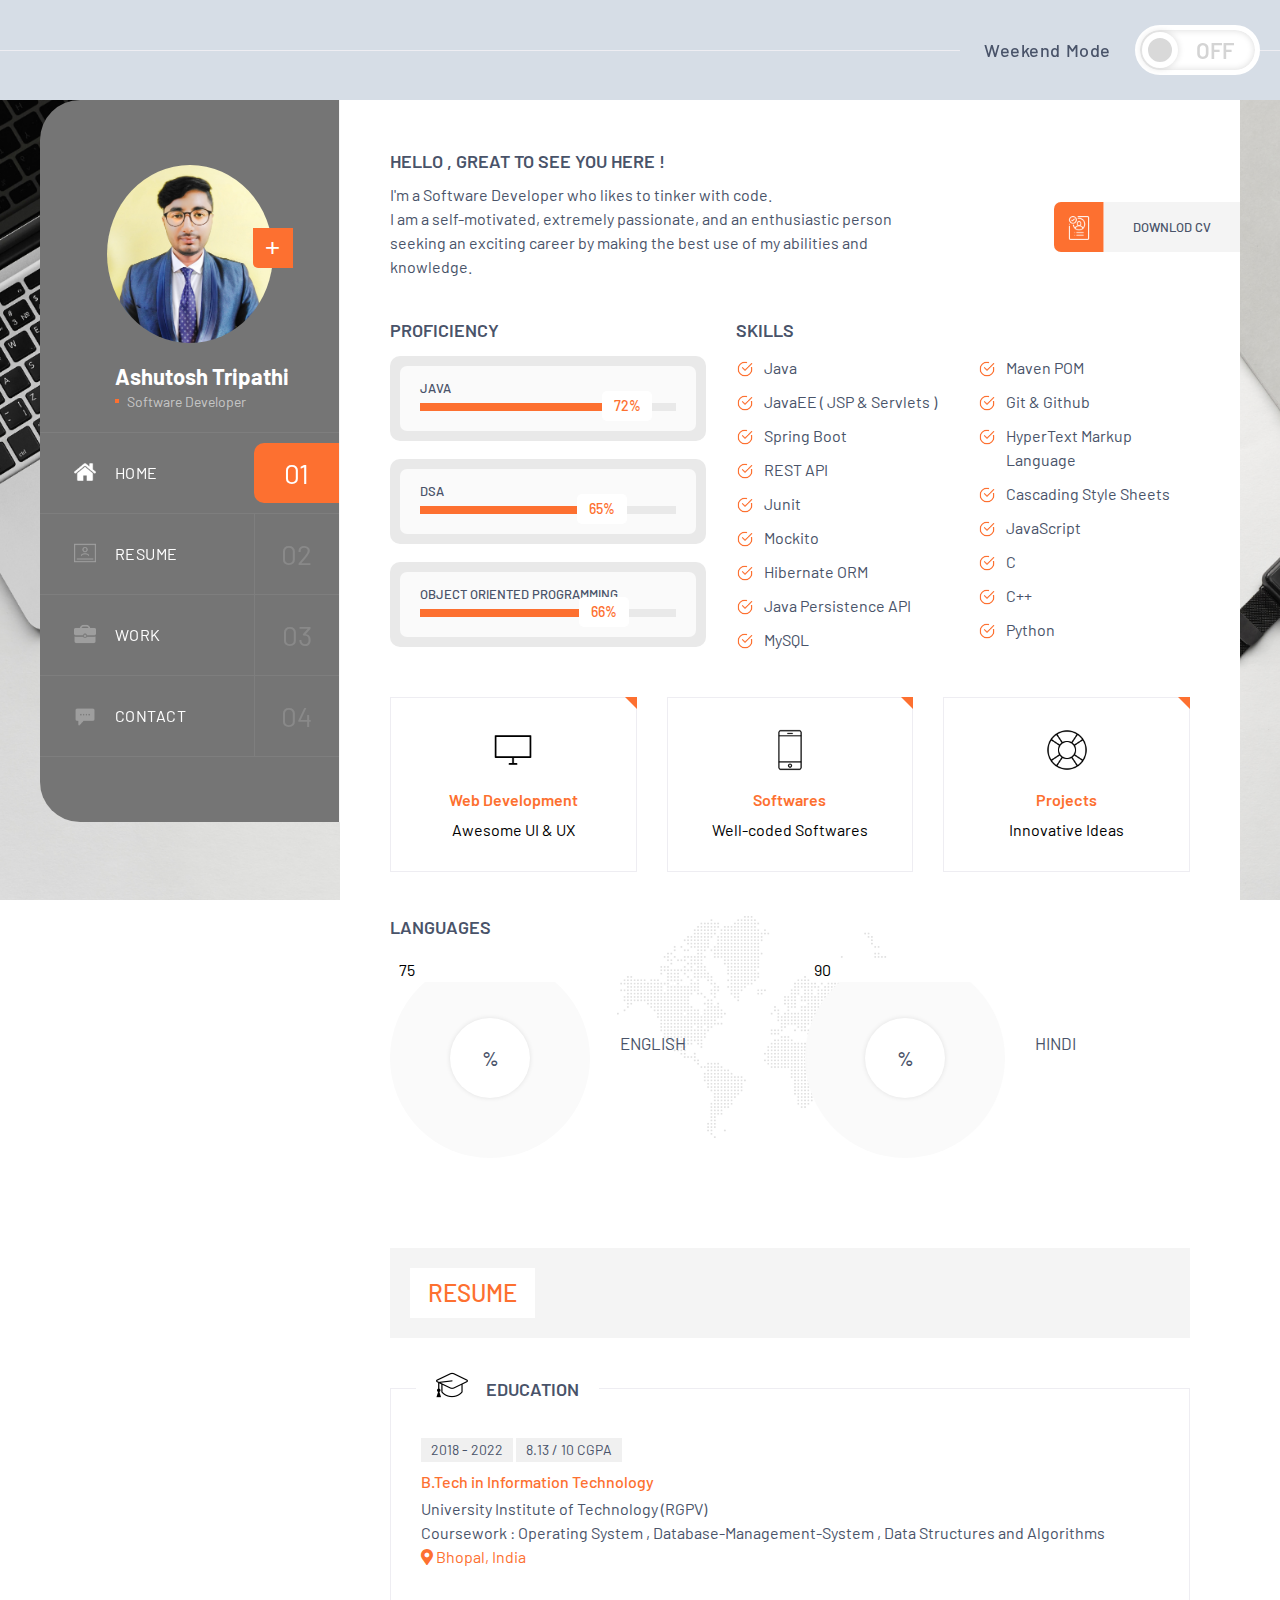
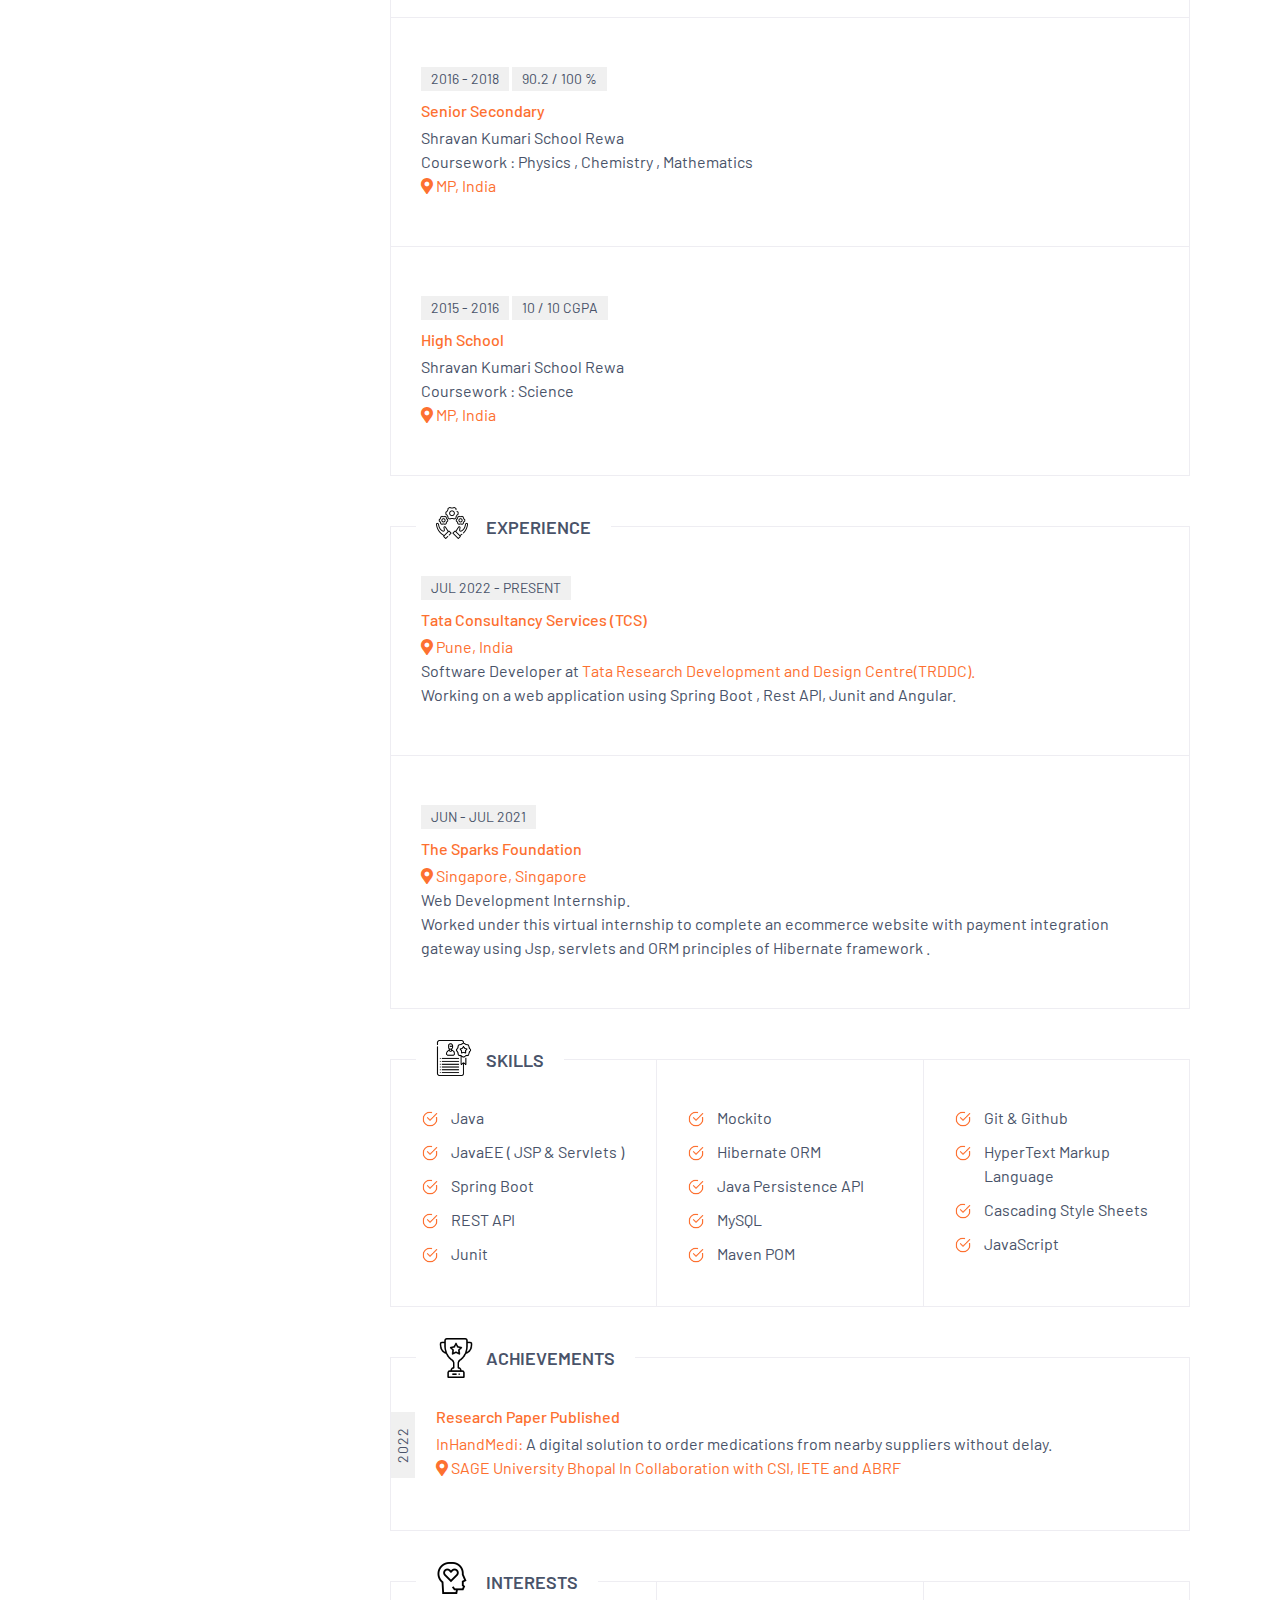
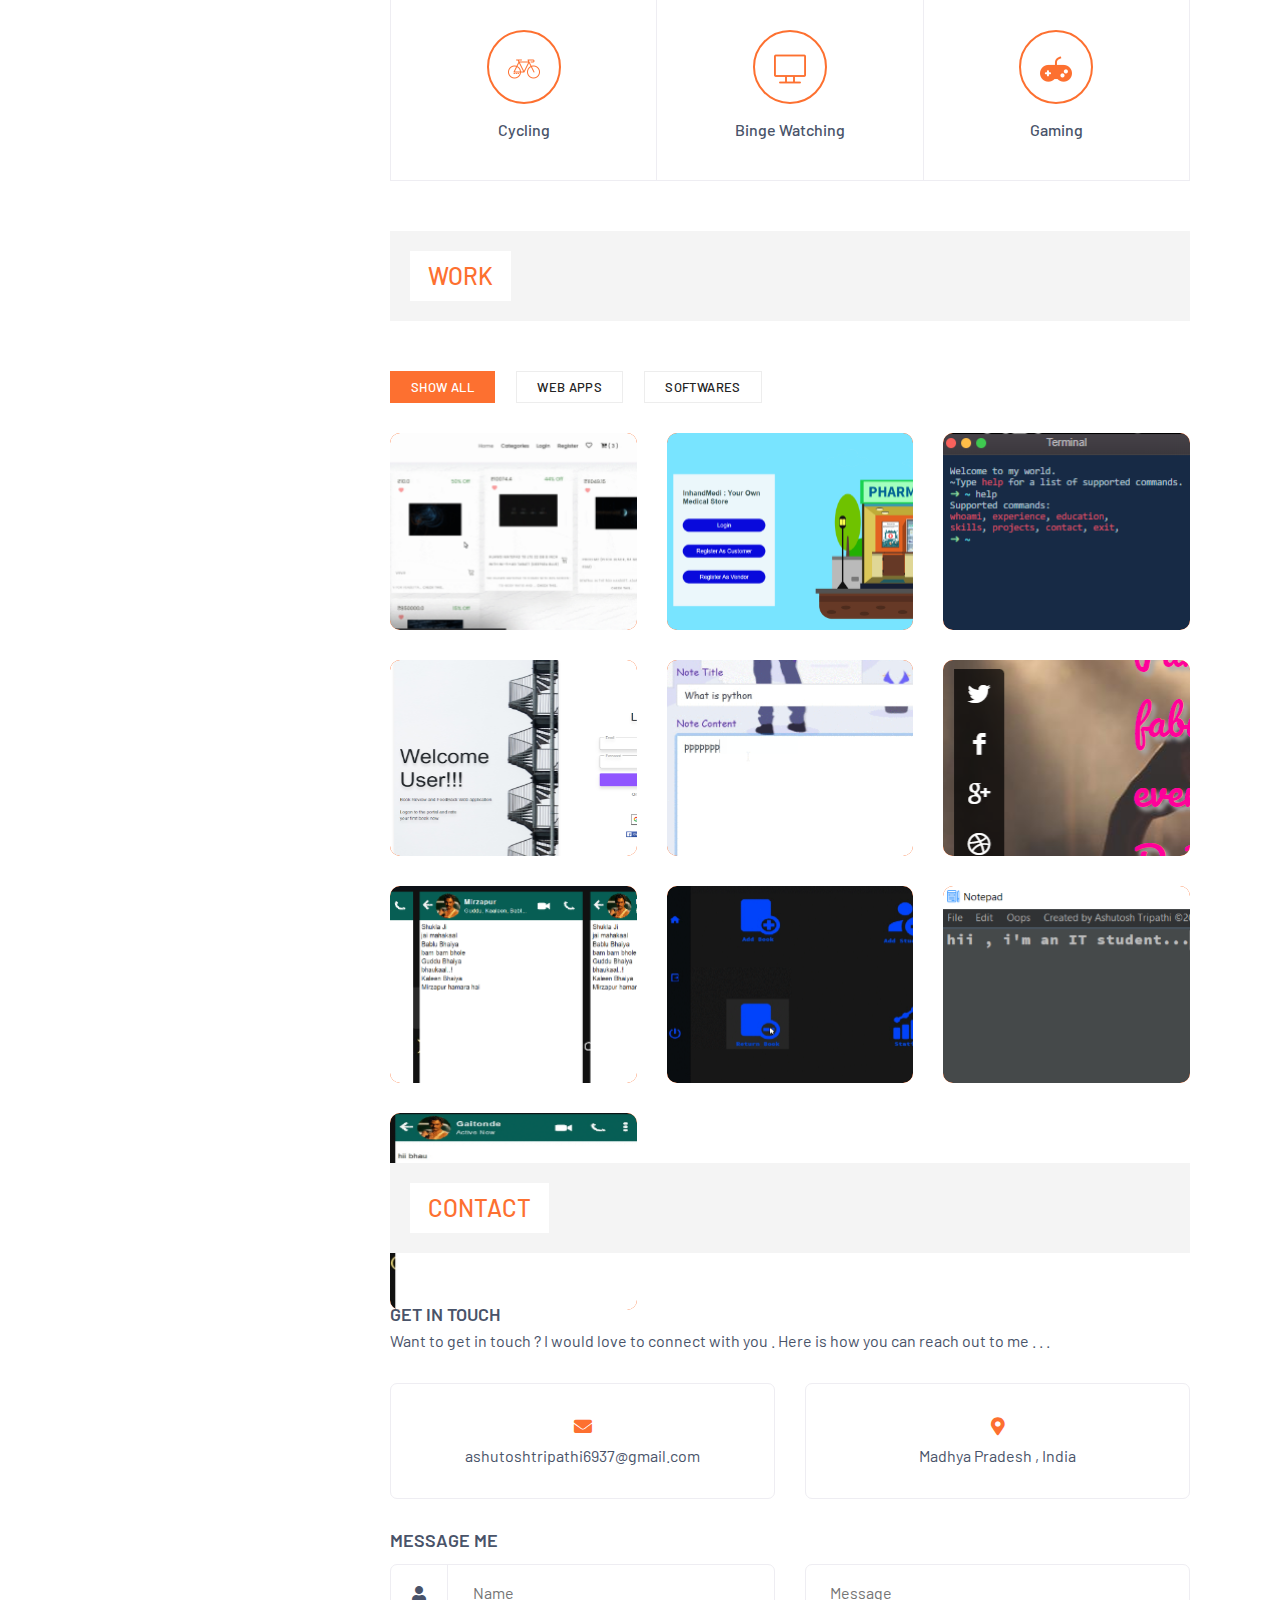
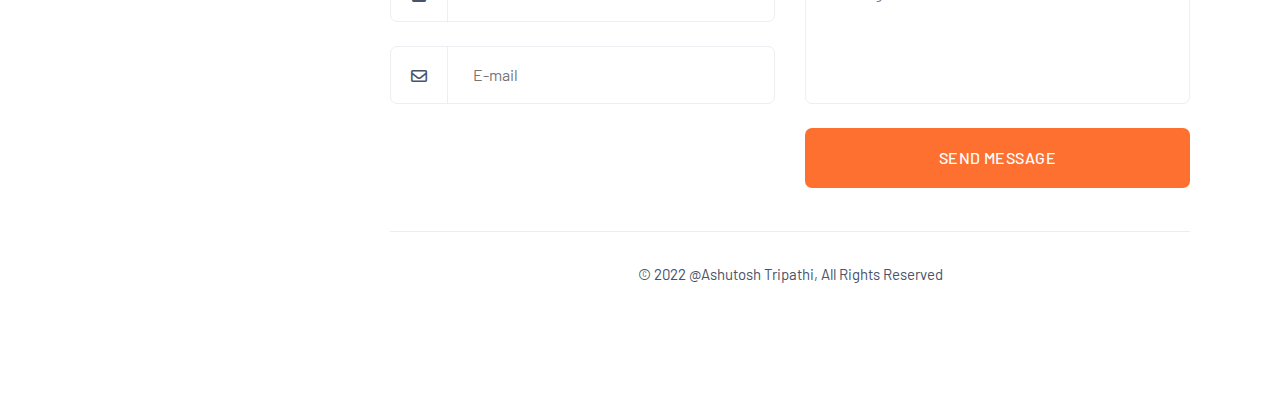
==== index.html @ e8214b89 "first commit" ====
<!DOCTYPE html>
<html lang="en">
<head>
<meta charset="utf-8">
<title>Ashutosh Tripathi - Home</title>
<!-- Stylesheets -->
<link href="css/bootstrap.css" rel="stylesheet">
<link href="css/style.css" rel="stylesheet">
<link rel="shortcut icon" href="images/favicon.png" type="image/x-icon">
<link rel="icon" href="images/favicon.png" type="image/x-icon">
<!-- Responsive -->
<meta http-equiv="X-UA-Compatible" content="IE=edge">
<meta name="viewport" content="width=device-width, initial-scale=1.0, maximum-scale=1.0, user-scalable=0">
<link href="css/responsive.css" rel="stylesheet">










<script type="text/javascript" src="https://cdn.jsdelivr.net/npm/@emailjs/browser@3/dist/email.min.js"></script>
    <script type="text/javascript">
        (function() {
            // https://dashboard.emailjs.com/admin/account
            emailjs.init('l2kX3dOV-G9m85dJX');
        })();
    </script>
 













</head>

<body  class="home-body grey-left-bar">

<div class="body-bg" style="background-image: url(images/background/fff.png);"></div>

<div class="page-wrapper">
  
    <!-- Preloader -->
    <div class="preloader"><div class="icon"></div></div>

    <!-- Site Container-->
    <div class="site-container">

        <div class="mode-switch">
            <div class="switcher clearfix">
                <div class="left-text">Weekend Mode</div>
                <div class="switch-btn"><div class="btn-inner"><div class="circle"></div><div class="txt">OFF</div></div><a href="weekend-mode.html"></a></div>
            </div>
        </div>

        <div class="auto-container">

            <!-- mobile nav starts-->
            <div class="mobile-header">
                <div class="inner">
                    <div class="logo-side">
                        <div class="image-box">
                            <div class="image"><img src="images/resource/img01.jpg" alt=""></div>
                        </div>
                        <div class="info">
                            <div class="name">Ashutosh Tripathi</div>
                            <div class="designation">Software Developer</div>
                        </div>
                    </div>
                    <div class="social-links">
                        <div class="social-btn"><i class="icon">+</i></div>
                        <ul class="links clearfix">
                            <li><a href="#"><span class="fab fa-instagram"></span></a></li>
                            <li><a href="#"><span class="fab fa-github"></a></li>  
                            <li><a href="#"><span class="fab fa-stack-overflow"></span></a></li>
                            <li><a href="#"><span class="fab fa-linkedin"></span></a></li>
                        </ul>
                    </div>
                    <div class="nav-toggler"><img src="images/icons/menu-icon.png" alt=""></div>
                </div>
            </div>

            <!-- mobile navbar ends -->


          <!-- desktop navbar starts -->
            <div class="site-content-container row clearfix"> 
                <!--Left Bar-->
                <div class="left-bar sticky-top col-xl-3 col-lg-4 col-md-12">
                    <div class="left-inner">
                        <div class="nav-toggler"><img src="images/icons/close-icon.png" alt=""></div>
                        <div class="left-upper">
                            <div class="image-box">
                                <div class="image"><img src="images/resource/img01.jpg" alt=""></div>
                                <div class="social-links">
                                    <div class="social-btn"><i class="icon">+</i></div>
                                    <ul class="links clearfix">
                                        <li><a href="#"><span class="fab fa-instagram"></span></a></li>
                            <li><a href="#"><span class="fab fa-github"></a></li>  
                            <li><a href="#"><span class="fab fa-stack-overflow"></span></a></li>
                            <li><a href="#"><span class="fab fa-linkedin"></span></a></li>
                                    </ul>
                                </div>
                            </div>
                            <div class="info">
                                <div class="name">Ashutosh Tripathi</div>
                                <div class="designation"><i class="dot"></i> Software Developer</div>
                            </div>
                        </div>
                        <div class="left-lower">
                            <nav class="main-nav">
                                <ul class="navigation scroll-nav">
                                    
                                    <li class="home current"><a href="#home-section">Home</a></li>
                                    <li class="resume"><a href="#resume-section">Resume</a></li>
                                    <li class="work"><a href="#work-section">Work</a></li>
                                    <li class="stories"><a href="#contact-section">Contact</a></li>
                                    <!-- <li class="contact"><a href="#stories-section">Contact</a></li> -->

                                </ul>
                            </nav>
                        </div>
                    </div>
                </div>
                <!--Right Content   MIAN CONTENT HERE  x    -->
                <div class="right-content col-xl-9 col-lg-8 col-md-12">
                    <div class="right-inner">
                        <div class="content-container">
                            <div class="home-content" id="home-section">






                                <!-- resumeeee link hereeeeeeeeeeeeeeeeeeeeeee -->



                                <!---Download CV-->
                                <div class="download-cv"><a href="https://drive.google.com/file/d/1JnC7TnKZx9wAzeB4SBkFVksIb-DEVnhw/view?usp=sharing" target="_blank" class="theme-btn download-btn"><i class="icon"><img src="images/resource/icons/white/cv-1.png" alt=""></i><span class="txt">Downlod CV</span></a></div>
                                
                                
                                
                                
                                
                                
                                
                                
                                <!--Welcome-->
                                <div class="welcome">
                                    <h4>Hello ,  Great to see you here !</h4>
                                    <div class="text"> I'm a Software Developer who likes to tinker with code.<br> I am a self-motivated, extremely passionate, and an enthusiastic person seeking an exciting 
                                        career by making the best use of my abilities and knowledge.</div>
                                </div>

                                <!--About Me-->
                                <div class="about-me">
                                    <div class="row clearfix">
                                        <!--Skills-->
                                        <div class="skills-column col-xl-5 col-lg-12 col-md-12">
                                            <!-- <h4>Skills</h4> -->
                                            <h4>Proficiency</h4>
                                            <div class="skills">

                                                <div class="skill-block">
                                                    <div class="skill-block-inner">
                                                        <div class="skill-title">Java</div>
                                                        <div class="bar">      <!--data percent will determine the length of the bar-->
                                                            <div class="bar-inner count-bar" data-percent="85%">
                                                                <div class="count-box"><span class="count-text" data-stop="72" data-speed="500">0</span>%</div>
                                                            </div>
                                                        </div>
                                                    </div>
                                                </div>

                                                <div class="skill-block">
                                                    <div class="skill-block-inner">
                                                        <div class="skill-title">DSA</div>
                                                        <div class="bar">  <!--data percent will determine the length of the bar-->
                                                            <div class="bar-inner count-bar" data-percent="75%">
                                                                <div class="count-box"><span class="count-text" data-stop="65" data-speed="500">0</span>%</div>
                                                            </div>
                                                        </div>
                                                    </div>
                                                </div>

                                                <div class="skill-block">
                                                    <div class="skill-block-inner">
                                                        <div class="skill-title">Object Oriented Programming </div>
                                                        <div class="bar">            <!--data percent will determine the length of the bar-->
                                                            <div class="bar-inner count-bar" data-percent="76%">
                                                                <div class="count-box"><span class="count-text" data-stop="66" data-speed="500">0</span>%</div>
                                                            </div>
                                                        </div>
                                                    </div>
                                                </div>

                                            </div>
                                        </div>

                                        <!--Expertise-->
                                        <div class="expertise-column col-xl-7 col-lg-12 col-md-12">
                                            <!-- <h4>Expertise</h4> -->
                                            <h4>Skills</h4>
                                            <div class="expertise">
                                                <!-- ➢ Programming Languages: Java(Proficient), Java EE ,C , C++, Python
                                                ➢ Framework/Libraries/Tools: Hibernate ,Maven
                                                ➢ Databases: MySQL, Oracle
                                                ➢ Version Control system: Git, github
                                                ➢ Frontend: HTML5, CSS3, Bootstrap, JS ,JQuery,Ajax -->
                                                <div class="row clearfix">
                                                    <div class="col-lg-6 col-md-6 col-sm-12">
                                                        <ul>
                                                            <li> Java </li>
                                                            <li> JavaEE ( JSP & Servlets ) </li>
                                                            <li> Spring Boot </li>
                                                            <li> REST API </li>
                                                            <li> Junit</li>
                                                            <li> Mockito </li>
                                                            <li> Hibernate ORM</li>
                                                            <li> Java Persistence API </li>
                                                            <li> MySQL </li>
                                                        </ul>
                                                    </div>
                                                    <div class="col-lg-6 col-md-6 col-sm-12">
                                                        <ul>
                                                            
                                                            <li> Maven POM </li>
                                                            <li> Git & Github </li>
                                                            <li> HyperText Markup Language </li>
                                                            <li> Cascading Style Sheets </li>
                                                            <li> JavaScript </li>
                                                            <li> C </li>
                                                            <li> C++ </li>
                                                            <li> Python </li>
                                                        </ul>
                                                    </div>
                                                </div>

                                            </div>
                                        </div>

                                    </div>

                                    <!--Features-->
                                    <div class="features">
                                        <div class="row clearfix">
                                            <!--Feature Block-->
                                            <div class="feature-block col-xl-4 col-lg-4 col-md-6 col-sm-12">
                                                <a href="https://github.com/stars/ashutosh-here/lists/my-projects"  target="_blank">     <div class="inner-box">
                                                    <div class="icon-box"><span class="icon"><img src="images/resource/icons/lcd-2.png" alt=""></span></div>
                                                    <h5>Web Development</h5>
                                                   <div  onMouseOver="this.style.color='#fd7030'"
                                                   onMouseOut="this.style.color='black'" style="color: black;"class="text">Awesome UI & UX</div>
                                                </div> </a>
                                            </div>
                                            <!--Feature Block-->
                                            <div class="feature-block col-xl-4 col-lg-4 col-md-6 col-sm-12">
                                                <a href="https://github.com/ashutosh-here/Library-management-system"  target="_blank">  <div class="inner-box">
                                                    <div class="icon-box"><span class="icon"><img src="images/resource/icons/mobile-2.png" alt=""></span></div>
                                                    <h5>Softwares</h5>
                                                    <div onMouseOver="this.style.color='#fd7030'"
                                                    onMouseOut="this.style.color='black'" style="color: black;" class="text">Well-coded Softwares </div>
                                                </div> </a>
                                            </div>
                                            <!--Feature Block-->
                                            <div class="feature-block col-xl-4 col-lg-4 col-md-6 col-sm-12">
                                                <a href="https://github.com/ashutosh-here?tab=repositories"  target="_blank">  <div class="inner-box">
                                                    <div class="icon-box"><span class="icon"><img src="images/resource/icons/support-2.png" alt=""></span></div>
                                                    <h5>Projects</h5>
                                                    <div  onMouseOver="this.style.color='#fd7030'"
                                                    onMouseOut="this.style.color='black'" style="color: black;" class="text">Innovative Ideas</div>
                                                </div> </a>
                                            </div>
                                        </div>
                                    </div>

                                    <!--Languages-->
                                    <div class="languages">
                                        <h4>Languages</h4>
                                        <div class="row clearfix">
                                            <!--Language Block-->
                                            <div class="language-block col-lg-6 col-md-6 col-sm-12">
                                                <div class="inner-box">
                                                    <div class="graph-outer">
                                                        <input type="text" class="dial" data-fgColor="#fd7030" data-bgColor="#f5f5f5" data-width="200" data-height="200" data-linecap="normal"  value="75">
                                                        <div class="inner-text count-box"><span class="count-text" data-stop="75" data-speed="500"></span>%</div>
                                                    </div>
                                                    <div class="text">English </div>
                                                    <!-- <div class="text">English <br>Experience</div> -->
                                                </div>
                                            </div>
                                            <!--Language Block-->
                                            <div class="language-block col-lg-6 col-md-6 col-sm-12">
                                                <div class="inner-box">
                                                    <div class="graph-outer">
                                                        <input type="text" class="dial" data-fgColor="#fd7030" data-bgColor="#f5f5f5" data-width="200" data-height="200" data-linecap="normal"  value="90">
                                                        <div class="inner-text count-box"><span class="count-text" data-stop="90" data-speed="500"></span>%</div>
                                                    </div>
                                                    <div class="text">Hindi </div>
                                                    <!-- <div class="text">French <br>Experience</div> -->
                                                </div>
                                            </div>
                                        </div>
                                    </div>
                                </div><!--End About Me--> 

                                <!--Testimonials-->
                               
                                 <!-- REMOVING IT FOR NOW  -->

                                <!-- Testimonials ends -->


                            </div>
                            
                            <!--Resume Section-->

                            <div class="resume-content" id="resume-section">
                                <div class="page-title sec-title"><h1><span>Resume</span></h1></div>
                             

                               

                                <!--Education-->
                                <div class="education">
                                    <div class="main-title">
                                        <span class="icon"><img src="images/resource/icons/education-1.png" alt=""></span>
                                        <span class="txt">Education</span>
                                    </div>
                                    <div class="row clearfix">
                                        <!--Block-->
                                        <div class="edu-block col-lg-12 col-md-12 col-sm-12">
                                            <div class="inner-box">
                                                <div class="date"><span>2018  -  2022 </span> <span>8.13 / 10 CGPA </span></div>
                                                <h5>B.Tech in Information Technology</h5>
                                                <div class="text">University Institute of Technology (RGPV) 
                                                    <div class="text">Coursework : Operating System , Database-Management-System , Data Structures and Algorithms </div>
                                                    </div>
                                                    <div  class="text"><a onMouseOver="this.style.color='#d64a04'"
                                                        onMouseOut="this.style.color='#fd7030'" href="https://bhopal.nic.in/en"  target="_blank">

                                                    <span class="fa fa-map-marker-alt"></span>        <span>Bhopal, India</span></a></div>
                                            </div>
                                        </div>
                                        <!--Block-->
                                        <div class="edu-block col-lg-12 col-md-12 col-sm-12">
                                            <div class="inner-box">
                                                <div class="date"><span>2016  -  2018 </span> <span>90.2 / 100 % </span></div>
                                                <h5>Senior Secondary</h5>
                                                <div class="text">Shravan Kumari School Rewa 
                                                    <div class="text">Coursework : Physics , Chemistry , Mathematics </div>
                                                    </div>
                                                    <div class="text"><a onMouseOver="this.style.color='#d64a04'"
                                                        onMouseOut="this.style.color='#fd7030'" href="https://rewa.nic.in/en/"  target="_blank">
                                                        <span class="fa fa-map-marker-alt"></span>        <span>MP, India</span></a>
                                                    </div>
                                            </div> </div>
                                        <!--Block-->
                                        <div class="edu-block col-lg-12 col-md-12 col-sm-12">
                                            <div class="inner-box">
                                                <div class="date"><span>2015  -  2016 </span> <span>10 / 10 CGPA </span></div>
                                                <h5>High School</h5>
                                                <div class="text">Shravan Kumari School Rewa 
                                                    <div class="text">Coursework : Science </div>
                                                    </div>
                                                    <div class="text"><a onMouseOver="this.style.color='#d64a04'"
                                                        onMouseOut="this.style.color='#fd7030'" href="https://www.mptourism.com/"  target="_blank">
                                                        <span class="fa fa-map-marker-alt"></span>        <span>MP, India</span>
                                                    </a></div>
                                            </div>
                                        </div>
                                      
                                    </div>
                                </div>

                               

                                <!--Experience-->
                                <div class="education experience">
                                    <div class="main-title">
                                        <span class="icon"><img src="images/resource/icons/experience-1.png" alt=""></span>
                                        <span class="txt">Experience</span>
                                    </div>
                                    <div class="row clearfix">
                                        <!--Block-->
                                        <div class="edu-block col-lg-12 col-md-12 col-sm-12">
                                            <div class="inner-box">
                                                <div class="date"><span>Jul 2022  -  Present</span></div>
                                                <a onMouseOver="this.style.color='#d64a04'"
                                                    onMouseOut="this.style.color='#fd7030'" href="https://www.tcs.com/"  target="_blank">
                                                    <h5>Tata Consultancy Services (TCS)</h5></a>


                                                <div class="text"><a onMouseOver="this.style.color='#d64a04'"
                                                    onMouseOut="this.style.color='#fd7030'" href="https://pune.gov.in/"  target="_blank">
                                                    <span class="fa fa-map-marker-alt"></span>        <span>Pune, India</span>
                                                </a></div>


                                                <div class="text">Software Developer at <a onMouseOver="this.style.color='#d64a04'"
                                                    onMouseOut="this.style.color='#fd7030'" href="https://www.linkedin.com/company/tata-research-development-and-design-centre-trddc/about/"  target="_blank"> Tata Research Development and Design Centre(TRDDC).</a></div>
                                                <div class="text">Working on a web application using Spring Boot , Rest API, Junit and Angular.</div>
                                            </div>
                                        </div>
                                        <!--Block-->
                                        <div class="edu-block col-lg-12 col-md-12 col-sm-12">
                                            <div class="inner-box">
                                                <div class="date"><span>Jun  - Jul 2021 </span></div>
                                                <a onMouseOver="this.style.color='#d64a04'"
                                                onMouseOut="this.style.color='#fd7030'" href="https://thesparksfoundationsingapore.org/"  target="_blank">
                                                <h5>The Sparks Foundation</h5></a>


                                                <div class="text"><a onMouseOver="this.style.color='#d64a04'"
                                                    onMouseOut="this.style.color='#fd7030'" href="https://goo.gl/maps/VnkkMvS2a2iPt3WZ6"  target="_blank">
                                                    <span class="fa fa-map-marker-alt"></span>        <span>Singapore, Singapore</span>
                                                </a></div>


                                                <div class="text">Web Development Internship.</div>
                                                <div class="text">Worked under this virtual internship to complete an ecommerce website with payment integration
                                                    gateway using Jsp, servlets and ORM principles of Hibernate framework .</div>

                                                
                                            </div>
                                        </div>
                                     
                                    </div>
                                </div>


                                 <!--Expertise-->
                                 <div class="expertise">
                                    <div class="main-title">
                                        <span class="icon"><img src="images/resource/icons/expertise-1.png" alt=""></span>
                                        <span class="txt">Skills</span>
                                    </div>
                                    <div class="row clearfix">
                                        <!--Block-->
                                        <div class="expertise-block col-xl-4 col-lg-6 col-md-6 col-sm-12">
                                            <div class="inner-box">
                                                <ul>
                                                    <li> Java </li>
                                                    <li> JavaEE ( JSP & Servlets ) </li>
                                                    <li> Spring Boot </li>
                                                    <li> REST API </li>
                                                    <li> Junit</li>
                                                    
                                                    
                                                </ul>
                                            </div>
                                        </div>

                                        <!--Block-->
                                        <div class="expertise-block col-xl-4 col-lg-6 col-md-6 col-sm-12">
                                            <div class="inner-box">
                                                <ul>
                                                    <li> Mockito </li>
                                                    <li> Hibernate ORM</li>
                                                    <li> Java Persistence API </li>
                                                    <li> MySQL </li>
                                                    <li> Maven POM </li>
                                                            
                                                            
                                                </ul>
                                            </div>
                                        </div>

                                        <!--Block-->
                                        <div class="expertise-block col-xl-4 col-lg-6 col-md-6 col-sm-12">
                                            <div class="inner-box">
                                                <ul>
                                                    <li> Git & Github </li>
                                                    <li> HyperText Markup Language </li>
                                                    <li> Cascading Style Sheets </li>
                                                    <li> JavaScript </li>
                                                    <!-- <li> C </li>
                                                    <li> C++ </li> -->
                                                </ul>
                                            </div>
                                        </div>

                                    </div>
                                </div>





                                   <!--Award-->
                                   <div class="awards">
                                    <div class="main-title">
                                        <span class="icon"><img src="images/resource/icons/award-1.png" alt=""></span>
                                        <span class="txt">achievements</span>
                                    </div>
                                    <div class="row clearfix">
                                        <!--Block-->
                                        <div class="award-block col-lg-12 col-md-12 col-sm-12">
                                            <div class="inner-box">
                                                <div class="date"><span>2022</span></div>
                                                <h5>Research Paper Published</h5>
                                                <!-- &nbsp; -->
                                                <!-- <div class="date"><span>Apr 23, 2022 </span></div> -->
                                                <div class="text">
                                                    <a onMouseOver="this.style.color='#d64a04'"
                                                        onMouseOut="this.style.color='#fd7030'" href="https://drive.google.com/file/d/1UUbOSUAVOGiB9HophastleQMwQ4ZZqSe/view"  target="_blank">
                                                    InHandMedi:</a> A digital solution to order medications from nearby suppliers without delay.
                                                    </div>

                                                    <!-- &nbsp; -->
                                                   
                                                    <div class="text"><a onMouseOver="this.style.color='#d64a04'"
                                                        onMouseOut="this.style.color='#fd7030'" href="https://sageuniversity.edu.in/"  target="_blank">
                                                        <span class="fa fa-map-marker-alt"></span>        <span>SAGE University Bhopal In Collaboration with CSI, IETE and ABRF</span>
                                                    </a></div>

                                            </div>
                                        </div>
                                        <!--Block-->
                                        <!-- <div class="award-block col-lg-6 col-md-6 col-sm-12">
                                            <div class="inner-box">
                                                <div class="date"><span>2020</span></div>
                                                <h5>Art of the Week</h5>
                                                <div class="text">Lorem ipsum dolor sit amet, consectetur adipisicing elitsed do eiusmod tempor incididunt ut labore</div>
                                            </div>
                                        </div> -->
                                        
                                    </div>
                                </div>



                                 <!--Interests-->
                                 <div class="interests">
                                    <div class="main-title">
                                        <span class="icon"><img src="images/resource/icons/interest-1.png" alt=""></span>
                                        <span class="txt">Interests</span>
                                    </div>
                                    <div class="row clearfix">
                                    
                                        <!--Block-->
                                        <div class="interest-block col-xl-4 col-lg-6 col-md-6 col-sm-12">
                                            <div class="inner-box">
                                                <div class="icon-box"><span class="icon def-icon"><img src="images/resource/icons/orange/cycle-1.png" alt=""></span><span class="icon hvr-icon"><img src="images/resource/icons/white/cycle-1.png" alt=""></span></div>
                                                <h5>Cycling</h5>
                                            </div>
                                        </div>
                                        <!--Block-->
                                        <div class="interest-block col-xl-4 col-lg-6 col-md-6 col-sm-12">
                                            <div class="inner-box">
                                                <div class="icon-box"><span class="icon def-icon"><img src="images/resource/icons/orange/lcd-1.png" alt=""></span><span class="icon hvr-icon"><img src="images/resource/icons/white/lcd-1.png" alt=""></span></div>
                                                <h5>Binge Watching</h5>
                                            </div>
                                        </div>
                                        <!--Block-->
                                        <div class="interest-block col-xl-4 col-lg-6 col-md-6 col-sm-12">
                                            <div class="inner-box">
                                                <div class="icon-box"><span class="icon def-icon"><img src="images/resource/icons/orange/gaming-1.png" alt=""></span><span class="icon hvr-icon"><img src="images/resource/icons/white/gaming-1.png" alt=""></span></div>
                                                <h5>Gaming</h5>
                                            </div>
                                        </div>
                                    </div>
                                </div>


                            </div>

                            
                            <!--Work Section    ACTUALLY PROJJECTS  SECTION-->
                            
                            <div class="work-content" id="work-section">
                                <div class="page-title sec-title"><h1><span>Work</span></h1></div>
                                <!--Portfolio Section -->
                                <section class="portfolio-section">
                                    <!--MixitUp Galery-->
                                    <div class="mixitup-gallery">
                                        <!--Filter-->
                                        <div class="filters clearfix">
                                            <ul class="filter-tabs filter-btns clearfix">
                                                <li class="active filter" data-role="button" data-filter="all">Show All</li>
                                                <li class="filter" data-role="button" data-filter=".websites">Web Apps</li>
                                                <li class="filter" data-role="button" data-filter=".softwares">Softwares</li>
                                                <!-- <li class="filter" data-role="button" data-filter=".motion">Motion</li>
                                                <li class="filter" data-role="button" data-filter=".websites">Websites</li> -->
                                            </ul>
                                        </div>

                                        <div class="filter-list row clearfix">



                                            <!--Portfolio block     ALL WEBSITES     -->
                                            <div class="portfolio-block mix all websites col-xl-4 col-lg-6 col-md-6 col-sm-12">
                                                <div class="inner-box">
                                                  <div class="image"><img width="246" height="196" src="images/resource/ecommerce.png" alt=""></div>
                                                  <div class="hover-box">
                                                    <div class="hvr-upper clearfix">
                                                        <a href="images/resource/ecommerce.gif" class="lightbox-image theme-btn" data-fancybox="gallery"><span class="fa fa-search-plus "></span></a>
                                                        <a href="https://github.com/ashutosh-here/ECommerce" target="_blank" class="theme-btn view-btn"><span class="fa fa-link"></span></a>
                                                    </div>
                                                    <div class="hvr-lower">
                                                        <div class="title"><a href="https://github.com/ashutosh-here/ECommerce" target="_blank">ECommerce Webapp</a></div>
                                                        <!-- <div class="cat"><a href="#">Print</a></div> -->
                                                    </div>
                                                  </div>
                                              </div>
                                            </div>

                                            <!--Portfolio block     ALL WEBSITES     -->
                                            <div class="portfolio-block mix all websites col-xl-4 col-lg-6 col-md-6 col-sm-12">
                                                <div class="inner-box">
                                                  <div class="image"><img src="images/resource/inhandmedi.png" alt=""></div>
                                                  <div class="hover-box">
                                                    <div class="hvr-upper clearfix">
                                                        <a href="images/resource/inhandmedifull.png" class="lightbox-image theme-btn" data-fancybox="gallery"><span class="fa fa-search-plus "></span></a>
                                                        <a href="https://github.com/ashutosh-here/InHandMedi" target="_blank" class="theme-btn view-btn"><span class="fa fa-link"></span></a>
                                                    </div>
                                                    <div class="hvr-lower">
                                                        <div class="title"><a href="https://github.com/ashutosh-here/InHandMedi" target="_blank">InHandMedi </a></div>
                                                        <!-- <div class="cat"><a href="#">Print</a></div> -->
                                                    </div>
                                                  </div>
                                              </div>
                                            </div>

                                              <!--Portfolio block     ALL WEBSITES     -->
                                              <div class="portfolio-block mix all websites col-xl-4 col-lg-6 col-md-6 col-sm-12">
                                                <div class="inner-box">
                                                  <div class="image"><img src="images/resource/terminal.png" alt=""></div>
                                                  <div class="hover-box">
                                                    <div class="hvr-upper clearfix">
                                                        <a href="images/resource/terminalfull.png" class="lightbox-image theme-btn" data-fancybox="gallery"><span class="fa fa-search-plus "></span></a>
                                                        <a href="https://github.com/ashutosh-here/Terminal-Portfolio" target="_blank" class="theme-btn view-btn"><span class="fa fa-link"></span></a>
                                                    </div>
                                                    <div class="hvr-lower">
                                                        <div class="title"><a href="https://github.com/ashutosh-here/Terminal-Portfolio" target="_blank">Terminal-style Portfolio</a></div>
                                                        <!-- <div class="cat"><a href="#">Print</a></div> -->
                                                    </div>
                                                  </div>
                                              </div>
                                            </div>

                                              <!--Portfolio block     ALL WEBSITES     -->
                                              <div class="portfolio-block mix all websites col-xl-4 col-lg-6 col-md-6 col-sm-12">
                                                <div class="inner-box">
                                                  <div class="image"><img src="images/resource/bookreview.png" alt=""></div>
                                                  <div class="hover-box">
                                                    <div class="hvr-upper clearfix">
                                                        <a href="images/resource/bookreviewFull.png" class="lightbox-image theme-btn" data-fancybox="gallery"><span class="fa fa-search-plus "></span></a>
                                                        <a href="https://github.com/ashutosh-here/Book-Review-webapp" target="_blank" class="theme-btn view-btn"><span class="fa fa-link"></span></a>
                                                    </div>
                                                    <div class="hvr-lower">
                                                        <div class="title"><a href="https://github.com/ashutosh-here/Book-Review-webapp" target="_blank">Book Review Webapp</a></div>
                                                        <!-- <div class="cat"><a href="#">Print</a></div> -->
                                                    </div>
                                                  </div>
                                              </div>
                                            </div>

                                              <!--Portfolio block     ALL WEBSITES     -->
                                              <div class="portfolio-block mix all websites col-xl-4 col-lg-6 col-md-6 col-sm-12">
                                                <div class="inner-box">
                                                  <div class="image"><img src="images/resource/noteTaker.png" alt=""></div>
                                                  <div class="hover-box">
                                                    <div class="hvr-upper clearfix">
                                                        <a href="images/resource/noteTaker.gif" class="lightbox-image theme-btn" data-fancybox="gallery"><span class="fa fa-search-plus "></span></a>
                                                        <a href="https://github.com/ashutosh-here/Note-Taker" target="_blank" class="theme-btn view-btn"><span class="fa fa-link"></span></a>
                                                    </div>
                                                    <div class="hvr-lower">
                                                        <div class="title"><a href="https://github.com/ashutosh-here/Note-Taker" target="_blank">Note-Taker Webapp</a></div>
                                                        <!-- <div class="cat"><a href="#">Print</a></div> -->
                                                    </div>
                                                  </div>
                                              </div>
                                            </div>

                                              <!--Portfolio block     ALL WEBSITES     -->
                                              <div class="portfolio-block mix all websites col-xl-4 col-lg-6 col-md-6 col-sm-12">
                                                <div class="inner-box">
                                                  <div class="image"><img src="images/resource/event.png" alt=""></div>
                                                  <div class="hover-box">
                                                    <div class="hvr-upper clearfix">
                                                        <a href="images/resource/eventFull.png" class="lightbox-image theme-btn" data-fancybox="gallery"><span class="fa fa-search-plus "></span></a>
                                                        <a href="https://github.com/ashutosh-here/Event-management-Webapp" target="_blank" class="theme-btn view-btn"><span class="fa fa-link"></span></a>
                                                    </div>
                                                    <div class="hvr-lower">
                                                        <div class="title"><a href="https://github.com/ashutosh-here/Event-management-Webapp" target="_blank">Event Management Webapp</a></div>
                                                        <!-- <div class="cat"><a href="#">Print</a></div> -->
                                                    </div>
                                                  </div>
                                              </div>
                                            </div>








                                            <!--Portfolio block   ALL SOFTWARES   -->
                                            <div class="portfolio-block mix all softwares col-xl-4 col-lg-6 col-md-6 col-sm-12">
                                                <div class="inner-box">
                                                  <div class="image"><img src="images/resource/grpchatting.png" alt=""></div>
                                                  <div class="hover-box">
                                                    <div class="hvr-upper clearfix">
                                                        <a href="images/resource/grpchattingFull.png" class="lightbox-image theme-btn" data-fancybox="gallery"><span class="fa fa-search-plus "></span></a>
                                                        <a href="https://github.com/ashutosh-here/Group-Chatting-app" target="_blank" class="theme-btn view-btn"><span class="fa fa-link"></span></a>
                                                    </div>
                                                    <div class="hvr-lower">
                                                        <div class="title"><a href="https://github.com/ashutosh-here/Group-Chatting-app" target="_blank">Group Chatting app</a></div>
                                                        <!-- <div class="cat"><a href="#">Print</a></div> -->
                                                    </div>
                                                  </div>
                                              </div>
                                            </div>

                                          <!--Portfolio block   ALL SOFTWARES   -->
                                          <div class="portfolio-block mix all softwares col-xl-4 col-lg-6 col-md-6 col-sm-12">
                                            <div class="inner-box">
                                              <div class="image"><img src="images/resource/library.png" alt=""></div>
                                              <div class="hover-box">
                                                <div class="hvr-upper clearfix">
                                                    <a href="images/resource/libraryFull.png" class="lightbox-image theme-btn" data-fancybox="gallery"><span class="fa fa-search-plus "></span></a>
                                                    <a href="https://github.com/ashutosh-here/Library-management-system" target="_blank" class="theme-btn view-btn"><span class="fa fa-link"></span></a>
                                                </div>
                                                <div class="hvr-lower">
                                                    <div class="title"><a href="https://github.com/ashutosh-here/Library-management-system" target="_blank">Library Management System</a></div>
                                                    <!-- <div class="cat"><a href="#">Print</a></div> -->
                                                </div>
                                              </div>
                                          </div>
                                        </div>

                                        <!--Portfolio block   ALL SOFTWARES   -->
                                        <div class="portfolio-block mix all softwares col-xl-4 col-lg-6 col-md-6 col-sm-12">
                                            <div class="inner-box">
                                              <div class="image"><img src="images/resource/notpad.png" alt=""></div>
                                              <div class="hover-box">
                                                <div class="hvr-upper clearfix">
                                                    <a href="images/resource/notepadFull.png" class="lightbox-image theme-btn" data-fancybox="gallery"><span class="fa fa-search-plus "></span></a>
                                                    <a href="https://github.com/ashutosh-here/myNotepad" target="_blank" class="theme-btn view-btn"><span class="fa fa-link"></span></a>
                                                </div>
                                                <div class="hvr-lower">
                                                    <div class="title"><a href="https://github.com/ashutosh-here/myNotepad" target="_blank">My Notepad</a></div>
                                                    <!-- <div class="cat"><a href="#">Print</a></div> -->
                                                </div>
                                              </div>
                                          </div>
                                        </div>

                                        <!--Portfolio block   ALL SOFTWARES   -->
                                        <div class="portfolio-block mix all softwares col-xl-4 col-lg-6 col-md-6 col-sm-12">
                                            <div class="inner-box">
                                              <div class="image"><img src="images/resource/chatting.png" alt=""></div>
                                              <div class="hover-box">
                                                <div class="hvr-upper clearfix">
                                                    <a href="images/resource/chattingFull.png" class="lightbox-image theme-btn" data-fancybox="gallery"><span class="fa fa-search-plus "></span></a>
                                                    <a href="https://github.com/ashutosh-here/Chatting-app" target="_blank" class="theme-btn view-btn"><span class="fa fa-link"></span></a>
                                                </div>
                                                <div class="hvr-lower">
                                                    <div class="title"><a href="https://github.com/ashutosh-here/Chatting-app" target="_blank">Chatting app</a></div>
                                                    <!-- <div class="cat"><a href="#">Print</a></div> -->
                                                </div>
                                              </div>
                                          </div>
                                        </div>


                                         

                                        </div>
                                    </div>
                                </section>

                            </div>

                            
                            <!--Stories Section starts -->
                            
                           <!-- REMOVED AS OF NOW -->


                                   <!--Stories Section ends -->

                            <!--Contact Section-->
                            
                            <div class="contact-content" id="contact-section">
                                <div class="page-title sec-title"><h1><span>Contact</span></h1></div>
                                <!--Text-->
                                <div class="upper-text">
                                    <h4>Get in touch</h4>
                                    <div class="text">Want to get in touch ?  I would love to connect with you . Here is how you can reach out to me . . .</div>
                                </div>

                                <div class="info-box">
                                    <div class="row clearfix">

                                        <!--Info Block-->
                                        <div class="info-block col-xl-6 col-lg-6 col-md-6 col-sm-12">
                                            <div class="inner-box">
                                                <div class="icon"><span class="fa fa-envelope"></span></div>
                                                <div class="text"><a href="mailto:ashutoshtripathi6937@gmail.com">ashutoshtripathi6937@gmail.com</a></div>
                                            </div>
                                        </div>
                                        <!--Info Block-->
                                        <!-- <div class="info-block col-xl-4 col-lg-6 col-md-6 col-sm-12">
                                            <div class="inner-box">
                                                <div class="icon"><span class="fa fa-linkedin"></span></div>
                                                <div class="text"><a href="tel:+38349123456">+38349 123 456</a></div>
                                            </div>
                                        </div> -->
                                        <!--Info Block-->
                                        <div class="info-block col-xl-6 col-lg-6 col-md-6 col-sm-12">
                                            <div class="inner-box">
                                                <div class="icon"><span class="fa fa-map-marker-alt"></span></div>
                                                <div class="text"><a href="https://goo.gl/maps/Tqr5ccJheGa3D2Bp9">Madhya Pradesh , India </a></div>
                                            </div>
                                        </div>

                                    </div>
                                </div>

                                <!--Form Box-->
                                <div class="form-box">
                                    <h4>Message me</h4>
                                    <div class="contact-form">
                                        <form id="contact-form">
                                            <div class="row clearfix">
                                                <div class="field-group col-lg-6 col-md-6 col-sm-12">
                                                    <div class="form-group">
                                                        <label for="name" class="field-label"><span class="icon fa fa-user"></span></label>
                                                        <input type="text" name="fieldname" id="Uname" value="" placeholder="Name" required>
                                                    </div>
                                                    <div class="form-group">
                                                        <label for="email" class="field-label"><span class="icon far fa-envelope"></span></label>
                                                        <input type="email" name="fieldname" id="email" value="" placeholder="E-mail" required>
                                                    </div>
                                                    <!-- <div class="form-group">
                                                        <label for="website" class="field-label"><span class="icon fa fa-link"></span></label>
                                                        <input type="url" name="fieldname" id="website" value="" placeholder="Website" required>
                                                    </div> -->
                                                </div>
                                                <div class="field-group col-lg-6 col-md-6 col-sm-12">
                                                    <div class="form-group">
                                                        <textarea name="fieldname" id="message" placeholder="Message" required></textarea>
                                                    </div>
                                                    <div class="form-group">
                                                        <button type="submit" class="theme-btn btn-style-one"><span>Send message</span></button>
                                                    </div>
                                                </div>
                                            </div>
                                        </form>
                                    </div>
                                </div>

                            </div>

                        </div>
                    </div>

                    <!--Copyright-->
                    <div class="site-footer">
                        <div class="copyright">&copy; 2022 @Ashutosh Tripathi, All Rights Reserved</div>
                    </div>

                </div>

            </div>

            <!-- desktop navbar ends -->
        </div>
    </div>
    <!--End Site Container -->
    
    
</div>
<!--End pagewrapper-->

<!--Scroll to top-->
<div class="scroll-to-top scroll-to-target" data-target="html"><span class="fas fa-arrow-up"></span></div>



<script type="text/javascript">
    window.onload = function() {
        document.getElementById('contact-form').addEventListener('submit', function(event) {
            event.preventDefault();

         var visitormail=   document.getElementById('email').value;
         var msg=   document.getElementById('message').value;
         var username=   document.getElementById('Uname').value;
            // document.getElementById('email')



            // generate a five digit number for the contact_number variable
            // this.contact_number.value = Math.random() * 100000 | 0;
            // these IDs from the previous steps
           emailjs.send("service_qns44mr","template_gg2s5y6",{
                to_name: "ashutoshtripathi8085@gmail.com",
                from_name: visitormail ,
                message: msg,
                name:username,
                    reply_to: visitormail,
                                                            });
        });
    }
</script>





<script src="js/jquery.js"></script>
<script src="js/popper.min.js"></script>
<script src="js/bootstrap.min.js"></script>
<script src="js/jquery.fancybox.js"></script>
<script src="js/jquery.scrollTo.js"></script>
<script src="js/pagenav.js"></script>
<script src="js/owl.js"></script>
<script src="js/mixitup.js"></script>
<script src="js/knob.js"></script>
<script src="js/wow.js"></script>
<script src="js/appear.js"></script>
<script src="js/custom-script.js"></script>
</body>
</html>
---- css/style.css ----
/* Graham Walker */

@import url('https://fonts.googleapis.com/css2?family=Barlow:ital,wght@0,100;0,200;0,300;0,400;0,500;0,600;0,700;0,800;0,900;1,100;1,200;1,300;1,400;1,500;1,600;1,700;1,800;1,900&display=swap');

/*
	font-family: 'Barlow', sans-serif;

*/

@import url('../css/font-awesome.css');
@import url('../css/simple-line-icons.css');
@import url('../css/animate.css');
@import url('../css/owl.css');
@import url('../css/jquery-ui.css');
@import url('../css/jquery.fancybox.min.css');


/*** 

====================================================================
	Reset
====================================================================

***/

* {
	margin:0px;
	padding:0px;
	border:none;
	outline:none;
}

/*** 

====================================================================
	Global Settings
====================================================================

 ***/

body {
	font-family: 'Barlow', sans-serif;
	font-size:16px;
	color:#495369;
	line-height:1.50em;
	font-weight:400;
	background:#ffffff;
	-webkit-font-smoothing: antialiased;
	-moz-font-smoothing: antialiased;
}

a{
	text-decoration:none;
	cursor:pointer;
	color:#fd7030;
}

a:hover,
a:focus,
a:visited,
a:active,
button:active,
button:focus{
	text-decoration:none;
	outline:none;
}

h1,h2,h3,h4,h5,h6 {
	position:relative;
	font-family: 'Barlow', sans-serif;
	font-weight:600;
	margin:0 0 15px;
	background:none;
	line-height:1.25em;
}

h1{
	font-size: 30px;
}
h2{
	font-size: 24px;
}
h3{
	font-size: 20px;
}
h4{
	font-size: 18px;
}
h5{
	font-size: 16px;
}
h6{
	font-size: 14px;
}

input,button,select,textarea{
	font-family: 'Barlow', sans-serif;
}

textarea{
	overflow:hidden;
	resize: none;	
}

p{
	position:relative;
	margin-bottom:20px;	
}

.text{
	position:relative;
	line-height:1.50em;
	margin-bottom:0px;	
}

.strike-through{
	text-decoration:line-through;	
}

.auto-container{
	position:static;
	max-width:1240px;
	padding:0px 20px;
	margin:0 auto;
}

.page-wrapper{
	position:relative;
	margin:0 auto;
	width:100%;
	min-width:300px;
}

ul,li{
	list-style:none;
	padding:0px;
	margin:0px;	
}

.theme-btn{
	display:inline-block;
	-moz-transition:all 0.3s ease;
	-webkit-transition:all 0.3s ease;
	-ms-transition:all 0.3s ease;
	-o-transition:all 0.3s ease;
	transition:all 0.3s ease;
}

.centered{
	text-align:center;	
}

.btn-style-one{
	position:relative;
	display:inline-block;
	vertical-align: top;
	margin: 0;
	color: #FFFFFF;
	font-weight: 500;
	font-size: 16px;
	padding: 13px 25px;
	line-height: 24px;
	text-align: center;
	text-transform: uppercase;
	background: #fd7030;
	letter-spacing: 0.03em;
	border-radius: 7px;
	overflow: hidden;
	-moz-transition:all 0.3s ease;
	-webkit-transition:all 0.3s ease;
	-ms-transition:all 0.3s ease;
	-o-transition:all 0.3s ease;
	transition:all 0.3s ease;
}

.btn-style-one:hover{
	color: #FFFFFF;
	background: #495369;
}

.btn-style-two{
	position:relative;
	display:inline-block;
	vertical-align: top;
	margin: 0;
	line-height: 24px;
	padding: 9px 35px 11px;
	color: #fd7030;
	font-weight: 500;
	font-size: 18px;
	text-align: center;
	text-transform: capitalize;
	background: #ffffff;
	border-radius: 5px;
	-moz-transition:all 0.3s ease;
	-webkit-transition:all 0.3s ease;
	-ms-transition:all 0.3s ease;
	-o-transition:all 0.3s ease;
	transition:all 0.3s ease;
}

.btn-style-two span{
	position: relative;
	display: block;
	z-index: 1;
}

.btn-style-two:hover{
	color: #ffffff;
	background: #101010;
}

.theme_color{
	color:#fd7030;	
}

.light-font{
	font-weight:300;	
}

.regular-font{
	font-weight:400;	
}

.semibold-font{
	font-weight:600;	
}

.bold-font{
	font-weight:700;	
}

.ex-bold-font{
	font-weight:800;	
}

.heavy-font{
	font-weight:900;
}

.no-bg{
	background:none;	
}

.text-uppercase{
	text-transform:uppercase;	
}

.preloader{ 
	position:fixed; 
	left:0px; 
	top:0px; 
	width:100%; 
	height:100%; 
	z-index:999999; 
	background-color:#ffffff; 
	background-position:center center; 
	background-repeat:no-repeat; 
	background-image:url(../images/icons/preloader.svg);
}

img{
	display:inline-block;
	max-width:100%;
	height:auto;	
}

/*** 

====================================================================
	Scroll To Top style
====================================================================

***/

.scroll-to-top{
	position:fixed;
	bottom:20px;
	right:20px;
	width:44px;
	height:52px;
	color:#ffffff;
	font-size:15px;
	text-transform:uppercase;
	line-height:52px;
	text-align:center;
	z-index:100;
	cursor:pointer;
	border-radius:4px;
	background:#fd7030;
	display:none;
	-webkit-transition:all 300ms ease;
	-ms-transition:all 300ms ease;
	-o-transition:all 300ms ease;
	-moz-transition:all 300ms ease;
	transition:all 300ms ease;		
}

.scroll-to-top:hover{
	background: #495369;
	color:#ffffff;
}

/*** 

====================================================================
	Default Form Style
====================================================================

***/

form{
	position:relative;
}

form .form-group{
	position:relative;
	margin-bottom:20px;
}

form .row .form-group{
	margin-bottom:30px;
}

form .form-group .field-inner{
	position: relative;
	display: block;
}

form input[type="text"],
form input[type="password"],
form input[type="tel"],
form input[type="email"],
form input[type="url"],
form input[type="search"],
form input[type="file"],
form textarea,
form select{
	position:relative;
	display:block;
	width:100%;
	color:#101010;
	line-height:30px;
	padding:13px 24px;
	height:58px;
	font-size:16px;
	font-weight: 400;
	background:#ffffff;
	margin:0px;
	border-radius: 7px;
	border:1px solid #eeedf2;
	-webkit-transition:all 300ms ease;
	-ms-transition:all 300ms ease;
	-o-transition:all 300ms ease;
	-moz-transition:all 300ms ease;
	transition:all 300ms ease;
}

form input[type="file"]{
	cursor: pointer;
	height: 58px;
}

form select{
	-webkit-appearance:none;
	-ms-appearance:none;
	-moz-appearance:none;
	appearance:none;
	cursor: pointer;
	background: #ffffff url(../images/icons/icon-select.png) right center no-repeat;
}

form select option{
	text-indent: 24px;
	cursor: pointer;
}

form input[type="text"]:focus,
form input[type="password"]:focus,
form input[type="tel"]:focus,
form input[type="email"]:focus,
form input[type="search"]:focus,
form input[type="file"]:focus,
form select:focus,
form textarea:focus{
	border-color:#fd7030;
}

form textarea{
	height:140px;
	resize:none;
}

form button,
form input[type="submit"],
form .theme-btn{
	position:relative;
	display:inline-block;
	margin: 0;
}

form button:hover,
form input[type="submit"]:hover,
form .theme-btn:hover{
	
}

form .radio-block{
    position: relative;
    display: inline-block;
	vertical-align: top;
	min-width: 280px;
    margin-right: 10px;
}

form .radio-block input{
    position: absolute;
    left: 0;
    top: 5px;
    padding: 0;
    cursor: pointer;
}

form .radio-block label{
    position: relative;
    display: block;
    padding-left: 20px;
    line-height: 24px;
    font-size: 14px;
    font-weight: 400;
    text-transform: capitalize;
    cursor: pointer;
}

form .check-block{
    position: relative;
    display: inline-block;
	vertical-align: top;
    margin-right: 30px;
}

form .check-block input{
    position: absolute;
    left: 0;
    top: 6px;
    padding: 0;
    cursor: pointer;
}

form .check-block label{
    position: relative;
    display: block;
    padding-left: 20px;
    line-height: 24px;
    font-size: 15px;
    font-weight: 400;
    color: #5b5b5b;
    text-transform: capitalize;
    cursor: pointer;
}

/*** 

====================================================================
	Site Container
====================================================================

***/

.body-bg{
	position: fixed;
	left: 0;
	top: 0;
	width: 100%;
	height: 100%;
	min-height: 100%;
	background-color: #d6dde6;
	background-position: center 100px;
	background-size: cover;
	background-attachment: scroll;
	background-repeat: no-repeat;
}

.weekend-mode .body-bg{
	background-position: center bottom;
}

.site-container{
	position: relative;
	display: block;
	margin: 200px 0;
}

.site-content-container{
	position: relative;
	display: block;
	margin: 0 0;
	margin-left: 300px;
	z-index: 99;
}

.mode-switch{
	position: fixed;
	top: 0px;
	left: -80px;
	width: 100%;
	padding: 0 200px 0 0;
	-ms-transform: rotate(-90deg);
	transform: rotate(-90deg);
	-ms-transform-origin: right top;
    transform-origin: right top;
	z-index: 10;
}

.mode-switch .switcher:before{
	content: '';
	position: absolute;
	right: 100%;
	top: 24.5px;
	border-top: 1px solid #eeedf2;
	width: 1000px;
}

.weekend-mode .mode-switch .switcher:before{
	border-top-color: rgba(255,255,255,0.20);
}

.mode-switch .switcher:after{
	content: '';
	position: absolute;
	left: 100%;
	top: 24.5px;
	border-top: 1px solid #eeedf2;
	width: 200px;
}

.weekend-mode .mode-switch .switcher:after{
	border-top-color: rgba(255,255,255,0.20);
}

.mode-switch .switcher{
	position: relative;
	float: right;
	width: 300px;
	height: 50px;
}

.mode-switch .switcher .left-text{
	position: relative;
	float: left;
	width: 175px;
	color: #495369;
	font-weight: 500;
	font-size: 18px;
	line-height: 30px;
	text-align: center;
	letter-spacing: 0.03em;
	padding: 10px 10px;
}

.weekend-mode .mode-switch .switcher .left-text{
	color: #ffffff;
}

.mode-switch .switcher .switch-btn{
	position: relative;
	float: right;
	width: 125px;
}

.mode-switch .switcher .switch-btn a{
	position: absolute;
	left: 0;
	top: 0;
	width: 100%;
	height: 100%;
	z-index: 1;
}

.mode-switch .switcher .switch-btn .btn-inner{
	position: relative;
	display: block;
	line-height: 30px;
	padding: 5px 0px;
	border: 5px solid #ffffff;
	border-radius: 25px;
	padding-left: 40px;
	background: #ffffff;
	box-shadow: 0 0 7px 0px rgba(0,0,0,0.15) inset;
}

.weekend-mode .mode-switch .switcher .switch-btn .btn-inner{
	border: 5px solid #adacab;
	padding-left: 5px;
	padding-right: 40px;
	background: #fd7030;
}

.mode-switch .switcher .switch-btn .circle{
	position: absolute;
	display: block;
	left: 2px;
	top: 2px;
	width: 36px;
	height: 36px;
	background: #d9d9d9;
	border: 6px solid #ffffff;
	border-radius: 20px;
	box-shadow: 0 0 7px 0px rgba(0,0,0,0.15);
}

.weekend-mode .mode-switch .switcher .switch-btn .circle{
	left: auto;
	right: 2px;
}

.mode-switch .switcher .switch-btn .txt{
	position: relative;
	display: block;
	width: 70px;
	text-align: center;
	right: 0;
	top: 0;
	color: #d4d4d4;
	font-weight: 600;
	font-size: 22px;
	text-transform: uppercase;
	color: #d4d4d4;
}

.weekend-mode .mode-switch .switcher .switch-btn .txt{
	color: #FFFFFF;
}

/*** 

====================================================================
    Mobile Header
====================================================================

***/

.mobile-header{
	position: relative;
	display: none;
}

.mobile-header .inner{
	position: relative;
	display: block;
	max-width: 992px;
	margin: 0 auto;
	background: #fafafa;
	padding: 50px 30px 30px;
    border-radius: 20px 20px 0 0;
	text-align: center;
}

.grey-left-bar .mobile-header .inner{
	background: #757575;
}

.mobile-header .inner .image-box{
	position: relative;
	max-width: 166px;
	margin: 0 auto 20px;
}

.mobile-header .inner .image{
	position: relative;
	display: block;
	border-radius: 50%;
	margin-bottom: 20px;
}

.mobile-header .inner .image img{
	position: relative;
	display: block;
	width: 100%;
	border-radius: 50%;
}

.mobile-header .inner .info{
	position: relative;
}

.mobile-header .inner .info .name{
	position: relative;
	color: #495369;
	font-size: 22px;
	font-weight: 700;
	text-transform: capitalize;
	line-height: 1.25em;
}

.grey-left-bar .mobile-header .inner .info .name{
	color: rgba(255,255,255,1);
}

.mobile-header .inner .info .designation{
	position: relative;
	color: #495369;
	font-size: 14px;
	font-weight: 400;
	text-transform: capitalize;
	line-height: 1.50em;
}

.grey-left-bar .mobile-header .inner .info .designation{
	color: rgba(255,255,255,0.60);
}

.left-bar .mobile-header .inner .info .designation .dot{
	position: relative;
	top: -2px;
	display: inline-block;
	vertical-align: middle;
	width: 4px;
	height: 4px;
	background: #fd7030;
	margin-right: 5px;
}

.mobile-header .social-links{
	position: absolute;
	left: 20px;
	top: 20px;
	z-index: 10;
}

.mobile-header .social-links .social-btn{
	position: relative;
	width: 40px;
	height: 40px;
	line-height: 39px;
	text-align: center;
	background: #fd7030;
	cursor: pointer;
	border-radius: 5px 5px 0 0;
}

.mobile-header .social-links .social-btn .icon{
	position: relative;
	display: block;
	top: -2px;
	font-size: 30px;
	color: #ffffff;
	font-style: normal;
}

.mobile-header .social-links .links{
	position: absolute;
	left: 0px;
	top: 40px;
	height: auto;
	border: 3px solid #fd7030;
	border-top: 0;
	background: #ffffff;
	border-radius: 0 0 5px 5px;
	opacity: 0;
	visibility: hidden;
	-moz-transition:all 0.3s ease;
	-webkit-transition:all 0.3s ease;
	-ms-transition:all 0.3s ease;
	-o-transition:all 0.3s ease;
	transition:all 0.3s ease;
}

.mobile-header .social-links:hover .links{
	opacity: 1;
	visibility: visible;
}

.mobile-header .social-links .links li{
	position: relative;
	border-bottom: 1px solid #eeedf2;
}

.mobile-header .social-links .links li:last-child{
	border: none;
}

.mobile-header .social-links .links li a{
	position: relative;
	display: block;
	width: 34px;
	height: 34px;
	line-height: 34px;
	text-align: center;
	color: #4b556b;
	-moz-transition:all 0.3s ease;
	-webkit-transition:all 0.3s ease;
	-ms-transition:all 0.3s ease;
	-o-transition:all 0.3s ease;
	transition:all 0.3s ease;
}

.mobile-header .social-links .links li a:hover{
	color: #fd7030;
}

.mobile-header .nav-toggler{
	position: absolute;
	right: 25px;
	top: 30px;
	text-align: center;
	cursor: pointer;
	border-radius: 5px;
	z-index: 10;
}

.mobile-header .nav-toggler img{
	position: relative;
	max-height: 24px;
}

/*** 

====================================================================
    Left Bar
====================================================================

***/

.site-container .left-bar{
	float: left;
	padding: 0 0;
	margin-left: -300px;
	width: 300px;
	-ms-flex: 0 0 300px;
	flex: 0 0 300px;
	max-width: 300px;
	border-right: 1px solid #f6f6f6;
}

.left-bar .left-inner{
	position: relative;
	display: block;
	min-height: 300px;
	background: #fafafa;
	border-radius: 40px 0 0 40px;
}

.grey-left-bar .left-bar .left-inner{
	background: #757575;
}

.left-bar .left-inner .nav-toggler{
	position: absolute;
	right: 30px;
	top: 30px;
	cursor: pointer;
	display: none;
	z-index: 10;
}

.left-bar .left-inner .nav-toggler img{
	height: 20px;
}

.grey-left-bar .left-bar .left-inner .nav-toggler img{
	-webkit-filter:  invert(100%);
}

.left-bar .left-upper{
	position: relative;
	display: block;
	padding: 65px 20px 20px;
}

.left-bar .left-upper .image-box{
	position: relative;
	max-width: 166px;
	margin: 0 auto 20px;
}

.left-bar .left-upper .image{
	position: relative;
	display: block;
	border-radius: 50%;
	margin-bottom: 20px;
}

.left-bar .left-upper .image img{
	position: relative;
	display: block;
	width: 100%;
	border-radius: 50%;
}

.left-bar .left-upper .social-links{
	position: absolute;
	right: -20px;
	top: 63px;
	z-index: 5;
	padding-top:0px !important;
}

.left-bar .social-links .social-btn{
	position: relative;
	width: 40px;
	height: 40px;
	line-height: 39px;
	text-align: center;
	background: #fd7030;
	cursor: pointer;
	border-radius: 0 0 0 5px;
}

.left-bar .social-links .social-btn .icon{
	position: relative;
	display: block;
	top: -2px;
	font-size: 30px;
	color: #ffffff;
	font-style: normal;
}

.left-bar .social-links .links{
	position: absolute;
	left: 40px;
	top: 0;
	width: 143px;
	height: 40px;
	border: 3px solid #fd7030;
	border-left: 0;
	background: #ffffff;
	border-radius: 0 5px 0 0;
	opacity: 0;
	visibility: hidden;
	-moz-transition:all 0.3s ease;
	-webkit-transition:all 0.3s ease;
	-ms-transition:all 0.3s ease;
	-o-transition:all 0.3s ease;
	transition:all 0.3s ease;
}

.left-bar .social-links:hover .links{
	opacity: 1;
	visibility: visible;
}

.left-bar .social-links .links li{
	position: relative;
	float: left;
	border-right: 1px solid #eeedf2;
}

.left-bar .social-links .links li:last-child{
	border: none;
}

.left-bar .social-links .links li a{
	position: relative;
	display: block;
	width: 34px;
	height: 34px;
	line-height: 34px;
	text-align: center;
	color: #4b556b;
	-moz-transition:all 0.3s ease;
	-webkit-transition:all 0.3s ease;
	-ms-transition:all 0.3s ease;
	-o-transition:all 0.3s ease;
	transition:all 0.3s ease;
}

.left-bar .social-links .links li a:hover{
	color: #fd7030;
}

.left-bar .left-upper .info{
	position: relative;
	padding-left: 55px;
}

.left-bar .left-upper .info .name{
	position: relative;
	color: #495369;
	font-size: 22px;
	font-weight: 700;
	text-transform: capitalize;
	line-height: 1.25em;
}

.grey-left-bar .left-bar .left-upper .info .name{
	color: rgba(255,255,255,1);
}

.left-bar .left-upper .info .designation{
	position: relative;
	color: #495369;
	font-size: 14px;
	font-weight: 400;
	text-transform: capitalize;
	line-height: 1.50em;
}

.grey-left-bar .left-bar .left-upper .info .designation{
	color: rgba(255,255,255,0.60);
}

.left-bar .left-upper .info .designation .dot{
	position: relative;
	top: -2px;
	display: inline-block;
	vertical-align: middle;
	width: 4px;
	height: 4px;
	background: #fd7030;
	margin-right: 5px;
}

.left-bar .left-lower{
	position: relative;
	display: block;
	padding-bottom: 65px;
}

.left-bar .main-nav{
	position: relative;
}

.main-nav .navigation{
	position: relative;
	border-top: 1px solid rgba(0,0,0,0.05);
}

.grey-left-bar .main-nav .navigation{
	border-top-color: rgba(255,255,255,0.07);
}

.main-nav .navigation li{
	position: relative;
	border-bottom: 1px solid rgba(0,0,0,0.05);
}

.grey-left-bar .main-nav .navigation li{
	border-bottom-color: rgba(255,255,255,0.07);
}

.main-nav .navigation li a{
	position: relative;
	display: block;
	line-height: 30px;
	color: #828385;
	font-size: 16px;
	text-transform: uppercase;
	letter-spacing: 0.03em;
	padding: 25px 90px 25px 75px;
}

.grey-left-bar .main-nav .navigation li a{
	color: rgba(255,255,255,1);
}

.main-nav .navigation li a:before{
	content: '';
	position: absolute;
	left: 30px;
	top: 24px;
	width: 30px;
	height: 30px;
	line-height: 30px;
	background: url('../images/resource/icons/home.png') center center no-repeat;
	background-size: auto 22px;
	opacity: 0.30;
	-moz-transition:all 0.3s ease;
	-webkit-transition:all 0.3s ease;
	-ms-transition:all 0.3s ease;
	-o-transition:all 0.3s ease;
	transition:all 0.3s ease;
}

.grey-left-bar .main-nav .navigation li a:before{
	background-image: url('../images/resource/icons/white/home.png');
}

.main-nav .navigation li.home a:before{
	background-image: url('../images/resource/icons/home.png');
	background-size: auto 22px;
}

.grey-left-bar .main-nav .navigation li.home a:before{
	background-image: url('../images/resource/icons/white/home.png');
	background-size: auto 22px;
}

.main-nav .navigation li.resume a:before{
	background-image: url('../images/resource/icons/cv-5.png');
	background-size: auto 22px;
}

.grey-left-bar .main-nav .navigation li.resume a:before{
	background-image: url('../images/resource/icons/white/cv-5.png');
	background-size: auto 22px;
}

.main-nav .navigation li.work a:before{
	background-image: url('../images/resource/icons/work-2.png');
	background-size: auto 22px;
}

.grey-left-bar .main-nav .navigation li.work a:before{
	background-image: url('../images/resource/icons/white/work-2.png');
	background-size: auto 22px;
}

.main-nav .navigation li.stories a:before{
	background-image: url('../images/resource/icons/comment-1.png');
	background-size: auto 22px;
	top: 26px;
}

.grey-left-bar .main-nav .navigation li.stories a:before{
	background-image: url('../images/resource/icons/white/comment-1.png');
	background-size: auto 22px;
	top: 26px;
}

.main-nav .navigation li.contact a:before{
	background-image: url('../images/resource/icons/email-1.png');
	background-size: auto 22px;
}

.grey-left-bar .main-nav .navigation li.contact a:before{
	background-image: url('../images/resource/icons/white/email-1.png');
	background-size: auto 22px;
}

.main-nav .navigation li:hover > a:before,
.main-nav .navigation li.current > a:before{
	opacity: 1;
}

.main-nav .navigation li a:after{
	content: '01';
	position: absolute;
	right: 0px;
	top: 0;
	bottom: 0;
	width: 85px;
	font-size: 28px;
	line-height: 40px;
	padding: 20px 10px;
	border-left: 1px solid rgba(0,0,0,0.05);
	text-align: center;
	color: rgba(0,0,0,0.10);
	-moz-transition:all 0.3s ease;
	-webkit-transition:all 0.3s ease;
	-ms-transition:all 0.3s ease;
	-o-transition:all 0.3s ease;
	transition:all 0.3s ease;
}

.grey-left-bar .main-nav .navigation li a:after{
	color: rgba(255,255,255,0.15);
	border-left-color: rgba(255,255,255,0.07);
}

.main-nav .navigation li.home a:after{
	content: '01';
}

.main-nav .navigation li.resume a:after{
	content: '02';
}

.main-nav .navigation li.work a:after{
	content: '03';
}

.main-nav .navigation li.stories a:after{
	content: '04';
}

.main-nav .navigation li.contact a:after{
	content: '05';
}

.main-nav .navigation li:hover > a:after,
.main-nav .navigation li.current > a:after{
	top: 10px;
	bottom: 10px;
	padding: 10px 10px;
	border-left-color: rgba(0,0,0,0.0);
	color: #ffffff;
	background: #fd7030;
	border-radius: 10px 0 0 10px;
}



/*** 

====================================================================
    Right Content
====================================================================

***/

.site-container .right-content{
	position: relative;
	float: left;
	width: 100%;
	padding: 0 0 80px;
	min-height: 790px;
	background: #ffffff;
	-ms-flex: 0 0 100%;
    flex: 0 0 100%;
    max-width: 100%;
}

.right-content .right-inner{
	position: relative;
	display: block;
}

.right-content .content-container{
	position: relative;
	display: block;
	padding: 50px 50px 0px;
}

.site-container .page-title{
	position: relative;
	padding: 50px 50px 0;
	background: #f4f4f4;
}

.site-container .page-title.sec-title{
	padding: 20px 20px;
	margin: 20px 0 50px;
}

.site-container .page-title h1{
	font-weight: 500;
	text-transform: uppercase;
	margin-bottom: 0;
}

.site-container .page-title.sec-title h1{
	font-size: 24px;
}

.site-container .page-title h1 span{
	position: relative;
	display: inline-block;
	vertical-align: top;
	background: #ffffff;
	padding: 4px 18px;
	line-height: 42px;
	color: #fd7030;
}

.home-content{
	position: relative;
	padding-bottom: 20px;
}

.right-content .download-cv{
	position: absolute;
	right: -50px;
	top: 52px;
	width: 186px;
}

.right-content .download-cv .theme-btn{
	position: relative;
	display: block;
	padding: 10px 10px 10px 60px;
	line-height: 30px;
	text-align: center;
	background: #f4f4f4;
	color: #495369;
	text-transform: uppercase;
	font-weight: 500;
	font-size: 13px;
	border-radius: 7px 0 0 7px;
}

.right-content .download-cv .theme-btn:hover{
	background: #fd7030;
	color: #ffffff;
}

.right-content .download-cv .theme-btn .icon{
	position: absolute;
	display: block;
	left: 0;
	top: 0;
	width: 50px;
	height: 50px;
	line-height: 50px;
	text-align: center;
	background: #fd7030;
	border-right: 1px solid rgba(255,255,255,0.50);
	color: #ffffff;
	border-radius: 7px 0 0 7px;
}

.right-content .download-cv .theme-btn .icon img{
	position: relative;
	top: -1px;
	height: 24px;
}

.right-content .welcome{
	position: relative;
	max-width: 520px;
	margin-bottom: 40px;
}

.right-content .welcome h4{
	position: relative;
	text-transform: uppercase;
	margin-bottom: 10px;
}

/*** 

====================================================================
    About Me
====================================================================

***/

.about-me{
	position: relative;
}

.skills-column{
	position: relative;
	margin-bottom: 32px;
}

.skills-column h4{
	text-transform: uppercase;
	font-weight: 600;
}

.skills .skill-block{
	position:relative;
	display:block;
	padding: 10px 10px;
	background: #e9e9e9;
	margin-bottom: 18px;
	border-radius: 10px;
}

.skill-block .skill-block-inner{
	position: relative;
	background: #fafafa;
	border-radius: 7px;
	padding: 15px 20px 20px;
}

.skill-block .skill-title{
	position: relative;
	display: block;
	font-size: 13px;
	text-transform: uppercase;
	font-weight: 500;
	margin-bottom:8px;
	line-height: 14px;
}

.skills .skill-block .bar{
	position:relative;
	width:100%;
	height:8px;
	background:#e9e9e9;
}

.skills .skill-block .bar-inner{
	position:relative;
	display:block;
	width:0px;
	height:8px;
	background:#fd7030;
	-webkit-transition:all 2000ms ease;
	-ms-transition:all 2000ms ease;
	-o-transition:all 2000ms ease;
	-moz-transition:all 2000ms ease;
	transition:all 2000ms ease;	
}

.skills .skill-block .count-box{
	position:absolute;
	right:0px;
	margin-right:-15px;
	top:-12px;
	width:50px;
	height:30px;
	background:#ffffff;
	color:#fd7030;
	line-height:30px;
	font-size:14px;
	font-weight:500;
	border-radius:5px;
	text-align:center;
	opacity:0;
	-webkit-transition:all 500ms ease;
	-ms-transition:all 500ms ease;
	-o-transition:all 500ms ease;
	-moz-transition:all 500ms ease;
	transition:all 500ms ease;	
}

.skills .skill-block .bar-inner.counted .count-box{
	opacity:1;	
}

.expertise-column{
	position: relative;
	margin-bottom: 30px;
}

.expertise-column h4{
	text-transform: uppercase;
	font-weight: 600;
}

.expertise-column ul{
	position: relative;
}

.expertise-column ul li{
	position: relative;
	line-height: 24px;
	padding-left: 28px;
	margin-bottom: 10px;
}

.expertise-column ul li:before{
	content: '';
	position: absolute;
	left: 0px;
	top: 1px;
	width: 20px;
	height: 24px;
	background: url('../images/resource/icons/orange/check-2.png') left center no-repeat;
	background-size: auto 18px;
	opacity: 1;
	-moz-transition:all 0.3s ease;
	-webkit-transition:all 0.3s ease;
	-ms-transition:all 0.3s ease;
	-o-transition:all 0.3s ease;
	transition:all 0.3s ease;
}

.features{
	position: relative;
	margin-bottom: 14px;
}

.feature-block{
	position: relative;
	margin-bottom: 30px;
}

.feature-block .inner-box{
	position: relative;
	display: block;
	min-height: 100%;
	border: 1px solid #eeedf2;
	padding: 30px 30px;
	text-align: center;
	transition: all 500ms ease;
    -moz-transition: all 500ms ease;
    -webkit-transition: all 500ms ease;
    -ms-transition: all 500ms ease;
    -o-transition: all 500ms ease;
}

.feature-block .inner-box:hover{
	border-color:#fd7030;
}

.feature-block .inner-box:before{
	content: '';
	position: absolute;
	right: -1px;
	top: -1px;
	border: 6px solid rgba(0,0,0,0);
	border-top: 6px solid #fd7030;
	border-right: 6px solid #fd7030;
}

.feature-block .inner-box:hover .icon-box{
	-webkit-transform: scale(-1) rotate(180deg);
    -moz-transform: scale(-1) rotate(180deg);
    -ms-transform: scale(-1) rotate(180deg);
    -o-transform: scale(-1) rotate(180deg);
    transform: scale(-1) rotate(180deg);
}

.feature-block .icon-box{
	position: relative;
	display: block;
	line-height: 40px;
	margin-bottom: 20px;
	transition: all 500ms ease;
    -moz-transition: all 500ms ease;
    -webkit-transition: all 500ms ease;
    -ms-transition: all 500ms ease;
    -o-transition: all 500ms ease;
}

.feature-block .icon-box img{
	position: relative;
	max-height: 42px;
}

.feature-block h5{
	position: relative;
	color: #fd7030;
	line-height: 1.1em;
	margin-bottom: 10px;
}

.feature-block .text{
	position: relative;
	line-height: 1.4em;
}

.languages{
	position: relative;
	background: url('../images/background/bg-map.png') center top no-repeat;
}

.languages h4{
	text-transform: uppercase;
	font-weight: 600;
	margin-bottom: 20px;
}

.language-block{
	position: relative;
	margin-bottom: 50px;
}

.language-block .inner-box{
	position: relative;
	padding-left: 230px;
	padding-top: 70px;
	min-height: 200px;
}

.language-block .graph-outer{
	position: absolute;
	left: 0;
	top: 0;
	width: 200px;
	height: 200px;
	display: inline-block;
	text-align: center;
	background: #fafafa;
	border-radius: 50%;
}

.language-block .graph-outer .count-box{
    position: absolute;
    left: 50%;
    margin-left: -40px;
    top: 50%;
    margin-top: -40px;
    width: 80px;
    height: 80px;
    padding: 20px 10px;
    font-size: 20px;
    color: #495369;
    font-weight: 500;
    line-height: 40px;
    background: #ffffff;
    border-radius: 50%;
    box-shadow: 0 0 5px 0 rgba(0,0,0,0.10);
}

.language-block .text{
	position: relative;	
	font-size: 17px;
	line-height: 30px;
	text-transform: uppercase;
	font-weight: 400;
}

/*** 

====================================================================
    Testimonials
====================================================================

***/

.testimonials{
  position: relative;
  padding: 50px 20px;
  margin-bottom: 10px;
  background: #fafafa;
}

.testimonials .carousel-box{
  position: relative;
  display: block;
  max-width: 600px;
  margin: 0 auto;
}

.testimonials .content-box{
  position: relative;
  display: block;
  text-align: center;
}

.testimonials .image-box{
	position: relative;
	max-width: 116px;
	margin: 0 auto 55px;
}

.testimonials .image-box .image{
	position: relative;
	display: block;
	border: 5px solid #ffffff;
	border-radius: 50%;
    box-shadow: 0 0 5px 0 rgba(0,0,0,0.15);
}

.testimonials .image-box .image img{
	position: relative;
	display: block;
	width: 100%;
	border-radius: 50%;
}

.testimonials .image-box .image:before{
	content: '';
	position: absolute;
	left: 50%;
	margin-left: -32px;
	bottom: -21px;
	width: 64px;
	border-bottom: 3px solid #fd7030;
}

.testimonials .image-box .image:after{
	content: '';
	position: absolute;
	left: 50%;
	margin-left: -7px;
	bottom: -35px;
	border: 7px solid rgba(0,0,0,0);
	border-top: 7px solid #fd7030;
}

.testimonials .content-box .text{
  position: relative;
  display: block;
  line-height: 1.50em;
  font-size: 16px;
}

.testimonials .content-box .info{
  position: relative;
  display: block;
  color: #495369;
  text-transform: uppercase;
  line-height: 24px;
  font-weight: 500;
  font-size: 15px;
  margin-top: 20px;
}

.testimonials .owl-theme .owl-nav{
  display: none;
}

.testimonials .owl-theme .owl-dots{
    position: relative;
    padding-top: 20px;
    text-align: center;
}

.testimonials .owl-theme .owl-dots .owl-dot{
    position: relative;
    display: inline-block;
    margin: 0 5px;
}

.testimonials .owl-theme .owl-dots .owl-dot span{
    position: relative;
    display: block;
    background: #e7ebf1;
    width: 28px;
    height: 6px;
	transition: all 500ms ease;
    -moz-transition: all 500ms ease;
    -webkit-transition: all 500ms ease;
    -ms-transition: all 500ms ease;
    -o-transition: all 500ms ease;
}

.testimonials .owl-theme .owl-dots .owl-dot:hover span,
.testimonials .owl-theme .owl-dots .owl-dot.active span{
    background: #fd7030;
}


/*** 

====================================================================
    Site Footer
====================================================================

***/

.site-footer{
  position: absolute;
  bottom: 0;
  width: 100%;
  min-height: 81px;
  padding: 0px 50px 0;
}

.site-footer .copyright{
	position: relative;
	display: block;
  	padding: 30px 0px 0;
	line-height: 25px;
	font-size: 15px;
	text-align: center;
	border-top: 1px solid rgba(0,0,0,0.07);
}

/*** 

====================================================================
    Contact Page
====================================================================

***/

.contact-content{
	position: relative;
}

.contact-content .upper-text{
	position: relative;
	margin-bottom: 30px;
}

.contact-content .upper-text h4{
	position: relative;
	text-transform: uppercase;
	margin-bottom: 3px;
}

.contact-content .info-box{
	position: relative;
}

.contact-content .info-box .info-block{
	position: relative;
	text-align: center;
	margin-bottom: 30px;
}

.contact-content .info-box .info-block .inner-box{
	position: relative;
	display: block;
	padding: 30px 20px;
	min-height: 100%;
	border: 1px solid #eeedf2;
	border-radius: 7px;
	-moz-transition:all 0.5s ease;
	-webkit-transition:all 0.5s ease;
	-ms-transition:all 0.5s ease;
	-o-transition:all 0.5s ease;
	transition:all 0.5s ease;
}

.contact-content .info-box .info-block .inner-box:hover{
	border-color: #fd7030;
}

.contact-content .info-block .icon{
	position: relative;
	display: block;
	font-size: 18px;
	color: #fd7030;
	line-height: 24px;
	margin-bottom: 5px;
	-moz-transition:all 0.5s ease;
	-webkit-transition:all 0.5s ease;
	-ms-transition:all 0.5s ease;
	-o-transition:all 0.5s ease;
	transition:all 0.5s ease;
}

.contact-content .info-block:hover .icon{
	transform:rotateY(180deg);
}

.contact-content .info-block a{
	display: inline-block;
	vertical-align: middle;
	color: #495369;
}

.contact-content .info-block a:hover{
	color: #fd7030;
}

.contact-content .form-box{
	position: relative;
}

.contact-content .form-box h4{
	position: relative;
	text-transform: uppercase;
	margin-bottom: 12px;
}

.contact-form{
	position: relative;
	margin-bottom: 20px;
}

.contact-form form .form-group{
	position: relative;
	margin-bottom: 24px;
}

.contact-form form .form-group input,
.contact-form form .form-group select{
	padding-left: 82px;
}

.contact-form form .form-group .field-label{
	position: absolute;
	left: 0px;
	top: 0;
	width: 58px;
	height: 58px;
	border-right: 1px solid #eeedf2;
	line-height: 30px;
	padding: 15px 0;
	text-align: center;
	z-index: 1;
}

.contact-form form .theme-btn{
	display: block;
	width: 100%;
	padding: 15px 25px;
	line-height: 30px;
}

/*** 

====================================================================
    Weekend Mode
====================================================================

***/

.weekend-mode .site-content-container{
	margin-left: 0;
}

.weekend-mode .weekend-content{
	position: relative;
	margin: 0 0;
	border: 10px solid #ffffff;
	background: #ffffff;
	border-radius: 40px 0 0 50px;
}

.weekend-mode .weekend-content .image-column{
	position: relative;
	padding: 0 0;
	border-radius: 35px 0 0 35px;
	order: 0;
}

.weekend-mode .weekend-content .image-column .inner{
	position: relative;
	display: block;
	min-height: 100%;
}

.weekend-mode .weekend-content .image-column .image-layer{
	position: absolute;
	left: 0;
	top: 0;
	width: 100%;
	height: 100%;
	background-position: center top;
	background-size: cover;
	background-repeat: no-repeat;
	border-radius: 35px 0 0 35px;
}

.weekend-mode .weekend-content .image-column .image{
	position: relative;
	display: none;
}

.weekend-mode .weekend-content .image-column .image img{
	position: relative;
	display: block;
	width: 100%;
	border-radius: 35px 0 0 35px;
}

.weekend-mode .weekend-content .text-column{
	position: relative;
	padding: 0 0;
	background: #ffffff;
	order: 12;
}

.weekend-mode .weekend-content .text-column .inner{
	position: relative;
	display: block;
	padding: 40px 20px 120px 50px;
	min-height: 100%;
}

.weekend-mode .weekend-content h3{
	font-size: 22px;
	margin-bottom: 20px;
}

.weekend-mode .weekend-content .text p{
	margin-bottom: 24px;
}

/*** 

====================================================================
	Portfolio Section
====================================================================

***/

.portfolio-section{
	position:relative;
	padding-bottom: 0;
}

.mixitup-gallery .filters{
	position: relative;
	margin-bottom:10px;
}

.mixitup-gallery .filters .filter-tabs{
	position:relative;
	display: block;
	margin: 0;
}

.mixitup-gallery .filters li{
	position:relative;
	display: inline-block;
	list-style: none;
	font-size:13px;
	line-height:24px;
	padding:3px 20px;
	border: 1px solid rgba(0, 0, 0, 0.07);
	cursor:pointer;
	color:#232323;
	font-weight:500;
	margin: 0 18px 20px 0;
	text-transform: uppercase;
	letter-spacing: 0.03em;
	background: none;
	border-radius: 0px;
	-webkit-transition: all 300ms ease;
	-moz-transition: all 300ms ease;
	-ms-transition: all 300ms ease;
	-o-transition: all 300ms ease;
	transition: all 300ms ease;
}

.mixitup-gallery .filters .filter.active,
.mixitup-gallery .filters .filter:hover{
	color: #ffffff;
	border-color: #fd7030;
	background-color: #fd7030;
}

.mix{
	display: none;
}

.portfolio-section .portfolio-block{
	position: relative;
	margin-bottom: 30px;
}

.portfolio-section .portfolio-block .inner-box{
	position: relative;
	display: block;
}

.portfolio-section .portfolio-block .image{
	position: relative;
	display: block;
	background: #fd7030;
	border-radius: 10px;
	-moz-transition:all 0.7s ease;
	-webkit-transition:all 0.7s ease;
	-ms-transition:all 0.7s ease;
	-o-transition:all 0.7s ease;
	transition:all 0.7s ease;
	overflow: hidden;
}

.portfolio-section .portfolio-block .image img{
	position: relative;
	display: block;
	width: 100%;
	border-radius: 10px;
	-moz-transition:all 0.7s ease;
	-webkit-transition:all 0.7s ease;
	-ms-transition:all 0.7s ease;
	-o-transition:all 0.7s ease;
	transition:all 0.7s ease;
}

.portfolio-section .portfolio-block .inner-box:hover .image img{
	opacity: 0.10;
	-webkit-transform: scale(1.10);
	transform: scale(1.10);
}

.portfolio-section .portfolio-block .hover-box{
	position: absolute;
	left: 0;
	top: 0;
	width: 100%;
	height: 100%;
	background: #fd7030;
	border-radius: 10px;
	transition: -webkit-transform 0.4s ease;
	transition: transform 0.4s ease;
	transition: transform 0.4s ease,-webkit-transform 0.4s ease;
	-webkit-transform: scale(0, 1);
	-ms-transform: scale(0, 1);
	transform: scale(0, 1);
	-webkit-transform-origin: left center;
	-ms-transform-origin: left center;
	transform-origin: left center;
}

.portfolio-section .portfolio-block .inner-box:hover .hover-box{
	-webkit-transform: scale(1, 1);
	-ms-transform: scale(1, 1);
	transform: scale(1, 1);
	-webkit-transform-origin: right center;
	-ms-transform-origin: right center;
	transform-origin: right center;
}

.portfolio-section .portfolio-block .hvr-upper{
	position: absolute;
	right: 0;
	top: 0;
	padding: 15px 15px 0 0;
}

.portfolio-section .portfolio-block .hvr-upper .theme-btn{
	position: relative;
	float: left;
	margin-left: 7px;
	width: 32px;
	height: 32px;
	color: #ffffff;
	line-height: 30px;
	font-size: 14px;
	text-align: center;
	width: 32px;
	height: 32px;
	border: 1px solid rgba(255,255,255,0.30);
}

.portfolio-section .portfolio-block .hvr-upper .theme-btn:hover{
	color: #fd7030;
	background: #ffffff;
}

.portfolio-section .portfolio-block .hvr-lower{
	position: absolute;
	left: 0;
	bottom: 0;
	width: 100%;
	padding: 0 20px 20px 20px;
}

.portfolio-section .portfolio-block .title{
	position: relative;
	font-size: 15px;
	font-weight: 500;
	line-height: 24px;
	margin-bottom: 3px;
	text-transform: capitalize;
}

.portfolio-section .portfolio-block .title a{
	position: relative;
	color: #ffffff;
}

.portfolio-section .portfolio-block .title a:hover{
	text-decoration: underline;
}

.portfolio-section .portfolio-block .cat{
	position: relative;
	display: block;
}

.portfolio-section .portfolio-block .cat a{
	position: relative;
	display: inline-block;
	line-height: 20px;
	padding: 1px 7px;
	font-size: 12px;
	letter-spacing: 0.05em;
	text-transform: uppercase;
	background: #ffffff;
	color: #fd7030;
	border-radius: 3px;
}

/*** 

====================================================================
	Portfolio Single
====================================================================

***/

.project-detail{
	position:relative;
	padding-bottom: 20px;
}

.project-detail .big-image{
	position: relative;
	margin-bottom: 30px;
}

.project-detail .big-image .image{
	position: relative;
	display: block;
	border-radius: 5px;
}

.project-detail .big-image .image img{
	position: relative;
	display: block;
	width: 100%;
	border-radius: 5px;
}

.project-detail .text-col{
	position: relative;
	margin-bottom: 30px;
}

.project-detail .text-col h4{
	position: relative;
	font-weight: 600;
	text-transform: capitalize;
	margin-bottom: 10px;
}

.project-detail .text-col .text{
	position: relative;
	margin-bottom: 25px;
}

.project-detail .text-col .info{
	position: relative;
	margin-bottom: 25px;
}

.project-detail .text-col .info li{
	position: relative;
	line-height: 24px;
	margin-bottom: 8px;
}

.project-detail .text-col .info li strong{
	font-weight: 700;
	text-transform: capitalize;
	color: #fd7030;
	padding-right: 10px;
}

.project-detail .text-col .info li:last-child{
	margin-bottom: 0;
}

.project-detail .text-col .scope{
	position: relative;
	margin-bottom: 25px;
}

.project-detail .text-col .scope li{
	position: relative;
	line-height: 24px;
	padding-left: 28px;
	margin-bottom: 8px;
}

.project-detail .text-col .scope li:before{
	content: '';
	position: absolute;
	left: 0px;
	top: 1px;
	width: 20px;
	height: 24px;
	background: url('../images/resource/icons/orange/check-2.png') left center no-repeat;
	background-size: auto 18px;
	opacity: 1;
	-moz-transition:all 0.3s ease;
	-webkit-transition:all 0.3s ease;
	-ms-transition:all 0.3s ease;
	-o-transition:all 0.3s ease;
	transition:all 0.3s ease;
}

.project-detail .text-col .scope li:last-child{
	margin-bottom: 0;
}

.project-detail .text-col .link-box{
	position: relative;
}

.project-detail .text-col .link-box .theme-btn{
	border-radius: 0 0;
	line-height: 30px;
	padding: 10px 20px;
	font-size: 14px;
	font-weight: 700;
}

.project-detail .image-col{
	position: relative;
	margin-bottom: 20px;
}

.project-detail .image-col .image-block{
	position: relative;
	padding: 0 5px;
	margin-bottom: 10px;
}

.project-detail .image-col .row{
	margin: 0 -5px;
}

.project-detail .image-col .image-block .image{
	position: relative;
	display: block;
	border-radius: 5px;
}

.project-detail .image-col .image-block .image img{
	position: relative;
	display: block;
	width: 100%;
	border-radius: 5px;
}

/*** 

====================================================================
	Stories Section
====================================================================

***/

.stories-section{
	position:relative;
	padding-bottom: 10px;
}

.stories-column{
	position: relative;
}

.news-block{
	position: relative;
	margin-bottom: 20px;
}

.news-block .inner-box{
	position: relative;
	display: block;
	overflow:hidden;
}

.news-block .image{
	position: relative;
	display: block;
	background: #000000;
	border-radius: 10px;
	-moz-transition:all 0.7s ease;
	-webkit-transition:all 0.7s ease;
	-ms-transition:all 0.7s ease;
	-o-transition:all 0.7s ease;
	transition:all 0.7s ease;
	overflow: hidden;
}

.news-block .image img{
	position: relative;
	display: block;
	width: 100%;
	border-radius: 5px;
	opacity: 1;
	transition:all 500ms ease;
	-moz-transition:all 500ms ease;
	-webkit-transition:all 500ms ease;
	-ms-transition:all 500ms ease;
	-o-transition:all 500ms ease;
}

.news-block .inner-box:hover .image img{
	opacity: 0.80;
	transform:scale(1.06,1.06);
}

.news-block .over-box{
	position: absolute;
	left: 0;
	top: 0;
	width: 100%;
	height: 100%;
	background: rgba(0,0,0,0.30);
	border-radius: 5px;
	-moz-transition:all 0.7s ease;
	-webkit-transition:all 0.7s ease;
	-ms-transition:all 0.7s ease;
	-o-transition:all 0.7s ease;
	transition:all 0.7s ease;
}

.news-block .hvr-lower{
	position: absolute;
	left: 0;
	bottom: 0;
	width: 100%;
	padding: 0 20px 30px 30px;
}

.news-block .title{
	position: relative;
	font-size: 20px;
	font-weight: 500;
	line-height: 28px;
	margin-bottom: 20px;
	max-width: 300px;
}

.news-block .title a{
	position: relative;
	color: #ffffff;
}

.news-block .title a:hover{
	text-decoration: underline;
}

.news-block .info{
	position: relative;
	display: block;
}

.news-block .info .i-blk{
	position: relative;
	float: left;
	color: #ffffff;
	font-size: 15px;
	line-height: 34px;
	padding-left: 44px;
	margin-right: 22px;
}

.news-block .info .i-blk .icon{
	position: absolute;
	left: 0;
	top: 0;
	display: block;
	width: 34px;
	height: 34px;
	text-align: center;
	line-height: 24px;
	padding: 3px 0px;
	font-size: 14px;
	background: none;
	color: #ffffff;
	border: 2px solid #ffffff;
	border-radius: 50%;
}

.news-block-two{
	position: relative;
	margin-bottom: 20px;
}

.news-block-two .inner-box{
	position: relative;
	display: block;
	height: 110px;
	padding: 10px 10px;
	padding-left: 120px;
	border: 1px solid #eeedf2;
	border-radius: 5px;
	-moz-transition:all 0.5s ease;
	-webkit-transition:all 0.5s ease;
	-ms-transition:all 0.5s ease;
	-o-transition:all 0.5s ease;
	transition:all 0.5s ease;
}

.news-block-two .inner-box:hover{
	background: #fd7030;
	border-color: #fd7030;
}

.news-block-two .image{
	position: absolute;
	left: 10px;
	top: 10px;
	display: block;
	width: 88px;
	height: 88px;
	border-radius: 50%;
	-moz-transition:all 0.5s ease;
	-webkit-transition:all 0.5s ease;
	-ms-transition:all 0.5s ease;
	-o-transition:all 0.5s ease;
	transition:all 0.5s ease;
	overflow: hidden;
}

.news-block-two .image img{
	position: relative;
	display: block;
	width: 100%;
	border-radius: 50%;
	opacity: 1;
	-moz-transition:all 0.5s ease;
	-webkit-transition:all 0.5s ease;
	-ms-transition:all 0.5s ease;
	-o-transition:all 0.5s ease;
	transition:all 0.5s ease;
}

.news-block-two .inner-box:hover .image,
.news-block-two .inner-box:hover .image img{
	border-radius: 10px;
}

.news-block-two .text-box{
	position: relative;
	display: table;
	width: 100%;
	max-width: 220px;
	height: 90px;
	vertical-align: middle;
}

.news-block-two .text-box .title{
	position: relative;
	display: table-cell;
	vertical-align: middle;
	width: 100%;
	font-size: 16px;
	font-weight: 500;
	line-height: 24px;
}

.news-block-two .text-box .title a{
	position: relative;
	color: #495369;
}

.news-block-two .inner-box:hover .text-box .title a{
	color: #ffffff;
}

/*** 

====================================================================
	Post Details
====================================================================

***/

.post-detail{
	position:relative;
	padding-bottom: 20px;
}

.post-detail .post-content{
	position: relative;
}

.post-detail .post-content .big-image{
	position: relative;
	border-radius: 10px;
	margin-bottom: 30px;
}

.post-detail .post-content .big-image img{
	position: relative;
	display: block;
	width: 100%;
	border-radius: 10px;
}

.post-detail .post-content .post-title{
	position: relative;
	color: #495369;
	font-weight: 500;
	margin-bottom: 20px;
}

.post-detail .post-content .info{
	position: relative;
	display: block;
	padding-bottom: 10px;
}

.post-detail .post-content .info .i-blk{
	position: relative;
	float: left;
	color: #495369;
	font-size: 15px;
	line-height: 34px;
	padding-left: 44px;
	margin-right: 22px;
	margin-bottom: 10px;
}

.post-detail .post-content .info .i-blk .icon{
	position: absolute;
	left: 0;
	top: 0;
	display: block;
	width: 34px;
	height: 34px;
	text-align: center;
	line-height: 24px;
	padding: 3px 0px;
	font-size: 14px;
	background: none;
	color: #495369;
	border: 2px solid #495369;
	border-radius: 50%;
}

.post-detail .image-gallery{
	position: relative;
	margin-bottom: 20px;
}

.post-detail .image-gallery .row{
	margin: 0 -5px;
}

.post-detail .image-gallery .image-column{
	padding: 0 5px;
}

.post-detail .image-gallery .image-block{
	position: relative;
	margin-bottom: 10px;
}

.post-detail .image-gallery .image-column .row .image-block{
	padding: 0 5px;
}

.post-detail .image-gallery .image-block .image{
	position: relative;
	border-radius: 5px;
}

.post-detail .image-gallery .image-block .image img{
	position: relative;
	display: block;
	width: 100%;
	border-radius: 5px;
}

.post-detail .post-content .text p{
	margin-bottom: 25px;
}

.post-detail .has-dropcap{
	position: relative;
	line-height: 25px;
	min-height: 50px;
}

.post-detail .has-dropcap .dropcap{
	position: relative;
	display: block;
	font-weight: 500;
	width: 50px;
	height: 50px;
	line-height: 48px;
	font-size: 28px;
	text-align: center;
	color: #ffffff;
	background: #fd7030;
	border-radius: 5px;
	float: left;
	margin: 0 25px 5px 0;
}

.post-detail blockquote{
	position: relative;
	display: block;
	padding: 0 0 0 70px;
	margin: 0 0 30px;
	border-left: 4px solid #fd7030;
	font-size: 22px;
	color: #495369;
	line-height: 1.2em;
}

.post-detail blockquote:before{
	content: 'ÃƒÆ’Ã†â€™Ãƒâ€ Ã¢â‚¬â„¢ÃƒÆ’Ã¢â‚¬Â ÃƒÂ¢Ã¢â€šÂ¬Ã¢â€žÂ¢ÃƒÆ’Ã†â€™ÃƒÂ¢Ã¢â€šÂ¬Ã‚Â ÃƒÆ’Ã‚Â¢ÃƒÂ¢Ã¢â‚¬Å¡Ã‚Â¬ÃƒÂ¢Ã¢â‚¬Å¾Ã‚Â¢ÃƒÆ’Ã†â€™Ãƒâ€ Ã¢â‚¬â„¢ÃƒÆ’Ã‚Â¢ÃƒÂ¢Ã¢â‚¬Å¡Ã‚Â¬Ãƒâ€šÃ‚Â ÃƒÆ’Ã†â€™Ãƒâ€šÃ‚Â¢ÃƒÆ’Ã‚Â¢ÃƒÂ¢Ã¢â€šÂ¬Ã…Â¡Ãƒâ€šÃ‚Â¬ÃƒÆ’Ã‚Â¢ÃƒÂ¢Ã¢â€šÂ¬Ã…Â¾Ãƒâ€šÃ‚Â¢ÃƒÆ’Ã†â€™Ãƒâ€ Ã¢â‚¬â„¢ÃƒÆ’Ã¢â‚¬Â ÃƒÂ¢Ã¢â€šÂ¬Ã¢â€žÂ¢ÃƒÆ’Ã†â€™Ãƒâ€šÃ‚Â¢ÃƒÆ’Ã‚Â¢ÃƒÂ¢Ã¢â€šÂ¬Ã…Â¡Ãƒâ€šÃ‚Â¬ÃƒÆ’Ã¢â‚¬Å¡Ãƒâ€šÃ‚Â ÃƒÆ’Ã†â€™Ãƒâ€ Ã¢â‚¬â„¢ÃƒÆ’Ã¢â‚¬Å¡Ãƒâ€šÃ‚Â¢ÃƒÆ’Ã†â€™Ãƒâ€šÃ‚Â¢ÃƒÆ’Ã‚Â¢ÃƒÂ¢Ã¢â‚¬Å¡Ã‚Â¬Ãƒâ€¦Ã‚Â¡ÃƒÆ’Ã¢â‚¬Å¡Ãƒâ€šÃ‚Â¬ÃƒÆ’Ã†â€™Ãƒâ€šÃ‚Â¢ÃƒÆ’Ã‚Â¢ÃƒÂ¢Ã¢â‚¬Å¡Ã‚Â¬Ãƒâ€¦Ã‚Â¾ÃƒÆ’Ã¢â‚¬Å¡Ãƒâ€šÃ‚Â¢ÃƒÆ’Ã†â€™Ãƒâ€ Ã¢â‚¬â„¢ÃƒÆ’Ã¢â‚¬Â ÃƒÂ¢Ã¢â€šÂ¬Ã¢â€žÂ¢ÃƒÆ’Ã†â€™ÃƒÂ¢Ã¢â€šÂ¬Ã‚Â ÃƒÆ’Ã‚Â¢ÃƒÂ¢Ã¢â‚¬Å¡Ã‚Â¬ÃƒÂ¢Ã¢â‚¬Å¾Ã‚Â¢ÃƒÆ’Ã†â€™Ãƒâ€ Ã¢â‚¬â„¢ÃƒÆ’Ã¢â‚¬Å¡Ãƒâ€šÃ‚Â¢ÃƒÆ’Ã†â€™Ãƒâ€šÃ‚Â¢ÃƒÆ’Ã‚Â¢ÃƒÂ¢Ã¢â‚¬Å¡Ã‚Â¬Ãƒâ€¦Ã‚Â¡ÃƒÆ’Ã¢â‚¬Å¡Ãƒâ€šÃ‚Â¬ÃƒÆ’Ã†â€™ÃƒÂ¢Ã¢â€šÂ¬Ã…Â¡ÃƒÆ’Ã¢â‚¬Å¡Ãƒâ€šÃ‚Â ÃƒÆ’Ã†â€™Ãƒâ€ Ã¢â‚¬â„¢ÃƒÆ’Ã¢â‚¬Â ÃƒÂ¢Ã¢â€šÂ¬Ã¢â€žÂ¢ÃƒÆ’Ã†â€™ÃƒÂ¢Ã¢â€šÂ¬Ã…Â¡ÃƒÆ’Ã¢â‚¬Å¡Ãƒâ€šÃ‚Â¢ÃƒÆ’Ã†â€™Ãƒâ€ Ã¢â‚¬â„¢ÃƒÆ’Ã¢â‚¬Å¡Ãƒâ€šÃ‚Â¢ÃƒÆ’Ã†â€™Ãƒâ€šÃ‚Â¢ÃƒÆ’Ã‚Â¢ÃƒÂ¢Ã¢â€šÂ¬Ã…Â¡Ãƒâ€šÃ‚Â¬ÃƒÆ’Ã¢â‚¬Â¦Ãƒâ€šÃ‚Â¡ÃƒÆ’Ã†â€™ÃƒÂ¢Ã¢â€šÂ¬Ã…Â¡ÃƒÆ’Ã¢â‚¬Å¡Ãƒâ€šÃ‚Â¬ÃƒÆ’Ã†â€™Ãƒâ€ Ã¢â‚¬â„¢ÃƒÆ’Ã¢â‚¬Å¡Ãƒâ€šÃ‚Â¢ÃƒÆ’Ã†â€™Ãƒâ€šÃ‚Â¢ÃƒÆ’Ã‚Â¢ÃƒÂ¢Ã¢â€šÂ¬Ã…Â¡Ãƒâ€šÃ‚Â¬ÃƒÆ’Ã¢â‚¬Â¦Ãƒâ€šÃ‚Â¾ÃƒÆ’Ã†â€™ÃƒÂ¢Ã¢â€šÂ¬Ã…Â¡ÃƒÆ’Ã¢â‚¬Å¡Ãƒâ€šÃ‚Â¢ÃƒÆ’Ã†â€™Ãƒâ€ Ã¢â‚¬â„¢ÃƒÆ’Ã¢â‚¬Â ÃƒÂ¢Ã¢â€šÂ¬Ã¢â€žÂ¢ÃƒÆ’Ã†â€™ÃƒÂ¢Ã¢â€šÂ¬Ã‚Â ÃƒÆ’Ã‚Â¢ÃƒÂ¢Ã¢â‚¬Å¡Ã‚Â¬ÃƒÂ¢Ã¢â‚¬Å¾Ã‚Â¢ÃƒÆ’Ã†â€™Ãƒâ€ Ã¢â‚¬â„¢ÃƒÆ’Ã‚Â¢ÃƒÂ¢Ã¢â‚¬Å¡Ã‚Â¬Ãƒâ€šÃ‚Â ÃƒÆ’Ã†â€™Ãƒâ€šÃ‚Â¢ÃƒÆ’Ã‚Â¢ÃƒÂ¢Ã¢â€šÂ¬Ã…Â¡Ãƒâ€šÃ‚Â¬ÃƒÆ’Ã‚Â¢ÃƒÂ¢Ã¢â€šÂ¬Ã…Â¾Ãƒâ€šÃ‚Â¢ÃƒÆ’Ã†â€™Ãƒâ€ Ã¢â‚¬â„¢ÃƒÆ’Ã¢â‚¬Â ÃƒÂ¢Ã¢â€šÂ¬Ã¢â€žÂ¢ÃƒÆ’Ã†â€™ÃƒÂ¢Ã¢â€šÂ¬Ã…Â¡ÃƒÆ’Ã¢â‚¬Å¡Ãƒâ€šÃ‚Â¢ÃƒÆ’Ã†â€™Ãƒâ€ Ã¢â‚¬â„¢ÃƒÆ’Ã¢â‚¬Å¡Ãƒâ€šÃ‚Â¢ÃƒÆ’Ã†â€™Ãƒâ€šÃ‚Â¢ÃƒÆ’Ã‚Â¢ÃƒÂ¢Ã¢â€šÂ¬Ã…Â¡Ãƒâ€šÃ‚Â¬ÃƒÆ’Ã¢â‚¬Â¦Ãƒâ€šÃ‚Â¡ÃƒÆ’Ã†â€™ÃƒÂ¢Ã¢â€šÂ¬Ã…Â¡ÃƒÆ’Ã¢â‚¬Å¡Ãƒâ€šÃ‚Â¬ÃƒÆ’Ã†â€™Ãƒâ€ Ã¢â‚¬â„¢ÃƒÆ’Ã‚Â¢ÃƒÂ¢Ã¢â‚¬Å¡Ã‚Â¬Ãƒâ€¦Ã‚Â¡ÃƒÆ’Ã†â€™ÃƒÂ¢Ã¢â€šÂ¬Ã…Â¡ÃƒÆ’Ã¢â‚¬Å¡Ãƒâ€šÃ‚Â ÃƒÆ’Ã†â€™Ãƒâ€ Ã¢â‚¬â„¢ÃƒÆ’Ã¢â‚¬Â ÃƒÂ¢Ã¢â€šÂ¬Ã¢â€žÂ¢ÃƒÆ’Ã†â€™ÃƒÂ¢Ã¢â€šÂ¬Ã‚Â ÃƒÆ’Ã‚Â¢ÃƒÂ¢Ã¢â‚¬Å¡Ã‚Â¬ÃƒÂ¢Ã¢â‚¬Å¾Ã‚Â¢ÃƒÆ’Ã†â€™Ãƒâ€ Ã¢â‚¬â„¢ÃƒÆ’Ã‚Â¢ÃƒÂ¢Ã¢â‚¬Å¡Ã‚Â¬Ãƒâ€¦Ã‚Â¡ÃƒÆ’Ã†â€™ÃƒÂ¢Ã¢â€šÂ¬Ã…Â¡ÃƒÆ’Ã¢â‚¬Å¡Ãƒâ€šÃ‚Â¢ÃƒÆ’Ã†â€™Ãƒâ€ Ã¢â‚¬â„¢ÃƒÆ’Ã¢â‚¬Â ÃƒÂ¢Ã¢â€šÂ¬Ã¢â€žÂ¢ÃƒÆ’Ã†â€™ÃƒÂ¢Ã¢â€šÂ¬Ã…Â¡ÃƒÆ’Ã¢â‚¬Å¡Ãƒâ€šÃ‚Â¢ÃƒÆ’Ã†â€™Ãƒâ€ Ã¢â‚¬â„¢ÃƒÆ’Ã¢â‚¬Å¡Ãƒâ€šÃ‚Â¢ÃƒÆ’Ã†â€™Ãƒâ€šÃ‚Â¢ÃƒÆ’Ã‚Â¢ÃƒÂ¢Ã¢â‚¬Å¡Ã‚Â¬Ãƒâ€¦Ã‚Â¡ÃƒÆ’Ã¢â‚¬Å¡Ãƒâ€šÃ‚Â¬ÃƒÆ’Ã†â€™ÃƒÂ¢Ã¢â€šÂ¬Ã‚Â¦ÃƒÆ’Ã¢â‚¬Å¡Ãƒâ€šÃ‚Â¡ÃƒÆ’Ã†â€™Ãƒâ€ Ã¢â‚¬â„¢ÃƒÆ’Ã‚Â¢ÃƒÂ¢Ã¢â‚¬Å¡Ã‚Â¬Ãƒâ€¦Ã‚Â¡ÃƒÆ’Ã†â€™ÃƒÂ¢Ã¢â€šÂ¬Ã…Â¡ÃƒÆ’Ã¢â‚¬Å¡Ãƒâ€šÃ‚Â¬ÃƒÆ’Ã†â€™Ãƒâ€ Ã¢â‚¬â„¢ÃƒÆ’Ã¢â‚¬Â ÃƒÂ¢Ã¢â€šÂ¬Ã¢â€žÂ¢ÃƒÆ’Ã†â€™ÃƒÂ¢Ã¢â€šÂ¬Ã…Â¡ÃƒÆ’Ã¢â‚¬Å¡Ãƒâ€šÃ‚Â¢ÃƒÆ’Ã†â€™Ãƒâ€ Ã¢â‚¬â„¢ÃƒÆ’Ã¢â‚¬Å¡Ãƒâ€šÃ‚Â¢ÃƒÆ’Ã†â€™Ãƒâ€šÃ‚Â¢ÃƒÆ’Ã‚Â¢ÃƒÂ¢Ã¢â‚¬Å¡Ã‚Â¬Ãƒâ€¦Ã‚Â¡ÃƒÆ’Ã¢â‚¬Å¡Ãƒâ€šÃ‚Â¬ÃƒÆ’Ã†â€™ÃƒÂ¢Ã¢â€šÂ¬Ã‚Â¦ÃƒÆ’Ã¢â‚¬Å¡Ãƒâ€šÃ‚Â¾ÃƒÆ’Ã†â€™Ãƒâ€ Ã¢â‚¬â„¢ÃƒÆ’Ã‚Â¢ÃƒÂ¢Ã¢â‚¬Å¡Ã‚Â¬Ãƒâ€¦Ã‚Â¡ÃƒÆ’Ã†â€™ÃƒÂ¢Ã¢â€šÂ¬Ã…Â¡ÃƒÆ’Ã¢â‚¬Å¡Ãƒâ€šÃ‚Â¢ÃƒÆ’Ã†â€™Ãƒâ€ Ã¢â‚¬â„¢ÃƒÆ’Ã¢â‚¬Â ÃƒÂ¢Ã¢â€šÂ¬Ã¢â€žÂ¢ÃƒÆ’Ã†â€™ÃƒÂ¢Ã¢â€šÂ¬Ã‚Â ÃƒÆ’Ã‚Â¢ÃƒÂ¢Ã¢â‚¬Å¡Ã‚Â¬ÃƒÂ¢Ã¢â‚¬Å¾Ã‚Â¢ÃƒÆ’Ã†â€™Ãƒâ€ Ã¢â‚¬â„¢ÃƒÆ’Ã‚Â¢ÃƒÂ¢Ã¢â‚¬Å¡Ã‚Â¬Ãƒâ€šÃ‚Â ÃƒÆ’Ã†â€™Ãƒâ€šÃ‚Â¢ÃƒÆ’Ã‚Â¢ÃƒÂ¢Ã¢â€šÂ¬Ã…Â¡Ãƒâ€šÃ‚Â¬ÃƒÆ’Ã‚Â¢ÃƒÂ¢Ã¢â€šÂ¬Ã…Â¾Ãƒâ€šÃ‚Â¢ÃƒÆ’Ã†â€™Ãƒâ€ Ã¢â‚¬â„¢ÃƒÆ’Ã¢â‚¬Â ÃƒÂ¢Ã¢â€šÂ¬Ã¢â€žÂ¢ÃƒÆ’Ã†â€™Ãƒâ€šÃ‚Â¢ÃƒÆ’Ã‚Â¢ÃƒÂ¢Ã¢â€šÂ¬Ã…Â¡Ãƒâ€šÃ‚Â¬ÃƒÆ’Ã¢â‚¬Å¡Ãƒâ€šÃ‚Â ÃƒÆ’Ã†â€™Ãƒâ€ Ã¢â‚¬â„¢ÃƒÆ’Ã¢â‚¬Å¡Ãƒâ€šÃ‚Â¢ÃƒÆ’Ã†â€™Ãƒâ€šÃ‚Â¢ÃƒÆ’Ã‚Â¢ÃƒÂ¢Ã¢â‚¬Å¡Ã‚Â¬Ãƒâ€¦Ã‚Â¡ÃƒÆ’Ã¢â‚¬Å¡Ãƒâ€šÃ‚Â¬ÃƒÆ’Ã†â€™Ãƒâ€šÃ‚Â¢ÃƒÆ’Ã‚Â¢ÃƒÂ¢Ã¢â‚¬Å¡Ã‚Â¬Ãƒâ€¦Ã‚Â¾ÃƒÆ’Ã¢â‚¬Å¡Ãƒâ€šÃ‚Â¢ÃƒÆ’Ã†â€™Ãƒâ€ Ã¢â‚¬â„¢ÃƒÆ’Ã¢â‚¬Â ÃƒÂ¢Ã¢â€šÂ¬Ã¢â€žÂ¢ÃƒÆ’Ã†â€™ÃƒÂ¢Ã¢â€šÂ¬Ã‚Â ÃƒÆ’Ã‚Â¢ÃƒÂ¢Ã¢â‚¬Å¡Ã‚Â¬ÃƒÂ¢Ã¢â‚¬Å¾Ã‚Â¢ÃƒÆ’Ã†â€™Ãƒâ€ Ã¢â‚¬â„¢ÃƒÆ’Ã‚Â¢ÃƒÂ¢Ã¢â‚¬Å¡Ã‚Â¬Ãƒâ€¦Ã‚Â¡ÃƒÆ’Ã†â€™ÃƒÂ¢Ã¢â€šÂ¬Ã…Â¡ÃƒÆ’Ã¢â‚¬Å¡Ãƒâ€šÃ‚Â¢ÃƒÆ’Ã†â€™Ãƒâ€ Ã¢â‚¬â„¢ÃƒÆ’Ã¢â‚¬Â ÃƒÂ¢Ã¢â€šÂ¬Ã¢â€žÂ¢ÃƒÆ’Ã†â€™ÃƒÂ¢Ã¢â€šÂ¬Ã…Â¡ÃƒÆ’Ã¢â‚¬Å¡Ãƒâ€šÃ‚Â¢ÃƒÆ’Ã†â€™Ãƒâ€ Ã¢â‚¬â„¢ÃƒÆ’Ã¢â‚¬Å¡Ãƒâ€šÃ‚Â¢ÃƒÆ’Ã†â€™Ãƒâ€šÃ‚Â¢ÃƒÆ’Ã‚Â¢ÃƒÂ¢Ã¢â‚¬Å¡Ã‚Â¬Ãƒâ€¦Ã‚Â¡ÃƒÆ’Ã¢â‚¬Å¡Ãƒâ€šÃ‚Â¬ÃƒÆ’Ã†â€™ÃƒÂ¢Ã¢â€šÂ¬Ã‚Â¦ÃƒÆ’Ã¢â‚¬Å¡Ãƒâ€šÃ‚Â¡ÃƒÆ’Ã†â€™Ãƒâ€ Ã¢â‚¬â„¢ÃƒÆ’Ã‚Â¢ÃƒÂ¢Ã¢â‚¬Å¡Ã‚Â¬Ãƒâ€¦Ã‚Â¡ÃƒÆ’Ã†â€™ÃƒÂ¢Ã¢â€šÂ¬Ã…Â¡ÃƒÆ’Ã¢â‚¬Å¡Ãƒâ€šÃ‚Â¬ÃƒÆ’Ã†â€™Ãƒâ€ Ã¢â‚¬â„¢ÃƒÆ’Ã¢â‚¬Â ÃƒÂ¢Ã¢â€šÂ¬Ã¢â€žÂ¢ÃƒÆ’Ã†â€™Ãƒâ€šÃ‚Â¢ÃƒÆ’Ã‚Â¢ÃƒÂ¢Ã¢â€šÂ¬Ã…Â¡Ãƒâ€šÃ‚Â¬ÃƒÆ’Ã¢â‚¬Â¦Ãƒâ€šÃ‚Â¡ÃƒÆ’Ã†â€™Ãƒâ€ Ã¢â‚¬â„¢ÃƒÆ’Ã‚Â¢ÃƒÂ¢Ã¢â‚¬Å¡Ã‚Â¬Ãƒâ€¦Ã‚Â¡ÃƒÆ’Ã†â€™ÃƒÂ¢Ã¢â€šÂ¬Ã…Â¡ÃƒÆ’Ã¢â‚¬Å¡Ãƒâ€šÃ‚Â ÃƒÆ’Ã†â€™Ãƒâ€ Ã¢â‚¬â„¢ÃƒÆ’Ã¢â‚¬Â ÃƒÂ¢Ã¢â€šÂ¬Ã¢â€žÂ¢ÃƒÆ’Ã†â€™ÃƒÂ¢Ã¢â€šÂ¬Ã‚Â ÃƒÆ’Ã‚Â¢ÃƒÂ¢Ã¢â‚¬Å¡Ã‚Â¬ÃƒÂ¢Ã¢â‚¬Å¾Ã‚Â¢ÃƒÆ’Ã†â€™Ãƒâ€ Ã¢â‚¬â„¢ÃƒÆ’Ã‚Â¢ÃƒÂ¢Ã¢â‚¬Å¡Ã‚Â¬Ãƒâ€šÃ‚Â ÃƒÆ’Ã†â€™Ãƒâ€šÃ‚Â¢ÃƒÆ’Ã‚Â¢ÃƒÂ¢Ã¢â€šÂ¬Ã…Â¡Ãƒâ€šÃ‚Â¬ÃƒÆ’Ã‚Â¢ÃƒÂ¢Ã¢â€šÂ¬Ã…Â¾Ãƒâ€šÃ‚Â¢ÃƒÆ’Ã†â€™Ãƒâ€ Ã¢â‚¬â„¢ÃƒÆ’Ã¢â‚¬Â ÃƒÂ¢Ã¢â€šÂ¬Ã¢â€žÂ¢ÃƒÆ’Ã†â€™Ãƒâ€šÃ‚Â¢ÃƒÆ’Ã‚Â¢ÃƒÂ¢Ã¢â€šÂ¬Ã…Â¡Ãƒâ€šÃ‚Â¬ÃƒÆ’Ã¢â‚¬Â¦Ãƒâ€šÃ‚Â¡ÃƒÆ’Ã†â€™Ãƒâ€ Ã¢â‚¬â„¢ÃƒÆ’Ã‚Â¢ÃƒÂ¢Ã¢â‚¬Å¡Ã‚Â¬Ãƒâ€¦Ã‚Â¡ÃƒÆ’Ã†â€™ÃƒÂ¢Ã¢â€šÂ¬Ã…Â¡ÃƒÆ’Ã¢â‚¬Å¡Ãƒâ€šÃ‚Â¢ÃƒÆ’Ã†â€™Ãƒâ€ Ã¢â‚¬â„¢ÃƒÆ’Ã¢â‚¬Â ÃƒÂ¢Ã¢â€šÂ¬Ã¢â€žÂ¢ÃƒÆ’Ã†â€™ÃƒÂ¢Ã¢â€šÂ¬Ã‚Â ÃƒÆ’Ã‚Â¢ÃƒÂ¢Ã¢â‚¬Å¡Ã‚Â¬ÃƒÂ¢Ã¢â‚¬Å¾Ã‚Â¢ÃƒÆ’Ã†â€™Ãƒâ€ Ã¢â‚¬â„¢ÃƒÆ’Ã‚Â¢ÃƒÂ¢Ã¢â‚¬Å¡Ã‚Â¬Ãƒâ€¦Ã‚Â¡ÃƒÆ’Ã†â€™ÃƒÂ¢Ã¢â€šÂ¬Ã…Â¡ÃƒÆ’Ã¢â‚¬Å¡Ãƒâ€šÃ‚Â¢ÃƒÆ’Ã†â€™Ãƒâ€ Ã¢â‚¬â„¢ÃƒÆ’Ã¢â‚¬Â ÃƒÂ¢Ã¢â€šÂ¬Ã¢â€žÂ¢ÃƒÆ’Ã†â€™ÃƒÂ¢Ã¢â€šÂ¬Ã…Â¡ÃƒÆ’Ã¢â‚¬Å¡Ãƒâ€šÃ‚Â¢ÃƒÆ’Ã†â€™Ãƒâ€ Ã¢â‚¬â„¢ÃƒÆ’Ã¢â‚¬Å¡Ãƒâ€šÃ‚Â¢ÃƒÆ’Ã†â€™Ãƒâ€šÃ‚Â¢ÃƒÆ’Ã‚Â¢ÃƒÂ¢Ã¢â€šÂ¬Ã…Â¡Ãƒâ€šÃ‚Â¬ÃƒÆ’Ã¢â‚¬Â¦Ãƒâ€šÃ‚Â¡ÃƒÆ’Ã†â€™ÃƒÂ¢Ã¢â€šÂ¬Ã…Â¡ÃƒÆ’Ã¢â‚¬Å¡Ãƒâ€šÃ‚Â¬ÃƒÆ’Ã†â€™Ãƒâ€ Ã¢â‚¬â„¢ÃƒÆ’Ã‚Â¢ÃƒÂ¢Ã¢â‚¬Å¡Ã‚Â¬Ãƒâ€šÃ‚Â¦ÃƒÆ’Ã†â€™ÃƒÂ¢Ã¢â€šÂ¬Ã…Â¡ÃƒÆ’Ã¢â‚¬Å¡Ãƒâ€šÃ‚Â¡ÃƒÆ’Ã†â€™Ãƒâ€ Ã¢â‚¬â„¢ÃƒÆ’Ã¢â‚¬Â ÃƒÂ¢Ã¢â€šÂ¬Ã¢â€žÂ¢ÃƒÆ’Ã†â€™Ãƒâ€šÃ‚Â¢ÃƒÆ’Ã‚Â¢ÃƒÂ¢Ã¢â€šÂ¬Ã…Â¡Ãƒâ€šÃ‚Â¬ÃƒÆ’Ã¢â‚¬Â¦Ãƒâ€šÃ‚Â¡ÃƒÆ’Ã†â€™Ãƒâ€ Ã¢â‚¬â„¢ÃƒÆ’Ã‚Â¢ÃƒÂ¢Ã¢â‚¬Å¡Ã‚Â¬Ãƒâ€¦Ã‚Â¡ÃƒÆ’Ã†â€™ÃƒÂ¢Ã¢â€šÂ¬Ã…Â¡ÃƒÆ’Ã¢â‚¬Å¡Ãƒâ€šÃ‚Â¬ÃƒÆ’Ã†â€™Ãƒâ€ Ã¢â‚¬â„¢ÃƒÆ’Ã¢â‚¬Â ÃƒÂ¢Ã¢â€šÂ¬Ã¢â€žÂ¢ÃƒÆ’Ã†â€™ÃƒÂ¢Ã¢â€šÂ¬Ã‚Â ÃƒÆ’Ã‚Â¢ÃƒÂ¢Ã¢â‚¬Å¡Ã‚Â¬ÃƒÂ¢Ã¢â‚¬Å¾Ã‚Â¢ÃƒÆ’Ã†â€™Ãƒâ€ Ã¢â‚¬â„¢ÃƒÆ’Ã‚Â¢ÃƒÂ¢Ã¢â‚¬Å¡Ã‚Â¬Ãƒâ€¦Ã‚Â¡ÃƒÆ’Ã†â€™ÃƒÂ¢Ã¢â€šÂ¬Ã…Â¡ÃƒÆ’Ã¢â‚¬Å¡Ãƒâ€šÃ‚Â¢ÃƒÆ’Ã†â€™Ãƒâ€ Ã¢â‚¬â„¢ÃƒÆ’Ã¢â‚¬Â ÃƒÂ¢Ã¢â€šÂ¬Ã¢â€žÂ¢ÃƒÆ’Ã†â€™ÃƒÂ¢Ã¢â€šÂ¬Ã…Â¡ÃƒÆ’Ã¢â‚¬Å¡Ãƒâ€šÃ‚Â¢ÃƒÆ’Ã†â€™Ãƒâ€ Ã¢â‚¬â„¢ÃƒÆ’Ã¢â‚¬Å¡Ãƒâ€šÃ‚Â¢ÃƒÆ’Ã†â€™Ãƒâ€šÃ‚Â¢ÃƒÆ’Ã‚Â¢ÃƒÂ¢Ã¢â€šÂ¬Ã…Â¡Ãƒâ€šÃ‚Â¬ÃƒÆ’Ã¢â‚¬Â¦Ãƒâ€šÃ‚Â¡ÃƒÆ’Ã†â€™ÃƒÂ¢Ã¢â€šÂ¬Ã…Â¡ÃƒÆ’Ã¢â‚¬Å¡Ãƒâ€šÃ‚Â¬ÃƒÆ’Ã†â€™Ãƒâ€ Ã¢â‚¬â„¢ÃƒÆ’Ã‚Â¢ÃƒÂ¢Ã¢â‚¬Å¡Ã‚Â¬Ãƒâ€šÃ‚Â¦ÃƒÆ’Ã†â€™ÃƒÂ¢Ã¢â€šÂ¬Ã…Â¡ÃƒÆ’Ã¢â‚¬Å¡Ãƒâ€šÃ‚Â¾ÃƒÆ’Ã†â€™Ãƒâ€ Ã¢â‚¬â„¢ÃƒÆ’Ã¢â‚¬Â ÃƒÂ¢Ã¢â€šÂ¬Ã¢â€žÂ¢ÃƒÆ’Ã†â€™Ãƒâ€šÃ‚Â¢ÃƒÆ’Ã‚Â¢ÃƒÂ¢Ã¢â€šÂ¬Ã…Â¡Ãƒâ€šÃ‚Â¬ÃƒÆ’Ã¢â‚¬Â¦Ãƒâ€šÃ‚Â¡ÃƒÆ’Ã†â€™Ãƒâ€ Ã¢â‚¬â„¢ÃƒÆ’Ã‚Â¢ÃƒÂ¢Ã¢â‚¬Å¡Ã‚Â¬Ãƒâ€¦Ã‚Â¡ÃƒÆ’Ã†â€™ÃƒÂ¢Ã¢â€šÂ¬Ã…Â¡ÃƒÆ’Ã¢â‚¬Å¡Ãƒâ€šÃ‚Â¢ÃƒÆ’Ã†â€™Ãƒâ€ Ã¢â‚¬â„¢ÃƒÆ’Ã¢â‚¬Â ÃƒÂ¢Ã¢â€šÂ¬Ã¢â€žÂ¢ÃƒÆ’Ã†â€™ÃƒÂ¢Ã¢â€šÂ¬Ã‚Â ÃƒÆ’Ã‚Â¢ÃƒÂ¢Ã¢â‚¬Å¡Ã‚Â¬ÃƒÂ¢Ã¢â‚¬Å¾Ã‚Â¢ÃƒÆ’Ã†â€™Ãƒâ€ Ã¢â‚¬â„¢ÃƒÆ’Ã‚Â¢ÃƒÂ¢Ã¢â‚¬Å¡Ã‚Â¬Ãƒâ€šÃ‚Â ÃƒÆ’Ã†â€™Ãƒâ€šÃ‚Â¢ÃƒÆ’Ã‚Â¢ÃƒÂ¢Ã¢â€šÂ¬Ã…Â¡Ãƒâ€šÃ‚Â¬ÃƒÆ’Ã‚Â¢ÃƒÂ¢Ã¢â€šÂ¬Ã…Â¾Ãƒâ€šÃ‚Â¢ÃƒÆ’Ã†â€™Ãƒâ€ Ã¢â‚¬â„¢ÃƒÆ’Ã¢â‚¬Â ÃƒÂ¢Ã¢â€šÂ¬Ã¢â€žÂ¢ÃƒÆ’Ã†â€™Ãƒâ€šÃ‚Â¢ÃƒÆ’Ã‚Â¢ÃƒÂ¢Ã¢â€šÂ¬Ã…Â¡Ãƒâ€šÃ‚Â¬ÃƒÆ’Ã¢â‚¬Å¡Ãƒâ€šÃ‚Â ÃƒÆ’Ã†â€™Ãƒâ€ Ã¢â‚¬â„¢ÃƒÆ’Ã¢â‚¬Å¡Ãƒâ€šÃ‚Â¢ÃƒÆ’Ã†â€™Ãƒâ€šÃ‚Â¢ÃƒÆ’Ã‚Â¢ÃƒÂ¢Ã¢â‚¬Å¡Ã‚Â¬Ãƒâ€¦Ã‚Â¡ÃƒÆ’Ã¢â‚¬Å¡Ãƒâ€šÃ‚Â¬ÃƒÆ’Ã†â€™Ãƒâ€šÃ‚Â¢ÃƒÆ’Ã‚Â¢ÃƒÂ¢Ã¢â‚¬Å¡Ã‚Â¬Ãƒâ€¦Ã‚Â¾ÃƒÆ’Ã¢â‚¬Å¡Ãƒâ€šÃ‚Â¢ÃƒÆ’Ã†â€™Ãƒâ€ Ã¢â‚¬â„¢ÃƒÆ’Ã¢â‚¬Â ÃƒÂ¢Ã¢â€šÂ¬Ã¢â€žÂ¢ÃƒÆ’Ã†â€™ÃƒÂ¢Ã¢â€šÂ¬Ã‚Â ÃƒÆ’Ã‚Â¢ÃƒÂ¢Ã¢â‚¬Å¡Ã‚Â¬ÃƒÂ¢Ã¢â‚¬Å¾Ã‚Â¢ÃƒÆ’Ã†â€™Ãƒâ€ Ã¢â‚¬â„¢ÃƒÆ’Ã¢â‚¬Å¡Ãƒâ€šÃ‚Â¢ÃƒÆ’Ã†â€™Ãƒâ€šÃ‚Â¢ÃƒÆ’Ã‚Â¢ÃƒÂ¢Ã¢â‚¬Å¡Ã‚Â¬Ãƒâ€¦Ã‚Â¡ÃƒÆ’Ã¢â‚¬Å¡Ãƒâ€šÃ‚Â¬ÃƒÆ’Ã†â€™ÃƒÂ¢Ã¢â€šÂ¬Ã…Â¡ÃƒÆ’Ã¢â‚¬Å¡Ãƒâ€šÃ‚Â ÃƒÆ’Ã†â€™Ãƒâ€ Ã¢â‚¬â„¢ÃƒÆ’Ã¢â‚¬Â ÃƒÂ¢Ã¢â€šÂ¬Ã¢â€žÂ¢ÃƒÆ’Ã†â€™ÃƒÂ¢Ã¢â€šÂ¬Ã…Â¡ÃƒÆ’Ã¢â‚¬Å¡Ãƒâ€šÃ‚Â¢ÃƒÆ’Ã†â€™Ãƒâ€ Ã¢â‚¬â„¢ÃƒÆ’Ã¢â‚¬Å¡Ãƒâ€šÃ‚Â¢ÃƒÆ’Ã†â€™Ãƒâ€šÃ‚Â¢ÃƒÆ’Ã‚Â¢ÃƒÂ¢Ã¢â€šÂ¬Ã…Â¡Ãƒâ€šÃ‚Â¬ÃƒÆ’Ã¢â‚¬Â¦Ãƒâ€šÃ‚Â¡ÃƒÆ’Ã†â€™ÃƒÂ¢Ã¢â€šÂ¬Ã…Â¡ÃƒÆ’Ã¢â‚¬Å¡Ãƒâ€šÃ‚Â¬ÃƒÆ’Ã†â€™Ãƒâ€ Ã¢â‚¬â„¢ÃƒÆ’Ã¢â‚¬Å¡Ãƒâ€šÃ‚Â¢ÃƒÆ’Ã†â€™Ãƒâ€šÃ‚Â¢ÃƒÆ’Ã‚Â¢ÃƒÂ¢Ã¢â€šÂ¬Ã…Â¡Ãƒâ€šÃ‚Â¬ÃƒÆ’Ã¢â‚¬Â¦Ãƒâ€šÃ‚Â¾ÃƒÆ’Ã†â€™ÃƒÂ¢Ã¢â€šÂ¬Ã…Â¡ÃƒÆ’Ã¢â‚¬Å¡Ãƒâ€šÃ‚Â¢ÃƒÆ’Ã†â€™Ãƒâ€ Ã¢â‚¬â„¢ÃƒÆ’Ã¢â‚¬Â ÃƒÂ¢Ã¢â€šÂ¬Ã¢â€žÂ¢ÃƒÆ’Ã†â€™ÃƒÂ¢Ã¢â€šÂ¬Ã‚Â ÃƒÆ’Ã‚Â¢ÃƒÂ¢Ã¢â‚¬Å¡Ã‚Â¬ÃƒÂ¢Ã¢â‚¬Å¾Ã‚Â¢ÃƒÆ’Ã†â€™Ãƒâ€ Ã¢â‚¬â„¢ÃƒÆ’Ã‚Â¢ÃƒÂ¢Ã¢â‚¬Å¡Ã‚Â¬Ãƒâ€šÃ‚Â ÃƒÆ’Ã†â€™Ãƒâ€šÃ‚Â¢ÃƒÆ’Ã‚Â¢ÃƒÂ¢Ã¢â€šÂ¬Ã…Â¡Ãƒâ€šÃ‚Â¬ÃƒÆ’Ã‚Â¢ÃƒÂ¢Ã¢â€šÂ¬Ã…Â¾Ãƒâ€šÃ‚Â¢ÃƒÆ’Ã†â€™Ãƒâ€ Ã¢â‚¬â„¢ÃƒÆ’Ã¢â‚¬Â ÃƒÂ¢Ã¢â€šÂ¬Ã¢â€žÂ¢ÃƒÆ’Ã†â€™Ãƒâ€šÃ‚Â¢ÃƒÆ’Ã‚Â¢ÃƒÂ¢Ã¢â€šÂ¬Ã…Â¡Ãƒâ€šÃ‚Â¬ÃƒÆ’Ã¢â‚¬Â¦Ãƒâ€šÃ‚Â¡ÃƒÆ’Ã†â€™Ãƒâ€ Ã¢â‚¬â„¢ÃƒÆ’Ã‚Â¢ÃƒÂ¢Ã¢â‚¬Å¡Ã‚Â¬Ãƒâ€¦Ã‚Â¡ÃƒÆ’Ã†â€™ÃƒÂ¢Ã¢â€šÂ¬Ã…Â¡ÃƒÆ’Ã¢â‚¬Å¡Ãƒâ€šÃ‚Â¢ÃƒÆ’Ã†â€™Ãƒâ€ Ã¢â‚¬â„¢ÃƒÆ’Ã¢â‚¬Â ÃƒÂ¢Ã¢â€šÂ¬Ã¢â€žÂ¢ÃƒÆ’Ã†â€™ÃƒÂ¢Ã¢â€šÂ¬Ã‚Â ÃƒÆ’Ã‚Â¢ÃƒÂ¢Ã¢â‚¬Å¡Ã‚Â¬ÃƒÂ¢Ã¢â‚¬Å¾Ã‚Â¢ÃƒÆ’Ã†â€™Ãƒâ€ Ã¢â‚¬â„¢ÃƒÆ’Ã‚Â¢ÃƒÂ¢Ã¢â‚¬Å¡Ã‚Â¬Ãƒâ€¦Ã‚Â¡ÃƒÆ’Ã†â€™ÃƒÂ¢Ã¢â€šÂ¬Ã…Â¡ÃƒÆ’Ã¢â‚¬Å¡Ãƒâ€šÃ‚Â¢ÃƒÆ’Ã†â€™Ãƒâ€ Ã¢â‚¬â„¢ÃƒÆ’Ã¢â‚¬Â ÃƒÂ¢Ã¢â€šÂ¬Ã¢â€žÂ¢ÃƒÆ’Ã†â€™ÃƒÂ¢Ã¢â€šÂ¬Ã…Â¡ÃƒÆ’Ã¢â‚¬Å¡Ãƒâ€šÃ‚Â¢ÃƒÆ’Ã†â€™Ãƒâ€ Ã¢â‚¬â„¢ÃƒÆ’Ã¢â‚¬Å¡Ãƒâ€šÃ‚Â¢ÃƒÆ’Ã†â€™Ãƒâ€šÃ‚Â¢ÃƒÆ’Ã‚Â¢ÃƒÂ¢Ã¢â€šÂ¬Ã…Â¡Ãƒâ€šÃ‚Â¬ÃƒÆ’Ã¢â‚¬Â¦Ãƒâ€šÃ‚Â¡ÃƒÆ’Ã†â€™ÃƒÂ¢Ã¢â€šÂ¬Ã…Â¡ÃƒÆ’Ã¢â‚¬Å¡Ãƒâ€šÃ‚Â¬ÃƒÆ’Ã†â€™Ãƒâ€ Ã¢â‚¬â„¢ÃƒÆ’Ã‚Â¢ÃƒÂ¢Ã¢â‚¬Å¡Ã‚Â¬Ãƒâ€šÃ‚Â¦ÃƒÆ’Ã†â€™ÃƒÂ¢Ã¢â€šÂ¬Ã…Â¡ÃƒÆ’Ã¢â‚¬Å¡Ãƒâ€šÃ‚Â¡ÃƒÆ’Ã†â€™Ãƒâ€ Ã¢â‚¬â„¢ÃƒÆ’Ã¢â‚¬Â ÃƒÂ¢Ã¢â€šÂ¬Ã¢â€žÂ¢ÃƒÆ’Ã†â€™Ãƒâ€šÃ‚Â¢ÃƒÆ’Ã‚Â¢ÃƒÂ¢Ã¢â€šÂ¬Ã…Â¡Ãƒâ€šÃ‚Â¬ÃƒÆ’Ã¢â‚¬Â¦Ãƒâ€šÃ‚Â¡ÃƒÆ’Ã†â€™Ãƒâ€ Ã¢â‚¬â„¢ÃƒÆ’Ã‚Â¢ÃƒÂ¢Ã¢â‚¬Å¡Ã‚Â¬Ãƒâ€¦Ã‚Â¡ÃƒÆ’Ã†â€™ÃƒÂ¢Ã¢â€šÂ¬Ã…Â¡ÃƒÆ’Ã¢â‚¬Å¡Ãƒâ€šÃ‚Â¬ÃƒÆ’Ã†â€™Ãƒâ€ Ã¢â‚¬â„¢ÃƒÆ’Ã¢â‚¬Â ÃƒÂ¢Ã¢â€šÂ¬Ã¢â€žÂ¢ÃƒÆ’Ã†â€™ÃƒÂ¢Ã¢â€šÂ¬Ã‚Â ÃƒÆ’Ã‚Â¢ÃƒÂ¢Ã¢â‚¬Å¡Ã‚Â¬ÃƒÂ¢Ã¢â‚¬Å¾Ã‚Â¢ÃƒÆ’Ã†â€™Ãƒâ€ Ã¢â‚¬â„¢ÃƒÆ’Ã¢â‚¬Å¡Ãƒâ€šÃ‚Â¢ÃƒÆ’Ã†â€™Ãƒâ€šÃ‚Â¢ÃƒÆ’Ã‚Â¢ÃƒÂ¢Ã¢â‚¬Å¡Ã‚Â¬Ãƒâ€¦Ã‚Â¡ÃƒÆ’Ã¢â‚¬Å¡Ãƒâ€šÃ‚Â¬ÃƒÆ’Ã†â€™ÃƒÂ¢Ã¢â€šÂ¬Ã‚Â¦ÃƒÆ’Ã¢â‚¬Å¡Ãƒâ€šÃ‚Â¡ÃƒÆ’Ã†â€™Ãƒâ€ Ã¢â‚¬â„¢ÃƒÆ’Ã¢â‚¬Â ÃƒÂ¢Ã¢â€šÂ¬Ã¢â€žÂ¢ÃƒÆ’Ã†â€™Ãƒâ€šÃ‚Â¢ÃƒÆ’Ã‚Â¢ÃƒÂ¢Ã¢â€šÂ¬Ã…Â¡Ãƒâ€šÃ‚Â¬ÃƒÆ’Ã¢â‚¬Â¦Ãƒâ€šÃ‚Â¡ÃƒÆ’Ã†â€™Ãƒâ€ Ã¢â‚¬â„¢ÃƒÆ’Ã‚Â¢ÃƒÂ¢Ã¢â‚¬Å¡Ã‚Â¬Ãƒâ€¦Ã‚Â¡ÃƒÆ’Ã†â€™ÃƒÂ¢Ã¢â€šÂ¬Ã…Â¡ÃƒÆ’Ã¢â‚¬Å¡Ãƒâ€šÃ‚Â ÃƒÆ’Ã†â€™Ãƒâ€ Ã¢â‚¬â„¢ÃƒÆ’Ã¢â‚¬Â ÃƒÂ¢Ã¢â€šÂ¬Ã¢â€žÂ¢ÃƒÆ’Ã†â€™ÃƒÂ¢Ã¢â€šÂ¬Ã‚Â ÃƒÆ’Ã‚Â¢ÃƒÂ¢Ã¢â‚¬Å¡Ã‚Â¬ÃƒÂ¢Ã¢â‚¬Å¾Ã‚Â¢ÃƒÆ’Ã†â€™Ãƒâ€ Ã¢â‚¬â„¢ÃƒÆ’Ã‚Â¢ÃƒÂ¢Ã¢â‚¬Å¡Ã‚Â¬Ãƒâ€šÃ‚Â ÃƒÆ’Ã†â€™Ãƒâ€šÃ‚Â¢ÃƒÆ’Ã‚Â¢ÃƒÂ¢Ã¢â€šÂ¬Ã…Â¡Ãƒâ€šÃ‚Â¬ÃƒÆ’Ã‚Â¢ÃƒÂ¢Ã¢â€šÂ¬Ã…Â¾Ãƒâ€šÃ‚Â¢ÃƒÆ’Ã†â€™Ãƒâ€ Ã¢â‚¬â„¢ÃƒÆ’Ã¢â‚¬Â ÃƒÂ¢Ã¢â€šÂ¬Ã¢â€žÂ¢ÃƒÆ’Ã†â€™Ãƒâ€šÃ‚Â¢ÃƒÆ’Ã‚Â¢ÃƒÂ¢Ã¢â€šÂ¬Ã…Â¡Ãƒâ€šÃ‚Â¬ÃƒÆ’Ã¢â‚¬Å¡Ãƒâ€šÃ‚Â ÃƒÆ’Ã†â€™Ãƒâ€ Ã¢â‚¬â„¢ÃƒÆ’Ã¢â‚¬Å¡Ãƒâ€šÃ‚Â¢ÃƒÆ’Ã†â€™Ãƒâ€šÃ‚Â¢ÃƒÆ’Ã‚Â¢ÃƒÂ¢Ã¢â‚¬Å¡Ã‚Â¬Ãƒâ€¦Ã‚Â¡ÃƒÆ’Ã¢â‚¬Å¡Ãƒâ€šÃ‚Â¬ÃƒÆ’Ã†â€™Ãƒâ€šÃ‚Â¢ÃƒÆ’Ã‚Â¢ÃƒÂ¢Ã¢â‚¬Å¡Ã‚Â¬Ãƒâ€¦Ã‚Â¾ÃƒÆ’Ã¢â‚¬Å¡Ãƒâ€šÃ‚Â¢ÃƒÆ’Ã†â€™Ãƒâ€ Ã¢â‚¬â„¢ÃƒÆ’Ã¢â‚¬Â ÃƒÂ¢Ã¢â€šÂ¬Ã¢â€žÂ¢ÃƒÆ’Ã†â€™ÃƒÂ¢Ã¢â€šÂ¬Ã‚Â ÃƒÆ’Ã‚Â¢ÃƒÂ¢Ã¢â‚¬Å¡Ã‚Â¬ÃƒÂ¢Ã¢â‚¬Å¾Ã‚Â¢ÃƒÆ’Ã†â€™Ãƒâ€ Ã¢â‚¬â„¢ÃƒÆ’Ã¢â‚¬Å¡Ãƒâ€šÃ‚Â¢ÃƒÆ’Ã†â€™Ãƒâ€šÃ‚Â¢ÃƒÆ’Ã‚Â¢ÃƒÂ¢Ã¢â‚¬Å¡Ã‚Â¬Ãƒâ€¦Ã‚Â¡ÃƒÆ’Ã¢â‚¬Å¡Ãƒâ€šÃ‚Â¬ÃƒÆ’Ã†â€™ÃƒÂ¢Ã¢â€šÂ¬Ã‚Â¦ÃƒÆ’Ã¢â‚¬Å¡Ãƒâ€šÃ‚Â¡ÃƒÆ’Ã†â€™Ãƒâ€ Ã¢â‚¬â„¢ÃƒÆ’Ã¢â‚¬Â ÃƒÂ¢Ã¢â€šÂ¬Ã¢â€žÂ¢ÃƒÆ’Ã†â€™Ãƒâ€šÃ‚Â¢ÃƒÆ’Ã‚Â¢ÃƒÂ¢Ã¢â€šÂ¬Ã…Â¡Ãƒâ€šÃ‚Â¬ÃƒÆ’Ã¢â‚¬Â¦Ãƒâ€šÃ‚Â¡ÃƒÆ’Ã†â€™Ãƒâ€ Ã¢â‚¬â„¢ÃƒÆ’Ã‚Â¢ÃƒÂ¢Ã¢â‚¬Å¡Ã‚Â¬Ãƒâ€¦Ã‚Â¡ÃƒÆ’Ã†â€™ÃƒÂ¢Ã¢â€šÂ¬Ã…Â¡ÃƒÆ’Ã¢â‚¬Å¡Ãƒâ€šÃ‚Â¢ÃƒÆ’Ã†â€™Ãƒâ€ Ã¢â‚¬â„¢ÃƒÆ’Ã¢â‚¬Â ÃƒÂ¢Ã¢â€šÂ¬Ã¢â€žÂ¢ÃƒÆ’Ã†â€™ÃƒÂ¢Ã¢â€šÂ¬Ã‚Â ÃƒÆ’Ã‚Â¢ÃƒÂ¢Ã¢â‚¬Å¡Ã‚Â¬ÃƒÂ¢Ã¢â‚¬Å¾Ã‚Â¢ÃƒÆ’Ã†â€™Ãƒâ€ Ã¢â‚¬â„¢ÃƒÆ’Ã‚Â¢ÃƒÂ¢Ã¢â‚¬Å¡Ã‚Â¬Ãƒâ€šÃ‚Â ÃƒÆ’Ã†â€™Ãƒâ€šÃ‚Â¢ÃƒÆ’Ã‚Â¢ÃƒÂ¢Ã¢â€šÂ¬Ã…Â¡Ãƒâ€šÃ‚Â¬ÃƒÆ’Ã‚Â¢ÃƒÂ¢Ã¢â€šÂ¬Ã…Â¾Ãƒâ€šÃ‚Â¢ÃƒÆ’Ã†â€™Ãƒâ€ Ã¢â‚¬â„¢ÃƒÆ’Ã¢â‚¬Â ÃƒÂ¢Ã¢â€šÂ¬Ã¢â€žÂ¢ÃƒÆ’Ã†â€™Ãƒâ€šÃ‚Â¢ÃƒÆ’Ã‚Â¢ÃƒÂ¢Ã¢â€šÂ¬Ã…Â¡Ãƒâ€šÃ‚Â¬ÃƒÆ’Ã¢â‚¬Â¦Ãƒâ€šÃ‚Â¡ÃƒÆ’Ã†â€™Ãƒâ€ Ã¢â‚¬â„¢ÃƒÆ’Ã‚Â¢ÃƒÂ¢Ã¢â‚¬Å¡Ã‚Â¬Ãƒâ€¦Ã‚Â¡ÃƒÆ’Ã†â€™ÃƒÂ¢Ã¢â€šÂ¬Ã…Â¡ÃƒÆ’Ã¢â‚¬Å¡Ãƒâ€šÃ‚Â¢ÃƒÆ’Ã†â€™Ãƒâ€ Ã¢â‚¬â„¢ÃƒÆ’Ã¢â‚¬Â ÃƒÂ¢Ã¢â€šÂ¬Ã¢â€žÂ¢ÃƒÆ’Ã†â€™ÃƒÂ¢Ã¢â€šÂ¬Ã‚Â ÃƒÆ’Ã‚Â¢ÃƒÂ¢Ã¢â‚¬Å¡Ã‚Â¬ÃƒÂ¢Ã¢â‚¬Å¾Ã‚Â¢ÃƒÆ’Ã†â€™Ãƒâ€ Ã¢â‚¬â„¢ÃƒÆ’Ã‚Â¢ÃƒÂ¢Ã¢â‚¬Å¡Ã‚Â¬Ãƒâ€¦Ã‚Â¡ÃƒÆ’Ã†â€™ÃƒÂ¢Ã¢â€šÂ¬Ã…Â¡ÃƒÆ’Ã¢â‚¬Å¡Ãƒâ€šÃ‚Â¢ÃƒÆ’Ã†â€™Ãƒâ€ Ã¢â‚¬â„¢ÃƒÆ’Ã¢â‚¬Â ÃƒÂ¢Ã¢â€šÂ¬Ã¢â€žÂ¢ÃƒÆ’Ã†â€™ÃƒÂ¢Ã¢â€šÂ¬Ã…Â¡ÃƒÆ’Ã¢â‚¬Å¡Ãƒâ€šÃ‚Â¢ÃƒÆ’Ã†â€™Ãƒâ€ Ã¢â‚¬â„¢ÃƒÆ’Ã¢â‚¬Å¡Ãƒâ€šÃ‚Â¢ÃƒÆ’Ã†â€™Ãƒâ€šÃ‚Â¢ÃƒÆ’Ã‚Â¢ÃƒÂ¢Ã¢â‚¬Å¡Ã‚Â¬Ãƒâ€¦Ã‚Â¡ÃƒÆ’Ã¢â‚¬Å¡Ãƒâ€šÃ‚Â¬ÃƒÆ’Ã†â€™ÃƒÂ¢Ã¢â€šÂ¬Ã‚Â¦ÃƒÆ’Ã¢â‚¬Å¡Ãƒâ€šÃ‚Â¡ÃƒÆ’Ã†â€™Ãƒâ€ Ã¢â‚¬â„¢ÃƒÆ’Ã‚Â¢ÃƒÂ¢Ã¢â‚¬Å¡Ã‚Â¬Ãƒâ€¦Ã‚Â¡ÃƒÆ’Ã†â€™ÃƒÂ¢Ã¢â€šÂ¬Ã…Â¡ÃƒÆ’Ã¢â‚¬Å¡Ãƒâ€šÃ‚Â¬ÃƒÆ’Ã†â€™Ãƒâ€ Ã¢â‚¬â„¢ÃƒÆ’Ã¢â‚¬Â ÃƒÂ¢Ã¢â€šÂ¬Ã¢â€žÂ¢ÃƒÆ’Ã†â€™Ãƒâ€šÃ‚Â¢ÃƒÆ’Ã‚Â¢ÃƒÂ¢Ã¢â€šÂ¬Ã…Â¡Ãƒâ€šÃ‚Â¬ÃƒÆ’Ã¢â‚¬Å¡Ãƒâ€šÃ‚Â¦ÃƒÆ’Ã†â€™Ãƒâ€ Ã¢â‚¬â„¢ÃƒÆ’Ã‚Â¢ÃƒÂ¢Ã¢â‚¬Å¡Ã‚Â¬Ãƒâ€¦Ã‚Â¡ÃƒÆ’Ã†â€™ÃƒÂ¢Ã¢â€šÂ¬Ã…Â¡ÃƒÆ’Ã¢â‚¬Å¡Ãƒâ€šÃ‚Â¡ÃƒÆ’Ã†â€™Ãƒâ€ Ã¢â‚¬â„¢ÃƒÆ’Ã¢â‚¬Â ÃƒÂ¢Ã¢â€šÂ¬Ã¢â€žÂ¢ÃƒÆ’Ã†â€™ÃƒÂ¢Ã¢â€šÂ¬Ã‚Â ÃƒÆ’Ã‚Â¢ÃƒÂ¢Ã¢â‚¬Å¡Ã‚Â¬ÃƒÂ¢Ã¢â‚¬Å¾Ã‚Â¢ÃƒÆ’Ã†â€™Ãƒâ€ Ã¢â‚¬â„¢ÃƒÆ’Ã¢â‚¬Å¡Ãƒâ€šÃ‚Â¢ÃƒÆ’Ã†â€™Ãƒâ€šÃ‚Â¢ÃƒÆ’Ã‚Â¢ÃƒÂ¢Ã¢â‚¬Å¡Ã‚Â¬Ãƒâ€¦Ã‚Â¡ÃƒÆ’Ã¢â‚¬Å¡Ãƒâ€šÃ‚Â¬ÃƒÆ’Ã†â€™ÃƒÂ¢Ã¢â€šÂ¬Ã‚Â¦ÃƒÆ’Ã¢â‚¬Å¡Ãƒâ€šÃ‚Â¡ÃƒÆ’Ã†â€™Ãƒâ€ Ã¢â‚¬â„¢ÃƒÆ’Ã¢â‚¬Â ÃƒÂ¢Ã¢â€šÂ¬Ã¢â€žÂ¢ÃƒÆ’Ã†â€™Ãƒâ€šÃ‚Â¢ÃƒÆ’Ã‚Â¢ÃƒÂ¢Ã¢â€šÂ¬Ã…Â¡Ãƒâ€šÃ‚Â¬ÃƒÆ’Ã¢â‚¬Â¦Ãƒâ€šÃ‚Â¡ÃƒÆ’Ã†â€™Ãƒâ€ Ã¢â‚¬â„¢ÃƒÆ’Ã‚Â¢ÃƒÂ¢Ã¢â‚¬Å¡Ã‚Â¬Ãƒâ€¦Ã‚Â¡ÃƒÆ’Ã†â€™ÃƒÂ¢Ã¢â€šÂ¬Ã…Â¡ÃƒÆ’Ã¢â‚¬Å¡Ãƒâ€šÃ‚Â¬ÃƒÆ’Ã†â€™Ãƒâ€ Ã¢â‚¬â„¢ÃƒÆ’Ã¢â‚¬Â ÃƒÂ¢Ã¢â€šÂ¬Ã¢â€žÂ¢ÃƒÆ’Ã†â€™ÃƒÂ¢Ã¢â€šÂ¬Ã‚Â ÃƒÆ’Ã‚Â¢ÃƒÂ¢Ã¢â‚¬Å¡Ã‚Â¬ÃƒÂ¢Ã¢â‚¬Å¾Ã‚Â¢ÃƒÆ’Ã†â€™Ãƒâ€ Ã¢â‚¬â„¢ÃƒÆ’Ã‚Â¢ÃƒÂ¢Ã¢â‚¬Å¡Ã‚Â¬Ãƒâ€šÃ‚Â ÃƒÆ’Ã†â€™Ãƒâ€šÃ‚Â¢ÃƒÆ’Ã‚Â¢ÃƒÂ¢Ã¢â€šÂ¬Ã…Â¡Ãƒâ€šÃ‚Â¬ÃƒÆ’Ã‚Â¢ÃƒÂ¢Ã¢â€šÂ¬Ã…Â¾Ãƒâ€šÃ‚Â¢ÃƒÆ’Ã†â€™Ãƒâ€ Ã¢â‚¬â„¢ÃƒÆ’Ã¢â‚¬Â ÃƒÂ¢Ã¢â€šÂ¬Ã¢â€žÂ¢ÃƒÆ’Ã†â€™Ãƒâ€šÃ‚Â¢ÃƒÆ’Ã‚Â¢ÃƒÂ¢Ã¢â€šÂ¬Ã…Â¡Ãƒâ€šÃ‚Â¬ÃƒÆ’Ã¢â‚¬Â¦Ãƒâ€šÃ‚Â¡ÃƒÆ’Ã†â€™Ãƒâ€ Ã¢â‚¬â„¢ÃƒÆ’Ã‚Â¢ÃƒÂ¢Ã¢â‚¬Å¡Ã‚Â¬Ãƒâ€¦Ã‚Â¡ÃƒÆ’Ã†â€™ÃƒÂ¢Ã¢â€šÂ¬Ã…Â¡ÃƒÆ’Ã¢â‚¬Å¡Ãƒâ€šÃ‚Â¢ÃƒÆ’Ã†â€™Ãƒâ€ Ã¢â‚¬â„¢ÃƒÆ’Ã¢â‚¬Â ÃƒÂ¢Ã¢â€šÂ¬Ã¢â€žÂ¢ÃƒÆ’Ã†â€™ÃƒÂ¢Ã¢â€šÂ¬Ã‚Â ÃƒÆ’Ã‚Â¢ÃƒÂ¢Ã¢â‚¬Å¡Ã‚Â¬ÃƒÂ¢Ã¢â‚¬Å¾Ã‚Â¢ÃƒÆ’Ã†â€™Ãƒâ€ Ã¢â‚¬â„¢ÃƒÆ’Ã‚Â¢ÃƒÂ¢Ã¢â‚¬Å¡Ã‚Â¬Ãƒâ€¦Ã‚Â¡ÃƒÆ’Ã†â€™ÃƒÂ¢Ã¢â€šÂ¬Ã…Â¡ÃƒÆ’Ã¢â‚¬Å¡Ãƒâ€šÃ‚Â¢ÃƒÆ’Ã†â€™Ãƒâ€ Ã¢â‚¬â„¢ÃƒÆ’Ã¢â‚¬Â ÃƒÂ¢Ã¢â€šÂ¬Ã¢â€žÂ¢ÃƒÆ’Ã†â€™ÃƒÂ¢Ã¢â€šÂ¬Ã…Â¡ÃƒÆ’Ã¢â‚¬Å¡Ãƒâ€šÃ‚Â¢ÃƒÆ’Ã†â€™Ãƒâ€ Ã¢â‚¬â„¢ÃƒÆ’Ã¢â‚¬Å¡Ãƒâ€šÃ‚Â¢ÃƒÆ’Ã†â€™Ãƒâ€šÃ‚Â¢ÃƒÆ’Ã‚Â¢ÃƒÂ¢Ã¢â‚¬Å¡Ã‚Â¬Ãƒâ€¦Ã‚Â¡ÃƒÆ’Ã¢â‚¬Å¡Ãƒâ€šÃ‚Â¬ÃƒÆ’Ã†â€™ÃƒÂ¢Ã¢â€šÂ¬Ã‚Â¦ÃƒÆ’Ã¢â‚¬Å¡Ãƒâ€šÃ‚Â¡ÃƒÆ’Ã†â€™Ãƒâ€ Ã¢â‚¬â„¢ÃƒÆ’Ã‚Â¢ÃƒÂ¢Ã¢â‚¬Å¡Ã‚Â¬Ãƒâ€¦Ã‚Â¡ÃƒÆ’Ã†â€™ÃƒÂ¢Ã¢â€šÂ¬Ã…Â¡ÃƒÆ’Ã¢â‚¬Å¡Ãƒâ€šÃ‚Â¬ÃƒÆ’Ã†â€™Ãƒâ€ Ã¢â‚¬â„¢ÃƒÆ’Ã¢â‚¬Â ÃƒÂ¢Ã¢â€šÂ¬Ã¢â€žÂ¢ÃƒÆ’Ã†â€™Ãƒâ€šÃ‚Â¢ÃƒÆ’Ã‚Â¢ÃƒÂ¢Ã¢â€šÂ¬Ã…Â¡Ãƒâ€šÃ‚Â¬ÃƒÆ’Ã¢â‚¬Å¡Ãƒâ€šÃ‚Â¦ÃƒÆ’Ã†â€™Ãƒâ€ Ã¢â‚¬â„¢ÃƒÆ’Ã‚Â¢ÃƒÂ¢Ã¢â‚¬Å¡Ã‚Â¬Ãƒâ€¦Ã‚Â¡ÃƒÆ’Ã†â€™ÃƒÂ¢Ã¢â€šÂ¬Ã…Â¡ÃƒÆ’Ã¢â‚¬Å¡Ãƒâ€šÃ‚Â¾ÃƒÆ’Ã†â€™Ãƒâ€ Ã¢â‚¬â„¢ÃƒÆ’Ã¢â‚¬Â ÃƒÂ¢Ã¢â€šÂ¬Ã¢â€žÂ¢ÃƒÆ’Ã†â€™ÃƒÂ¢Ã¢â€šÂ¬Ã‚Â ÃƒÆ’Ã‚Â¢ÃƒÂ¢Ã¢â‚¬Å¡Ã‚Â¬ÃƒÂ¢Ã¢â‚¬Å¾Ã‚Â¢ÃƒÆ’Ã†â€™Ãƒâ€ Ã¢â‚¬â„¢ÃƒÆ’Ã¢â‚¬Å¡Ãƒâ€šÃ‚Â¢ÃƒÆ’Ã†â€™Ãƒâ€šÃ‚Â¢ÃƒÆ’Ã‚Â¢ÃƒÂ¢Ã¢â‚¬Å¡Ã‚Â¬Ãƒâ€¦Ã‚Â¡ÃƒÆ’Ã¢â‚¬Å¡Ãƒâ€šÃ‚Â¬ÃƒÆ’Ã†â€™ÃƒÂ¢Ã¢â€šÂ¬Ã‚Â¦ÃƒÆ’Ã¢â‚¬Å¡Ãƒâ€šÃ‚Â¡ÃƒÆ’Ã†â€™Ãƒâ€ Ã¢â‚¬â„¢ÃƒÆ’Ã¢â‚¬Â ÃƒÂ¢Ã¢â€šÂ¬Ã¢â€žÂ¢ÃƒÆ’Ã†â€™Ãƒâ€šÃ‚Â¢ÃƒÆ’Ã‚Â¢ÃƒÂ¢Ã¢â€šÂ¬Ã…Â¡Ãƒâ€šÃ‚Â¬ÃƒÆ’Ã¢â‚¬Â¦Ãƒâ€šÃ‚Â¡ÃƒÆ’Ã†â€™Ãƒâ€ Ã¢â‚¬â„¢ÃƒÆ’Ã‚Â¢ÃƒÂ¢Ã¢â‚¬Å¡Ã‚Â¬Ãƒâ€¦Ã‚Â¡ÃƒÆ’Ã†â€™ÃƒÂ¢Ã¢â€šÂ¬Ã…Â¡ÃƒÆ’Ã¢â‚¬Å¡Ãƒâ€šÃ‚Â¢ÃƒÆ’Ã†â€™Ãƒâ€ Ã¢â‚¬â„¢ÃƒÆ’Ã¢â‚¬Â ÃƒÂ¢Ã¢â€šÂ¬Ã¢â€žÂ¢ÃƒÆ’Ã†â€™ÃƒÂ¢Ã¢â€šÂ¬Ã‚Â ÃƒÆ’Ã‚Â¢ÃƒÂ¢Ã¢â‚¬Å¡Ã‚Â¬ÃƒÂ¢Ã¢â‚¬Å¾Ã‚Â¢ÃƒÆ’Ã†â€™Ãƒâ€ Ã¢â‚¬â„¢ÃƒÆ’Ã‚Â¢ÃƒÂ¢Ã¢â‚¬Å¡Ã‚Â¬Ãƒâ€šÃ‚Â ÃƒÆ’Ã†â€™Ãƒâ€šÃ‚Â¢ÃƒÆ’Ã‚Â¢ÃƒÂ¢Ã¢â€šÂ¬Ã…Â¡Ãƒâ€šÃ‚Â¬ÃƒÆ’Ã‚Â¢ÃƒÂ¢Ã¢â€šÂ¬Ã…Â¾Ãƒâ€šÃ‚Â¢ÃƒÆ’Ã†â€™Ãƒâ€ Ã¢â‚¬â„¢ÃƒÆ’Ã¢â‚¬Â ÃƒÂ¢Ã¢â€šÂ¬Ã¢â€žÂ¢ÃƒÆ’Ã†â€™Ãƒâ€šÃ‚Â¢ÃƒÆ’Ã‚Â¢ÃƒÂ¢Ã¢â€šÂ¬Ã…Â¡Ãƒâ€šÃ‚Â¬ÃƒÆ’Ã¢â‚¬Å¡Ãƒâ€šÃ‚Â ÃƒÆ’Ã†â€™Ãƒâ€ Ã¢â‚¬â„¢ÃƒÆ’Ã¢â‚¬Å¡Ãƒâ€šÃ‚Â¢ÃƒÆ’Ã†â€™Ãƒâ€šÃ‚Â¢ÃƒÆ’Ã‚Â¢ÃƒÂ¢Ã¢â‚¬Å¡Ã‚Â¬Ãƒâ€¦Ã‚Â¡ÃƒÆ’Ã¢â‚¬Å¡Ãƒâ€šÃ‚Â¬ÃƒÆ’Ã†â€™Ãƒâ€šÃ‚Â¢ÃƒÆ’Ã‚Â¢ÃƒÂ¢Ã¢â‚¬Å¡Ã‚Â¬Ãƒâ€¦Ã‚Â¾ÃƒÆ’Ã¢â‚¬Å¡Ãƒâ€šÃ‚Â¢ÃƒÆ’Ã†â€™Ãƒâ€ Ã¢â‚¬â„¢ÃƒÆ’Ã¢â‚¬Â ÃƒÂ¢Ã¢â€šÂ¬Ã¢â€žÂ¢ÃƒÆ’Ã†â€™ÃƒÂ¢Ã¢â€šÂ¬Ã‚Â ÃƒÆ’Ã‚Â¢ÃƒÂ¢Ã¢â‚¬Å¡Ã‚Â¬ÃƒÂ¢Ã¢â‚¬Å¾Ã‚Â¢ÃƒÆ’Ã†â€™Ãƒâ€ Ã¢â‚¬â„¢ÃƒÆ’Ã¢â‚¬Å¡Ãƒâ€šÃ‚Â¢ÃƒÆ’Ã†â€™Ãƒâ€šÃ‚Â¢ÃƒÆ’Ã‚Â¢ÃƒÂ¢Ã¢â‚¬Å¡Ã‚Â¬Ãƒâ€¦Ã‚Â¡ÃƒÆ’Ã¢â‚¬Å¡Ãƒâ€šÃ‚Â¬ÃƒÆ’Ã†â€™ÃƒÂ¢Ã¢â€šÂ¬Ã…Â¡ÃƒÆ’Ã¢â‚¬Å¡Ãƒâ€šÃ‚Â ÃƒÆ’Ã†â€™Ãƒâ€ Ã¢â‚¬â„¢ÃƒÆ’Ã¢â‚¬Â ÃƒÂ¢Ã¢â€šÂ¬Ã¢â€žÂ¢ÃƒÆ’Ã†â€™ÃƒÂ¢Ã¢â€šÂ¬Ã…Â¡ÃƒÆ’Ã¢â‚¬Å¡Ãƒâ€šÃ‚Â¢ÃƒÆ’Ã†â€™Ãƒâ€ Ã¢â‚¬â„¢ÃƒÆ’Ã¢â‚¬Å¡Ãƒâ€šÃ‚Â¢ÃƒÆ’Ã†â€™Ãƒâ€šÃ‚Â¢ÃƒÆ’Ã‚Â¢ÃƒÂ¢Ã¢â€šÂ¬Ã…Â¡Ãƒâ€šÃ‚Â¬ÃƒÆ’Ã¢â‚¬Â¦Ãƒâ€šÃ‚Â¡ÃƒÆ’Ã†â€™ÃƒÂ¢Ã¢â€šÂ¬Ã…Â¡ÃƒÆ’Ã¢â‚¬Å¡Ãƒâ€šÃ‚Â¬ÃƒÆ’Ã†â€™Ãƒâ€ Ã¢â‚¬â„¢ÃƒÆ’Ã¢â‚¬Å¡Ãƒâ€šÃ‚Â¢ÃƒÆ’Ã†â€™Ãƒâ€šÃ‚Â¢ÃƒÆ’Ã‚Â¢ÃƒÂ¢Ã¢â€šÂ¬Ã…Â¡Ãƒâ€šÃ‚Â¬ÃƒÆ’Ã¢â‚¬Â¦Ãƒâ€šÃ‚Â¾ÃƒÆ’Ã†â€™ÃƒÂ¢Ã¢â€šÂ¬Ã…Â¡ÃƒÆ’Ã¢â‚¬Å¡Ãƒâ€šÃ‚Â¢ÃƒÆ’Ã†â€™Ãƒâ€ Ã¢â‚¬â„¢ÃƒÆ’Ã¢â‚¬Â ÃƒÂ¢Ã¢â€šÂ¬Ã¢â€žÂ¢ÃƒÆ’Ã†â€™ÃƒÂ¢Ã¢â€šÂ¬Ã‚Â ÃƒÆ’Ã‚Â¢ÃƒÂ¢Ã¢â‚¬Å¡Ã‚Â¬ÃƒÂ¢Ã¢â‚¬Å¾Ã‚Â¢ÃƒÆ’Ã†â€™Ãƒâ€ Ã¢â‚¬â„¢ÃƒÆ’Ã‚Â¢ÃƒÂ¢Ã¢â‚¬Å¡Ã‚Â¬Ãƒâ€šÃ‚Â ÃƒÆ’Ã†â€™Ãƒâ€šÃ‚Â¢ÃƒÆ’Ã‚Â¢ÃƒÂ¢Ã¢â€šÂ¬Ã…Â¡Ãƒâ€šÃ‚Â¬ÃƒÆ’Ã‚Â¢ÃƒÂ¢Ã¢â€šÂ¬Ã…Â¾Ãƒâ€šÃ‚Â¢ÃƒÆ’Ã†â€™Ãƒâ€ Ã¢â‚¬â„¢ÃƒÆ’Ã¢â‚¬Â ÃƒÂ¢Ã¢â€šÂ¬Ã¢â€žÂ¢ÃƒÆ’Ã†â€™ÃƒÂ¢Ã¢â€šÂ¬Ã…Â¡ÃƒÆ’Ã¢â‚¬Å¡Ãƒâ€šÃ‚Â¢ÃƒÆ’Ã†â€™Ãƒâ€ Ã¢â‚¬â„¢ÃƒÆ’Ã¢â‚¬Å¡Ãƒâ€šÃ‚Â¢ÃƒÆ’Ã†â€™Ãƒâ€šÃ‚Â¢ÃƒÆ’Ã‚Â¢ÃƒÂ¢Ã¢â€šÂ¬Ã…Â¡Ãƒâ€šÃ‚Â¬ÃƒÆ’Ã¢â‚¬Â¦Ãƒâ€šÃ‚Â¡ÃƒÆ’Ã†â€™ÃƒÂ¢Ã¢â€šÂ¬Ã…Â¡ÃƒÆ’Ã¢â‚¬Å¡Ãƒâ€šÃ‚Â¬ÃƒÆ’Ã†â€™Ãƒâ€ Ã¢â‚¬â„¢ÃƒÆ’Ã‚Â¢ÃƒÂ¢Ã¢â‚¬Å¡Ã‚Â¬Ãƒâ€¦Ã‚Â¡ÃƒÆ’Ã†â€™ÃƒÂ¢Ã¢â€šÂ¬Ã…Â¡ÃƒÆ’Ã¢â‚¬Å¡Ãƒâ€šÃ‚Â ÃƒÆ’Ã†â€™Ãƒâ€ Ã¢â‚¬â„¢ÃƒÆ’Ã¢â‚¬Â ÃƒÂ¢Ã¢â€šÂ¬Ã¢â€žÂ¢ÃƒÆ’Ã†â€™ÃƒÂ¢Ã¢â€šÂ¬Ã‚Â ÃƒÆ’Ã‚Â¢ÃƒÂ¢Ã¢â‚¬Å¡Ã‚Â¬ÃƒÂ¢Ã¢â‚¬Å¾Ã‚Â¢ÃƒÆ’Ã†â€™Ãƒâ€ Ã¢â‚¬â„¢ÃƒÆ’Ã‚Â¢ÃƒÂ¢Ã¢â‚¬Å¡Ã‚Â¬Ãƒâ€¦Ã‚Â¡ÃƒÆ’Ã†â€™ÃƒÂ¢Ã¢â€šÂ¬Ã…Â¡ÃƒÆ’Ã¢â‚¬Å¡Ãƒâ€šÃ‚Â¢ÃƒÆ’Ã†â€™Ãƒâ€ Ã¢â‚¬â„¢ÃƒÆ’Ã¢â‚¬Â ÃƒÂ¢Ã¢â€šÂ¬Ã¢â€žÂ¢ÃƒÆ’Ã†â€™ÃƒÂ¢Ã¢â€šÂ¬Ã…Â¡ÃƒÆ’Ã¢â‚¬Å¡Ãƒâ€šÃ‚Â¢ÃƒÆ’Ã†â€™Ãƒâ€ Ã¢â‚¬â„¢ÃƒÆ’Ã¢â‚¬Å¡Ãƒâ€šÃ‚Â¢ÃƒÆ’Ã†â€™Ãƒâ€šÃ‚Â¢ÃƒÆ’Ã‚Â¢ÃƒÂ¢Ã¢â‚¬Å¡Ã‚Â¬Ãƒâ€¦Ã‚Â¡ÃƒÆ’Ã¢â‚¬Å¡Ãƒâ€šÃ‚Â¬ÃƒÆ’Ã†â€™ÃƒÂ¢Ã¢â€šÂ¬Ã‚Â¦ÃƒÆ’Ã¢â‚¬Å¡Ãƒâ€šÃ‚Â¡ÃƒÆ’Ã†â€™Ãƒâ€ Ã¢â‚¬â„¢ÃƒÆ’Ã‚Â¢ÃƒÂ¢Ã¢â‚¬Å¡Ã‚Â¬Ãƒâ€¦Ã‚Â¡ÃƒÆ’Ã†â€™ÃƒÂ¢Ã¢â€šÂ¬Ã…Â¡ÃƒÆ’Ã¢â‚¬Å¡Ãƒâ€šÃ‚Â¬ÃƒÆ’Ã†â€™Ãƒâ€ Ã¢â‚¬â„¢ÃƒÆ’Ã¢â‚¬Â ÃƒÂ¢Ã¢â€šÂ¬Ã¢â€žÂ¢ÃƒÆ’Ã†â€™ÃƒÂ¢Ã¢â€šÂ¬Ã…Â¡ÃƒÆ’Ã¢â‚¬Å¡Ãƒâ€šÃ‚Â¢ÃƒÆ’Ã†â€™Ãƒâ€ Ã¢â‚¬â„¢ÃƒÆ’Ã¢â‚¬Å¡Ãƒâ€šÃ‚Â¢ÃƒÆ’Ã†â€™Ãƒâ€šÃ‚Â¢ÃƒÆ’Ã‚Â¢ÃƒÂ¢Ã¢â‚¬Å¡Ã‚Â¬Ãƒâ€¦Ã‚Â¡ÃƒÆ’Ã¢â‚¬Å¡Ãƒâ€šÃ‚Â¬ÃƒÆ’Ã†â€™ÃƒÂ¢Ã¢â€šÂ¬Ã‚Â¦ÃƒÆ’Ã¢â‚¬Å¡Ãƒâ€šÃ‚Â¾ÃƒÆ’Ã†â€™Ãƒâ€ Ã¢â‚¬â„¢ÃƒÆ’Ã‚Â¢ÃƒÂ¢Ã¢â‚¬Å¡Ã‚Â¬Ãƒâ€¦Ã‚Â¡ÃƒÆ’Ã†â€™ÃƒÂ¢Ã¢â€šÂ¬Ã…Â¡ÃƒÆ’Ã¢â‚¬Å¡Ãƒâ€šÃ‚Â¢ÃƒÆ’Ã†â€™Ãƒâ€ Ã¢â‚¬â„¢ÃƒÆ’Ã¢â‚¬Â ÃƒÂ¢Ã¢â€šÂ¬Ã¢â€žÂ¢ÃƒÆ’Ã†â€™ÃƒÂ¢Ã¢â€šÂ¬Ã‚Â ÃƒÆ’Ã‚Â¢ÃƒÂ¢Ã¢â‚¬Å¡Ã‚Â¬ÃƒÂ¢Ã¢â‚¬Å¾Ã‚Â¢ÃƒÆ’Ã†â€™Ãƒâ€ Ã¢â‚¬â„¢ÃƒÆ’Ã‚Â¢ÃƒÂ¢Ã¢â‚¬Å¡Ã‚Â¬Ãƒâ€šÃ‚Â ÃƒÆ’Ã†â€™Ãƒâ€šÃ‚Â¢ÃƒÆ’Ã‚Â¢ÃƒÂ¢Ã¢â€šÂ¬Ã…Â¡Ãƒâ€šÃ‚Â¬ÃƒÆ’Ã‚Â¢ÃƒÂ¢Ã¢â€šÂ¬Ã…Â¾Ãƒâ€šÃ‚Â¢ÃƒÆ’Ã†â€™Ãƒâ€ Ã¢â‚¬â„¢ÃƒÆ’Ã¢â‚¬Â ÃƒÂ¢Ã¢â€šÂ¬Ã¢â€žÂ¢ÃƒÆ’Ã†â€™Ãƒâ€šÃ‚Â¢ÃƒÆ’Ã‚Â¢ÃƒÂ¢Ã¢â€šÂ¬Ã…Â¡Ãƒâ€šÃ‚Â¬ÃƒÆ’Ã¢â‚¬Å¡Ãƒâ€šÃ‚Â ÃƒÆ’Ã†â€™Ãƒâ€ Ã¢â‚¬â„¢ÃƒÆ’Ã¢â‚¬Å¡Ãƒâ€šÃ‚Â¢ÃƒÆ’Ã†â€™Ãƒâ€šÃ‚Â¢ÃƒÆ’Ã‚Â¢ÃƒÂ¢Ã¢â‚¬Å¡Ã‚Â¬Ãƒâ€¦Ã‚Â¡ÃƒÆ’Ã¢â‚¬Å¡Ãƒâ€šÃ‚Â¬ÃƒÆ’Ã†â€™Ãƒâ€šÃ‚Â¢ÃƒÆ’Ã‚Â¢ÃƒÂ¢Ã¢â‚¬Å¡Ã‚Â¬Ãƒâ€¦Ã‚Â¾ÃƒÆ’Ã¢â‚¬Å¡Ãƒâ€šÃ‚Â¢ÃƒÆ’Ã†â€™Ãƒâ€ Ã¢â‚¬â„¢ÃƒÆ’Ã¢â‚¬Â ÃƒÂ¢Ã¢â€šÂ¬Ã¢â€žÂ¢ÃƒÆ’Ã†â€™ÃƒÂ¢Ã¢â€šÂ¬Ã‚Â ÃƒÆ’Ã‚Â¢ÃƒÂ¢Ã¢â‚¬Å¡Ã‚Â¬ÃƒÂ¢Ã¢â‚¬Å¾Ã‚Â¢ÃƒÆ’Ã†â€™Ãƒâ€ Ã¢â‚¬â„¢ÃƒÆ’Ã¢â‚¬Å¡Ãƒâ€šÃ‚Â¢ÃƒÆ’Ã†â€™Ãƒâ€šÃ‚Â¢ÃƒÆ’Ã‚Â¢ÃƒÂ¢Ã¢â‚¬Å¡Ã‚Â¬Ãƒâ€¦Ã‚Â¡ÃƒÆ’Ã¢â‚¬Å¡Ãƒâ€šÃ‚Â¬ÃƒÆ’Ã†â€™ÃƒÂ¢Ã¢â€šÂ¬Ã‚Â¦ÃƒÆ’Ã¢â‚¬Å¡Ãƒâ€šÃ‚Â¡ÃƒÆ’Ã†â€™Ãƒâ€ Ã¢â‚¬â„¢ÃƒÆ’Ã¢â‚¬Â ÃƒÂ¢Ã¢â€šÂ¬Ã¢â€žÂ¢ÃƒÆ’Ã†â€™Ãƒâ€šÃ‚Â¢ÃƒÆ’Ã‚Â¢ÃƒÂ¢Ã¢â€šÂ¬Ã…Â¡Ãƒâ€šÃ‚Â¬ÃƒÆ’Ã¢â‚¬Â¦Ãƒâ€šÃ‚Â¡ÃƒÆ’Ã†â€™Ãƒâ€ Ã¢â‚¬â„¢ÃƒÆ’Ã‚Â¢ÃƒÂ¢Ã¢â‚¬Å¡Ã‚Â¬Ãƒâ€¦Ã‚Â¡ÃƒÆ’Ã†â€™ÃƒÂ¢Ã¢â€šÂ¬Ã…Â¡ÃƒÆ’Ã¢â‚¬Å¡Ãƒâ€šÃ‚Â¢ÃƒÆ’Ã†â€™Ãƒâ€ Ã¢â‚¬â„¢ÃƒÆ’Ã¢â‚¬Â ÃƒÂ¢Ã¢â€šÂ¬Ã¢â€žÂ¢ÃƒÆ’Ã†â€™ÃƒÂ¢Ã¢â€šÂ¬Ã‚Â ÃƒÆ’Ã‚Â¢ÃƒÂ¢Ã¢â‚¬Å¡Ã‚Â¬ÃƒÂ¢Ã¢â‚¬Å¾Ã‚Â¢ÃƒÆ’Ã†â€™Ãƒâ€ Ã¢â‚¬â„¢ÃƒÆ’Ã‚Â¢ÃƒÂ¢Ã¢â‚¬Å¡Ã‚Â¬Ãƒâ€šÃ‚Â ÃƒÆ’Ã†â€™Ãƒâ€šÃ‚Â¢ÃƒÆ’Ã‚Â¢ÃƒÂ¢Ã¢â€šÂ¬Ã…Â¡Ãƒâ€šÃ‚Â¬ÃƒÆ’Ã‚Â¢ÃƒÂ¢Ã¢â€šÂ¬Ã…Â¾Ãƒâ€šÃ‚Â¢ÃƒÆ’Ã†â€™Ãƒâ€ Ã¢â‚¬â„¢ÃƒÆ’Ã¢â‚¬Â ÃƒÂ¢Ã¢â€šÂ¬Ã¢â€žÂ¢ÃƒÆ’Ã†â€™Ãƒâ€šÃ‚Â¢ÃƒÆ’Ã‚Â¢ÃƒÂ¢Ã¢â€šÂ¬Ã…Â¡Ãƒâ€šÃ‚Â¬ÃƒÆ’Ã¢â‚¬Â¦Ãƒâ€šÃ‚Â¡ÃƒÆ’Ã†â€™Ãƒâ€ Ã¢â‚¬â„¢ÃƒÆ’Ã‚Â¢ÃƒÂ¢Ã¢â‚¬Å¡Ã‚Â¬Ãƒâ€¦Ã‚Â¡ÃƒÆ’Ã†â€™ÃƒÂ¢Ã¢â€šÂ¬Ã…Â¡ÃƒÆ’Ã¢â‚¬Å¡Ãƒâ€šÃ‚Â¢ÃƒÆ’Ã†â€™Ãƒâ€ Ã¢â‚¬â„¢ÃƒÆ’Ã¢â‚¬Â ÃƒÂ¢Ã¢â€šÂ¬Ã¢â€žÂ¢ÃƒÆ’Ã†â€™ÃƒÂ¢Ã¢â€šÂ¬Ã‚Â ÃƒÆ’Ã‚Â¢ÃƒÂ¢Ã¢â‚¬Å¡Ã‚Â¬ÃƒÂ¢Ã¢â‚¬Å¾Ã‚Â¢ÃƒÆ’Ã†â€™Ãƒâ€ Ã¢â‚¬â„¢ÃƒÆ’Ã‚Â¢ÃƒÂ¢Ã¢â‚¬Å¡Ã‚Â¬Ãƒâ€¦Ã‚Â¡ÃƒÆ’Ã†â€™ÃƒÂ¢Ã¢â€šÂ¬Ã…Â¡ÃƒÆ’Ã¢â‚¬Å¡Ãƒâ€šÃ‚Â¢ÃƒÆ’Ã†â€™Ãƒâ€ Ã¢â‚¬â„¢ÃƒÆ’Ã¢â‚¬Â ÃƒÂ¢Ã¢â€šÂ¬Ã¢â€žÂ¢ÃƒÆ’Ã†â€™ÃƒÂ¢Ã¢â€šÂ¬Ã…Â¡ÃƒÆ’Ã¢â‚¬Å¡Ãƒâ€šÃ‚Â¢ÃƒÆ’Ã†â€™Ãƒâ€ Ã¢â‚¬â„¢ÃƒÆ’Ã¢â‚¬Å¡Ãƒâ€šÃ‚Â¢ÃƒÆ’Ã†â€™Ãƒâ€šÃ‚Â¢ÃƒÆ’Ã‚Â¢ÃƒÂ¢Ã¢â‚¬Å¡Ã‚Â¬Ãƒâ€¦Ã‚Â¡ÃƒÆ’Ã¢â‚¬Å¡Ãƒâ€šÃ‚Â¬ÃƒÆ’Ã†â€™ÃƒÂ¢Ã¢â€šÂ¬Ã‚Â¦ÃƒÆ’Ã¢â‚¬Å¡Ãƒâ€šÃ‚Â¡ÃƒÆ’Ã†â€™Ãƒâ€ Ã¢â‚¬â„¢ÃƒÆ’Ã‚Â¢ÃƒÂ¢Ã¢â‚¬Å¡Ã‚Â¬Ãƒâ€¦Ã‚Â¡ÃƒÆ’Ã†â€™ÃƒÂ¢Ã¢â€šÂ¬Ã…Â¡ÃƒÆ’Ã¢â‚¬Å¡Ãƒâ€šÃ‚Â¬ÃƒÆ’Ã†â€™Ãƒâ€ Ã¢â‚¬â„¢ÃƒÆ’Ã¢â‚¬Â ÃƒÂ¢Ã¢â€šÂ¬Ã¢â€žÂ¢ÃƒÆ’Ã†â€™Ãƒâ€šÃ‚Â¢ÃƒÆ’Ã‚Â¢ÃƒÂ¢Ã¢â€šÂ¬Ã…Â¡Ãƒâ€šÃ‚Â¬ÃƒÆ’Ã¢â‚¬Å¡Ãƒâ€šÃ‚Â¦ÃƒÆ’Ã†â€™Ãƒâ€ Ã¢â‚¬â„¢ÃƒÆ’Ã‚Â¢ÃƒÂ¢Ã¢â‚¬Å¡Ã‚Â¬Ãƒâ€¦Ã‚Â¡ÃƒÆ’Ã†â€™ÃƒÂ¢Ã¢â€šÂ¬Ã…Â¡ÃƒÆ’Ã¢â‚¬Å¡Ãƒâ€šÃ‚Â¡ÃƒÆ’Ã†â€™Ãƒâ€ Ã¢â‚¬â„¢ÃƒÆ’Ã¢â‚¬Â ÃƒÂ¢Ã¢â€šÂ¬Ã¢â€žÂ¢ÃƒÆ’Ã†â€™ÃƒÂ¢Ã¢â€šÂ¬Ã‚Â ÃƒÆ’Ã‚Â¢ÃƒÂ¢Ã¢â‚¬Å¡Ã‚Â¬ÃƒÂ¢Ã¢â‚¬Å¾Ã‚Â¢ÃƒÆ’Ã†â€™Ãƒâ€ Ã¢â‚¬â„¢ÃƒÆ’Ã¢â‚¬Å¡Ãƒâ€šÃ‚Â¢ÃƒÆ’Ã†â€™Ãƒâ€šÃ‚Â¢ÃƒÆ’Ã‚Â¢ÃƒÂ¢Ã¢â‚¬Å¡Ã‚Â¬Ãƒâ€¦Ã‚Â¡ÃƒÆ’Ã¢â‚¬Å¡Ãƒâ€šÃ‚Â¬ÃƒÆ’Ã†â€™ÃƒÂ¢Ã¢â€šÂ¬Ã‚Â¦ÃƒÆ’Ã¢â‚¬Å¡Ãƒâ€šÃ‚Â¡ÃƒÆ’Ã†â€™Ãƒâ€ Ã¢â‚¬â„¢ÃƒÆ’Ã¢â‚¬Â ÃƒÂ¢Ã¢â€šÂ¬Ã¢â€žÂ¢ÃƒÆ’Ã†â€™Ãƒâ€šÃ‚Â¢ÃƒÆ’Ã‚Â¢ÃƒÂ¢Ã¢â€šÂ¬Ã…Â¡Ãƒâ€šÃ‚Â¬ÃƒÆ’Ã¢â‚¬Â¦Ãƒâ€šÃ‚Â¡ÃƒÆ’Ã†â€™Ãƒâ€ Ã¢â‚¬â„¢ÃƒÆ’Ã‚Â¢ÃƒÂ¢Ã¢â‚¬Å¡Ã‚Â¬Ãƒâ€¦Ã‚Â¡ÃƒÆ’Ã†â€™ÃƒÂ¢Ã¢â€šÂ¬Ã…Â¡ÃƒÆ’Ã¢â‚¬Å¡Ãƒâ€šÃ‚Â¬ÃƒÆ’Ã†â€™Ãƒâ€ Ã¢â‚¬â„¢ÃƒÆ’Ã¢â‚¬Â ÃƒÂ¢Ã¢â€šÂ¬Ã¢â€žÂ¢ÃƒÆ’Ã†â€™ÃƒÂ¢Ã¢â€šÂ¬Ã‚Â ÃƒÆ’Ã‚Â¢ÃƒÂ¢Ã¢â‚¬Å¡Ã‚Â¬ÃƒÂ¢Ã¢â‚¬Å¾Ã‚Â¢ÃƒÆ’Ã†â€™Ãƒâ€ Ã¢â‚¬â„¢ÃƒÆ’Ã‚Â¢ÃƒÂ¢Ã¢â‚¬Å¡Ã‚Â¬Ãƒâ€šÃ‚Â ÃƒÆ’Ã†â€™Ãƒâ€šÃ‚Â¢ÃƒÆ’Ã‚Â¢ÃƒÂ¢Ã¢â€šÂ¬Ã…Â¡Ãƒâ€šÃ‚Â¬ÃƒÆ’Ã‚Â¢ÃƒÂ¢Ã¢â€šÂ¬Ã…Â¾Ãƒâ€šÃ‚Â¢ÃƒÆ’Ã†â€™Ãƒâ€ Ã¢â‚¬â„¢ÃƒÆ’Ã¢â‚¬Â ÃƒÂ¢Ã¢â€šÂ¬Ã¢â€žÂ¢ÃƒÆ’Ã†â€™ÃƒÂ¢Ã¢â€šÂ¬Ã…Â¡ÃƒÆ’Ã¢â‚¬Å¡Ãƒâ€šÃ‚Â¢ÃƒÆ’Ã†â€™Ãƒâ€ Ã¢â‚¬â„¢ÃƒÆ’Ã¢â‚¬Å¡Ãƒâ€šÃ‚Â¢ÃƒÆ’Ã†â€™Ãƒâ€šÃ‚Â¢ÃƒÆ’Ã‚Â¢ÃƒÂ¢Ã¢â€šÂ¬Ã…Â¡Ãƒâ€šÃ‚Â¬ÃƒÆ’Ã¢â‚¬Â¦Ãƒâ€šÃ‚Â¡ÃƒÆ’Ã†â€™ÃƒÂ¢Ã¢â€šÂ¬Ã…Â¡ÃƒÆ’Ã¢â‚¬Å¡Ãƒâ€šÃ‚Â¬ÃƒÆ’Ã†â€™Ãƒâ€ Ã¢â‚¬â„¢ÃƒÆ’Ã‚Â¢ÃƒÂ¢Ã¢â‚¬Å¡Ã‚Â¬Ãƒâ€¦Ã‚Â¡ÃƒÆ’Ã†â€™ÃƒÂ¢Ã¢â€šÂ¬Ã…Â¡ÃƒÆ’Ã¢â‚¬Å¡Ãƒâ€šÃ‚Â¦ÃƒÆ’Ã†â€™Ãƒâ€ Ã¢â‚¬â„¢ÃƒÆ’Ã¢â‚¬Â ÃƒÂ¢Ã¢â€šÂ¬Ã¢â€žÂ¢ÃƒÆ’Ã†â€™ÃƒÂ¢Ã¢â€šÂ¬Ã‚Â ÃƒÆ’Ã‚Â¢ÃƒÂ¢Ã¢â‚¬Å¡Ã‚Â¬ÃƒÂ¢Ã¢â‚¬Å¾Ã‚Â¢ÃƒÆ’Ã†â€™Ãƒâ€ Ã¢â‚¬â„¢ÃƒÆ’Ã¢â‚¬Å¡Ãƒâ€šÃ‚Â¢ÃƒÆ’Ã†â€™Ãƒâ€šÃ‚Â¢ÃƒÆ’Ã‚Â¢ÃƒÂ¢Ã¢â‚¬Å¡Ã‚Â¬Ãƒâ€¦Ã‚Â¡ÃƒÆ’Ã¢â‚¬Å¡Ãƒâ€šÃ‚Â¬ÃƒÆ’Ã†â€™ÃƒÂ¢Ã¢â€šÂ¬Ã‚Â¦ÃƒÆ’Ã¢â‚¬Å¡Ãƒâ€šÃ‚Â¡ÃƒÆ’Ã†â€™Ãƒâ€ Ã¢â‚¬â„¢ÃƒÆ’Ã¢â‚¬Â ÃƒÂ¢Ã¢â€šÂ¬Ã¢â€žÂ¢ÃƒÆ’Ã†â€™Ãƒâ€šÃ‚Â¢ÃƒÆ’Ã‚Â¢ÃƒÂ¢Ã¢â€šÂ¬Ã…Â¡Ãƒâ€šÃ‚Â¬ÃƒÆ’Ã¢â‚¬Â¦Ãƒâ€šÃ‚Â¡ÃƒÆ’Ã†â€™Ãƒâ€ Ã¢â‚¬â„¢ÃƒÆ’Ã‚Â¢ÃƒÂ¢Ã¢â‚¬Å¡Ã‚Â¬Ãƒâ€¦Ã‚Â¡ÃƒÆ’Ã†â€™ÃƒÂ¢Ã¢â€šÂ¬Ã…Â¡ÃƒÆ’Ã¢â‚¬Å¡Ãƒâ€šÃ‚Â¡ÃƒÆ’Ã†â€™Ãƒâ€ Ã¢â‚¬â„¢ÃƒÆ’Ã¢â‚¬Â ÃƒÂ¢Ã¢â€šÂ¬Ã¢â€žÂ¢ÃƒÆ’Ã†â€™ÃƒÂ¢Ã¢â€šÂ¬Ã‚Â ÃƒÆ’Ã‚Â¢ÃƒÂ¢Ã¢â‚¬Å¡Ã‚Â¬ÃƒÂ¢Ã¢â‚¬Å¾Ã‚Â¢ÃƒÆ’Ã†â€™Ãƒâ€ Ã¢â‚¬â„¢ÃƒÆ’Ã‚Â¢ÃƒÂ¢Ã¢â‚¬Å¡Ã‚Â¬Ãƒâ€šÃ‚Â ÃƒÆ’Ã†â€™Ãƒâ€šÃ‚Â¢ÃƒÆ’Ã‚Â¢ÃƒÂ¢Ã¢â€šÂ¬Ã…Â¡Ãƒâ€šÃ‚Â¬ÃƒÆ’Ã‚Â¢ÃƒÂ¢Ã¢â€šÂ¬Ã…Â¾Ãƒâ€šÃ‚Â¢ÃƒÆ’Ã†â€™Ãƒâ€ Ã¢â‚¬â„¢ÃƒÆ’Ã¢â‚¬Â ÃƒÂ¢Ã¢â€šÂ¬Ã¢â€žÂ¢ÃƒÆ’Ã†â€™Ãƒâ€šÃ‚Â¢ÃƒÆ’Ã‚Â¢ÃƒÂ¢Ã¢â€šÂ¬Ã…Â¡Ãƒâ€šÃ‚Â¬ÃƒÆ’Ã¢â‚¬Å¡Ãƒâ€šÃ‚Â ÃƒÆ’Ã†â€™Ãƒâ€ Ã¢â‚¬â„¢ÃƒÆ’Ã¢â‚¬Å¡Ãƒâ€šÃ‚Â¢ÃƒÆ’Ã†â€™Ãƒâ€šÃ‚Â¢ÃƒÆ’Ã‚Â¢ÃƒÂ¢Ã¢â‚¬Å¡Ã‚Â¬Ãƒâ€¦Ã‚Â¡ÃƒÆ’Ã¢â‚¬Å¡Ãƒâ€šÃ‚Â¬ÃƒÆ’Ã†â€™Ãƒâ€šÃ‚Â¢ÃƒÆ’Ã‚Â¢ÃƒÂ¢Ã¢â‚¬Å¡Ã‚Â¬Ãƒâ€¦Ã‚Â¾ÃƒÆ’Ã¢â‚¬Å¡Ãƒâ€šÃ‚Â¢ÃƒÆ’Ã†â€™Ãƒâ€ Ã¢â‚¬â„¢ÃƒÆ’Ã¢â‚¬Â ÃƒÂ¢Ã¢â€šÂ¬Ã¢â€žÂ¢ÃƒÆ’Ã†â€™ÃƒÂ¢Ã¢â€šÂ¬Ã‚Â ÃƒÆ’Ã‚Â¢ÃƒÂ¢Ã¢â‚¬Å¡Ã‚Â¬ÃƒÂ¢Ã¢â‚¬Å¾Ã‚Â¢ÃƒÆ’Ã†â€™Ãƒâ€ Ã¢â‚¬â„¢ÃƒÆ’Ã¢â‚¬Å¡Ãƒâ€šÃ‚Â¢ÃƒÆ’Ã†â€™Ãƒâ€šÃ‚Â¢ÃƒÆ’Ã‚Â¢ÃƒÂ¢Ã¢â‚¬Å¡Ã‚Â¬Ãƒâ€¦Ã‚Â¡ÃƒÆ’Ã¢â‚¬Å¡Ãƒâ€šÃ‚Â¬ÃƒÆ’Ã†â€™ÃƒÂ¢Ã¢â€šÂ¬Ã…Â¡ÃƒÆ’Ã¢â‚¬Å¡Ãƒâ€šÃ‚Â ÃƒÆ’Ã†â€™Ãƒâ€ Ã¢â‚¬â„¢ÃƒÆ’Ã¢â‚¬Â ÃƒÂ¢Ã¢â€šÂ¬Ã¢â€žÂ¢ÃƒÆ’Ã†â€™ÃƒÂ¢Ã¢â€šÂ¬Ã…Â¡ÃƒÆ’Ã¢â‚¬Å¡Ãƒâ€šÃ‚Â¢ÃƒÆ’Ã†â€™Ãƒâ€ Ã¢â‚¬â„¢ÃƒÆ’Ã¢â‚¬Å¡Ãƒâ€šÃ‚Â¢ÃƒÆ’Ã†â€™Ãƒâ€šÃ‚Â¢ÃƒÆ’Ã‚Â¢ÃƒÂ¢Ã¢â€šÂ¬Ã…Â¡Ãƒâ€šÃ‚Â¬ÃƒÆ’Ã¢â‚¬Â¦Ãƒâ€šÃ‚Â¡ÃƒÆ’Ã†â€™ÃƒÂ¢Ã¢â€šÂ¬Ã…Â¡ÃƒÆ’Ã¢â‚¬Å¡Ãƒâ€šÃ‚Â¬ÃƒÆ’Ã†â€™Ãƒâ€ Ã¢â‚¬â„¢ÃƒÆ’Ã¢â‚¬Å¡Ãƒâ€šÃ‚Â¢ÃƒÆ’Ã†â€™Ãƒâ€šÃ‚Â¢ÃƒÆ’Ã‚Â¢ÃƒÂ¢Ã¢â€šÂ¬Ã…Â¡Ãƒâ€šÃ‚Â¬ÃƒÆ’Ã¢â‚¬Â¦Ãƒâ€šÃ‚Â¾ÃƒÆ’Ã†â€™ÃƒÂ¢Ã¢â€šÂ¬Ã…Â¡ÃƒÆ’Ã¢â‚¬Å¡Ãƒâ€šÃ‚Â¢ÃƒÆ’Ã†â€™Ãƒâ€ Ã¢â‚¬â„¢ÃƒÆ’Ã¢â‚¬Â ÃƒÂ¢Ã¢â€šÂ¬Ã¢â€žÂ¢ÃƒÆ’Ã†â€™ÃƒÂ¢Ã¢â€šÂ¬Ã‚Â ÃƒÆ’Ã‚Â¢ÃƒÂ¢Ã¢â‚¬Å¡Ã‚Â¬ÃƒÂ¢Ã¢â‚¬Å¾Ã‚Â¢ÃƒÆ’Ã†â€™Ãƒâ€ Ã¢â‚¬â„¢ÃƒÆ’Ã‚Â¢ÃƒÂ¢Ã¢â‚¬Å¡Ã‚Â¬Ãƒâ€šÃ‚Â ÃƒÆ’Ã†â€™Ãƒâ€šÃ‚Â¢ÃƒÆ’Ã‚Â¢ÃƒÂ¢Ã¢â€šÂ¬Ã…Â¡Ãƒâ€šÃ‚Â¬ÃƒÆ’Ã‚Â¢ÃƒÂ¢Ã¢â€šÂ¬Ã…Â¾Ãƒâ€šÃ‚Â¢ÃƒÆ’Ã†â€™Ãƒâ€ Ã¢â‚¬â„¢ÃƒÆ’Ã¢â‚¬Â ÃƒÂ¢Ã¢â€šÂ¬Ã¢â€žÂ¢ÃƒÆ’Ã†â€™Ãƒâ€šÃ‚Â¢ÃƒÆ’Ã‚Â¢ÃƒÂ¢Ã¢â€šÂ¬Ã…Â¡Ãƒâ€šÃ‚Â¬ÃƒÆ’Ã¢â‚¬Â¦Ãƒâ€šÃ‚Â¡ÃƒÆ’Ã†â€™Ãƒâ€ Ã¢â‚¬â„¢ÃƒÆ’Ã‚Â¢ÃƒÂ¢Ã¢â‚¬Å¡Ã‚Â¬Ãƒâ€¦Ã‚Â¡ÃƒÆ’Ã†â€™ÃƒÂ¢Ã¢â€šÂ¬Ã…Â¡ÃƒÆ’Ã¢â‚¬Å¡Ãƒâ€šÃ‚Â¢ÃƒÆ’Ã†â€™Ãƒâ€ Ã¢â‚¬â„¢ÃƒÆ’Ã¢â‚¬Â ÃƒÂ¢Ã¢â€šÂ¬Ã¢â€žÂ¢ÃƒÆ’Ã†â€™ÃƒÂ¢Ã¢â€šÂ¬Ã‚Â ÃƒÆ’Ã‚Â¢ÃƒÂ¢Ã¢â‚¬Å¡Ã‚Â¬ÃƒÂ¢Ã¢â‚¬Å¾Ã‚Â¢ÃƒÆ’Ã†â€™Ãƒâ€ Ã¢â‚¬â„¢ÃƒÆ’Ã‚Â¢ÃƒÂ¢Ã¢â‚¬Å¡Ã‚Â¬Ãƒâ€¦Ã‚Â¡ÃƒÆ’Ã†â€™ÃƒÂ¢Ã¢â€šÂ¬Ã…Â¡ÃƒÆ’Ã¢â‚¬Å¡Ãƒâ€šÃ‚Â¢ÃƒÆ’Ã†â€™Ãƒâ€ Ã¢â‚¬â„¢ÃƒÆ’Ã¢â‚¬Â ÃƒÂ¢Ã¢â€šÂ¬Ã¢â€žÂ¢ÃƒÆ’Ã†â€™ÃƒÂ¢Ã¢â€šÂ¬Ã…Â¡ÃƒÆ’Ã¢â‚¬Å¡Ãƒâ€šÃ‚Â¢ÃƒÆ’Ã†â€™Ãƒâ€ Ã¢â‚¬â„¢ÃƒÆ’Ã¢â‚¬Å¡Ãƒâ€šÃ‚Â¢ÃƒÆ’Ã†â€™Ãƒâ€šÃ‚Â¢ÃƒÆ’Ã‚Â¢ÃƒÂ¢Ã¢â€šÂ¬Ã…Â¡Ãƒâ€šÃ‚Â¬ÃƒÆ’Ã¢â‚¬Â¦Ãƒâ€šÃ‚Â¡ÃƒÆ’Ã†â€™ÃƒÂ¢Ã¢â€šÂ¬Ã…Â¡ÃƒÆ’Ã¢â‚¬Å¡Ãƒâ€šÃ‚Â¬ÃƒÆ’Ã†â€™Ãƒâ€ Ã¢â‚¬â„¢ÃƒÆ’Ã‚Â¢ÃƒÂ¢Ã¢â‚¬Å¡Ã‚Â¬Ãƒâ€šÃ‚Â¦ÃƒÆ’Ã†â€™ÃƒÂ¢Ã¢â€šÂ¬Ã…Â¡ÃƒÆ’Ã¢â‚¬Å¡Ãƒâ€šÃ‚Â¡ÃƒÆ’Ã†â€™Ãƒâ€ Ã¢â‚¬â„¢ÃƒÆ’Ã¢â‚¬Â ÃƒÂ¢Ã¢â€šÂ¬Ã¢â€žÂ¢ÃƒÆ’Ã†â€™Ãƒâ€šÃ‚Â¢ÃƒÆ’Ã‚Â¢ÃƒÂ¢Ã¢â€šÂ¬Ã…Â¡Ãƒâ€šÃ‚Â¬ÃƒÆ’Ã¢â‚¬Â¦Ãƒâ€šÃ‚Â¡ÃƒÆ’Ã†â€™Ãƒâ€ Ã¢â‚¬â„¢ÃƒÆ’Ã‚Â¢ÃƒÂ¢Ã¢â‚¬Å¡Ã‚Â¬Ãƒâ€¦Ã‚Â¡ÃƒÆ’Ã†â€™ÃƒÂ¢Ã¢â€šÂ¬Ã…Â¡ÃƒÆ’Ã¢â‚¬Å¡Ãƒâ€šÃ‚Â¬ÃƒÆ’Ã†â€™Ãƒâ€ Ã¢â‚¬â„¢ÃƒÆ’Ã¢â‚¬Â ÃƒÂ¢Ã¢â€šÂ¬Ã¢â€žÂ¢ÃƒÆ’Ã†â€™ÃƒÂ¢Ã¢â€šÂ¬Ã‚Â ÃƒÆ’Ã‚Â¢ÃƒÂ¢Ã¢â‚¬Å¡Ã‚Â¬ÃƒÂ¢Ã¢â‚¬Å¾Ã‚Â¢ÃƒÆ’Ã†â€™Ãƒâ€ Ã¢â‚¬â„¢ÃƒÆ’Ã¢â‚¬Å¡Ãƒâ€šÃ‚Â¢ÃƒÆ’Ã†â€™Ãƒâ€šÃ‚Â¢ÃƒÆ’Ã‚Â¢ÃƒÂ¢Ã¢â‚¬Å¡Ã‚Â¬Ãƒâ€¦Ã‚Â¡ÃƒÆ’Ã¢â‚¬Å¡Ãƒâ€šÃ‚Â¬ÃƒÆ’Ã†â€™ÃƒÂ¢Ã¢â€šÂ¬Ã…Â¡ÃƒÆ’Ã¢â‚¬Å¡Ãƒâ€šÃ‚Â¦ÃƒÆ’Ã†â€™Ãƒâ€ Ã¢â‚¬â„¢ÃƒÆ’Ã¢â‚¬Â ÃƒÂ¢Ã¢â€šÂ¬Ã¢â€žÂ¢ÃƒÆ’Ã†â€™Ãƒâ€šÃ‚Â¢ÃƒÆ’Ã‚Â¢ÃƒÂ¢Ã¢â€šÂ¬Ã…Â¡Ãƒâ€šÃ‚Â¬ÃƒÆ’Ã¢â‚¬Â¦Ãƒâ€šÃ‚Â¡ÃƒÆ’Ã†â€™Ãƒâ€ Ã¢â‚¬â„¢ÃƒÆ’Ã‚Â¢ÃƒÂ¢Ã¢â‚¬Å¡Ã‚Â¬Ãƒâ€¦Ã‚Â¡ÃƒÆ’Ã†â€™ÃƒÂ¢Ã¢â€šÂ¬Ã…Â¡ÃƒÆ’Ã¢â‚¬Å¡Ãƒâ€šÃ‚Â¡ÃƒÆ’Ã†â€™Ãƒâ€ Ã¢â‚¬â„¢ÃƒÆ’Ã¢â‚¬Â ÃƒÂ¢Ã¢â€šÂ¬Ã¢â€žÂ¢ÃƒÆ’Ã†â€™ÃƒÂ¢Ã¢â€šÂ¬Ã‚Â ÃƒÆ’Ã‚Â¢ÃƒÂ¢Ã¢â‚¬Å¡Ã‚Â¬ÃƒÂ¢Ã¢â‚¬Å¾Ã‚Â¢ÃƒÆ’Ã†â€™Ãƒâ€ Ã¢â‚¬â„¢ÃƒÆ’Ã‚Â¢ÃƒÂ¢Ã¢â‚¬Å¡Ã‚Â¬Ãƒâ€šÃ‚Â ÃƒÆ’Ã†â€™Ãƒâ€šÃ‚Â¢ÃƒÆ’Ã‚Â¢ÃƒÂ¢Ã¢â€šÂ¬Ã…Â¡Ãƒâ€šÃ‚Â¬ÃƒÆ’Ã‚Â¢ÃƒÂ¢Ã¢â€šÂ¬Ã…Â¾Ãƒâ€šÃ‚Â¢ÃƒÆ’Ã†â€™Ãƒâ€ Ã¢â‚¬â„¢ÃƒÆ’Ã¢â‚¬Â ÃƒÂ¢Ã¢â€šÂ¬Ã¢â€žÂ¢ÃƒÆ’Ã†â€™Ãƒâ€šÃ‚Â¢ÃƒÆ’Ã‚Â¢ÃƒÂ¢Ã¢â€šÂ¬Ã…Â¡Ãƒâ€šÃ‚Â¬ÃƒÆ’Ã¢â‚¬Å¡Ãƒâ€šÃ‚Â ÃƒÆ’Ã†â€™Ãƒâ€ Ã¢â‚¬â„¢ÃƒÆ’Ã¢â‚¬Å¡Ãƒâ€šÃ‚Â¢ÃƒÆ’Ã†â€™Ãƒâ€šÃ‚Â¢ÃƒÆ’Ã‚Â¢ÃƒÂ¢Ã¢â‚¬Å¡Ã‚Â¬Ãƒâ€¦Ã‚Â¡ÃƒÆ’Ã¢â‚¬Å¡Ãƒâ€šÃ‚Â¬ÃƒÆ’Ã†â€™Ãƒâ€šÃ‚Â¢ÃƒÆ’Ã‚Â¢ÃƒÂ¢Ã¢â‚¬Å¡Ã‚Â¬Ãƒâ€¦Ã‚Â¾ÃƒÆ’Ã¢â‚¬Å¡Ãƒâ€šÃ‚Â¢ÃƒÆ’Ã†â€™Ãƒâ€ Ã¢â‚¬â„¢ÃƒÆ’Ã¢â‚¬Â ÃƒÂ¢Ã¢â€šÂ¬Ã¢â€žÂ¢ÃƒÆ’Ã†â€™ÃƒÂ¢Ã¢â€šÂ¬Ã‚Â ÃƒÆ’Ã‚Â¢ÃƒÂ¢Ã¢â‚¬Å¡Ã‚Â¬ÃƒÂ¢Ã¢â‚¬Å¾Ã‚Â¢ÃƒÆ’Ã†â€™Ãƒâ€ Ã¢â‚¬â„¢ÃƒÆ’Ã‚Â¢ÃƒÂ¢Ã¢â‚¬Å¡Ã‚Â¬Ãƒâ€¦Ã‚Â¡ÃƒÆ’Ã†â€™ÃƒÂ¢Ã¢â€šÂ¬Ã…Â¡ÃƒÆ’Ã¢â‚¬Å¡Ãƒâ€šÃ‚Â¢ÃƒÆ’Ã†â€™Ãƒâ€ Ã¢â‚¬â„¢ÃƒÆ’Ã¢â‚¬Â ÃƒÂ¢Ã¢â€šÂ¬Ã¢â€žÂ¢ÃƒÆ’Ã†â€™ÃƒÂ¢Ã¢â€šÂ¬Ã…Â¡ÃƒÆ’Ã¢â‚¬Å¡Ãƒâ€šÃ‚Â¢ÃƒÆ’Ã†â€™Ãƒâ€ Ã¢â‚¬â„¢ÃƒÆ’Ã¢â‚¬Å¡Ãƒâ€šÃ‚Â¢ÃƒÆ’Ã†â€™Ãƒâ€šÃ‚Â¢ÃƒÆ’Ã‚Â¢ÃƒÂ¢Ã¢â‚¬Å¡Ã‚Â¬Ãƒâ€¦Ã‚Â¡ÃƒÆ’Ã¢â‚¬Å¡Ãƒâ€šÃ‚Â¬ÃƒÆ’Ã†â€™ÃƒÂ¢Ã¢â€šÂ¬Ã‚Â¦ÃƒÆ’Ã¢â‚¬Å¡Ãƒâ€šÃ‚Â¡ÃƒÆ’Ã†â€™Ãƒâ€ Ã¢â‚¬â„¢ÃƒÆ’Ã‚Â¢ÃƒÂ¢Ã¢â‚¬Å¡Ã‚Â¬Ãƒâ€¦Ã‚Â¡ÃƒÆ’Ã†â€™ÃƒÂ¢Ã¢â€šÂ¬Ã…Â¡ÃƒÆ’Ã¢â‚¬Å¡Ãƒâ€šÃ‚Â¬ÃƒÆ’Ã†â€™Ãƒâ€ Ã¢â‚¬â„¢ÃƒÆ’Ã¢â‚¬Â ÃƒÂ¢Ã¢â€šÂ¬Ã¢â€žÂ¢ÃƒÆ’Ã†â€™Ãƒâ€šÃ‚Â¢ÃƒÆ’Ã‚Â¢ÃƒÂ¢Ã¢â€šÂ¬Ã…Â¡Ãƒâ€šÃ‚Â¬ÃƒÆ’Ã¢â‚¬Å¡Ãƒâ€šÃ‚Â¦ÃƒÆ’Ã†â€™Ãƒâ€ Ã¢â‚¬â„¢ÃƒÆ’Ã‚Â¢ÃƒÂ¢Ã¢â‚¬Å¡Ã‚Â¬Ãƒâ€¦Ã‚Â¡ÃƒÆ’Ã†â€™ÃƒÂ¢Ã¢â€šÂ¬Ã…Â¡ÃƒÆ’Ã¢â‚¬Å¡Ãƒâ€šÃ‚Â¡ÃƒÆ’Ã†â€™Ãƒâ€ Ã¢â‚¬â„¢ÃƒÆ’Ã¢â‚¬Â ÃƒÂ¢Ã¢â€šÂ¬Ã¢â€žÂ¢ÃƒÆ’Ã†â€™ÃƒÂ¢Ã¢â€šÂ¬Ã‚Â ÃƒÆ’Ã‚Â¢ÃƒÂ¢Ã¢â‚¬Å¡Ã‚Â¬ÃƒÂ¢Ã¢â‚¬Å¾Ã‚Â¢ÃƒÆ’Ã†â€™Ãƒâ€ Ã¢â‚¬â„¢ÃƒÆ’Ã‚Â¢ÃƒÂ¢Ã¢â‚¬Å¡Ã‚Â¬Ãƒâ€šÃ‚Â ÃƒÆ’Ã†â€™Ãƒâ€šÃ‚Â¢ÃƒÆ’Ã‚Â¢ÃƒÂ¢Ã¢â€šÂ¬Ã…Â¡Ãƒâ€šÃ‚Â¬ÃƒÆ’Ã‚Â¢ÃƒÂ¢Ã¢â€šÂ¬Ã…Â¾Ãƒâ€šÃ‚Â¢ÃƒÆ’Ã†â€™Ãƒâ€ Ã¢â‚¬â„¢ÃƒÆ’Ã¢â‚¬Â ÃƒÂ¢Ã¢â€šÂ¬Ã¢â€žÂ¢ÃƒÆ’Ã†â€™ÃƒÂ¢Ã¢â€šÂ¬Ã…Â¡ÃƒÆ’Ã¢â‚¬Å¡Ãƒâ€šÃ‚Â¢ÃƒÆ’Ã†â€™Ãƒâ€ Ã¢â‚¬â„¢ÃƒÆ’Ã¢â‚¬Å¡Ãƒâ€šÃ‚Â¢ÃƒÆ’Ã†â€™Ãƒâ€šÃ‚Â¢ÃƒÆ’Ã‚Â¢ÃƒÂ¢Ã¢â€šÂ¬Ã…Â¡Ãƒâ€šÃ‚Â¬ÃƒÆ’Ã¢â‚¬Â¦Ãƒâ€šÃ‚Â¡ÃƒÆ’Ã†â€™ÃƒÂ¢Ã¢â€šÂ¬Ã…Â¡ÃƒÆ’Ã¢â‚¬Å¡Ãƒâ€šÃ‚Â¬ÃƒÆ’Ã†â€™Ãƒâ€ Ã¢â‚¬â„¢ÃƒÆ’Ã‚Â¢ÃƒÂ¢Ã¢â‚¬Å¡Ã‚Â¬Ãƒâ€šÃ‚Â¦ÃƒÆ’Ã†â€™ÃƒÂ¢Ã¢â€šÂ¬Ã…Â¡ÃƒÆ’Ã¢â‚¬Å¡Ãƒâ€šÃ‚Â¡ÃƒÆ’Ã†â€™Ãƒâ€ Ã¢â‚¬â„¢ÃƒÆ’Ã¢â‚¬Â ÃƒÂ¢Ã¢â€šÂ¬Ã¢â€žÂ¢ÃƒÆ’Ã†â€™ÃƒÂ¢Ã¢â€šÂ¬Ã‚Â ÃƒÆ’Ã‚Â¢ÃƒÂ¢Ã¢â‚¬Å¡Ã‚Â¬ÃƒÂ¢Ã¢â‚¬Å¾Ã‚Â¢ÃƒÆ’Ã†â€™Ãƒâ€ Ã¢â‚¬â„¢ÃƒÆ’Ã¢â‚¬Å¡Ãƒâ€šÃ‚Â¢ÃƒÆ’Ã†â€™Ãƒâ€šÃ‚Â¢ÃƒÆ’Ã‚Â¢ÃƒÂ¢Ã¢â‚¬Å¡Ã‚Â¬Ãƒâ€¦Ã‚Â¡ÃƒÆ’Ã¢â‚¬Å¡Ãƒâ€šÃ‚Â¬ÃƒÆ’Ã†â€™ÃƒÂ¢Ã¢â€šÂ¬Ã‚Â¦ÃƒÆ’Ã¢â‚¬Å¡Ãƒâ€šÃ‚Â¡ÃƒÆ’Ã†â€™Ãƒâ€ Ã¢â‚¬â„¢ÃƒÆ’Ã¢â‚¬Â ÃƒÂ¢Ã¢â€šÂ¬Ã¢â€žÂ¢ÃƒÆ’Ã†â€™Ãƒâ€šÃ‚Â¢ÃƒÆ’Ã‚Â¢ÃƒÂ¢Ã¢â€šÂ¬Ã…Â¡Ãƒâ€šÃ‚Â¬ÃƒÆ’Ã¢â‚¬Â¦Ãƒâ€šÃ‚Â¡ÃƒÆ’Ã†â€™Ãƒâ€ Ã¢â‚¬â„¢ÃƒÆ’Ã‚Â¢ÃƒÂ¢Ã¢â‚¬Å¡Ã‚Â¬Ãƒâ€¦Ã‚Â¡ÃƒÆ’Ã†â€™ÃƒÂ¢Ã¢â€šÂ¬Ã…Â¡ÃƒÆ’Ã¢â‚¬Å¡Ãƒâ€šÃ‚Â¢ÃƒÆ’Ã†â€™Ãƒâ€ Ã¢â‚¬â„¢ÃƒÆ’Ã¢â‚¬Â ÃƒÂ¢Ã¢â€šÂ¬Ã¢â€žÂ¢ÃƒÆ’Ã†â€™ÃƒÂ¢Ã¢â€šÂ¬Ã‚Â ÃƒÆ’Ã‚Â¢ÃƒÂ¢Ã¢â‚¬Å¡Ã‚Â¬ÃƒÂ¢Ã¢â‚¬Å¾Ã‚Â¢ÃƒÆ’Ã†â€™Ãƒâ€ Ã¢â‚¬â„¢ÃƒÆ’Ã‚Â¢ÃƒÂ¢Ã¢â‚¬Å¡Ã‚Â¬Ãƒâ€šÃ‚Â ÃƒÆ’Ã†â€™Ãƒâ€šÃ‚Â¢ÃƒÆ’Ã‚Â¢ÃƒÂ¢Ã¢â€šÂ¬Ã…Â¡Ãƒâ€šÃ‚Â¬ÃƒÆ’Ã‚Â¢ÃƒÂ¢Ã¢â€šÂ¬Ã…Â¾Ãƒâ€šÃ‚Â¢ÃƒÆ’Ã†â€™Ãƒâ€ Ã¢â‚¬â„¢ÃƒÆ’Ã¢â‚¬Â ÃƒÂ¢Ã¢â€šÂ¬Ã¢â€žÂ¢ÃƒÆ’Ã†â€™Ãƒâ€šÃ‚Â¢ÃƒÆ’Ã‚Â¢ÃƒÂ¢Ã¢â€šÂ¬Ã…Â¡Ãƒâ€šÃ‚Â¬ÃƒÆ’Ã¢â‚¬Å¡Ãƒâ€šÃ‚Â ÃƒÆ’Ã†â€™Ãƒâ€ Ã¢â‚¬â„¢ÃƒÆ’Ã¢â‚¬Å¡Ãƒâ€šÃ‚Â¢ÃƒÆ’Ã†â€™Ãƒâ€šÃ‚Â¢ÃƒÆ’Ã‚Â¢ÃƒÂ¢Ã¢â‚¬Å¡Ã‚Â¬Ãƒâ€¦Ã‚Â¡ÃƒÆ’Ã¢â‚¬Å¡Ãƒâ€šÃ‚Â¬ÃƒÆ’Ã†â€™Ãƒâ€šÃ‚Â¢ÃƒÆ’Ã‚Â¢ÃƒÂ¢Ã¢â‚¬Å¡Ã‚Â¬Ãƒâ€¦Ã‚Â¾ÃƒÆ’Ã¢â‚¬Å¡Ãƒâ€šÃ‚Â¢ÃƒÆ’Ã†â€™Ãƒâ€ Ã¢â‚¬â„¢ÃƒÆ’Ã¢â‚¬Â ÃƒÂ¢Ã¢â€šÂ¬Ã¢â€žÂ¢ÃƒÆ’Ã†â€™ÃƒÂ¢Ã¢â€šÂ¬Ã‚Â ÃƒÆ’Ã‚Â¢ÃƒÂ¢Ã¢â‚¬Å¡Ã‚Â¬ÃƒÂ¢Ã¢â‚¬Å¾Ã‚Â¢ÃƒÆ’Ã†â€™Ãƒâ€ Ã¢â‚¬â„¢ÃƒÆ’Ã¢â‚¬Å¡Ãƒâ€šÃ‚Â¢ÃƒÆ’Ã†â€™Ãƒâ€šÃ‚Â¢ÃƒÆ’Ã‚Â¢ÃƒÂ¢Ã¢â‚¬Å¡Ã‚Â¬Ãƒâ€¦Ã‚Â¡ÃƒÆ’Ã¢â‚¬Å¡Ãƒâ€šÃ‚Â¬ÃƒÆ’Ã†â€™ÃƒÂ¢Ã¢â€šÂ¬Ã…Â¡ÃƒÆ’Ã¢â‚¬Å¡Ãƒâ€šÃ‚Â ÃƒÆ’Ã†â€™Ãƒâ€ Ã¢â‚¬â„¢ÃƒÆ’Ã¢â‚¬Â ÃƒÂ¢Ã¢â€šÂ¬Ã¢â€žÂ¢ÃƒÆ’Ã†â€™ÃƒÂ¢Ã¢â€šÂ¬Ã…Â¡ÃƒÆ’Ã¢â‚¬Å¡Ãƒâ€šÃ‚Â¢ÃƒÆ’Ã†â€™Ãƒâ€ Ã¢â‚¬â„¢ÃƒÆ’Ã¢â‚¬Å¡Ãƒâ€šÃ‚Â¢ÃƒÆ’Ã†â€™Ãƒâ€šÃ‚Â¢ÃƒÆ’Ã‚Â¢ÃƒÂ¢Ã¢â€šÂ¬Ã…Â¡Ãƒâ€šÃ‚Â¬ÃƒÆ’Ã¢â‚¬Â¦Ãƒâ€šÃ‚Â¡ÃƒÆ’Ã†â€™ÃƒÂ¢Ã¢â€šÂ¬Ã…Â¡ÃƒÆ’Ã¢â‚¬Å¡Ãƒâ€šÃ‚Â¬ÃƒÆ’Ã†â€™Ãƒâ€ Ã¢â‚¬â„¢ÃƒÆ’Ã¢â‚¬Å¡Ãƒâ€šÃ‚Â¢ÃƒÆ’Ã†â€™Ãƒâ€šÃ‚Â¢ÃƒÆ’Ã‚Â¢ÃƒÂ¢Ã¢â€šÂ¬Ã…Â¡Ãƒâ€šÃ‚Â¬ÃƒÆ’Ã¢â‚¬Â¦Ãƒâ€šÃ‚Â¾ÃƒÆ’Ã†â€™ÃƒÂ¢Ã¢â€šÂ¬Ã…Â¡ÃƒÆ’Ã¢â‚¬Å¡Ãƒâ€šÃ‚Â¢ÃƒÆ’Ã†â€™Ãƒâ€ Ã¢â‚¬â„¢ÃƒÆ’Ã¢â‚¬Â ÃƒÂ¢Ã¢â€šÂ¬Ã¢â€žÂ¢ÃƒÆ’Ã†â€™ÃƒÂ¢Ã¢â€šÂ¬Ã‚Â ÃƒÆ’Ã‚Â¢ÃƒÂ¢Ã¢â‚¬Å¡Ã‚Â¬ÃƒÂ¢Ã¢â‚¬Å¾Ã‚Â¢ÃƒÆ’Ã†â€™Ãƒâ€ Ã¢â‚¬â„¢ÃƒÆ’Ã‚Â¢ÃƒÂ¢Ã¢â‚¬Å¡Ã‚Â¬Ãƒâ€šÃ‚Â ÃƒÆ’Ã†â€™Ãƒâ€šÃ‚Â¢ÃƒÆ’Ã‚Â¢ÃƒÂ¢Ã¢â€šÂ¬Ã…Â¡Ãƒâ€šÃ‚Â¬ÃƒÆ’Ã‚Â¢ÃƒÂ¢Ã¢â€šÂ¬Ã…Â¾Ãƒâ€šÃ‚Â¢ÃƒÆ’Ã†â€™Ãƒâ€ Ã¢â‚¬â„¢ÃƒÆ’Ã¢â‚¬Â ÃƒÂ¢Ã¢â€šÂ¬Ã¢â€žÂ¢ÃƒÆ’Ã†â€™ÃƒÂ¢Ã¢â€šÂ¬Ã…Â¡ÃƒÆ’Ã¢â‚¬Å¡Ãƒâ€šÃ‚Â¢ÃƒÆ’Ã†â€™Ãƒâ€ Ã¢â‚¬â„¢ÃƒÆ’Ã¢â‚¬Å¡Ãƒâ€šÃ‚Â¢ÃƒÆ’Ã†â€™Ãƒâ€šÃ‚Â¢ÃƒÆ’Ã‚Â¢ÃƒÂ¢Ã¢â€šÂ¬Ã…Â¡Ãƒâ€šÃ‚Â¬ÃƒÆ’Ã¢â‚¬Â¦Ãƒâ€šÃ‚Â¡ÃƒÆ’Ã†â€™ÃƒÂ¢Ã¢â€šÂ¬Ã…Â¡ÃƒÆ’Ã¢â‚¬Å¡Ãƒâ€šÃ‚Â¬ÃƒÆ’Ã†â€™Ãƒâ€ Ã¢â‚¬â„¢ÃƒÆ’Ã‚Â¢ÃƒÂ¢Ã¢â‚¬Å¡Ã‚Â¬Ãƒâ€¦Ã‚Â¡ÃƒÆ’Ã†â€™ÃƒÂ¢Ã¢â€šÂ¬Ã…Â¡ÃƒÆ’Ã¢â‚¬Å¡Ãƒâ€šÃ‚Â ÃƒÆ’Ã†â€™Ãƒâ€ Ã¢â‚¬â„¢ÃƒÆ’Ã¢â‚¬Â ÃƒÂ¢Ã¢â€šÂ¬Ã¢â€žÂ¢ÃƒÆ’Ã†â€™ÃƒÂ¢Ã¢â€šÂ¬Ã‚Â ÃƒÆ’Ã‚Â¢ÃƒÂ¢Ã¢â‚¬Å¡Ã‚Â¬ÃƒÂ¢Ã¢â‚¬Å¾Ã‚Â¢ÃƒÆ’Ã†â€™Ãƒâ€ Ã¢â‚¬â„¢ÃƒÆ’Ã‚Â¢ÃƒÂ¢Ã¢â‚¬Å¡Ã‚Â¬Ãƒâ€¦Ã‚Â¡ÃƒÆ’Ã†â€™ÃƒÂ¢Ã¢â€šÂ¬Ã…Â¡ÃƒÆ’Ã¢â‚¬Å¡Ãƒâ€šÃ‚Â¢ÃƒÆ’Ã†â€™Ãƒâ€ Ã¢â‚¬â„¢ÃƒÆ’Ã¢â‚¬Â ÃƒÂ¢Ã¢â€šÂ¬Ã¢â€žÂ¢ÃƒÆ’Ã†â€™ÃƒÂ¢Ã¢â€šÂ¬Ã…Â¡ÃƒÆ’Ã¢â‚¬Å¡Ãƒâ€šÃ‚Â¢ÃƒÆ’Ã†â€™Ãƒâ€ Ã¢â‚¬â„¢ÃƒÆ’Ã¢â‚¬Å¡Ãƒâ€šÃ‚Â¢ÃƒÆ’Ã†â€™Ãƒâ€šÃ‚Â¢ÃƒÆ’Ã‚Â¢ÃƒÂ¢Ã¢â‚¬Å¡Ã‚Â¬Ãƒâ€¦Ã‚Â¡ÃƒÆ’Ã¢â‚¬Å¡Ãƒâ€šÃ‚Â¬ÃƒÆ’Ã†â€™ÃƒÂ¢Ã¢â€šÂ¬Ã‚Â¦ÃƒÆ’Ã¢â‚¬Å¡Ãƒâ€šÃ‚Â¡ÃƒÆ’Ã†â€™Ãƒâ€ Ã¢â‚¬â„¢ÃƒÆ’Ã‚Â¢ÃƒÂ¢Ã¢â‚¬Å¡Ã‚Â¬Ãƒâ€¦Ã‚Â¡ÃƒÆ’Ã†â€™ÃƒÂ¢Ã¢â€šÂ¬Ã…Â¡ÃƒÆ’Ã¢â‚¬Å¡Ãƒâ€šÃ‚Â¬ÃƒÆ’Ã†â€™Ãƒâ€ Ã¢â‚¬â„¢ÃƒÆ’Ã¢â‚¬Â ÃƒÂ¢Ã¢â€šÂ¬Ã¢â€žÂ¢ÃƒÆ’Ã†â€™ÃƒÂ¢Ã¢â€šÂ¬Ã…Â¡ÃƒÆ’Ã¢â‚¬Å¡Ãƒâ€šÃ‚Â¢ÃƒÆ’Ã†â€™Ãƒâ€ Ã¢â‚¬â„¢ÃƒÆ’Ã¢â‚¬Å¡Ãƒâ€šÃ‚Â¢ÃƒÆ’Ã†â€™Ãƒâ€šÃ‚Â¢ÃƒÆ’Ã‚Â¢ÃƒÂ¢Ã¢â‚¬Å¡Ã‚Â¬Ãƒâ€¦Ã‚Â¡ÃƒÆ’Ã¢â‚¬Å¡Ãƒâ€šÃ‚Â¬ÃƒÆ’Ã†â€™ÃƒÂ¢Ã¢â€šÂ¬Ã‚Â¦ÃƒÆ’Ã¢â‚¬Å¡Ãƒâ€šÃ‚Â¾ÃƒÆ’Ã†â€™Ãƒâ€ Ã¢â‚¬â„¢ÃƒÆ’Ã‚Â¢ÃƒÂ¢Ã¢â‚¬Å¡Ã‚Â¬Ãƒâ€¦Ã‚Â¡ÃƒÆ’Ã†â€™ÃƒÂ¢Ã¢â€šÂ¬Ã…Â¡ÃƒÆ’Ã¢â‚¬Å¡Ãƒâ€šÃ‚Â¢ÃƒÆ’Ã†â€™Ãƒâ€ Ã¢â‚¬â„¢ÃƒÆ’Ã¢â‚¬Â ÃƒÂ¢Ã¢â€šÂ¬Ã¢â€žÂ¢ÃƒÆ’Ã†â€™ÃƒÂ¢Ã¢â€šÂ¬Ã‚Â ÃƒÆ’Ã‚Â¢ÃƒÂ¢Ã¢â‚¬Å¡Ã‚Â¬ÃƒÂ¢Ã¢â‚¬Å¾Ã‚Â¢ÃƒÆ’Ã†â€™Ãƒâ€ Ã¢â‚¬â„¢ÃƒÆ’Ã‚Â¢ÃƒÂ¢Ã¢â‚¬Å¡Ã‚Â¬Ãƒâ€šÃ‚Â ÃƒÆ’Ã†â€™Ãƒâ€šÃ‚Â¢ÃƒÆ’Ã‚Â¢ÃƒÂ¢Ã¢â€šÂ¬Ã…Â¡Ãƒâ€šÃ‚Â¬ÃƒÆ’Ã‚Â¢ÃƒÂ¢Ã¢â€šÂ¬Ã…Â¾Ãƒâ€šÃ‚Â¢ÃƒÆ’Ã†â€™Ãƒâ€ Ã¢â‚¬â„¢ÃƒÆ’Ã¢â‚¬Â ÃƒÂ¢Ã¢â€šÂ¬Ã¢â€žÂ¢ÃƒÆ’Ã†â€™Ãƒâ€šÃ‚Â¢ÃƒÆ’Ã‚Â¢ÃƒÂ¢Ã¢â€šÂ¬Ã…Â¡Ãƒâ€šÃ‚Â¬ÃƒÆ’Ã¢â‚¬Å¡Ãƒâ€šÃ‚Â ÃƒÆ’Ã†â€™Ãƒâ€ Ã¢â‚¬â„¢ÃƒÆ’Ã¢â‚¬Å¡Ãƒâ€šÃ‚Â¢ÃƒÆ’Ã†â€™Ãƒâ€šÃ‚Â¢ÃƒÆ’Ã‚Â¢ÃƒÂ¢Ã¢â‚¬Å¡Ã‚Â¬Ãƒâ€¦Ã‚Â¡ÃƒÆ’Ã¢â‚¬Å¡Ãƒâ€šÃ‚Â¬ÃƒÆ’Ã†â€™Ãƒâ€šÃ‚Â¢ÃƒÆ’Ã‚Â¢ÃƒÂ¢Ã¢â‚¬Å¡Ã‚Â¬Ãƒâ€¦Ã‚Â¾ÃƒÆ’Ã¢â‚¬Å¡Ãƒâ€šÃ‚Â¢ÃƒÆ’Ã†â€™Ãƒâ€ Ã¢â‚¬â„¢ÃƒÆ’Ã¢â‚¬Â ÃƒÂ¢Ã¢â€šÂ¬Ã¢â€žÂ¢ÃƒÆ’Ã†â€™ÃƒÂ¢Ã¢â€šÂ¬Ã‚Â ÃƒÆ’Ã‚Â¢ÃƒÂ¢Ã¢â‚¬Å¡Ã‚Â¬ÃƒÂ¢Ã¢â‚¬Å¾Ã‚Â¢ÃƒÆ’Ã†â€™Ãƒâ€ Ã¢â‚¬â„¢ÃƒÆ’Ã‚Â¢ÃƒÂ¢Ã¢â‚¬Å¡Ã‚Â¬Ãƒâ€¦Ã‚Â¡ÃƒÆ’Ã†â€™ÃƒÂ¢Ã¢â€šÂ¬Ã…Â¡ÃƒÆ’Ã¢â‚¬Å¡Ãƒâ€šÃ‚Â¢ÃƒÆ’Ã†â€™Ãƒâ€ Ã¢â‚¬â„¢ÃƒÆ’Ã¢â‚¬Â ÃƒÂ¢Ã¢â€šÂ¬Ã¢â€žÂ¢ÃƒÆ’Ã†â€™ÃƒÂ¢Ã¢â€šÂ¬Ã…Â¡ÃƒÆ’Ã¢â‚¬Å¡Ãƒâ€šÃ‚Â¢ÃƒÆ’Ã†â€™Ãƒâ€ Ã¢â‚¬â„¢ÃƒÆ’Ã¢â‚¬Å¡Ãƒâ€šÃ‚Â¢ÃƒÆ’Ã†â€™Ãƒâ€šÃ‚Â¢ÃƒÆ’Ã‚Â¢ÃƒÂ¢Ã¢â‚¬Å¡Ã‚Â¬Ãƒâ€¦Ã‚Â¡ÃƒÆ’Ã¢â‚¬Å¡Ãƒâ€šÃ‚Â¬ÃƒÆ’Ã†â€™ÃƒÂ¢Ã¢â€šÂ¬Ã‚Â¦ÃƒÆ’Ã¢â‚¬Å¡Ãƒâ€šÃ‚Â¡ÃƒÆ’Ã†â€™Ãƒâ€ Ã¢â‚¬â„¢ÃƒÆ’Ã‚Â¢ÃƒÂ¢Ã¢â‚¬Å¡Ã‚Â¬Ãƒâ€¦Ã‚Â¡ÃƒÆ’Ã†â€™ÃƒÂ¢Ã¢â€šÂ¬Ã…Â¡ÃƒÆ’Ã¢â‚¬Å¡Ãƒâ€šÃ‚Â¬ÃƒÆ’Ã†â€™Ãƒâ€ Ã¢â‚¬â„¢ÃƒÆ’Ã¢â‚¬Â ÃƒÂ¢Ã¢â€šÂ¬Ã¢â€žÂ¢ÃƒÆ’Ã†â€™Ãƒâ€šÃ‚Â¢ÃƒÆ’Ã‚Â¢ÃƒÂ¢Ã¢â€šÂ¬Ã…Â¡Ãƒâ€šÃ‚Â¬ÃƒÆ’Ã¢â‚¬Â¦Ãƒâ€šÃ‚Â¡ÃƒÆ’Ã†â€™Ãƒâ€ Ã¢â‚¬â„¢ÃƒÆ’Ã‚Â¢ÃƒÂ¢Ã¢â‚¬Å¡Ã‚Â¬Ãƒâ€¦Ã‚Â¡ÃƒÆ’Ã†â€™ÃƒÂ¢Ã¢â€šÂ¬Ã…Â¡ÃƒÆ’Ã¢â‚¬Å¡Ãƒâ€šÃ‚Â ÃƒÆ’Ã†â€™Ãƒâ€ Ã¢â‚¬â„¢ÃƒÆ’Ã¢â‚¬Â ÃƒÂ¢Ã¢â€šÂ¬Ã¢â€žÂ¢ÃƒÆ’Ã†â€™ÃƒÂ¢Ã¢â€šÂ¬Ã‚Â ÃƒÆ’Ã‚Â¢ÃƒÂ¢Ã¢â‚¬Å¡Ã‚Â¬ÃƒÂ¢Ã¢â‚¬Å¾Ã‚Â¢ÃƒÆ’Ã†â€™Ãƒâ€ Ã¢â‚¬â„¢ÃƒÆ’Ã‚Â¢ÃƒÂ¢Ã¢â‚¬Å¡Ã‚Â¬Ãƒâ€šÃ‚Â ÃƒÆ’Ã†â€™Ãƒâ€šÃ‚Â¢ÃƒÆ’Ã‚Â¢ÃƒÂ¢Ã¢â€šÂ¬Ã…Â¡Ãƒâ€šÃ‚Â¬ÃƒÆ’Ã‚Â¢ÃƒÂ¢Ã¢â€šÂ¬Ã…Â¾Ãƒâ€šÃ‚Â¢ÃƒÆ’Ã†â€™Ãƒâ€ Ã¢â‚¬â„¢ÃƒÆ’Ã¢â‚¬Â ÃƒÂ¢Ã¢â€šÂ¬Ã¢â€žÂ¢ÃƒÆ’Ã†â€™Ãƒâ€šÃ‚Â¢ÃƒÆ’Ã‚Â¢ÃƒÂ¢Ã¢â€šÂ¬Ã…Â¡Ãƒâ€šÃ‚Â¬ÃƒÆ’Ã¢â‚¬Â¦Ãƒâ€šÃ‚Â¡ÃƒÆ’Ã†â€™Ãƒâ€ Ã¢â‚¬â„¢ÃƒÆ’Ã‚Â¢ÃƒÂ¢Ã¢â‚¬Å¡Ã‚Â¬Ãƒâ€¦Ã‚Â¡ÃƒÆ’Ã†â€™ÃƒÂ¢Ã¢â€šÂ¬Ã…Â¡ÃƒÆ’Ã¢â‚¬Å¡Ãƒâ€šÃ‚Â¢ÃƒÆ’Ã†â€™Ãƒâ€ Ã¢â‚¬â„¢ÃƒÆ’Ã¢â‚¬Â ÃƒÂ¢Ã¢â€šÂ¬Ã¢â€žÂ¢ÃƒÆ’Ã†â€™ÃƒÂ¢Ã¢â€šÂ¬Ã‚Â ÃƒÆ’Ã‚Â¢ÃƒÂ¢Ã¢â‚¬Å¡Ã‚Â¬ÃƒÂ¢Ã¢â‚¬Å¾Ã‚Â¢ÃƒÆ’Ã†â€™Ãƒâ€ Ã¢â‚¬â„¢ÃƒÆ’Ã‚Â¢ÃƒÂ¢Ã¢â‚¬Å¡Ã‚Â¬Ãƒâ€¦Ã‚Â¡ÃƒÆ’Ã†â€™ÃƒÂ¢Ã¢â€šÂ¬Ã…Â¡ÃƒÆ’Ã¢â‚¬Å¡Ãƒâ€šÃ‚Â¢ÃƒÆ’Ã†â€™Ãƒâ€ Ã¢â‚¬â„¢ÃƒÆ’Ã¢â‚¬Â ÃƒÂ¢Ã¢â€šÂ¬Ã¢â€žÂ¢ÃƒÆ’Ã†â€™ÃƒÂ¢Ã¢â€šÂ¬Ã…Â¡ÃƒÆ’Ã¢â‚¬Å¡Ãƒâ€šÃ‚Â¢ÃƒÆ’Ã†â€™Ãƒâ€ Ã¢â‚¬â„¢ÃƒÆ’Ã¢â‚¬Å¡Ãƒâ€šÃ‚Â¢ÃƒÆ’Ã†â€™Ãƒâ€šÃ‚Â¢ÃƒÆ’Ã‚Â¢ÃƒÂ¢Ã¢â€šÂ¬Ã…Â¡Ãƒâ€šÃ‚Â¬ÃƒÆ’Ã¢â‚¬Â¦Ãƒâ€šÃ‚Â¡ÃƒÆ’Ã†â€™ÃƒÂ¢Ã¢â€šÂ¬Ã…Â¡ÃƒÆ’Ã¢â‚¬Å¡Ãƒâ€šÃ‚Â¬ÃƒÆ’Ã†â€™Ãƒâ€ Ã¢â‚¬â„¢ÃƒÆ’Ã‚Â¢ÃƒÂ¢Ã¢â‚¬Å¡Ã‚Â¬Ãƒâ€šÃ‚Â¦ÃƒÆ’Ã†â€™ÃƒÂ¢Ã¢â€šÂ¬Ã…Â¡ÃƒÆ’Ã¢â‚¬Å¡Ãƒâ€šÃ‚Â¡ÃƒÆ’Ã†â€™Ãƒâ€ Ã¢â‚¬â„¢ÃƒÆ’Ã¢â‚¬Â ÃƒÂ¢Ã¢â€šÂ¬Ã¢â€žÂ¢ÃƒÆ’Ã†â€™Ãƒâ€šÃ‚Â¢ÃƒÆ’Ã‚Â¢ÃƒÂ¢Ã¢â€šÂ¬Ã…Â¡Ãƒâ€šÃ‚Â¬ÃƒÆ’Ã¢â‚¬Â¦Ãƒâ€šÃ‚Â¡ÃƒÆ’Ã†â€™Ãƒâ€ Ã¢â‚¬â„¢ÃƒÆ’Ã‚Â¢ÃƒÂ¢Ã¢â‚¬Å¡Ã‚Â¬Ãƒâ€¦Ã‚Â¡ÃƒÆ’Ã†â€™ÃƒÂ¢Ã¢â€šÂ¬Ã…Â¡ÃƒÆ’Ã¢â‚¬Å¡Ãƒâ€šÃ‚Â¬ÃƒÆ’Ã†â€™Ãƒâ€ Ã¢â‚¬â„¢ÃƒÆ’Ã¢â‚¬Â ÃƒÂ¢Ã¢â€šÂ¬Ã¢â€žÂ¢ÃƒÆ’Ã†â€™ÃƒÂ¢Ã¢â€šÂ¬Ã‚Â ÃƒÆ’Ã‚Â¢ÃƒÂ¢Ã¢â‚¬Å¡Ã‚Â¬ÃƒÂ¢Ã¢â‚¬Å¾Ã‚Â¢ÃƒÆ’Ã†â€™Ãƒâ€ Ã¢â‚¬â„¢ÃƒÆ’Ã‚Â¢ÃƒÂ¢Ã¢â‚¬Å¡Ã‚Â¬Ãƒâ€¦Ã‚Â¡ÃƒÆ’Ã†â€™ÃƒÂ¢Ã¢â€šÂ¬Ã…Â¡ÃƒÆ’Ã¢â‚¬Å¡Ãƒâ€šÃ‚Â¢ÃƒÆ’Ã†â€™Ãƒâ€ Ã¢â‚¬â„¢ÃƒÆ’Ã¢â‚¬Â ÃƒÂ¢Ã¢â€šÂ¬Ã¢â€žÂ¢ÃƒÆ’Ã†â€™ÃƒÂ¢Ã¢â€šÂ¬Ã…Â¡ÃƒÆ’Ã¢â‚¬Å¡Ãƒâ€šÃ‚Â¢ÃƒÆ’Ã†â€™Ãƒâ€ Ã¢â‚¬â„¢ÃƒÆ’Ã¢â‚¬Å¡Ãƒâ€šÃ‚Â¢ÃƒÆ’Ã†â€™Ãƒâ€šÃ‚Â¢ÃƒÆ’Ã‚Â¢ÃƒÂ¢Ã¢â€šÂ¬Ã…Â¡Ãƒâ€šÃ‚Â¬ÃƒÆ’Ã¢â‚¬Â¦Ãƒâ€šÃ‚Â¡ÃƒÆ’Ã†â€™ÃƒÂ¢Ã¢â€šÂ¬Ã…Â¡ÃƒÆ’Ã¢â‚¬Å¡Ãƒâ€šÃ‚Â¬ÃƒÆ’Ã†â€™Ãƒâ€ Ã¢â‚¬â„¢ÃƒÆ’Ã‚Â¢ÃƒÂ¢Ã¢â‚¬Å¡Ã‚Â¬Ãƒâ€šÃ‚Â¦ÃƒÆ’Ã†â€™ÃƒÂ¢Ã¢â€šÂ¬Ã…Â¡ÃƒÆ’Ã¢â‚¬Å¡Ãƒâ€šÃ‚Â¾ÃƒÆ’Ã†â€™Ãƒâ€ Ã¢â‚¬â„¢ÃƒÆ’Ã¢â‚¬Â ÃƒÂ¢Ã¢â€šÂ¬Ã¢â€žÂ¢ÃƒÆ’Ã†â€™Ãƒâ€šÃ‚Â¢ÃƒÆ’Ã‚Â¢ÃƒÂ¢Ã¢â€šÂ¬Ã…Â¡Ãƒâ€šÃ‚Â¬ÃƒÆ’Ã¢â‚¬Â¦Ãƒâ€šÃ‚Â¡ÃƒÆ’Ã†â€™Ãƒâ€ Ã¢â‚¬â„¢ÃƒÆ’Ã‚Â¢ÃƒÂ¢Ã¢â‚¬Å¡Ã‚Â¬Ãƒâ€¦Ã‚Â¡ÃƒÆ’Ã†â€™ÃƒÂ¢Ã¢â€šÂ¬Ã…Â¡ÃƒÆ’Ã¢â‚¬Å¡Ãƒâ€šÃ‚Â¢ÃƒÆ’Ã†â€™Ãƒâ€ Ã¢â‚¬â„¢ÃƒÆ’Ã¢â‚¬Â ÃƒÂ¢Ã¢â€šÂ¬Ã¢â€žÂ¢ÃƒÆ’Ã†â€™ÃƒÂ¢Ã¢â€šÂ¬Ã‚Â ÃƒÆ’Ã‚Â¢ÃƒÂ¢Ã¢â‚¬Å¡Ã‚Â¬ÃƒÂ¢Ã¢â‚¬Å¾Ã‚Â¢ÃƒÆ’Ã†â€™Ãƒâ€ Ã¢â‚¬â„¢ÃƒÆ’Ã‚Â¢ÃƒÂ¢Ã¢â‚¬Å¡Ã‚Â¬Ãƒâ€šÃ‚Â ÃƒÆ’Ã†â€™Ãƒâ€šÃ‚Â¢ÃƒÆ’Ã‚Â¢ÃƒÂ¢Ã¢â€šÂ¬Ã…Â¡Ãƒâ€šÃ‚Â¬ÃƒÆ’Ã‚Â¢ÃƒÂ¢Ã¢â€šÂ¬Ã…Â¾Ãƒâ€šÃ‚Â¢ÃƒÆ’Ã†â€™Ãƒâ€ Ã¢â‚¬â„¢ÃƒÆ’Ã¢â‚¬Â ÃƒÂ¢Ã¢â€šÂ¬Ã¢â€žÂ¢ÃƒÆ’Ã†â€™Ãƒâ€šÃ‚Â¢ÃƒÆ’Ã‚Â¢ÃƒÂ¢Ã¢â€šÂ¬Ã…Â¡Ãƒâ€šÃ‚Â¬ÃƒÆ’Ã¢â‚¬Å¡Ãƒâ€šÃ‚Â ÃƒÆ’Ã†â€™Ãƒâ€ Ã¢â‚¬â„¢ÃƒÆ’Ã¢â‚¬Å¡Ãƒâ€šÃ‚Â¢ÃƒÆ’Ã†â€™Ãƒâ€šÃ‚Â¢ÃƒÆ’Ã‚Â¢ÃƒÂ¢Ã¢â‚¬Å¡Ã‚Â¬Ãƒâ€¦Ã‚Â¡ÃƒÆ’Ã¢â‚¬Å¡Ãƒâ€šÃ‚Â¬ÃƒÆ’Ã†â€™Ãƒâ€šÃ‚Â¢ÃƒÆ’Ã‚Â¢ÃƒÂ¢Ã¢â‚¬Å¡Ã‚Â¬Ãƒâ€¦Ã‚Â¾ÃƒÆ’Ã¢â‚¬Å¡Ãƒâ€šÃ‚Â¢ÃƒÆ’Ã†â€™Ãƒâ€ Ã¢â‚¬â„¢ÃƒÆ’Ã¢â‚¬Â ÃƒÂ¢Ã¢â€šÂ¬Ã¢â€žÂ¢ÃƒÆ’Ã†â€™ÃƒÂ¢Ã¢â€šÂ¬Ã‚Â ÃƒÆ’Ã‚Â¢ÃƒÂ¢Ã¢â‚¬Å¡Ã‚Â¬ÃƒÂ¢Ã¢â‚¬Å¾Ã‚Â¢ÃƒÆ’Ã†â€™Ãƒâ€ Ã¢â‚¬â„¢ÃƒÆ’Ã¢â‚¬Å¡Ãƒâ€šÃ‚Â¢ÃƒÆ’Ã†â€™Ãƒâ€šÃ‚Â¢ÃƒÆ’Ã‚Â¢ÃƒÂ¢Ã¢â‚¬Å¡Ã‚Â¬Ãƒâ€¦Ã‚Â¡ÃƒÆ’Ã¢â‚¬Å¡Ãƒâ€šÃ‚Â¬ÃƒÆ’Ã†â€™ÃƒÂ¢Ã¢â€šÂ¬Ã…Â¡ÃƒÆ’Ã¢â‚¬Å¡Ãƒâ€šÃ‚Â ÃƒÆ’Ã†â€™Ãƒâ€ Ã¢â‚¬â„¢ÃƒÆ’Ã¢â‚¬Â ÃƒÂ¢Ã¢â€šÂ¬Ã¢â€žÂ¢ÃƒÆ’Ã†â€™ÃƒÂ¢Ã¢â€šÂ¬Ã…Â¡ÃƒÆ’Ã¢â‚¬Å¡Ãƒâ€šÃ‚Â¢ÃƒÆ’Ã†â€™Ãƒâ€ Ã¢â‚¬â„¢ÃƒÆ’Ã¢â‚¬Å¡Ãƒâ€šÃ‚Â¢ÃƒÆ’Ã†â€™Ãƒâ€šÃ‚Â¢ÃƒÆ’Ã‚Â¢ÃƒÂ¢Ã¢â€šÂ¬Ã…Â¡Ãƒâ€šÃ‚Â¬ÃƒÆ’Ã¢â‚¬Â¦Ãƒâ€šÃ‚Â¡ÃƒÆ’Ã†â€™ÃƒÂ¢Ã¢â€šÂ¬Ã…Â¡ÃƒÆ’Ã¢â‚¬Å¡Ãƒâ€šÃ‚Â¬ÃƒÆ’Ã†â€™Ãƒâ€ Ã¢â‚¬â„¢ÃƒÆ’Ã¢â‚¬Å¡Ãƒâ€šÃ‚Â¢ÃƒÆ’Ã†â€™Ãƒâ€šÃ‚Â¢ÃƒÆ’Ã‚Â¢ÃƒÂ¢Ã¢â€šÂ¬Ã…Â¡Ãƒâ€šÃ‚Â¬ÃƒÆ’Ã¢â‚¬Â¦Ãƒâ€šÃ‚Â¾ÃƒÆ’Ã†â€™ÃƒÂ¢Ã¢â€šÂ¬Ã…Â¡ÃƒÆ’Ã¢â‚¬Å¡Ãƒâ€šÃ‚Â¢ÃƒÆ’Ã†â€™Ãƒâ€ Ã¢â‚¬â„¢ÃƒÆ’Ã¢â‚¬Â ÃƒÂ¢Ã¢â€šÂ¬Ã¢â€žÂ¢ÃƒÆ’Ã†â€™ÃƒÂ¢Ã¢â€šÂ¬Ã‚Â ÃƒÆ’Ã‚Â¢ÃƒÂ¢Ã¢â‚¬Å¡Ã‚Â¬ÃƒÂ¢Ã¢â‚¬Å¾Ã‚Â¢ÃƒÆ’Ã†â€™Ãƒâ€ Ã¢â‚¬â„¢ÃƒÆ’Ã‚Â¢ÃƒÂ¢Ã¢â‚¬Å¡Ã‚Â¬Ãƒâ€šÃ‚Â ÃƒÆ’Ã†â€™Ãƒâ€šÃ‚Â¢ÃƒÆ’Ã‚Â¢ÃƒÂ¢Ã¢â€šÂ¬Ã…Â¡Ãƒâ€šÃ‚Â¬ÃƒÆ’Ã‚Â¢ÃƒÂ¢Ã¢â€šÂ¬Ã…Â¾Ãƒâ€šÃ‚Â¢ÃƒÆ’Ã†â€™Ãƒâ€ Ã¢â‚¬â„¢ÃƒÆ’Ã¢â‚¬Â ÃƒÂ¢Ã¢â€šÂ¬Ã¢â€žÂ¢ÃƒÆ’Ã†â€™Ãƒâ€šÃ‚Â¢ÃƒÆ’Ã‚Â¢ÃƒÂ¢Ã¢â€šÂ¬Ã…Â¡Ãƒâ€šÃ‚Â¬ÃƒÆ’Ã¢â‚¬Â¦Ãƒâ€šÃ‚Â¡ÃƒÆ’Ã†â€™Ãƒâ€ Ã¢â‚¬â„¢ÃƒÆ’Ã‚Â¢ÃƒÂ¢Ã¢â‚¬Å¡Ã‚Â¬Ãƒâ€¦Ã‚Â¡ÃƒÆ’Ã†â€™ÃƒÂ¢Ã¢â€šÂ¬Ã…Â¡ÃƒÆ’Ã¢â‚¬Å¡Ãƒâ€šÃ‚Â¢ÃƒÆ’Ã†â€™Ãƒâ€ Ã¢â‚¬â„¢ÃƒÆ’Ã¢â‚¬Â ÃƒÂ¢Ã¢â€šÂ¬Ã¢â€žÂ¢ÃƒÆ’Ã†â€™ÃƒÂ¢Ã¢â€šÂ¬Ã‚Â ÃƒÆ’Ã‚Â¢ÃƒÂ¢Ã¢â‚¬Å¡Ã‚Â¬ÃƒÂ¢Ã¢â‚¬Å¾Ã‚Â¢ÃƒÆ’Ã†â€™Ãƒâ€ Ã¢â‚¬â„¢ÃƒÆ’Ã‚Â¢ÃƒÂ¢Ã¢â‚¬Å¡Ã‚Â¬Ãƒâ€¦Ã‚Â¡ÃƒÆ’Ã†â€™ÃƒÂ¢Ã¢â€šÂ¬Ã…Â¡ÃƒÆ’Ã¢â‚¬Å¡Ãƒâ€šÃ‚Â¢ÃƒÆ’Ã†â€™Ãƒâ€ Ã¢â‚¬â„¢ÃƒÆ’Ã¢â‚¬Â ÃƒÂ¢Ã¢â€šÂ¬Ã¢â€žÂ¢ÃƒÆ’Ã†â€™ÃƒÂ¢Ã¢â€šÂ¬Ã…Â¡ÃƒÆ’Ã¢â‚¬Å¡Ãƒâ€šÃ‚Â¢ÃƒÆ’Ã†â€™Ãƒâ€ Ã¢â‚¬â„¢ÃƒÆ’Ã¢â‚¬Å¡Ãƒâ€šÃ‚Â¢ÃƒÆ’Ã†â€™Ãƒâ€šÃ‚Â¢ÃƒÆ’Ã‚Â¢ÃƒÂ¢Ã¢â€šÂ¬Ã…Â¡Ãƒâ€šÃ‚Â¬ÃƒÆ’Ã¢â‚¬Â¦Ãƒâ€šÃ‚Â¡ÃƒÆ’Ã†â€™ÃƒÂ¢Ã¢â€šÂ¬Ã…Â¡ÃƒÆ’Ã¢â‚¬Å¡Ãƒâ€šÃ‚Â¬ÃƒÆ’Ã†â€™Ãƒâ€ Ã¢â‚¬â„¢ÃƒÆ’Ã‚Â¢ÃƒÂ¢Ã¢â‚¬Å¡Ã‚Â¬Ãƒâ€šÃ‚Â¦ÃƒÆ’Ã†â€™ÃƒÂ¢Ã¢â€šÂ¬Ã…Â¡ÃƒÆ’Ã¢â‚¬Å¡Ãƒâ€šÃ‚Â¡ÃƒÆ’Ã†â€™Ãƒâ€ Ã¢â‚¬â„¢ÃƒÆ’Ã¢â‚¬Â ÃƒÂ¢Ã¢â€šÂ¬Ã¢â€žÂ¢ÃƒÆ’Ã†â€™Ãƒâ€šÃ‚Â¢ÃƒÆ’Ã‚Â¢ÃƒÂ¢Ã¢â€šÂ¬Ã…Â¡Ãƒâ€šÃ‚Â¬ÃƒÆ’Ã¢â‚¬Â¦Ãƒâ€šÃ‚Â¡ÃƒÆ’Ã†â€™Ãƒâ€ Ã¢â‚¬â„¢ÃƒÆ’Ã‚Â¢ÃƒÂ¢Ã¢â‚¬Å¡Ã‚Â¬Ãƒâ€¦Ã‚Â¡ÃƒÆ’Ã†â€™ÃƒÂ¢Ã¢â€šÂ¬Ã…Â¡ÃƒÆ’Ã¢â‚¬Å¡Ãƒâ€šÃ‚Â¬ÃƒÆ’Ã†â€™Ãƒâ€ Ã¢â‚¬â„¢ÃƒÆ’Ã¢â‚¬Â ÃƒÂ¢Ã¢â€šÂ¬Ã¢â€žÂ¢ÃƒÆ’Ã†â€™ÃƒÂ¢Ã¢â€šÂ¬Ã‚Â ÃƒÆ’Ã‚Â¢ÃƒÂ¢Ã¢â‚¬Å¡Ã‚Â¬ÃƒÂ¢Ã¢â‚¬Å¾Ã‚Â¢ÃƒÆ’Ã†â€™Ãƒâ€ Ã¢â‚¬â„¢ÃƒÆ’Ã¢â‚¬Å¡Ãƒâ€šÃ‚Â¢ÃƒÆ’Ã†â€™Ãƒâ€šÃ‚Â¢ÃƒÆ’Ã‚Â¢ÃƒÂ¢Ã¢â‚¬Å¡Ã‚Â¬Ãƒâ€¦Ã‚Â¡ÃƒÆ’Ã¢â‚¬Å¡Ãƒâ€šÃ‚Â¬ÃƒÆ’Ã†â€™ÃƒÂ¢Ã¢â€šÂ¬Ã…Â¡ÃƒÆ’Ã¢â‚¬Å¡Ãƒâ€šÃ‚Â¦ÃƒÆ’Ã†â€™Ãƒâ€ Ã¢â‚¬â„¢ÃƒÆ’Ã¢â‚¬Â ÃƒÂ¢Ã¢â€šÂ¬Ã¢â€žÂ¢ÃƒÆ’Ã†â€™Ãƒâ€šÃ‚Â¢ÃƒÆ’Ã‚Â¢ÃƒÂ¢Ã¢â€šÂ¬Ã…Â¡Ãƒâ€šÃ‚Â¬ÃƒÆ’Ã¢â‚¬Â¦Ãƒâ€šÃ‚Â¡ÃƒÆ’Ã†â€™Ãƒâ€ Ã¢â‚¬â„¢ÃƒÆ’Ã‚Â¢ÃƒÂ¢Ã¢â‚¬Å¡Ã‚Â¬Ãƒâ€¦Ã‚Â¡ÃƒÆ’Ã†â€™ÃƒÂ¢Ã¢â€šÂ¬Ã…Â¡ÃƒÆ’Ã¢â‚¬Å¡Ãƒâ€šÃ‚Â¡ÃƒÆ’Ã†â€™Ãƒâ€ Ã¢â‚¬â„¢ÃƒÆ’Ã¢â‚¬Â ÃƒÂ¢Ã¢â€šÂ¬Ã¢â€žÂ¢ÃƒÆ’Ã†â€™ÃƒÂ¢Ã¢â€šÂ¬Ã‚Â ÃƒÆ’Ã‚Â¢ÃƒÂ¢Ã¢â‚¬Å¡Ã‚Â¬ÃƒÂ¢Ã¢â‚¬Å¾Ã‚Â¢ÃƒÆ’Ã†â€™Ãƒâ€ Ã¢â‚¬â„¢ÃƒÆ’Ã‚Â¢ÃƒÂ¢Ã¢â‚¬Å¡Ã‚Â¬Ãƒâ€šÃ‚Â ÃƒÆ’Ã†â€™Ãƒâ€šÃ‚Â¢ÃƒÆ’Ã‚Â¢ÃƒÂ¢Ã¢â€šÂ¬Ã…Â¡Ãƒâ€šÃ‚Â¬ÃƒÆ’Ã‚Â¢ÃƒÂ¢Ã¢â€šÂ¬Ã…Â¾Ãƒâ€šÃ‚Â¢ÃƒÆ’Ã†â€™Ãƒâ€ Ã¢â‚¬â„¢ÃƒÆ’Ã¢â‚¬Â ÃƒÂ¢Ã¢â€šÂ¬Ã¢â€žÂ¢ÃƒÆ’Ã†â€™Ãƒâ€šÃ‚Â¢ÃƒÆ’Ã‚Â¢ÃƒÂ¢Ã¢â€šÂ¬Ã…Â¡Ãƒâ€šÃ‚Â¬ÃƒÆ’Ã¢â‚¬Å¡Ãƒâ€šÃ‚Â ÃƒÆ’Ã†â€™Ãƒâ€ Ã¢â‚¬â„¢ÃƒÆ’Ã¢â‚¬Å¡Ãƒâ€šÃ‚Â¢ÃƒÆ’Ã†â€™Ãƒâ€šÃ‚Â¢ÃƒÆ’Ã‚Â¢ÃƒÂ¢Ã¢â‚¬Å¡Ã‚Â¬Ãƒâ€¦Ã‚Â¡ÃƒÆ’Ã¢â‚¬Å¡Ãƒâ€šÃ‚Â¬ÃƒÆ’Ã†â€™Ãƒâ€šÃ‚Â¢ÃƒÆ’Ã‚Â¢ÃƒÂ¢Ã¢â‚¬Å¡Ã‚Â¬Ãƒâ€¦Ã‚Â¾ÃƒÆ’Ã¢â‚¬Å¡Ãƒâ€šÃ‚Â¢ÃƒÆ’Ã†â€™Ãƒâ€ Ã¢â‚¬â„¢ÃƒÆ’Ã¢â‚¬Â ÃƒÂ¢Ã¢â€šÂ¬Ã¢â€žÂ¢ÃƒÆ’Ã†â€™ÃƒÂ¢Ã¢â€šÂ¬Ã‚Â ÃƒÆ’Ã‚Â¢ÃƒÂ¢Ã¢â‚¬Å¡Ã‚Â¬ÃƒÂ¢Ã¢â‚¬Å¾Ã‚Â¢ÃƒÆ’Ã†â€™Ãƒâ€ Ã¢â‚¬â„¢ÃƒÆ’Ã‚Â¢ÃƒÂ¢Ã¢â‚¬Å¡Ã‚Â¬Ãƒâ€¦Ã‚Â¡ÃƒÆ’Ã†â€™ÃƒÂ¢Ã¢â€šÂ¬Ã…Â¡ÃƒÆ’Ã¢â‚¬Å¡Ãƒâ€šÃ‚Â¢ÃƒÆ’Ã†â€™Ãƒâ€ Ã¢â‚¬â„¢ÃƒÆ’Ã¢â‚¬Â ÃƒÂ¢Ã¢â€šÂ¬Ã¢â€žÂ¢ÃƒÆ’Ã†â€™ÃƒÂ¢Ã¢â€šÂ¬Ã…Â¡ÃƒÆ’Ã¢â‚¬Å¡Ãƒâ€šÃ‚Â¢ÃƒÆ’Ã†â€™Ãƒâ€ Ã¢â‚¬â„¢ÃƒÆ’Ã¢â‚¬Å¡Ãƒâ€šÃ‚Â¢ÃƒÆ’Ã†â€™Ãƒâ€šÃ‚Â¢ÃƒÆ’Ã‚Â¢ÃƒÂ¢Ã¢â‚¬Å¡Ã‚Â¬Ãƒâ€¦Ã‚Â¡ÃƒÆ’Ã¢â‚¬Å¡Ãƒâ€šÃ‚Â¬ÃƒÆ’Ã†â€™ÃƒÂ¢Ã¢â€šÂ¬Ã‚Â¦ÃƒÆ’Ã¢â‚¬Å¡Ãƒâ€šÃ‚Â¡ÃƒÆ’Ã†â€™Ãƒâ€ Ã¢â‚¬â„¢ÃƒÆ’Ã‚Â¢ÃƒÂ¢Ã¢â‚¬Å¡Ã‚Â¬Ãƒâ€¦Ã‚Â¡ÃƒÆ’Ã†â€™ÃƒÂ¢Ã¢â€šÂ¬Ã…Â¡ÃƒÆ’Ã¢â‚¬Å¡Ãƒâ€šÃ‚Â¬ÃƒÆ’Ã†â€™Ãƒâ€ Ã¢â‚¬â„¢ÃƒÆ’Ã¢â‚¬Â ÃƒÂ¢Ã¢â€šÂ¬Ã¢â€žÂ¢ÃƒÆ’Ã†â€™Ãƒâ€šÃ‚Â¢ÃƒÆ’Ã‚Â¢ÃƒÂ¢Ã¢â€šÂ¬Ã…Â¡Ãƒâ€šÃ‚Â¬ÃƒÆ’Ã¢â‚¬Å¡Ãƒâ€šÃ‚Â¦ÃƒÆ’Ã†â€™Ãƒâ€ Ã¢â‚¬â„¢ÃƒÆ’Ã‚Â¢ÃƒÂ¢Ã¢â‚¬Å¡Ã‚Â¬Ãƒâ€¦Ã‚Â¡ÃƒÆ’Ã†â€™ÃƒÂ¢Ã¢â€šÂ¬Ã…Â¡ÃƒÆ’Ã¢â‚¬Å¡Ãƒâ€šÃ‚Â¡ÃƒÆ’Ã†â€™Ãƒâ€ Ã¢â‚¬â„¢ÃƒÆ’Ã¢â‚¬Â ÃƒÂ¢Ã¢â€šÂ¬Ã¢â€žÂ¢ÃƒÆ’Ã†â€™ÃƒÂ¢Ã¢â€šÂ¬Ã‚Â ÃƒÆ’Ã‚Â¢ÃƒÂ¢Ã¢â‚¬Å¡Ã‚Â¬ÃƒÂ¢Ã¢â‚¬Å¾Ã‚Â¢ÃƒÆ’Ã†â€™Ãƒâ€ Ã¢â‚¬â„¢ÃƒÆ’Ã‚Â¢ÃƒÂ¢Ã¢â‚¬Å¡Ã‚Â¬Ãƒâ€šÃ‚Â ÃƒÆ’Ã†â€™Ãƒâ€šÃ‚Â¢ÃƒÆ’Ã‚Â¢ÃƒÂ¢Ã¢â€šÂ¬Ã…Â¡Ãƒâ€šÃ‚Â¬ÃƒÆ’Ã‚Â¢ÃƒÂ¢Ã¢â€šÂ¬Ã…Â¾Ãƒâ€šÃ‚Â¢ÃƒÆ’Ã†â€™Ãƒâ€ Ã¢â‚¬â„¢ÃƒÆ’Ã¢â‚¬Â ÃƒÂ¢Ã¢â€šÂ¬Ã¢â€žÂ¢ÃƒÆ’Ã†â€™ÃƒÂ¢Ã¢â€šÂ¬Ã…Â¡ÃƒÆ’Ã¢â‚¬Å¡Ãƒâ€šÃ‚Â¢ÃƒÆ’Ã†â€™Ãƒâ€ Ã¢â‚¬â„¢ÃƒÆ’Ã¢â‚¬Å¡Ãƒâ€šÃ‚Â¢ÃƒÆ’Ã†â€™Ãƒâ€šÃ‚Â¢ÃƒÆ’Ã‚Â¢ÃƒÂ¢Ã¢â€šÂ¬Ã…Â¡Ãƒâ€šÃ‚Â¬ÃƒÆ’Ã¢â‚¬Â¦Ãƒâ€šÃ‚Â¡ÃƒÆ’Ã†â€™ÃƒÂ¢Ã¢â€šÂ¬Ã…Â¡ÃƒÆ’Ã¢â‚¬Å¡Ãƒâ€šÃ‚Â¬ÃƒÆ’Ã†â€™Ãƒâ€ Ã¢â‚¬â„¢ÃƒÆ’Ã‚Â¢ÃƒÂ¢Ã¢â‚¬Å¡Ã‚Â¬Ãƒâ€šÃ‚Â¦ÃƒÆ’Ã†â€™ÃƒÂ¢Ã¢â€šÂ¬Ã…Â¡ÃƒÆ’Ã¢â‚¬Å¡Ãƒâ€šÃ‚Â¡ÃƒÆ’Ã†â€™Ãƒâ€ Ã¢â‚¬â„¢ÃƒÆ’Ã¢â‚¬Â ÃƒÂ¢Ã¢â€šÂ¬Ã¢â€žÂ¢ÃƒÆ’Ã†â€™ÃƒÂ¢Ã¢â€šÂ¬Ã‚Â ÃƒÆ’Ã‚Â¢ÃƒÂ¢Ã¢â‚¬Å¡Ã‚Â¬ÃƒÂ¢Ã¢â‚¬Å¾Ã‚Â¢ÃƒÆ’Ã†â€™Ãƒâ€ Ã¢â‚¬â„¢ÃƒÆ’Ã¢â‚¬Å¡Ãƒâ€šÃ‚Â¢ÃƒÆ’Ã†â€™Ãƒâ€šÃ‚Â¢ÃƒÆ’Ã‚Â¢ÃƒÂ¢Ã¢â‚¬Å¡Ã‚Â¬Ãƒâ€¦Ã‚Â¡ÃƒÆ’Ã¢â‚¬Å¡Ãƒâ€šÃ‚Â¬ÃƒÆ’Ã†â€™ÃƒÂ¢Ã¢â€šÂ¬Ã‚Â¦ÃƒÆ’Ã¢â‚¬Å¡Ãƒâ€šÃ‚Â¡ÃƒÆ’Ã†â€™Ãƒâ€ Ã¢â‚¬â„¢ÃƒÆ’Ã¢â‚¬Â ÃƒÂ¢Ã¢â€šÂ¬Ã¢â€žÂ¢ÃƒÆ’Ã†â€™Ãƒâ€šÃ‚Â¢ÃƒÆ’Ã‚Â¢ÃƒÂ¢Ã¢â€šÂ¬Ã…Â¡Ãƒâ€šÃ‚Â¬ÃƒÆ’Ã¢â‚¬Â¦Ãƒâ€šÃ‚Â¡ÃƒÆ’Ã†â€™Ãƒâ€ Ã¢â‚¬â„¢ÃƒÆ’Ã‚Â¢ÃƒÂ¢Ã¢â‚¬Å¡Ã‚Â¬Ãƒâ€¦Ã‚Â¡ÃƒÆ’Ã†â€™ÃƒÂ¢Ã¢â€šÂ¬Ã…Â¡ÃƒÆ’Ã¢â‚¬Å¡Ãƒâ€šÃ‚Â¢ÃƒÆ’Ã†â€™Ãƒâ€ Ã¢â‚¬â„¢ÃƒÆ’Ã¢â‚¬Â ÃƒÂ¢Ã¢â€šÂ¬Ã¢â€žÂ¢ÃƒÆ’Ã†â€™ÃƒÂ¢Ã¢â€šÂ¬Ã‚Â ÃƒÆ’Ã‚Â¢ÃƒÂ¢Ã¢â‚¬Å¡Ã‚Â¬ÃƒÂ¢Ã¢â‚¬Å¾Ã‚Â¢ÃƒÆ’Ã†â€™Ãƒâ€ Ã¢â‚¬â„¢ÃƒÆ’Ã‚Â¢ÃƒÂ¢Ã¢â‚¬Å¡Ã‚Â¬Ãƒâ€šÃ‚Â ÃƒÆ’Ã†â€™Ãƒâ€šÃ‚Â¢ÃƒÆ’Ã‚Â¢ÃƒÂ¢Ã¢â€šÂ¬Ã…Â¡Ãƒâ€šÃ‚Â¬ÃƒÆ’Ã‚Â¢ÃƒÂ¢Ã¢â€šÂ¬Ã…Â¾Ãƒâ€šÃ‚Â¢ÃƒÆ’Ã†â€™Ãƒâ€ Ã¢â‚¬â„¢ÃƒÆ’Ã¢â‚¬Â ÃƒÂ¢Ã¢â€šÂ¬Ã¢â€žÂ¢ÃƒÆ’Ã†â€™Ãƒâ€šÃ‚Â¢ÃƒÆ’Ã‚Â¢ÃƒÂ¢Ã¢â€šÂ¬Ã…Â¡Ãƒâ€šÃ‚Â¬ÃƒÆ’Ã¢â‚¬Å¡Ãƒâ€šÃ‚Â ÃƒÆ’Ã†â€™Ãƒâ€ Ã¢â‚¬â„¢ÃƒÆ’Ã¢â‚¬Å¡Ãƒâ€šÃ‚Â¢ÃƒÆ’Ã†â€™Ãƒâ€šÃ‚Â¢ÃƒÆ’Ã‚Â¢ÃƒÂ¢Ã¢â‚¬Å¡Ã‚Â¬Ãƒâ€¦Ã‚Â¡ÃƒÆ’Ã¢â‚¬Å¡Ãƒâ€šÃ‚Â¬ÃƒÆ’Ã†â€™Ãƒâ€šÃ‚Â¢ÃƒÆ’Ã‚Â¢ÃƒÂ¢Ã¢â‚¬Å¡Ã‚Â¬Ãƒâ€¦Ã‚Â¾ÃƒÆ’Ã¢â‚¬Å¡Ãƒâ€šÃ‚Â¢ÃƒÆ’Ã†â€™Ãƒâ€ Ã¢â‚¬â„¢ÃƒÆ’Ã¢â‚¬Â ÃƒÂ¢Ã¢â€šÂ¬Ã¢â€žÂ¢ÃƒÆ’Ã†â€™ÃƒÂ¢Ã¢â€šÂ¬Ã‚Â ÃƒÆ’Ã‚Â¢ÃƒÂ¢Ã¢â‚¬Å¡Ã‚Â¬ÃƒÂ¢Ã¢â‚¬Å¾Ã‚Â¢ÃƒÆ’Ã†â€™Ãƒâ€ Ã¢â‚¬â„¢ÃƒÆ’Ã¢â‚¬Å¡Ãƒâ€šÃ‚Â¢ÃƒÆ’Ã†â€™Ãƒâ€šÃ‚Â¢ÃƒÆ’Ã‚Â¢ÃƒÂ¢Ã¢â‚¬Å¡Ã‚Â¬Ãƒâ€¦Ã‚Â¡ÃƒÆ’Ã¢â‚¬Å¡Ãƒâ€šÃ‚Â¬ÃƒÆ’Ã†â€™ÃƒÂ¢Ã¢â€šÂ¬Ã…Â¡ÃƒÆ’Ã¢â‚¬Å¡Ãƒâ€šÃ‚Â ÃƒÆ’Ã†â€™Ãƒâ€ Ã¢â‚¬â„¢ÃƒÆ’Ã¢â‚¬Â ÃƒÂ¢Ã¢â€šÂ¬Ã¢â€žÂ¢ÃƒÆ’Ã†â€™ÃƒÂ¢Ã¢â€šÂ¬Ã…Â¡ÃƒÆ’Ã¢â‚¬Å¡Ãƒâ€šÃ‚Â¢ÃƒÆ’Ã†â€™Ãƒâ€ Ã¢â‚¬â„¢ÃƒÆ’Ã¢â‚¬Å¡Ãƒâ€šÃ‚Â¢ÃƒÆ’Ã†â€™Ãƒâ€šÃ‚Â¢ÃƒÆ’Ã‚Â¢ÃƒÂ¢Ã¢â€šÂ¬Ã…Â¡Ãƒâ€šÃ‚Â¬ÃƒÆ’Ã¢â‚¬Â¦Ãƒâ€šÃ‚Â¡ÃƒÆ’Ã†â€™ÃƒÂ¢Ã¢â€šÂ¬Ã…Â¡ÃƒÆ’Ã¢â‚¬Å¡Ãƒâ€šÃ‚Â¬ÃƒÆ’Ã†â€™Ãƒâ€ Ã¢â‚¬â„¢ÃƒÆ’Ã¢â‚¬Å¡Ãƒâ€šÃ‚Â¢ÃƒÆ’Ã†â€™Ãƒâ€šÃ‚Â¢ÃƒÆ’Ã‚Â¢ÃƒÂ¢Ã¢â€šÂ¬Ã…Â¡Ãƒâ€šÃ‚Â¬ÃƒÆ’Ã¢â‚¬Â¦Ãƒâ€šÃ‚Â¾ÃƒÆ’Ã†â€™ÃƒÂ¢Ã¢â€šÂ¬Ã…Â¡ÃƒÆ’Ã¢â‚¬Å¡Ãƒâ€šÃ‚Â¢ÃƒÆ’Ã†â€™Ãƒâ€ Ã¢â‚¬â„¢ÃƒÆ’Ã¢â‚¬Â ÃƒÂ¢Ã¢â€šÂ¬Ã¢â€žÂ¢ÃƒÆ’Ã†â€™ÃƒÂ¢Ã¢â€šÂ¬Ã‚Â ÃƒÆ’Ã‚Â¢ÃƒÂ¢Ã¢â‚¬Å¡Ã‚Â¬ÃƒÂ¢Ã¢â‚¬Å¾Ã‚Â¢ÃƒÆ’Ã†â€™Ãƒâ€ Ã¢â‚¬â„¢ÃƒÆ’Ã‚Â¢ÃƒÂ¢Ã¢â‚¬Å¡Ã‚Â¬Ãƒâ€šÃ‚Â ÃƒÆ’Ã†â€™Ãƒâ€šÃ‚Â¢ÃƒÆ’Ã‚Â¢ÃƒÂ¢Ã¢â€šÂ¬Ã…Â¡Ãƒâ€šÃ‚Â¬ÃƒÆ’Ã‚Â¢ÃƒÂ¢Ã¢â€šÂ¬Ã…Â¾Ãƒâ€šÃ‚Â¢ÃƒÆ’Ã†â€™Ãƒâ€ Ã¢â‚¬â„¢ÃƒÆ’Ã¢â‚¬Â ÃƒÂ¢Ã¢â€šÂ¬Ã¢â€žÂ¢ÃƒÆ’Ã†â€™ÃƒÂ¢Ã¢â€šÂ¬Ã…Â¡ÃƒÆ’Ã¢â‚¬Å¡Ãƒâ€šÃ‚Â¢ÃƒÆ’Ã†â€™Ãƒâ€ Ã¢â‚¬â„¢ÃƒÆ’Ã¢â‚¬Å¡Ãƒâ€šÃ‚Â¢ÃƒÆ’Ã†â€™Ãƒâ€šÃ‚Â¢ÃƒÆ’Ã‚Â¢ÃƒÂ¢Ã¢â€šÂ¬Ã…Â¡Ãƒâ€šÃ‚Â¬ÃƒÆ’Ã¢â‚¬Â¦Ãƒâ€šÃ‚Â¡ÃƒÆ’Ã†â€™ÃƒÂ¢Ã¢â€šÂ¬Ã…Â¡ÃƒÆ’Ã¢â‚¬Å¡Ãƒâ€šÃ‚Â¬ÃƒÆ’Ã†â€™Ãƒâ€ Ã¢â‚¬â„¢ÃƒÆ’Ã‚Â¢ÃƒÂ¢Ã¢â‚¬Å¡Ã‚Â¬Ãƒâ€¦Ã‚Â¡ÃƒÆ’Ã†â€™ÃƒÂ¢Ã¢â€šÂ¬Ã…Â¡ÃƒÆ’Ã¢â‚¬Å¡Ãƒâ€šÃ‚Â ÃƒÆ’Ã†â€™Ãƒâ€ Ã¢â‚¬â„¢ÃƒÆ’Ã¢â‚¬Â ÃƒÂ¢Ã¢â€šÂ¬Ã¢â€žÂ¢ÃƒÆ’Ã†â€™ÃƒÂ¢Ã¢â€šÂ¬Ã‚Â ÃƒÆ’Ã‚Â¢ÃƒÂ¢Ã¢â‚¬Å¡Ã‚Â¬ÃƒÂ¢Ã¢â‚¬Å¾Ã‚Â¢ÃƒÆ’Ã†â€™Ãƒâ€ Ã¢â‚¬â„¢ÃƒÆ’Ã‚Â¢ÃƒÂ¢Ã¢â‚¬Å¡Ã‚Â¬Ãƒâ€¦Ã‚Â¡ÃƒÆ’Ã†â€™ÃƒÂ¢Ã¢â€šÂ¬Ã…Â¡ÃƒÆ’Ã¢â‚¬Å¡Ãƒâ€šÃ‚Â¢ÃƒÆ’Ã†â€™Ãƒâ€ Ã¢â‚¬â„¢ÃƒÆ’Ã¢â‚¬Â ÃƒÂ¢Ã¢â€šÂ¬Ã¢â€žÂ¢ÃƒÆ’Ã†â€™ÃƒÂ¢Ã¢â€šÂ¬Ã…Â¡ÃƒÆ’Ã¢â‚¬Å¡Ãƒâ€šÃ‚Â¢ÃƒÆ’Ã†â€™Ãƒâ€ Ã¢â‚¬â„¢ÃƒÆ’Ã¢â‚¬Å¡Ãƒâ€šÃ‚Â¢ÃƒÆ’Ã†â€™Ãƒâ€šÃ‚Â¢ÃƒÆ’Ã‚Â¢ÃƒÂ¢Ã¢â‚¬Å¡Ã‚Â¬Ãƒâ€¦Ã‚Â¡ÃƒÆ’Ã¢â‚¬Å¡Ãƒâ€šÃ‚Â¬ÃƒÆ’Ã†â€™ÃƒÂ¢Ã¢â€šÂ¬Ã‚Â¦ÃƒÆ’Ã¢â‚¬Å¡Ãƒâ€šÃ‚Â¡ÃƒÆ’Ã†â€™Ãƒâ€ Ã¢â‚¬â„¢ÃƒÆ’Ã‚Â¢ÃƒÂ¢Ã¢â‚¬Å¡Ã‚Â¬Ãƒâ€¦Ã‚Â¡ÃƒÆ’Ã†â€™ÃƒÂ¢Ã¢â€šÂ¬Ã…Â¡ÃƒÆ’Ã¢â‚¬Å¡Ãƒâ€šÃ‚Â¬ÃƒÆ’Ã†â€™Ãƒâ€ Ã¢â‚¬â„¢ÃƒÆ’Ã¢â‚¬Â ÃƒÂ¢Ã¢â€šÂ¬Ã¢â€žÂ¢ÃƒÆ’Ã†â€™ÃƒÂ¢Ã¢â€šÂ¬Ã…Â¡ÃƒÆ’Ã¢â‚¬Å¡Ãƒâ€šÃ‚Â¢ÃƒÆ’Ã†â€™Ãƒâ€ Ã¢â‚¬â„¢ÃƒÆ’Ã¢â‚¬Å¡Ãƒâ€šÃ‚Â¢ÃƒÆ’Ã†â€™Ãƒâ€šÃ‚Â¢ÃƒÆ’Ã‚Â¢ÃƒÂ¢Ã¢â‚¬Å¡Ã‚Â¬Ãƒâ€¦Ã‚Â¡ÃƒÆ’Ã¢â‚¬Å¡Ãƒâ€šÃ‚Â¬ÃƒÆ’Ã†â€™ÃƒÂ¢Ã¢â€šÂ¬Ã‚Â¦ÃƒÆ’Ã¢â‚¬Å¡Ãƒâ€šÃ‚Â¾ÃƒÆ’Ã†â€™Ãƒâ€ Ã¢â‚¬â„¢ÃƒÆ’Ã‚Â¢ÃƒÂ¢Ã¢â‚¬Å¡Ã‚Â¬Ãƒâ€¦Ã‚Â¡ÃƒÆ’Ã†â€™ÃƒÂ¢Ã¢â€šÂ¬Ã…Â¡ÃƒÆ’Ã¢â‚¬Å¡Ãƒâ€šÃ‚Â¢ÃƒÆ’Ã†â€™Ãƒâ€ Ã¢â‚¬â„¢ÃƒÆ’Ã¢â‚¬Â ÃƒÂ¢Ã¢â€šÂ¬Ã¢â€žÂ¢ÃƒÆ’Ã†â€™ÃƒÂ¢Ã¢â€šÂ¬Ã‚Â ÃƒÆ’Ã‚Â¢ÃƒÂ¢Ã¢â‚¬Å¡Ã‚Â¬ÃƒÂ¢Ã¢â‚¬Å¾Ã‚Â¢ÃƒÆ’Ã†â€™Ãƒâ€ Ã¢â‚¬â„¢ÃƒÆ’Ã‚Â¢ÃƒÂ¢Ã¢â‚¬Å¡Ã‚Â¬Ãƒâ€šÃ‚Â ÃƒÆ’Ã†â€™Ãƒâ€šÃ‚Â¢ÃƒÆ’Ã‚Â¢ÃƒÂ¢Ã¢â€šÂ¬Ã…Â¡Ãƒâ€šÃ‚Â¬ÃƒÆ’Ã‚Â¢ÃƒÂ¢Ã¢â€šÂ¬Ã…Â¾Ãƒâ€šÃ‚Â¢ÃƒÆ’Ã†â€™Ãƒâ€ Ã¢â‚¬â„¢ÃƒÆ’Ã¢â‚¬Â ÃƒÂ¢Ã¢â€šÂ¬Ã¢â€žÂ¢ÃƒÆ’Ã†â€™Ãƒâ€šÃ‚Â¢ÃƒÆ’Ã‚Â¢ÃƒÂ¢Ã¢â€šÂ¬Ã…Â¡Ãƒâ€šÃ‚Â¬ÃƒÆ’Ã¢â‚¬Å¡Ãƒâ€šÃ‚Â ÃƒÆ’Ã†â€™Ãƒâ€ Ã¢â‚¬â„¢ÃƒÆ’Ã¢â‚¬Å¡Ãƒâ€šÃ‚Â¢ÃƒÆ’Ã†â€™Ãƒâ€šÃ‚Â¢ÃƒÆ’Ã‚Â¢ÃƒÂ¢Ã¢â‚¬Å¡Ã‚Â¬Ãƒâ€¦Ã‚Â¡ÃƒÆ’Ã¢â‚¬Å¡Ãƒâ€šÃ‚Â¬ÃƒÆ’Ã†â€™Ãƒâ€šÃ‚Â¢ÃƒÆ’Ã‚Â¢ÃƒÂ¢Ã¢â‚¬Å¡Ã‚Â¬Ãƒâ€¦Ã‚Â¾ÃƒÆ’Ã¢â‚¬Å¡Ãƒâ€šÃ‚Â¢ÃƒÆ’Ã†â€™Ãƒâ€ Ã¢â‚¬â„¢ÃƒÆ’Ã¢â‚¬Â ÃƒÂ¢Ã¢â€šÂ¬Ã¢â€žÂ¢ÃƒÆ’Ã†â€™ÃƒÂ¢Ã¢â€šÂ¬Ã‚Â ÃƒÆ’Ã‚Â¢ÃƒÂ¢Ã¢â‚¬Å¡Ã‚Â¬ÃƒÂ¢Ã¢â‚¬Å¾Ã‚Â¢ÃƒÆ’Ã†â€™Ãƒâ€ Ã¢â‚¬â„¢ÃƒÆ’Ã‚Â¢ÃƒÂ¢Ã¢â‚¬Å¡Ã‚Â¬Ãƒâ€¦Ã‚Â¡ÃƒÆ’Ã†â€™ÃƒÂ¢Ã¢â€šÂ¬Ã…Â¡ÃƒÆ’Ã¢â‚¬Å¡Ãƒâ€šÃ‚Â¢ÃƒÆ’Ã†â€™Ãƒâ€ Ã¢â‚¬â„¢ÃƒÆ’Ã¢â‚¬Â ÃƒÂ¢Ã¢â€šÂ¬Ã¢â€žÂ¢ÃƒÆ’Ã†â€™ÃƒÂ¢Ã¢â€šÂ¬Ã…Â¡ÃƒÆ’Ã¢â‚¬Å¡Ãƒâ€šÃ‚Â¢ÃƒÆ’Ã†â€™Ãƒâ€ Ã¢â‚¬â„¢ÃƒÆ’Ã¢â‚¬Å¡Ãƒâ€šÃ‚Â¢ÃƒÆ’Ã†â€™Ãƒâ€šÃ‚Â¢ÃƒÆ’Ã‚Â¢ÃƒÂ¢Ã¢â‚¬Å¡Ã‚Â¬Ãƒâ€¦Ã‚Â¡ÃƒÆ’Ã¢â‚¬Å¡Ãƒâ€šÃ‚Â¬ÃƒÆ’Ã†â€™ÃƒÂ¢Ã¢â€šÂ¬Ã‚Â¦ÃƒÆ’Ã¢â‚¬Å¡Ãƒâ€šÃ‚Â¡ÃƒÆ’Ã†â€™Ãƒâ€ Ã¢â‚¬â„¢ÃƒÆ’Ã‚Â¢ÃƒÂ¢Ã¢â‚¬Å¡Ã‚Â¬Ãƒâ€¦Ã‚Â¡ÃƒÆ’Ã†â€™ÃƒÂ¢Ã¢â€šÂ¬Ã…Â¡ÃƒÆ’Ã¢â‚¬Å¡Ãƒâ€šÃ‚Â¬ÃƒÆ’Ã†â€™Ãƒâ€ Ã¢â‚¬â„¢ÃƒÆ’Ã¢â‚¬Â ÃƒÂ¢Ã¢â€šÂ¬Ã¢â€žÂ¢ÃƒÆ’Ã†â€™Ãƒâ€šÃ‚Â¢ÃƒÆ’Ã‚Â¢ÃƒÂ¢Ã¢â€šÂ¬Ã…Â¡Ãƒâ€šÃ‚Â¬ÃƒÆ’Ã¢â‚¬Å¡Ãƒâ€šÃ‚Â¦ÃƒÆ’Ã†â€™Ãƒâ€ Ã¢â‚¬â„¢ÃƒÆ’Ã‚Â¢ÃƒÂ¢Ã¢â‚¬Å¡Ã‚Â¬Ãƒâ€¦Ã‚Â¡ÃƒÆ’Ã†â€™ÃƒÂ¢Ã¢â€šÂ¬Ã…Â¡ÃƒÆ’Ã¢â‚¬Å¡Ãƒâ€šÃ‚Â¡ÃƒÆ’Ã†â€™Ãƒâ€ Ã¢â‚¬â„¢ÃƒÆ’Ã¢â‚¬Â ÃƒÂ¢Ã¢â€šÂ¬Ã¢â€žÂ¢ÃƒÆ’Ã†â€™ÃƒÂ¢Ã¢â€šÂ¬Ã‚Â ÃƒÆ’Ã‚Â¢ÃƒÂ¢Ã¢â‚¬Å¡Ã‚Â¬ÃƒÂ¢Ã¢â‚¬Å¾Ã‚Â¢ÃƒÆ’Ã†â€™Ãƒâ€ Ã¢â‚¬â„¢ÃƒÆ’Ã‚Â¢ÃƒÂ¢Ã¢â‚¬Å¡Ã‚Â¬Ãƒâ€šÃ‚Â ÃƒÆ’Ã†â€™Ãƒâ€šÃ‚Â¢ÃƒÆ’Ã‚Â¢ÃƒÂ¢Ã¢â€šÂ¬Ã…Â¡Ãƒâ€šÃ‚Â¬ÃƒÆ’Ã‚Â¢ÃƒÂ¢Ã¢â€šÂ¬Ã…Â¾Ãƒâ€šÃ‚Â¢ÃƒÆ’Ã†â€™Ãƒâ€ Ã¢â‚¬â„¢ÃƒÆ’Ã¢â‚¬Â ÃƒÂ¢Ã¢â€šÂ¬Ã¢â€žÂ¢ÃƒÆ’Ã†â€™ÃƒÂ¢Ã¢â€šÂ¬Ã…Â¡ÃƒÆ’Ã¢â‚¬Å¡Ãƒâ€šÃ‚Â¢ÃƒÆ’Ã†â€™Ãƒâ€ Ã¢â‚¬â„¢ÃƒÆ’Ã¢â‚¬Å¡Ãƒâ€šÃ‚Â¢ÃƒÆ’Ã†â€™Ãƒâ€šÃ‚Â¢ÃƒÆ’Ã‚Â¢ÃƒÂ¢Ã¢â€šÂ¬Ã…Â¡Ãƒâ€šÃ‚Â¬ÃƒÆ’Ã¢â‚¬Â¦Ãƒâ€šÃ‚Â¡ÃƒÆ’Ã†â€™ÃƒÂ¢Ã¢â€šÂ¬Ã…Â¡ÃƒÆ’Ã¢â‚¬Å¡Ãƒâ€šÃ‚Â¬ÃƒÆ’Ã†â€™Ãƒâ€ Ã¢â‚¬â„¢ÃƒÆ’Ã‚Â¢ÃƒÂ¢Ã¢â‚¬Å¡Ã‚Â¬Ãƒâ€šÃ‚Â¦ÃƒÆ’Ã†â€™ÃƒÂ¢Ã¢â€šÂ¬Ã…Â¡ÃƒÆ’Ã¢â‚¬Å¡Ãƒâ€šÃ‚Â¡ÃƒÆ’Ã†â€™Ãƒâ€ Ã¢â‚¬â„¢ÃƒÆ’Ã¢â‚¬Â ÃƒÂ¢Ã¢â€šÂ¬Ã¢â€žÂ¢ÃƒÆ’Ã†â€™ÃƒÂ¢Ã¢â€šÂ¬Ã‚Â ÃƒÆ’Ã‚Â¢ÃƒÂ¢Ã¢â‚¬Å¡Ã‚Â¬ÃƒÂ¢Ã¢â‚¬Å¾Ã‚Â¢ÃƒÆ’Ã†â€™Ãƒâ€ Ã¢â‚¬â„¢ÃƒÆ’Ã¢â‚¬Å¡Ãƒâ€šÃ‚Â¢ÃƒÆ’Ã†â€™Ãƒâ€šÃ‚Â¢ÃƒÆ’Ã‚Â¢ÃƒÂ¢Ã¢â‚¬Å¡Ã‚Â¬Ãƒâ€¦Ã‚Â¡ÃƒÆ’Ã¢â‚¬Å¡Ãƒâ€šÃ‚Â¬ÃƒÆ’Ã†â€™ÃƒÂ¢Ã¢â€šÂ¬Ã‚Â¦ÃƒÆ’Ã¢â‚¬Å¡Ãƒâ€šÃ‚Â¡ÃƒÆ’Ã†â€™Ãƒâ€ Ã¢â‚¬â„¢ÃƒÆ’Ã¢â‚¬Â ÃƒÂ¢Ã¢â€šÂ¬Ã¢â€žÂ¢ÃƒÆ’Ã†â€™Ãƒâ€šÃ‚Â¢ÃƒÆ’Ã‚Â¢ÃƒÂ¢Ã¢â€šÂ¬Ã…Â¡Ãƒâ€šÃ‚Â¬ÃƒÆ’Ã¢â‚¬Â¦Ãƒâ€šÃ‚Â¡ÃƒÆ’Ã†â€™Ãƒâ€ Ã¢â‚¬â„¢ÃƒÆ’Ã‚Â¢ÃƒÂ¢Ã¢â‚¬Å¡Ã‚Â¬Ãƒâ€¦Ã‚Â¡ÃƒÆ’Ã†â€™ÃƒÂ¢Ã¢â€šÂ¬Ã…Â¡ÃƒÆ’Ã¢â‚¬Å¡Ãƒâ€šÃ‚Â¢ÃƒÆ’Ã†â€™Ãƒâ€ Ã¢â‚¬â„¢ÃƒÆ’Ã¢â‚¬Â ÃƒÂ¢Ã¢â€šÂ¬Ã¢â€žÂ¢ÃƒÆ’Ã†â€™ÃƒÂ¢Ã¢â€šÂ¬Ã‚Â ÃƒÆ’Ã‚Â¢ÃƒÂ¢Ã¢â‚¬Å¡Ã‚Â¬ÃƒÂ¢Ã¢â‚¬Å¾Ã‚Â¢ÃƒÆ’Ã†â€™Ãƒâ€ Ã¢â‚¬â„¢ÃƒÆ’Ã‚Â¢ÃƒÂ¢Ã¢â‚¬Å¡Ã‚Â¬Ãƒâ€šÃ‚Â ÃƒÆ’Ã†â€™Ãƒâ€šÃ‚Â¢ÃƒÆ’Ã‚Â¢ÃƒÂ¢Ã¢â€šÂ¬Ã…Â¡Ãƒâ€šÃ‚Â¬ÃƒÆ’Ã‚Â¢ÃƒÂ¢Ã¢â€šÂ¬Ã…Â¾Ãƒâ€šÃ‚Â¢ÃƒÆ’Ã†â€™Ãƒâ€ Ã¢â‚¬â„¢ÃƒÆ’Ã¢â‚¬Â ÃƒÂ¢Ã¢â€šÂ¬Ã¢â€žÂ¢ÃƒÆ’Ã†â€™Ãƒâ€šÃ‚Â¢ÃƒÆ’Ã‚Â¢ÃƒÂ¢Ã¢â€šÂ¬Ã…Â¡Ãƒâ€šÃ‚Â¬ÃƒÆ’Ã¢â‚¬Å¡Ãƒâ€šÃ‚Â ÃƒÆ’Ã†â€™Ãƒâ€ Ã¢â‚¬â„¢ÃƒÆ’Ã¢â‚¬Å¡Ãƒâ€šÃ‚Â¢ÃƒÆ’Ã†â€™Ãƒâ€šÃ‚Â¢ÃƒÆ’Ã‚Â¢ÃƒÂ¢Ã¢â‚¬Å¡Ã‚Â¬Ãƒâ€¦Ã‚Â¡ÃƒÆ’Ã¢â‚¬Å¡Ãƒâ€šÃ‚Â¬ÃƒÆ’Ã†â€™Ãƒâ€šÃ‚Â¢ÃƒÆ’Ã‚Â¢ÃƒÂ¢Ã¢â‚¬Å¡Ã‚Â¬Ãƒâ€¦Ã‚Â¾ÃƒÆ’Ã¢â‚¬Å¡Ãƒâ€šÃ‚Â¢ÃƒÆ’Ã†â€™Ãƒâ€ Ã¢â‚¬â„¢ÃƒÆ’Ã¢â‚¬Â ÃƒÂ¢Ã¢â€šÂ¬Ã¢â€žÂ¢ÃƒÆ’Ã†â€™ÃƒÂ¢Ã¢â€šÂ¬Ã‚Â ÃƒÆ’Ã‚Â¢ÃƒÂ¢Ã¢â‚¬Å¡Ã‚Â¬ÃƒÂ¢Ã¢â‚¬Å¾Ã‚Â¢ÃƒÆ’Ã†â€™Ãƒâ€ Ã¢â‚¬â„¢ÃƒÆ’Ã¢â‚¬Å¡Ãƒâ€šÃ‚Â¢ÃƒÆ’Ã†â€™Ãƒâ€šÃ‚Â¢ÃƒÆ’Ã‚Â¢ÃƒÂ¢Ã¢â‚¬Å¡Ã‚Â¬Ãƒâ€¦Ã‚Â¡ÃƒÆ’Ã¢â‚¬Å¡Ãƒâ€šÃ‚Â¬ÃƒÆ’Ã†â€™ÃƒÂ¢Ã¢â€šÂ¬Ã…Â¡ÃƒÆ’Ã¢â‚¬Å¡Ãƒâ€šÃ‚Â ÃƒÆ’Ã†â€™Ãƒâ€ Ã¢â‚¬â„¢ÃƒÆ’Ã¢â‚¬Â ÃƒÂ¢Ã¢â€šÂ¬Ã¢â€žÂ¢ÃƒÆ’Ã†â€™ÃƒÂ¢Ã¢â€šÂ¬Ã…Â¡ÃƒÆ’Ã¢â‚¬Å¡Ãƒâ€šÃ‚Â¢ÃƒÆ’Ã†â€™Ãƒâ€ Ã¢â‚¬â„¢ÃƒÆ’Ã¢â‚¬Å¡Ãƒâ€šÃ‚Â¢ÃƒÆ’Ã†â€™Ãƒâ€šÃ‚Â¢ÃƒÆ’Ã‚Â¢ÃƒÂ¢Ã¢â€šÂ¬Ã…Â¡Ãƒâ€šÃ‚Â¬ÃƒÆ’Ã¢â‚¬Â¦Ãƒâ€šÃ‚Â¡ÃƒÆ’Ã†â€™ÃƒÂ¢Ã¢â€šÂ¬Ã…Â¡ÃƒÆ’Ã¢â‚¬Å¡Ãƒâ€šÃ‚Â¬ÃƒÆ’Ã†â€™Ãƒâ€ Ã¢â‚¬â„¢ÃƒÆ’Ã¢â‚¬Å¡Ãƒâ€šÃ‚Â¢ÃƒÆ’Ã†â€™Ãƒâ€šÃ‚Â¢ÃƒÆ’Ã‚Â¢ÃƒÂ¢Ã¢â€šÂ¬Ã…Â¡Ãƒâ€šÃ‚Â¬ÃƒÆ’Ã¢â‚¬Â¦Ãƒâ€šÃ‚Â¾ÃƒÆ’Ã†â€™ÃƒÂ¢Ã¢â€šÂ¬Ã…Â¡ÃƒÆ’Ã¢â‚¬Å¡Ãƒâ€šÃ‚Â¢ÃƒÆ’Ã†â€™Ãƒâ€ Ã¢â‚¬â„¢ÃƒÆ’Ã¢â‚¬Â ÃƒÂ¢Ã¢â€šÂ¬Ã¢â€žÂ¢ÃƒÆ’Ã†â€™ÃƒÂ¢Ã¢â€šÂ¬Ã‚Â ÃƒÆ’Ã‚Â¢ÃƒÂ¢Ã¢â‚¬Å¡Ã‚Â¬ÃƒÂ¢Ã¢â‚¬Å¾Ã‚Â¢ÃƒÆ’Ã†â€™Ãƒâ€ Ã¢â‚¬â„¢ÃƒÆ’Ã‚Â¢ÃƒÂ¢Ã¢â‚¬Å¡Ã‚Â¬Ãƒâ€šÃ‚Â ÃƒÆ’Ã†â€™Ãƒâ€šÃ‚Â¢ÃƒÆ’Ã‚Â¢ÃƒÂ¢Ã¢â€šÂ¬Ã…Â¡Ãƒâ€šÃ‚Â¬ÃƒÆ’Ã‚Â¢ÃƒÂ¢Ã¢â€šÂ¬Ã…Â¾Ãƒâ€šÃ‚Â¢ÃƒÆ’Ã†â€™Ãƒâ€ Ã¢â‚¬â„¢ÃƒÆ’Ã¢â‚¬Â ÃƒÂ¢Ã¢â€šÂ¬Ã¢â€žÂ¢ÃƒÆ’Ã†â€™ÃƒÂ¢Ã¢â€šÂ¬Ã…Â¡ÃƒÆ’Ã¢â‚¬Å¡Ãƒâ€šÃ‚Â¢ÃƒÆ’Ã†â€™Ãƒâ€ Ã¢â‚¬â„¢ÃƒÆ’Ã¢â‚¬Å¡Ãƒâ€šÃ‚Â¢ÃƒÆ’Ã†â€™Ãƒâ€šÃ‚Â¢ÃƒÆ’Ã‚Â¢ÃƒÂ¢Ã¢â€šÂ¬Ã…Â¡Ãƒâ€šÃ‚Â¬ÃƒÆ’Ã¢â‚¬Â¦Ãƒâ€šÃ‚Â¡ÃƒÆ’Ã†â€™ÃƒÂ¢Ã¢â€šÂ¬Ã…Â¡ÃƒÆ’Ã¢â‚¬Å¡Ãƒâ€šÃ‚Â¬ÃƒÆ’Ã†â€™Ãƒâ€ Ã¢â‚¬â„¢ÃƒÆ’Ã‚Â¢ÃƒÂ¢Ã¢â‚¬Å¡Ã‚Â¬Ãƒâ€šÃ‚Â¦ÃƒÆ’Ã†â€™ÃƒÂ¢Ã¢â€šÂ¬Ã…Â¡ÃƒÆ’Ã¢â‚¬Å¡Ãƒâ€šÃ‚Â¡ÃƒÆ’Ã†â€™Ãƒâ€ Ã¢â‚¬â„¢ÃƒÆ’Ã¢â‚¬Â ÃƒÂ¢Ã¢â€šÂ¬Ã¢â€žÂ¢ÃƒÆ’Ã†â€™ÃƒÂ¢Ã¢â€šÂ¬Ã‚Â ÃƒÆ’Ã‚Â¢ÃƒÂ¢Ã¢â‚¬Å¡Ã‚Â¬ÃƒÂ¢Ã¢â‚¬Å¾Ã‚Â¢ÃƒÆ’Ã†â€™Ãƒâ€ Ã¢â‚¬â„¢ÃƒÆ’Ã¢â‚¬Å¡Ãƒâ€šÃ‚Â¢ÃƒÆ’Ã†â€™Ãƒâ€šÃ‚Â¢ÃƒÆ’Ã‚Â¢ÃƒÂ¢Ã¢â‚¬Å¡Ã‚Â¬Ãƒâ€¦Ã‚Â¡ÃƒÆ’Ã¢â‚¬Å¡Ãƒâ€šÃ‚Â¬ÃƒÆ’Ã†â€™ÃƒÂ¢Ã¢â€šÂ¬Ã‚Â¦ÃƒÆ’Ã¢â‚¬Å¡Ãƒâ€šÃ‚Â¡ÃƒÆ’Ã†â€™Ãƒâ€ Ã¢â‚¬â„¢ÃƒÆ’Ã¢â‚¬Â ÃƒÂ¢Ã¢â€šÂ¬Ã¢â€žÂ¢ÃƒÆ’Ã†â€™Ãƒâ€šÃ‚Â¢ÃƒÆ’Ã‚Â¢ÃƒÂ¢Ã¢â€šÂ¬Ã…Â¡Ãƒâ€šÃ‚Â¬ÃƒÆ’Ã¢â‚¬Â¦Ãƒâ€šÃ‚Â¡ÃƒÆ’Ã†â€™Ãƒâ€ Ã¢â‚¬â„¢ÃƒÆ’Ã‚Â¢ÃƒÂ¢Ã¢â‚¬Å¡Ã‚Â¬Ãƒâ€¦Ã‚Â¡ÃƒÆ’Ã†â€™ÃƒÂ¢Ã¢â€šÂ¬Ã…Â¡ÃƒÆ’Ã¢â‚¬Å¡Ãƒâ€šÃ‚Â¢ÃƒÆ’Ã†â€™Ãƒâ€ Ã¢â‚¬â„¢ÃƒÆ’Ã¢â‚¬Â ÃƒÂ¢Ã¢â€šÂ¬Ã¢â€žÂ¢ÃƒÆ’Ã†â€™ÃƒÂ¢Ã¢â€šÂ¬Ã‚Â ÃƒÆ’Ã‚Â¢ÃƒÂ¢Ã¢â‚¬Å¡Ã‚Â¬ÃƒÂ¢Ã¢â‚¬Å¾Ã‚Â¢ÃƒÆ’Ã†â€™Ãƒâ€ Ã¢â‚¬â„¢ÃƒÆ’Ã‚Â¢ÃƒÂ¢Ã¢â‚¬Å¡Ã‚Â¬Ãƒâ€šÃ‚Â ÃƒÆ’Ã†â€™Ãƒâ€šÃ‚Â¢ÃƒÆ’Ã‚Â¢ÃƒÂ¢Ã¢â€šÂ¬Ã…Â¡Ãƒâ€šÃ‚Â¬ÃƒÆ’Ã‚Â¢ÃƒÂ¢Ã¢â€šÂ¬Ã…Â¾Ãƒâ€šÃ‚Â¢ÃƒÆ’Ã†â€™Ãƒâ€ Ã¢â‚¬â„¢ÃƒÆ’Ã¢â‚¬Â ÃƒÂ¢Ã¢â€šÂ¬Ã¢â€žÂ¢ÃƒÆ’Ã†â€™Ãƒâ€šÃ‚Â¢ÃƒÆ’Ã‚Â¢ÃƒÂ¢Ã¢â€šÂ¬Ã…Â¡Ãƒâ€šÃ‚Â¬ÃƒÆ’Ã¢â‚¬Å¡Ãƒâ€šÃ‚Â ÃƒÆ’Ã†â€™Ãƒâ€ Ã¢â‚¬â„¢ÃƒÆ’Ã¢â‚¬Å¡Ãƒâ€šÃ‚Â¢ÃƒÆ’Ã†â€™Ãƒâ€šÃ‚Â¢ÃƒÆ’Ã‚Â¢ÃƒÂ¢Ã¢â‚¬Å¡Ã‚Â¬Ãƒâ€¦Ã‚Â¡ÃƒÆ’Ã¢â‚¬Å¡Ãƒâ€šÃ‚Â¬ÃƒÆ’Ã†â€™Ãƒâ€šÃ‚Â¢ÃƒÆ’Ã‚Â¢ÃƒÂ¢Ã¢â‚¬Å¡Ã‚Â¬Ãƒâ€¦Ã‚Â¾ÃƒÆ’Ã¢â‚¬Å¡Ãƒâ€šÃ‚Â¢ÃƒÆ’Ã†â€™Ãƒâ€ Ã¢â‚¬â„¢ÃƒÆ’Ã¢â‚¬Â ÃƒÂ¢Ã¢â€šÂ¬Ã¢â€žÂ¢ÃƒÆ’Ã†â€™ÃƒÂ¢Ã¢â€šÂ¬Ã‚Â ÃƒÆ’Ã‚Â¢ÃƒÂ¢Ã¢â‚¬Å¡Ã‚Â¬ÃƒÂ¢Ã¢â‚¬Å¾Ã‚Â¢ÃƒÆ’Ã†â€™Ãƒâ€ Ã¢â‚¬â„¢ÃƒÆ’Ã¢â‚¬Å¡Ãƒâ€šÃ‚Â¢ÃƒÆ’Ã†â€™Ãƒâ€šÃ‚Â¢ÃƒÆ’Ã‚Â¢ÃƒÂ¢Ã¢â‚¬Å¡Ã‚Â¬Ãƒâ€¦Ã‚Â¡ÃƒÆ’Ã¢â‚¬Å¡Ãƒâ€šÃ‚Â¬ÃƒÆ’Ã†â€™ÃƒÂ¢Ã¢â€šÂ¬Ã‚Â¦ÃƒÆ’Ã¢â‚¬Å¡Ãƒâ€šÃ‚Â¡ÃƒÆ’Ã†â€™Ãƒâ€ Ã¢â‚¬â„¢ÃƒÆ’Ã¢â‚¬Â ÃƒÂ¢Ã¢â€šÂ¬Ã¢â€žÂ¢ÃƒÆ’Ã†â€™Ãƒâ€šÃ‚Â¢ÃƒÆ’Ã‚Â¢ÃƒÂ¢Ã¢â€šÂ¬Ã…Â¡Ãƒâ€šÃ‚Â¬ÃƒÆ’Ã¢â‚¬Â¦Ãƒâ€šÃ‚Â¡ÃƒÆ’Ã†â€™Ãƒâ€ Ã¢â‚¬â„¢ÃƒÆ’Ã‚Â¢ÃƒÂ¢Ã¢â‚¬Å¡Ã‚Â¬Ãƒâ€¦Ã‚Â¡ÃƒÆ’Ã†â€™ÃƒÂ¢Ã¢â€šÂ¬Ã…Â¡ÃƒÆ’Ã¢â‚¬Å¡Ãƒâ€šÃ‚Â¢ÃƒÆ’Ã†â€™Ãƒâ€ Ã¢â‚¬â„¢ÃƒÆ’Ã¢â‚¬Â ÃƒÂ¢Ã¢â€šÂ¬Ã¢â€žÂ¢ÃƒÆ’Ã†â€™ÃƒÂ¢Ã¢â€šÂ¬Ã‚Â ÃƒÆ’Ã‚Â¢ÃƒÂ¢Ã¢â‚¬Å¡Ã‚Â¬ÃƒÂ¢Ã¢â‚¬Å¾Ã‚Â¢ÃƒÆ’Ã†â€™Ãƒâ€ Ã¢â‚¬â„¢ÃƒÆ’Ã‚Â¢ÃƒÂ¢Ã¢â‚¬Å¡Ã‚Â¬Ãƒâ€šÃ‚Â ÃƒÆ’Ã†â€™Ãƒâ€šÃ‚Â¢ÃƒÆ’Ã‚Â¢ÃƒÂ¢Ã¢â€šÂ¬Ã…Â¡Ãƒâ€šÃ‚Â¬ÃƒÆ’Ã‚Â¢ÃƒÂ¢Ã¢â€šÂ¬Ã…Â¾Ãƒâ€šÃ‚Â¢ÃƒÆ’Ã†â€™Ãƒâ€ Ã¢â‚¬â„¢ÃƒÆ’Ã¢â‚¬Â ÃƒÂ¢Ã¢â€šÂ¬Ã¢â€žÂ¢ÃƒÆ’Ã†â€™Ãƒâ€šÃ‚Â¢ÃƒÆ’Ã‚Â¢ÃƒÂ¢Ã¢â€šÂ¬Ã…Â¡Ãƒâ€šÃ‚Â¬ÃƒÆ’Ã¢â‚¬Â¦Ãƒâ€šÃ‚Â¡ÃƒÆ’Ã†â€™Ãƒâ€ Ã¢â‚¬â„¢ÃƒÆ’Ã‚Â¢ÃƒÂ¢Ã¢â‚¬Å¡Ã‚Â¬Ãƒâ€¦Ã‚Â¡ÃƒÆ’Ã†â€™ÃƒÂ¢Ã¢â€šÂ¬Ã…Â¡ÃƒÆ’Ã¢â‚¬Å¡Ãƒâ€šÃ‚Â¢ÃƒÆ’Ã†â€™Ãƒâ€ Ã¢â‚¬â„¢ÃƒÆ’Ã¢â‚¬Â ÃƒÂ¢Ã¢â€šÂ¬Ã¢â€žÂ¢ÃƒÆ’Ã†â€™ÃƒÂ¢Ã¢â€šÂ¬Ã‚Â ÃƒÆ’Ã‚Â¢ÃƒÂ¢Ã¢â‚¬Å¡Ã‚Â¬ÃƒÂ¢Ã¢â‚¬Å¾Ã‚Â¢ÃƒÆ’Ã†â€™Ãƒâ€ Ã¢â‚¬â„¢ÃƒÆ’Ã‚Â¢ÃƒÂ¢Ã¢â‚¬Å¡Ã‚Â¬Ãƒâ€¦Ã‚Â¡ÃƒÆ’Ã†â€™ÃƒÂ¢Ã¢â€šÂ¬Ã…Â¡ÃƒÆ’Ã¢â‚¬Å¡Ãƒâ€šÃ‚Â¢ÃƒÆ’Ã†â€™Ãƒâ€ Ã¢â‚¬â„¢ÃƒÆ’Ã¢â‚¬Â ÃƒÂ¢Ã¢â€šÂ¬Ã¢â€žÂ¢ÃƒÆ’Ã†â€™ÃƒÂ¢Ã¢â€šÂ¬Ã…Â¡ÃƒÆ’Ã¢â‚¬Å¡Ãƒâ€šÃ‚Â¢ÃƒÆ’Ã†â€™Ãƒâ€ Ã¢â‚¬â„¢ÃƒÆ’Ã¢â‚¬Å¡Ãƒâ€šÃ‚Â¢ÃƒÆ’Ã†â€™Ãƒâ€šÃ‚Â¢ÃƒÆ’Ã‚Â¢ÃƒÂ¢Ã¢â‚¬Å¡Ã‚Â¬Ãƒâ€¦Ã‚Â¡ÃƒÆ’Ã¢â‚¬Å¡Ãƒâ€šÃ‚Â¬ÃƒÆ’Ã†â€™ÃƒÂ¢Ã¢â€šÂ¬Ã‚Â¦ÃƒÆ’Ã¢â‚¬Å¡Ãƒâ€šÃ‚Â¡ÃƒÆ’Ã†â€™Ãƒâ€ Ã¢â‚¬â„¢ÃƒÆ’Ã‚Â¢ÃƒÂ¢Ã¢â‚¬Å¡Ã‚Â¬Ãƒâ€¦Ã‚Â¡ÃƒÆ’Ã†â€™ÃƒÂ¢Ã¢â€šÂ¬Ã…Â¡ÃƒÆ’Ã¢â‚¬Å¡Ãƒâ€šÃ‚Â¬ÃƒÆ’Ã†â€™Ãƒâ€ Ã¢â‚¬â„¢ÃƒÆ’Ã¢â‚¬Â ÃƒÂ¢Ã¢â€šÂ¬Ã¢â€žÂ¢ÃƒÆ’Ã†â€™Ãƒâ€šÃ‚Â¢ÃƒÆ’Ã‚Â¢ÃƒÂ¢Ã¢â€šÂ¬Ã…Â¡Ãƒâ€šÃ‚Â¬ÃƒÆ’Ã¢â‚¬Å¡Ãƒâ€šÃ‚Â¦ÃƒÆ’Ã†â€™Ãƒâ€ Ã¢â‚¬â„¢ÃƒÆ’Ã‚Â¢ÃƒÂ¢Ã¢â‚¬Å¡Ã‚Â¬Ãƒâ€¦Ã‚Â¡ÃƒÆ’Ã†â€™ÃƒÂ¢Ã¢â€šÂ¬Ã…Â¡ÃƒÆ’Ã¢â‚¬Å¡Ãƒâ€šÃ‚Â¡ÃƒÆ’Ã†â€™Ãƒâ€ Ã¢â‚¬â„¢ÃƒÆ’Ã¢â‚¬Â ÃƒÂ¢Ã¢â€šÂ¬Ã¢â€žÂ¢ÃƒÆ’Ã†â€™ÃƒÂ¢Ã¢â€šÂ¬Ã‚Â ÃƒÆ’Ã‚Â¢ÃƒÂ¢Ã¢â‚¬Å¡Ã‚Â¬ÃƒÂ¢Ã¢â‚¬Å¾Ã‚Â¢ÃƒÆ’Ã†â€™Ãƒâ€ Ã¢â‚¬â„¢ÃƒÆ’Ã¢â‚¬Å¡Ãƒâ€šÃ‚Â¢ÃƒÆ’Ã†â€™Ãƒâ€šÃ‚Â¢ÃƒÆ’Ã‚Â¢ÃƒÂ¢Ã¢â‚¬Å¡Ã‚Â¬Ãƒâ€¦Ã‚Â¡ÃƒÆ’Ã¢â‚¬Å¡Ãƒâ€šÃ‚Â¬ÃƒÆ’Ã†â€™ÃƒÂ¢Ã¢â€šÂ¬Ã‚Â¦ÃƒÆ’Ã¢â‚¬Å¡Ãƒâ€šÃ‚Â¡ÃƒÆ’Ã†â€™Ãƒâ€ Ã¢â‚¬â„¢ÃƒÆ’Ã¢â‚¬Â ÃƒÂ¢Ã¢â€šÂ¬Ã¢â€žÂ¢ÃƒÆ’Ã†â€™Ãƒâ€šÃ‚Â¢ÃƒÆ’Ã‚Â¢ÃƒÂ¢Ã¢â€šÂ¬Ã…Â¡Ãƒâ€šÃ‚Â¬ÃƒÆ’Ã¢â‚¬Â¦Ãƒâ€šÃ‚Â¡ÃƒÆ’Ã†â€™Ãƒâ€ Ã¢â‚¬â„¢ÃƒÆ’Ã‚Â¢ÃƒÂ¢Ã¢â‚¬Å¡Ã‚Â¬Ãƒâ€¦Ã‚Â¡ÃƒÆ’Ã†â€™ÃƒÂ¢Ã¢â€šÂ¬Ã…Â¡ÃƒÆ’Ã¢â‚¬Å¡Ãƒâ€šÃ‚Â¬ÃƒÆ’Ã†â€™Ãƒâ€ Ã¢â‚¬â„¢ÃƒÆ’Ã¢â‚¬Â ÃƒÂ¢Ã¢â€šÂ¬Ã¢â€žÂ¢ÃƒÆ’Ã†â€™ÃƒÂ¢Ã¢â€šÂ¬Ã‚Â ÃƒÆ’Ã‚Â¢ÃƒÂ¢Ã¢â‚¬Å¡Ã‚Â¬ÃƒÂ¢Ã¢â‚¬Å¾Ã‚Â¢ÃƒÆ’Ã†â€™Ãƒâ€ Ã¢â‚¬â„¢ÃƒÆ’Ã‚Â¢ÃƒÂ¢Ã¢â‚¬Å¡Ã‚Â¬Ãƒâ€šÃ‚Â ÃƒÆ’Ã†â€™Ãƒâ€šÃ‚Â¢ÃƒÆ’Ã‚Â¢ÃƒÂ¢Ã¢â€šÂ¬Ã…Â¡Ãƒâ€šÃ‚Â¬ÃƒÆ’Ã‚Â¢ÃƒÂ¢Ã¢â€šÂ¬Ã…Â¾Ãƒâ€šÃ‚Â¢ÃƒÆ’Ã†â€™Ãƒâ€ Ã¢â‚¬â„¢ÃƒÆ’Ã¢â‚¬Â ÃƒÂ¢Ã¢â€šÂ¬Ã¢â€žÂ¢ÃƒÆ’Ã†â€™ÃƒÂ¢Ã¢â€šÂ¬Ã…Â¡ÃƒÆ’Ã¢â‚¬Å¡Ãƒâ€šÃ‚Â¢ÃƒÆ’Ã†â€™Ãƒâ€ Ã¢â‚¬â„¢ÃƒÆ’Ã¢â‚¬Å¡Ãƒâ€šÃ‚Â¢ÃƒÆ’Ã†â€™Ãƒâ€šÃ‚Â¢ÃƒÆ’Ã‚Â¢ÃƒÂ¢Ã¢â€šÂ¬Ã…Â¡Ãƒâ€šÃ‚Â¬ÃƒÆ’Ã¢â‚¬Â¦Ãƒâ€šÃ‚Â¡ÃƒÆ’Ã†â€™ÃƒÂ¢Ã¢â€šÂ¬Ã…Â¡ÃƒÆ’Ã¢â‚¬Å¡Ãƒâ€šÃ‚Â¬ÃƒÆ’Ã†â€™Ãƒâ€ Ã¢â‚¬â„¢ÃƒÆ’Ã‚Â¢ÃƒÂ¢Ã¢â‚¬Å¡Ã‚Â¬Ãƒâ€¦Ã‚Â¡ÃƒÆ’Ã†â€™ÃƒÂ¢Ã¢â€šÂ¬Ã…Â¡ÃƒÆ’Ã¢â‚¬Å¡Ãƒâ€šÃ‚Â¦ÃƒÆ’Ã†â€™Ãƒâ€ Ã¢â‚¬â„¢ÃƒÆ’Ã¢â‚¬Â ÃƒÂ¢Ã¢â€šÂ¬Ã¢â€žÂ¢ÃƒÆ’Ã†â€™ÃƒÂ¢Ã¢â€šÂ¬Ã‚Â ÃƒÆ’Ã‚Â¢ÃƒÂ¢Ã¢â‚¬Å¡Ã‚Â¬ÃƒÂ¢Ã¢â‚¬Å¾Ã‚Â¢ÃƒÆ’Ã†â€™Ãƒâ€ Ã¢â‚¬â„¢ÃƒÆ’Ã¢â‚¬Å¡Ãƒâ€šÃ‚Â¢ÃƒÆ’Ã†â€™Ãƒâ€šÃ‚Â¢ÃƒÆ’Ã‚Â¢ÃƒÂ¢Ã¢â‚¬Å¡Ã‚Â¬Ãƒâ€¦Ã‚Â¡ÃƒÆ’Ã¢â‚¬Å¡Ãƒâ€šÃ‚Â¬ÃƒÆ’Ã†â€™ÃƒÂ¢Ã¢â€šÂ¬Ã‚Â¦ÃƒÆ’Ã¢â‚¬Å¡Ãƒâ€šÃ‚Â¡ÃƒÆ’Ã†â€™Ãƒâ€ Ã¢â‚¬â„¢ÃƒÆ’Ã¢â‚¬Â ÃƒÂ¢Ã¢â€šÂ¬Ã¢â€žÂ¢ÃƒÆ’Ã†â€™Ãƒâ€šÃ‚Â¢ÃƒÆ’Ã‚Â¢ÃƒÂ¢Ã¢â€šÂ¬Ã…Â¡Ãƒâ€šÃ‚Â¬ÃƒÆ’Ã¢â‚¬Â¦Ãƒâ€šÃ‚Â¡ÃƒÆ’Ã†â€™Ãƒâ€ Ã¢â‚¬â„¢ÃƒÆ’Ã‚Â¢ÃƒÂ¢Ã¢â‚¬Å¡Ã‚Â¬Ãƒâ€¦Ã‚Â¡ÃƒÆ’Ã†â€™ÃƒÂ¢Ã¢â€šÂ¬Ã…Â¡ÃƒÆ’Ã¢â‚¬Å¡Ãƒâ€šÃ‚Â¡ÃƒÆ’Ã†â€™Ãƒâ€ Ã¢â‚¬â„¢ÃƒÆ’Ã¢â‚¬Â ÃƒÂ¢Ã¢â€šÂ¬Ã¢â€žÂ¢ÃƒÆ’Ã†â€™ÃƒÂ¢Ã¢â€šÂ¬Ã‚Â ÃƒÆ’Ã‚Â¢ÃƒÂ¢Ã¢â‚¬Å¡Ã‚Â¬ÃƒÂ¢Ã¢â‚¬Å¾Ã‚Â¢ÃƒÆ’Ã†â€™Ãƒâ€ Ã¢â‚¬â„¢ÃƒÆ’Ã‚Â¢ÃƒÂ¢Ã¢â‚¬Å¡Ã‚Â¬Ãƒâ€šÃ‚Â ÃƒÆ’Ã†â€™Ãƒâ€šÃ‚Â¢ÃƒÆ’Ã‚Â¢ÃƒÂ¢Ã¢â€šÂ¬Ã…Â¡Ãƒâ€šÃ‚Â¬ÃƒÆ’Ã‚Â¢ÃƒÂ¢Ã¢â€šÂ¬Ã…Â¾Ãƒâ€šÃ‚Â¢ÃƒÆ’Ã†â€™Ãƒâ€ Ã¢â‚¬â„¢ÃƒÆ’Ã¢â‚¬Â ÃƒÂ¢Ã¢â€šÂ¬Ã¢â€žÂ¢ÃƒÆ’Ã†â€™Ãƒâ€šÃ‚Â¢ÃƒÆ’Ã‚Â¢ÃƒÂ¢Ã¢â€šÂ¬Ã…Â¡Ãƒâ€šÃ‚Â¬ÃƒÆ’Ã¢â‚¬Å¡Ãƒâ€šÃ‚Â ÃƒÆ’Ã†â€™Ãƒâ€ Ã¢â‚¬â„¢ÃƒÆ’Ã¢â‚¬Å¡Ãƒâ€šÃ‚Â¢ÃƒÆ’Ã†â€™Ãƒâ€šÃ‚Â¢ÃƒÆ’Ã‚Â¢ÃƒÂ¢Ã¢â‚¬Å¡Ã‚Â¬Ãƒâ€¦Ã‚Â¡ÃƒÆ’Ã¢â‚¬Å¡Ãƒâ€šÃ‚Â¬ÃƒÆ’Ã†â€™Ãƒâ€šÃ‚Â¢ÃƒÆ’Ã‚Â¢ÃƒÂ¢Ã¢â‚¬Å¡Ã‚Â¬Ãƒâ€¦Ã‚Â¾ÃƒÆ’Ã¢â‚¬Å¡Ãƒâ€šÃ‚Â¢ÃƒÆ’Ã†â€™Ãƒâ€ Ã¢â‚¬â„¢ÃƒÆ’Ã¢â‚¬Â ÃƒÂ¢Ã¢â€šÂ¬Ã¢â€žÂ¢ÃƒÆ’Ã†â€™ÃƒÂ¢Ã¢â€šÂ¬Ã‚Â ÃƒÆ’Ã‚Â¢ÃƒÂ¢Ã¢â‚¬Å¡Ã‚Â¬ÃƒÂ¢Ã¢â‚¬Å¾Ã‚Â¢ÃƒÆ’Ã†â€™Ãƒâ€ Ã¢â‚¬â„¢ÃƒÆ’Ã‚Â¢ÃƒÂ¢Ã¢â‚¬Å¡Ã‚Â¬Ãƒâ€¦Ã‚Â¡ÃƒÆ’Ã†â€™ÃƒÂ¢Ã¢â€šÂ¬Ã…Â¡ÃƒÆ’Ã¢â‚¬Å¡Ãƒâ€šÃ‚Â¢ÃƒÆ’Ã†â€™Ãƒâ€ Ã¢â‚¬â„¢ÃƒÆ’Ã¢â‚¬Â ÃƒÂ¢Ã¢â€šÂ¬Ã¢â€žÂ¢ÃƒÆ’Ã†â€™ÃƒÂ¢Ã¢â€šÂ¬Ã…Â¡ÃƒÆ’Ã¢â‚¬Å¡Ãƒâ€šÃ‚Â¢ÃƒÆ’Ã†â€™Ãƒâ€ Ã¢â‚¬â„¢ÃƒÆ’Ã¢â‚¬Å¡Ãƒâ€šÃ‚Â¢ÃƒÆ’Ã†â€™Ãƒâ€šÃ‚Â¢ÃƒÆ’Ã‚Â¢ÃƒÂ¢Ã¢â‚¬Å¡Ã‚Â¬Ãƒâ€¦Ã‚Â¡ÃƒÆ’Ã¢â‚¬Å¡Ãƒâ€šÃ‚Â¬ÃƒÆ’Ã†â€™ÃƒÂ¢Ã¢â€šÂ¬Ã‚Â¦ÃƒÆ’Ã¢â‚¬Å¡Ãƒâ€šÃ‚Â¡ÃƒÆ’Ã†â€™Ãƒâ€ Ã¢â‚¬â„¢ÃƒÆ’Ã‚Â¢ÃƒÂ¢Ã¢â‚¬Å¡Ã‚Â¬Ãƒâ€¦Ã‚Â¡ÃƒÆ’Ã†â€™ÃƒÂ¢Ã¢â€šÂ¬Ã…Â¡ÃƒÆ’Ã¢â‚¬Å¡Ãƒâ€šÃ‚Â¬ÃƒÆ’Ã†â€™Ãƒâ€ Ã¢â‚¬â„¢ÃƒÆ’Ã¢â‚¬Â ÃƒÂ¢Ã¢â€šÂ¬Ã¢â€žÂ¢ÃƒÆ’Ã†â€™Ãƒâ€šÃ‚Â¢ÃƒÆ’Ã‚Â¢ÃƒÂ¢Ã¢â€šÂ¬Ã…Â¡Ãƒâ€šÃ‚Â¬ÃƒÆ’Ã¢â‚¬Å¡Ãƒâ€šÃ‚Â¦ÃƒÆ’Ã†â€™Ãƒâ€ Ã¢â‚¬â„¢ÃƒÆ’Ã‚Â¢ÃƒÂ¢Ã¢â‚¬Å¡Ã‚Â¬Ãƒâ€¦Ã‚Â¡ÃƒÆ’Ã†â€™ÃƒÂ¢Ã¢â€šÂ¬Ã…Â¡ÃƒÆ’Ã¢â‚¬Å¡Ãƒâ€šÃ‚Â¡ÃƒÆ’Ã†â€™Ãƒâ€ Ã¢â‚¬â„¢ÃƒÆ’Ã¢â‚¬Â ÃƒÂ¢Ã¢â€šÂ¬Ã¢â€žÂ¢ÃƒÆ’Ã†â€™ÃƒÂ¢Ã¢â€šÂ¬Ã‚Â ÃƒÆ’Ã‚Â¢ÃƒÂ¢Ã¢â‚¬Å¡Ã‚Â¬ÃƒÂ¢Ã¢â‚¬Å¾Ã‚Â¢ÃƒÆ’Ã†â€™Ãƒâ€ Ã¢â‚¬â„¢ÃƒÆ’Ã‚Â¢ÃƒÂ¢Ã¢â‚¬Å¡Ã‚Â¬Ãƒâ€šÃ‚Â ÃƒÆ’Ã†â€™Ãƒâ€šÃ‚Â¢ÃƒÆ’Ã‚Â¢ÃƒÂ¢Ã¢â€šÂ¬Ã…Â¡Ãƒâ€šÃ‚Â¬ÃƒÆ’Ã‚Â¢ÃƒÂ¢Ã¢â€šÂ¬Ã…Â¾Ãƒâ€šÃ‚Â¢ÃƒÆ’Ã†â€™Ãƒâ€ Ã¢â‚¬â„¢ÃƒÆ’Ã¢â‚¬Â ÃƒÂ¢Ã¢â€šÂ¬Ã¢â€žÂ¢ÃƒÆ’Ã†â€™ÃƒÂ¢Ã¢â€šÂ¬Ã…Â¡ÃƒÆ’Ã¢â‚¬Å¡Ãƒâ€šÃ‚Â¢ÃƒÆ’Ã†â€™Ãƒâ€ Ã¢â‚¬â„¢ÃƒÆ’Ã¢â‚¬Å¡Ãƒâ€šÃ‚Â¢ÃƒÆ’Ã†â€™Ãƒâ€šÃ‚Â¢ÃƒÆ’Ã‚Â¢ÃƒÂ¢Ã¢â€šÂ¬Ã…Â¡Ãƒâ€šÃ‚Â¬ÃƒÆ’Ã¢â‚¬Â¦Ãƒâ€šÃ‚Â¡ÃƒÆ’Ã†â€™ÃƒÂ¢Ã¢â€šÂ¬Ã…Â¡ÃƒÆ’Ã¢â‚¬Å¡Ãƒâ€šÃ‚Â¬ÃƒÆ’Ã†â€™Ãƒâ€ Ã¢â‚¬â„¢ÃƒÆ’Ã‚Â¢ÃƒÂ¢Ã¢â‚¬Å¡Ã‚Â¬Ãƒâ€šÃ‚Â¦ÃƒÆ’Ã†â€™ÃƒÂ¢Ã¢â€šÂ¬Ã…Â¡ÃƒÆ’Ã¢â‚¬Å¡Ãƒâ€šÃ‚Â¡ÃƒÆ’Ã†â€™Ãƒâ€ Ã¢â‚¬â„¢ÃƒÆ’Ã¢â‚¬Â ÃƒÂ¢Ã¢â€šÂ¬Ã¢â€žÂ¢ÃƒÆ’Ã†â€™ÃƒÂ¢Ã¢â€šÂ¬Ã‚Â ÃƒÆ’Ã‚Â¢ÃƒÂ¢Ã¢â‚¬Å¡Ã‚Â¬ÃƒÂ¢Ã¢â‚¬Å¾Ã‚Â¢ÃƒÆ’Ã†â€™Ãƒâ€ Ã¢â‚¬â„¢ÃƒÆ’Ã¢â‚¬Å¡Ãƒâ€šÃ‚Â¢ÃƒÆ’Ã†â€™Ãƒâ€šÃ‚Â¢ÃƒÆ’Ã‚Â¢ÃƒÂ¢Ã¢â‚¬Å¡Ã‚Â¬Ãƒâ€¦Ã‚Â¡ÃƒÆ’Ã¢â‚¬Å¡Ãƒâ€šÃ‚Â¬ÃƒÆ’Ã†â€™ÃƒÂ¢Ã¢â€šÂ¬Ã‚Â¦ÃƒÆ’Ã¢â‚¬Å¡Ãƒâ€šÃ‚Â¡ÃƒÆ’Ã†â€™Ãƒâ€ Ã¢â‚¬â„¢ÃƒÆ’Ã¢â‚¬Â ÃƒÂ¢Ã¢â€šÂ¬Ã¢â€žÂ¢ÃƒÆ’Ã†â€™Ãƒâ€šÃ‚Â¢ÃƒÆ’Ã‚Â¢ÃƒÂ¢Ã¢â€šÂ¬Ã…Â¡Ãƒâ€šÃ‚Â¬ÃƒÆ’Ã¢â‚¬Â¦Ãƒâ€šÃ‚Â¡ÃƒÆ’Ã†â€™Ãƒâ€ Ã¢â‚¬â„¢ÃƒÆ’Ã‚Â¢ÃƒÂ¢Ã¢â‚¬Å¡Ã‚Â¬Ãƒâ€¦Ã‚Â¡ÃƒÆ’Ã†â€™ÃƒÂ¢Ã¢â€šÂ¬Ã…Â¡ÃƒÆ’Ã¢â‚¬Å¡Ãƒâ€šÃ‚Â¬ÃƒÆ’Ã†â€™Ãƒâ€ Ã¢â‚¬â„¢ÃƒÆ’Ã¢â‚¬Â ÃƒÂ¢Ã¢â€šÂ¬Ã¢â€žÂ¢ÃƒÆ’Ã†â€™ÃƒÂ¢Ã¢â€šÂ¬Ã‚Â ÃƒÆ’Ã‚Â¢ÃƒÂ¢Ã¢â‚¬Å¡Ã‚Â¬ÃƒÂ¢Ã¢â‚¬Å¾Ã‚Â¢ÃƒÆ’Ã†â€™Ãƒâ€ Ã¢â‚¬â„¢ÃƒÆ’Ã‚Â¢ÃƒÂ¢Ã¢â‚¬Å¡Ã‚Â¬Ãƒâ€šÃ‚Â ÃƒÆ’Ã†â€™Ãƒâ€šÃ‚Â¢ÃƒÆ’Ã‚Â¢ÃƒÂ¢Ã¢â€šÂ¬Ã…Â¡Ãƒâ€šÃ‚Â¬ÃƒÆ’Ã‚Â¢ÃƒÂ¢Ã¢â€šÂ¬Ã…Â¾Ãƒâ€šÃ‚Â¢ÃƒÆ’Ã†â€™Ãƒâ€ Ã¢â‚¬â„¢ÃƒÆ’Ã¢â‚¬Â ÃƒÂ¢Ã¢â€šÂ¬Ã¢â€žÂ¢ÃƒÆ’Ã†â€™Ãƒâ€šÃ‚Â¢ÃƒÆ’Ã‚Â¢ÃƒÂ¢Ã¢â€šÂ¬Ã…Â¡Ãƒâ€šÃ‚Â¬ÃƒÆ’Ã¢â‚¬Å¡Ãƒâ€šÃ‚Â ÃƒÆ’Ã†â€™Ãƒâ€ Ã¢â‚¬â„¢ÃƒÆ’Ã¢â‚¬Å¡Ãƒâ€šÃ‚Â¢ÃƒÆ’Ã†â€™Ãƒâ€šÃ‚Â¢ÃƒÆ’Ã‚Â¢ÃƒÂ¢Ã¢â‚¬Å¡Ã‚Â¬Ãƒâ€¦Ã‚Â¡ÃƒÆ’Ã¢â‚¬Å¡Ãƒâ€šÃ‚Â¬ÃƒÆ’Ã†â€™Ãƒâ€šÃ‚Â¢ÃƒÆ’Ã‚Â¢ÃƒÂ¢Ã¢â‚¬Å¡Ã‚Â¬Ãƒâ€¦Ã‚Â¾ÃƒÆ’Ã¢â‚¬Å¡Ãƒâ€šÃ‚Â¢ÃƒÆ’Ã†â€™Ãƒâ€ Ã¢â‚¬â„¢ÃƒÆ’Ã¢â‚¬Â ÃƒÂ¢Ã¢â€šÂ¬Ã¢â€žÂ¢ÃƒÆ’Ã†â€™ÃƒÂ¢Ã¢â€šÂ¬Ã‚Â ÃƒÆ’Ã‚Â¢ÃƒÂ¢Ã¢â‚¬Å¡Ã‚Â¬ÃƒÂ¢Ã¢â‚¬Å¾Ã‚Â¢ÃƒÆ’Ã†â€™Ãƒâ€ Ã¢â‚¬â„¢ÃƒÆ’Ã¢â‚¬Å¡Ãƒâ€šÃ‚Â¢ÃƒÆ’Ã†â€™Ãƒâ€šÃ‚Â¢ÃƒÆ’Ã‚Â¢ÃƒÂ¢Ã¢â‚¬Å¡Ã‚Â¬Ãƒâ€¦Ã‚Â¡ÃƒÆ’Ã¢â‚¬Å¡Ãƒâ€šÃ‚Â¬ÃƒÆ’Ã†â€™ÃƒÂ¢Ã¢â€šÂ¬Ã…Â¡ÃƒÆ’Ã¢â‚¬Å¡Ãƒâ€šÃ‚Â ÃƒÆ’Ã†â€™Ãƒâ€ Ã¢â‚¬â„¢ÃƒÆ’Ã¢â‚¬Â ÃƒÂ¢Ã¢â€šÂ¬Ã¢â€žÂ¢ÃƒÆ’Ã†â€™ÃƒÂ¢Ã¢â€šÂ¬Ã…Â¡ÃƒÆ’Ã¢â‚¬Å¡Ãƒâ€šÃ‚Â¢ÃƒÆ’Ã†â€™Ãƒâ€ Ã¢â‚¬â„¢ÃƒÆ’Ã¢â‚¬Å¡Ãƒâ€šÃ‚Â¢ÃƒÆ’Ã†â€™Ãƒâ€šÃ‚Â¢ÃƒÆ’Ã‚Â¢ÃƒÂ¢Ã¢â€šÂ¬Ã…Â¡Ãƒâ€šÃ‚Â¬ÃƒÆ’Ã¢â‚¬Â¦Ãƒâ€šÃ‚Â¡ÃƒÆ’Ã†â€™ÃƒÂ¢Ã¢â€šÂ¬Ã…Â¡ÃƒÆ’Ã¢â‚¬Å¡Ãƒâ€šÃ‚Â¬ÃƒÆ’Ã†â€™Ãƒâ€ Ã¢â‚¬â„¢ÃƒÆ’Ã¢â‚¬Å¡Ãƒâ€šÃ‚Â¢ÃƒÆ’Ã†â€™Ãƒâ€šÃ‚Â¢ÃƒÆ’Ã‚Â¢ÃƒÂ¢Ã¢â€šÂ¬Ã…Â¡Ãƒâ€šÃ‚Â¬ÃƒÆ’Ã¢â‚¬Â¦Ãƒâ€šÃ‚Â¾ÃƒÆ’Ã†â€™ÃƒÂ¢Ã¢â€šÂ¬Ã…Â¡ÃƒÆ’Ã¢â‚¬Å¡Ãƒâ€šÃ‚Â¢ÃƒÆ’Ã†â€™Ãƒâ€ Ã¢â‚¬â„¢ÃƒÆ’Ã¢â‚¬Â ÃƒÂ¢Ã¢â€šÂ¬Ã¢â€žÂ¢ÃƒÆ’Ã†â€™ÃƒÂ¢Ã¢â€šÂ¬Ã‚Â ÃƒÆ’Ã‚Â¢ÃƒÂ¢Ã¢â‚¬Å¡Ã‚Â¬ÃƒÂ¢Ã¢â‚¬Å¾Ã‚Â¢ÃƒÆ’Ã†â€™Ãƒâ€ Ã¢â‚¬â„¢ÃƒÆ’Ã‚Â¢ÃƒÂ¢Ã¢â‚¬Å¡Ã‚Â¬Ãƒâ€šÃ‚Â ÃƒÆ’Ã†â€™Ãƒâ€šÃ‚Â¢ÃƒÆ’Ã‚Â¢ÃƒÂ¢Ã¢â€šÂ¬Ã…Â¡Ãƒâ€šÃ‚Â¬ÃƒÆ’Ã‚Â¢ÃƒÂ¢Ã¢â€šÂ¬Ã…Â¾Ãƒâ€šÃ‚Â¢ÃƒÆ’Ã†â€™Ãƒâ€ Ã¢â‚¬â„¢ÃƒÆ’Ã¢â‚¬Â ÃƒÂ¢Ã¢â€šÂ¬Ã¢â€žÂ¢ÃƒÆ’Ã†â€™Ãƒâ€šÃ‚Â¢ÃƒÆ’Ã‚Â¢ÃƒÂ¢Ã¢â€šÂ¬Ã…Â¡Ãƒâ€šÃ‚Â¬ÃƒÆ’Ã¢â‚¬Â¦Ãƒâ€šÃ‚Â¡ÃƒÆ’Ã†â€™Ãƒâ€ Ã¢â‚¬â„¢ÃƒÆ’Ã‚Â¢ÃƒÂ¢Ã¢â‚¬Å¡Ã‚Â¬Ãƒâ€¦Ã‚Â¡ÃƒÆ’Ã†â€™ÃƒÂ¢Ã¢â€šÂ¬Ã…Â¡ÃƒÆ’Ã¢â‚¬Å¡Ãƒâ€šÃ‚Â¢ÃƒÆ’Ã†â€™Ãƒâ€ Ã¢â‚¬â„¢ÃƒÆ’Ã¢â‚¬Â ÃƒÂ¢Ã¢â€šÂ¬Ã¢â€žÂ¢ÃƒÆ’Ã†â€™ÃƒÂ¢Ã¢â€šÂ¬Ã‚Â ÃƒÆ’Ã‚Â¢ÃƒÂ¢Ã¢â‚¬Å¡Ã‚Â¬ÃƒÂ¢Ã¢â‚¬Å¾Ã‚Â¢ÃƒÆ’Ã†â€™Ãƒâ€ Ã¢â‚¬â„¢ÃƒÆ’Ã‚Â¢ÃƒÂ¢Ã¢â‚¬Å¡Ã‚Â¬Ãƒâ€¦Ã‚Â¡ÃƒÆ’Ã†â€™ÃƒÂ¢Ã¢â€šÂ¬Ã…Â¡ÃƒÆ’Ã¢â‚¬Å¡Ãƒâ€šÃ‚Â¢ÃƒÆ’Ã†â€™Ãƒâ€ Ã¢â‚¬â„¢ÃƒÆ’Ã¢â‚¬Â ÃƒÂ¢Ã¢â€šÂ¬Ã¢â€žÂ¢ÃƒÆ’Ã†â€™ÃƒÂ¢Ã¢â€šÂ¬Ã…Â¡ÃƒÆ’Ã¢â‚¬Å¡Ãƒâ€šÃ‚Â¢ÃƒÆ’Ã†â€™Ãƒâ€ Ã¢â‚¬â„¢ÃƒÆ’Ã¢â‚¬Å¡Ãƒâ€šÃ‚Â¢ÃƒÆ’Ã†â€™Ãƒâ€šÃ‚Â¢ÃƒÆ’Ã‚Â¢ÃƒÂ¢Ã¢â€šÂ¬Ã…Â¡Ãƒâ€šÃ‚Â¬ÃƒÆ’Ã¢â‚¬Â¦Ãƒâ€šÃ‚Â¡ÃƒÆ’Ã†â€™ÃƒÂ¢Ã¢â€šÂ¬Ã…Â¡ÃƒÆ’Ã¢â‚¬Å¡Ãƒâ€šÃ‚Â¬ÃƒÆ’Ã†â€™Ãƒâ€ Ã¢â‚¬â„¢ÃƒÆ’Ã‚Â¢ÃƒÂ¢Ã¢â‚¬Å¡Ã‚Â¬Ãƒâ€šÃ‚Â¦ÃƒÆ’Ã†â€™ÃƒÂ¢Ã¢â€šÂ¬Ã…Â¡ÃƒÆ’Ã¢â‚¬Å¡Ãƒâ€šÃ‚Â¡ÃƒÆ’Ã†â€™Ãƒâ€ Ã¢â‚¬â„¢ÃƒÆ’Ã¢â‚¬Â ÃƒÂ¢Ã¢â€šÂ¬Ã¢â€žÂ¢ÃƒÆ’Ã†â€™Ãƒâ€šÃ‚Â¢ÃƒÆ’Ã‚Â¢ÃƒÂ¢Ã¢â€šÂ¬Ã…Â¡Ãƒâ€šÃ‚Â¬ÃƒÆ’Ã¢â‚¬Â¦Ãƒâ€šÃ‚Â¡ÃƒÆ’Ã†â€™Ãƒâ€ Ã¢â‚¬â„¢ÃƒÆ’Ã‚Â¢ÃƒÂ¢Ã¢â‚¬Å¡Ã‚Â¬Ãƒâ€¦Ã‚Â¡ÃƒÆ’Ã†â€™ÃƒÂ¢Ã¢â€šÂ¬Ã…Â¡ÃƒÆ’Ã¢â‚¬Å¡Ãƒâ€šÃ‚Â¬ÃƒÆ’Ã†â€™Ãƒâ€ Ã¢â‚¬â„¢ÃƒÆ’Ã¢â‚¬Â ÃƒÂ¢Ã¢â€šÂ¬Ã¢â€žÂ¢ÃƒÆ’Ã†â€™ÃƒÂ¢Ã¢â€šÂ¬Ã‚Â ÃƒÆ’Ã‚Â¢ÃƒÂ¢Ã¢â‚¬Å¡Ã‚Â¬ÃƒÂ¢Ã¢â‚¬Å¾Ã‚Â¢ÃƒÆ’Ã†â€™Ãƒâ€ Ã¢â‚¬â„¢ÃƒÆ’Ã¢â‚¬Å¡Ãƒâ€šÃ‚Â¢ÃƒÆ’Ã†â€™Ãƒâ€šÃ‚Â¢ÃƒÆ’Ã‚Â¢ÃƒÂ¢Ã¢â‚¬Å¡Ã‚Â¬Ãƒâ€¦Ã‚Â¡ÃƒÆ’Ã¢â‚¬Å¡Ãƒâ€šÃ‚Â¬ÃƒÆ’Ã†â€™ÃƒÂ¢Ã¢â€šÂ¬Ã‚Â¦ÃƒÆ’Ã¢â‚¬Å¡Ãƒâ€šÃ‚Â¡ÃƒÆ’Ã†â€™Ãƒâ€ Ã¢â‚¬â„¢ÃƒÆ’Ã¢â‚¬Â ÃƒÂ¢Ã¢â€šÂ¬Ã¢â€žÂ¢ÃƒÆ’Ã†â€™Ãƒâ€šÃ‚Â¢ÃƒÆ’Ã‚Â¢ÃƒÂ¢Ã¢â€šÂ¬Ã…Â¡Ãƒâ€šÃ‚Â¬ÃƒÆ’Ã¢â‚¬Â¦Ãƒâ€šÃ‚Â¡ÃƒÆ’Ã†â€™Ãƒâ€ Ã¢â‚¬â„¢ÃƒÆ’Ã‚Â¢ÃƒÂ¢Ã¢â‚¬Å¡Ã‚Â¬Ãƒâ€¦Ã‚Â¡ÃƒÆ’Ã†â€™ÃƒÂ¢Ã¢â€šÂ¬Ã…Â¡ÃƒÆ’Ã¢â‚¬Å¡Ãƒâ€šÃ‚Â¦ÃƒÆ’Ã†â€™Ãƒâ€ Ã¢â‚¬â„¢ÃƒÆ’Ã¢â‚¬Â ÃƒÂ¢Ã¢â€šÂ¬Ã¢â€žÂ¢ÃƒÆ’Ã†â€™ÃƒÂ¢Ã¢â€šÂ¬Ã‚Â ÃƒÆ’Ã‚Â¢ÃƒÂ¢Ã¢â‚¬Å¡Ã‚Â¬ÃƒÂ¢Ã¢â‚¬Å¾Ã‚Â¢ÃƒÆ’Ã†â€™Ãƒâ€ Ã¢â‚¬â„¢ÃƒÆ’Ã‚Â¢ÃƒÂ¢Ã¢â‚¬Å¡Ã‚Â¬Ãƒâ€šÃ‚Â ÃƒÆ’Ã†â€™Ãƒâ€šÃ‚Â¢ÃƒÆ’Ã‚Â¢ÃƒÂ¢Ã¢â€šÂ¬Ã…Â¡Ãƒâ€šÃ‚Â¬ÃƒÆ’Ã‚Â¢ÃƒÂ¢Ã¢â€šÂ¬Ã…Â¾Ãƒâ€šÃ‚Â¢ÃƒÆ’Ã†â€™Ãƒâ€ Ã¢â‚¬â„¢ÃƒÆ’Ã¢â‚¬Â ÃƒÂ¢Ã¢â€šÂ¬Ã¢â€žÂ¢ÃƒÆ’Ã†â€™Ãƒâ€šÃ‚Â¢ÃƒÆ’Ã‚Â¢ÃƒÂ¢Ã¢â€šÂ¬Ã…Â¡Ãƒâ€šÃ‚Â¬ÃƒÆ’Ã¢â‚¬Å¡Ãƒâ€šÃ‚Â ÃƒÆ’Ã†â€™Ãƒâ€ Ã¢â‚¬â„¢ÃƒÆ’Ã¢â‚¬Å¡Ãƒâ€šÃ‚Â¢ÃƒÆ’Ã†â€™Ãƒâ€šÃ‚Â¢ÃƒÆ’Ã‚Â¢ÃƒÂ¢Ã¢â‚¬Å¡Ã‚Â¬Ãƒâ€¦Ã‚Â¡ÃƒÆ’Ã¢â‚¬Å¡Ãƒâ€šÃ‚Â¬ÃƒÆ’Ã†â€™Ãƒâ€šÃ‚Â¢ÃƒÆ’Ã‚Â¢ÃƒÂ¢Ã¢â‚¬Å¡Ã‚Â¬Ãƒâ€¦Ã‚Â¾ÃƒÆ’Ã¢â‚¬Å¡Ãƒâ€šÃ‚Â¢ÃƒÆ’Ã†â€™Ãƒâ€ Ã¢â‚¬â„¢ÃƒÆ’Ã¢â‚¬Â ÃƒÂ¢Ã¢â€šÂ¬Ã¢â€žÂ¢ÃƒÆ’Ã†â€™ÃƒÂ¢Ã¢â€šÂ¬Ã‚Â ÃƒÆ’Ã‚Â¢ÃƒÂ¢Ã¢â‚¬Å¡Ã‚Â¬ÃƒÂ¢Ã¢â‚¬Å¾Ã‚Â¢ÃƒÆ’Ã†â€™Ãƒâ€ Ã¢â‚¬â„¢ÃƒÆ’Ã‚Â¢ÃƒÂ¢Ã¢â‚¬Å¡Ã‚Â¬Ãƒâ€¦Ã‚Â¡ÃƒÆ’Ã†â€™ÃƒÂ¢Ã¢â€šÂ¬Ã…Â¡ÃƒÆ’Ã¢â‚¬Å¡Ãƒâ€šÃ‚Â¢ÃƒÆ’Ã†â€™Ãƒâ€ Ã¢â‚¬â„¢ÃƒÆ’Ã¢â‚¬Â ÃƒÂ¢Ã¢â€šÂ¬Ã¢â€žÂ¢ÃƒÆ’Ã†â€™ÃƒÂ¢Ã¢â€šÂ¬Ã…Â¡ÃƒÆ’Ã¢â‚¬Å¡Ãƒâ€šÃ‚Â¢ÃƒÆ’Ã†â€™Ãƒâ€ Ã¢â‚¬â„¢ÃƒÆ’Ã¢â‚¬Å¡Ãƒâ€šÃ‚Â¢ÃƒÆ’Ã†â€™Ãƒâ€šÃ‚Â¢ÃƒÆ’Ã‚Â¢ÃƒÂ¢Ã¢â‚¬Å¡Ã‚Â¬Ãƒâ€¦Ã‚Â¡ÃƒÆ’Ã¢â‚¬Å¡Ãƒâ€šÃ‚Â¬ÃƒÆ’Ã†â€™ÃƒÂ¢Ã¢â€šÂ¬Ã‚Â¦ÃƒÆ’Ã¢â‚¬Å¡Ãƒâ€šÃ‚Â¡ÃƒÆ’Ã†â€™Ãƒâ€ Ã¢â‚¬â„¢ÃƒÆ’Ã‚Â¢ÃƒÂ¢Ã¢â‚¬Å¡Ã‚Â¬Ãƒâ€¦Ã‚Â¡ÃƒÆ’Ã†â€™ÃƒÂ¢Ã¢â€šÂ¬Ã…Â¡ÃƒÆ’Ã¢â‚¬Å¡Ãƒâ€šÃ‚Â¬ÃƒÆ’Ã†â€™Ãƒâ€ Ã¢â‚¬â„¢ÃƒÆ’Ã¢â‚¬Â ÃƒÂ¢Ã¢â€šÂ¬Ã¢â€žÂ¢ÃƒÆ’Ã†â€™Ãƒâ€šÃ‚Â¢ÃƒÆ’Ã‚Â¢ÃƒÂ¢Ã¢â€šÂ¬Ã…Â¡Ãƒâ€šÃ‚Â¬ÃƒÆ’Ã¢â‚¬Å¡Ãƒâ€šÃ‚Â¦ÃƒÆ’Ã†â€™Ãƒâ€ Ã¢â‚¬â„¢ÃƒÆ’Ã‚Â¢ÃƒÂ¢Ã¢â‚¬Å¡Ã‚Â¬Ãƒâ€¦Ã‚Â¡ÃƒÆ’Ã†â€™ÃƒÂ¢Ã¢â€šÂ¬Ã…Â¡ÃƒÆ’Ã¢â‚¬Å¡Ãƒâ€šÃ‚Â¡ÃƒÆ’Ã†â€™Ãƒâ€ Ã¢â‚¬â„¢ÃƒÆ’Ã¢â‚¬Â ÃƒÂ¢Ã¢â€šÂ¬Ã¢â€žÂ¢ÃƒÆ’Ã†â€™ÃƒÂ¢Ã¢â€šÂ¬Ã‚Â ÃƒÆ’Ã‚Â¢ÃƒÂ¢Ã¢â‚¬Å¡Ã‚Â¬ÃƒÂ¢Ã¢â‚¬Å¾Ã‚Â¢ÃƒÆ’Ã†â€™Ãƒâ€ Ã¢â‚¬â„¢ÃƒÆ’Ã‚Â¢ÃƒÂ¢Ã¢â‚¬Å¡Ã‚Â¬Ãƒâ€šÃ‚Â ÃƒÆ’Ã†â€™Ãƒâ€šÃ‚Â¢ÃƒÆ’Ã‚Â¢ÃƒÂ¢Ã¢â€šÂ¬Ã…Â¡Ãƒâ€šÃ‚Â¬ÃƒÆ’Ã‚Â¢ÃƒÂ¢Ã¢â€šÂ¬Ã…Â¾Ãƒâ€šÃ‚Â¢ÃƒÆ’Ã†â€™Ãƒâ€ Ã¢â‚¬â„¢ÃƒÆ’Ã¢â‚¬Â ÃƒÂ¢Ã¢â€šÂ¬Ã¢â€žÂ¢ÃƒÆ’Ã†â€™ÃƒÂ¢Ã¢â€šÂ¬Ã…Â¡ÃƒÆ’Ã¢â‚¬Å¡Ãƒâ€šÃ‚Â¢ÃƒÆ’Ã†â€™Ãƒâ€ Ã¢â‚¬â„¢ÃƒÆ’Ã¢â‚¬Å¡Ãƒâ€šÃ‚Â¢ÃƒÆ’Ã†â€™Ãƒâ€šÃ‚Â¢ÃƒÆ’Ã‚Â¢ÃƒÂ¢Ã¢â€šÂ¬Ã…Â¡Ãƒâ€šÃ‚Â¬ÃƒÆ’Ã¢â‚¬Â¦Ãƒâ€šÃ‚Â¡ÃƒÆ’Ã†â€™ÃƒÂ¢Ã¢â€šÂ¬Ã…Â¡ÃƒÆ’Ã¢â‚¬Å¡Ãƒâ€šÃ‚Â¬ÃƒÆ’Ã†â€™Ãƒâ€ Ã¢â‚¬â„¢ÃƒÆ’Ã‚Â¢ÃƒÂ¢Ã¢â‚¬Å¡Ã‚Â¬Ãƒâ€šÃ‚Â¦ÃƒÆ’Ã†â€™ÃƒÂ¢Ã¢â€šÂ¬Ã…Â¡ÃƒÆ’Ã¢â‚¬Å¡Ãƒâ€šÃ‚Â¡ÃƒÆ’Ã†â€™Ãƒâ€ Ã¢â‚¬â„¢ÃƒÆ’Ã¢â‚¬Â ÃƒÂ¢Ã¢â€šÂ¬Ã¢â€žÂ¢ÃƒÆ’Ã†â€™ÃƒÂ¢Ã¢â€šÂ¬Ã‚Â ÃƒÆ’Ã‚Â¢ÃƒÂ¢Ã¢â‚¬Å¡Ã‚Â¬ÃƒÂ¢Ã¢â‚¬Å¾Ã‚Â¢ÃƒÆ’Ã†â€™Ãƒâ€ Ã¢â‚¬â„¢ÃƒÆ’Ã¢â‚¬Å¡Ãƒâ€šÃ‚Â¢ÃƒÆ’Ã†â€™Ãƒâ€šÃ‚Â¢ÃƒÆ’Ã‚Â¢ÃƒÂ¢Ã¢â‚¬Å¡Ã‚Â¬Ãƒâ€¦Ã‚Â¡ÃƒÆ’Ã¢â‚¬Å¡Ãƒâ€šÃ‚Â¬ÃƒÆ’Ã†â€™ÃƒÂ¢Ã¢â€šÂ¬Ã‚Â¦ÃƒÆ’Ã¢â‚¬Å¡Ãƒâ€šÃ‚Â¡ÃƒÆ’Ã†â€™Ãƒâ€ Ã¢â‚¬â„¢ÃƒÆ’Ã¢â‚¬Â ÃƒÂ¢Ã¢â€šÂ¬Ã¢â€žÂ¢ÃƒÆ’Ã†â€™Ãƒâ€šÃ‚Â¢ÃƒÆ’Ã‚Â¢ÃƒÂ¢Ã¢â€šÂ¬Ã…Â¡Ãƒâ€šÃ‚Â¬ÃƒÆ’Ã¢â‚¬Â¦Ãƒâ€šÃ‚Â¡ÃƒÆ’Ã†â€™Ãƒâ€ Ã¢â‚¬â„¢ÃƒÆ’Ã‚Â¢ÃƒÂ¢Ã¢â‚¬Å¡Ã‚Â¬Ãƒâ€¦Ã‚Â¡ÃƒÆ’Ã†â€™ÃƒÂ¢Ã¢â€šÂ¬Ã…Â¡ÃƒÆ’Ã¢â‚¬Å¡Ãƒâ€šÃ‚Â¡ÃƒÆ’Ã†â€™Ãƒâ€ Ã¢â‚¬â„¢ÃƒÆ’Ã¢â‚¬Â ÃƒÂ¢Ã¢â€šÂ¬Ã¢â€žÂ¢ÃƒÆ’Ã†â€™ÃƒÂ¢Ã¢â€šÂ¬Ã‚Â ÃƒÆ’Ã‚Â¢ÃƒÂ¢Ã¢â‚¬Å¡Ã‚Â¬ÃƒÂ¢Ã¢â‚¬Å¾Ã‚Â¢ÃƒÆ’Ã†â€™Ãƒâ€ Ã¢â‚¬â„¢ÃƒÆ’Ã‚Â¢ÃƒÂ¢Ã¢â‚¬Å¡Ã‚Â¬Ãƒâ€šÃ‚Â ÃƒÆ’Ã†â€™Ãƒâ€šÃ‚Â¢ÃƒÆ’Ã‚Â¢ÃƒÂ¢Ã¢â€šÂ¬Ã…Â¡Ãƒâ€šÃ‚Â¬ÃƒÆ’Ã‚Â¢ÃƒÂ¢Ã¢â€šÂ¬Ã…Â¾Ãƒâ€šÃ‚Â¢ÃƒÆ’Ã†â€™Ãƒâ€ Ã¢â‚¬â„¢ÃƒÆ’Ã¢â‚¬Â ÃƒÂ¢Ã¢â€šÂ¬Ã¢â€žÂ¢ÃƒÆ’Ã†â€™Ãƒâ€šÃ‚Â¢ÃƒÆ’Ã‚Â¢ÃƒÂ¢Ã¢â€šÂ¬Ã…Â¡Ãƒâ€šÃ‚Â¬ÃƒÆ’Ã¢â‚¬Å¡Ãƒâ€šÃ‚Â ÃƒÆ’Ã†â€™Ãƒâ€ Ã¢â‚¬â„¢ÃƒÆ’Ã¢â‚¬Å¡Ãƒâ€šÃ‚Â¢ÃƒÆ’Ã†â€™Ãƒâ€šÃ‚Â¢ÃƒÆ’Ã‚Â¢ÃƒÂ¢Ã¢â‚¬Å¡Ã‚Â¬Ãƒâ€¦Ã‚Â¡ÃƒÆ’Ã¢â‚¬Å¡Ãƒâ€šÃ‚Â¬ÃƒÆ’Ã†â€™Ãƒâ€šÃ‚Â¢ÃƒÆ’Ã‚Â¢ÃƒÂ¢Ã¢â‚¬Å¡Ã‚Â¬Ãƒâ€¦Ã‚Â¾ÃƒÆ’Ã¢â‚¬Å¡Ãƒâ€šÃ‚Â¢ÃƒÆ’Ã†â€™Ãƒâ€ Ã¢â‚¬â„¢ÃƒÆ’Ã¢â‚¬Â ÃƒÂ¢Ã¢â€šÂ¬Ã¢â€žÂ¢ÃƒÆ’Ã†â€™ÃƒÂ¢Ã¢â€šÂ¬Ã‚Â ÃƒÆ’Ã‚Â¢ÃƒÂ¢Ã¢â‚¬Å¡Ã‚Â¬ÃƒÂ¢Ã¢â‚¬Å¾Ã‚Â¢ÃƒÆ’Ã†â€™Ãƒâ€ Ã¢â‚¬â„¢ÃƒÆ’Ã¢â‚¬Å¡Ãƒâ€šÃ‚Â¢ÃƒÆ’Ã†â€™Ãƒâ€šÃ‚Â¢ÃƒÆ’Ã‚Â¢ÃƒÂ¢Ã¢â‚¬Å¡Ã‚Â¬Ãƒâ€¦Ã‚Â¡ÃƒÆ’Ã¢â‚¬Å¡Ãƒâ€šÃ‚Â¬ÃƒÆ’Ã†â€™ÃƒÂ¢Ã¢â€šÂ¬Ã…Â¡ÃƒÆ’Ã¢â‚¬Å¡Ãƒâ€šÃ‚Â ÃƒÆ’Ã†â€™Ãƒâ€ Ã¢â‚¬â„¢ÃƒÆ’Ã¢â‚¬Â ÃƒÂ¢Ã¢â€šÂ¬Ã¢â€žÂ¢ÃƒÆ’Ã†â€™ÃƒÂ¢Ã¢â€šÂ¬Ã…Â¡ÃƒÆ’Ã¢â‚¬Å¡Ãƒâ€šÃ‚Â¢ÃƒÆ’Ã†â€™Ãƒâ€ Ã¢â‚¬â„¢ÃƒÆ’Ã¢â‚¬Å¡Ãƒâ€šÃ‚Â¢ÃƒÆ’Ã†â€™Ãƒâ€šÃ‚Â¢ÃƒÆ’Ã‚Â¢ÃƒÂ¢Ã¢â€šÂ¬Ã…Â¡Ãƒâ€šÃ‚Â¬ÃƒÆ’Ã¢â‚¬Â¦Ãƒâ€šÃ‚Â¡ÃƒÆ’Ã†â€™ÃƒÂ¢Ã¢â€šÂ¬Ã…Â¡ÃƒÆ’Ã¢â‚¬Å¡Ãƒâ€šÃ‚Â¬ÃƒÆ’Ã†â€™Ãƒâ€ Ã¢â‚¬â„¢ÃƒÆ’Ã¢â‚¬Å¡Ãƒâ€šÃ‚Â¢ÃƒÆ’Ã†â€™Ãƒâ€šÃ‚Â¢ÃƒÆ’Ã‚Â¢ÃƒÂ¢Ã¢â€šÂ¬Ã…Â¡Ãƒâ€šÃ‚Â¬ÃƒÆ’Ã¢â‚¬Â¦Ãƒâ€šÃ‚Â¾ÃƒÆ’Ã†â€™ÃƒÂ¢Ã¢â€šÂ¬Ã…Â¡ÃƒÆ’Ã¢â‚¬Å¡Ãƒâ€šÃ‚Â¢ÃƒÆ’Ã†â€™Ãƒâ€ Ã¢â‚¬â„¢ÃƒÆ’Ã¢â‚¬Â ÃƒÂ¢Ã¢â€šÂ¬Ã¢â€žÂ¢ÃƒÆ’Ã†â€™ÃƒÂ¢Ã¢â€šÂ¬Ã‚Â ÃƒÆ’Ã‚Â¢ÃƒÂ¢Ã¢â‚¬Å¡Ã‚Â¬ÃƒÂ¢Ã¢â‚¬Å¾Ã‚Â¢ÃƒÆ’Ã†â€™Ãƒâ€ Ã¢â‚¬â„¢ÃƒÆ’Ã‚Â¢ÃƒÂ¢Ã¢â‚¬Å¡Ã‚Â¬Ãƒâ€šÃ‚Â ÃƒÆ’Ã†â€™Ãƒâ€šÃ‚Â¢ÃƒÆ’Ã‚Â¢ÃƒÂ¢Ã¢â€šÂ¬Ã…Â¡Ãƒâ€šÃ‚Â¬ÃƒÆ’Ã‚Â¢ÃƒÂ¢Ã¢â€šÂ¬Ã…Â¾Ãƒâ€šÃ‚Â¢ÃƒÆ’Ã†â€™Ãƒâ€ Ã¢â‚¬â„¢ÃƒÆ’Ã¢â‚¬Â ÃƒÂ¢Ã¢â€šÂ¬Ã¢â€žÂ¢ÃƒÆ’Ã†â€™ÃƒÂ¢Ã¢â€šÂ¬Ã…Â¡ÃƒÆ’Ã¢â‚¬Å¡Ãƒâ€šÃ‚Â¢ÃƒÆ’Ã†â€™Ãƒâ€ Ã¢â‚¬â„¢ÃƒÆ’Ã¢â‚¬Å¡Ãƒâ€šÃ‚Â¢ÃƒÆ’Ã†â€™Ãƒâ€šÃ‚Â¢ÃƒÆ’Ã‚Â¢ÃƒÂ¢Ã¢â€šÂ¬Ã…Â¡Ãƒâ€šÃ‚Â¬ÃƒÆ’Ã¢â‚¬Â¦Ãƒâ€šÃ‚Â¡ÃƒÆ’Ã†â€™ÃƒÂ¢Ã¢â€šÂ¬Ã…Â¡ÃƒÆ’Ã¢â‚¬Å¡Ãƒâ€šÃ‚Â¬ÃƒÆ’Ã†â€™Ãƒâ€ Ã¢â‚¬â„¢ÃƒÆ’Ã‚Â¢ÃƒÂ¢Ã¢â‚¬Å¡Ã‚Â¬Ãƒâ€¦Ã‚Â¡ÃƒÆ’Ã†â€™ÃƒÂ¢Ã¢â€šÂ¬Ã…Â¡ÃƒÆ’Ã¢â‚¬Å¡Ãƒâ€šÃ‚Â ÃƒÆ’Ã†â€™Ãƒâ€ Ã¢â‚¬â„¢ÃƒÆ’Ã¢â‚¬Â ÃƒÂ¢Ã¢â€šÂ¬Ã¢â€žÂ¢ÃƒÆ’Ã†â€™ÃƒÂ¢Ã¢â€šÂ¬Ã‚Â ÃƒÆ’Ã‚Â¢ÃƒÂ¢Ã¢â‚¬Å¡Ã‚Â¬ÃƒÂ¢Ã¢â‚¬Å¾Ã‚Â¢ÃƒÆ’Ã†â€™Ãƒâ€ Ã¢â‚¬â„¢ÃƒÆ’Ã‚Â¢ÃƒÂ¢Ã¢â‚¬Å¡Ã‚Â¬Ãƒâ€¦Ã‚Â¡ÃƒÆ’Ã†â€™ÃƒÂ¢Ã¢â€šÂ¬Ã…Â¡ÃƒÆ’Ã¢â‚¬Å¡Ãƒâ€šÃ‚Â¢ÃƒÆ’Ã†â€™Ãƒâ€ Ã¢â‚¬â„¢ÃƒÆ’Ã¢â‚¬Â ÃƒÂ¢Ã¢â€šÂ¬Ã¢â€žÂ¢ÃƒÆ’Ã†â€™ÃƒÂ¢Ã¢â€šÂ¬Ã…Â¡ÃƒÆ’Ã¢â‚¬Å¡Ãƒâ€šÃ‚Â¢ÃƒÆ’Ã†â€™Ãƒâ€ Ã¢â‚¬â„¢ÃƒÆ’Ã¢â‚¬Å¡Ãƒâ€šÃ‚Â¢ÃƒÆ’Ã†â€™Ãƒâ€šÃ‚Â¢ÃƒÆ’Ã‚Â¢ÃƒÂ¢Ã¢â‚¬Å¡Ã‚Â¬Ãƒâ€¦Ã‚Â¡ÃƒÆ’Ã¢â‚¬Å¡Ãƒâ€šÃ‚Â¬ÃƒÆ’Ã†â€™ÃƒÂ¢Ã¢â€šÂ¬Ã‚Â¦ÃƒÆ’Ã¢â‚¬Å¡Ãƒâ€šÃ‚Â¡ÃƒÆ’Ã†â€™Ãƒâ€ Ã¢â‚¬â„¢ÃƒÆ’Ã‚Â¢ÃƒÂ¢Ã¢â‚¬Å¡Ã‚Â¬Ãƒâ€¦Ã‚Â¡ÃƒÆ’Ã†â€™ÃƒÂ¢Ã¢â€šÂ¬Ã…Â¡ÃƒÆ’Ã¢â‚¬Å¡Ãƒâ€šÃ‚Â¬ÃƒÆ’Ã†â€™Ãƒâ€ Ã¢â‚¬â„¢ÃƒÆ’Ã¢â‚¬Â ÃƒÂ¢Ã¢â€šÂ¬Ã¢â€žÂ¢ÃƒÆ’Ã†â€™ÃƒÂ¢Ã¢â€šÂ¬Ã…Â¡ÃƒÆ’Ã¢â‚¬Å¡Ãƒâ€šÃ‚Â¢ÃƒÆ’Ã†â€™Ãƒâ€ Ã¢â‚¬â„¢ÃƒÆ’Ã¢â‚¬Å¡Ãƒâ€šÃ‚Â¢ÃƒÆ’Ã†â€™Ãƒâ€šÃ‚Â¢ÃƒÆ’Ã‚Â¢ÃƒÂ¢Ã¢â‚¬Å¡Ã‚Â¬Ãƒâ€¦Ã‚Â¡ÃƒÆ’Ã¢â‚¬Å¡Ãƒâ€šÃ‚Â¬ÃƒÆ’Ã†â€™ÃƒÂ¢Ã¢â€šÂ¬Ã‚Â¦ÃƒÆ’Ã¢â‚¬Å¡Ãƒâ€šÃ‚Â¾ÃƒÆ’Ã†â€™Ãƒâ€ Ã¢â‚¬â„¢ÃƒÆ’Ã‚Â¢ÃƒÂ¢Ã¢â‚¬Å¡Ã‚Â¬Ãƒâ€¦Ã‚Â¡ÃƒÆ’Ã†â€™ÃƒÂ¢Ã¢â€šÂ¬Ã…Â¡ÃƒÆ’Ã¢â‚¬Å¡Ãƒâ€šÃ‚Â¢ÃƒÆ’Ã†â€™Ãƒâ€ Ã¢â‚¬â„¢ÃƒÆ’Ã¢â‚¬Â ÃƒÂ¢Ã¢â€šÂ¬Ã¢â€žÂ¢ÃƒÆ’Ã†â€™ÃƒÂ¢Ã¢â€šÂ¬Ã‚Â ÃƒÆ’Ã‚Â¢ÃƒÂ¢Ã¢â‚¬Å¡Ã‚Â¬ÃƒÂ¢Ã¢â‚¬Å¾Ã‚Â¢ÃƒÆ’Ã†â€™Ãƒâ€ Ã¢â‚¬â„¢ÃƒÆ’Ã‚Â¢ÃƒÂ¢Ã¢â‚¬Å¡Ã‚Â¬Ãƒâ€šÃ‚Â ÃƒÆ’Ã†â€™Ãƒâ€šÃ‚Â¢ÃƒÆ’Ã‚Â¢ÃƒÂ¢Ã¢â€šÂ¬Ã…Â¡Ãƒâ€šÃ‚Â¬ÃƒÆ’Ã‚Â¢ÃƒÂ¢Ã¢â€šÂ¬Ã…Â¾Ãƒâ€šÃ‚Â¢ÃƒÆ’Ã†â€™Ãƒâ€ Ã¢â‚¬â„¢ÃƒÆ’Ã¢â‚¬Â ÃƒÂ¢Ã¢â€šÂ¬Ã¢â€žÂ¢ÃƒÆ’Ã†â€™Ãƒâ€šÃ‚Â¢ÃƒÆ’Ã‚Â¢ÃƒÂ¢Ã¢â€šÂ¬Ã…Â¡Ãƒâ€šÃ‚Â¬ÃƒÆ’Ã¢â‚¬Å¡Ãƒâ€šÃ‚Â ÃƒÆ’Ã†â€™Ãƒâ€ Ã¢â‚¬â„¢ÃƒÆ’Ã¢â‚¬Å¡Ãƒâ€šÃ‚Â¢ÃƒÆ’Ã†â€™Ãƒâ€šÃ‚Â¢ÃƒÆ’Ã‚Â¢ÃƒÂ¢Ã¢â‚¬Å¡Ã‚Â¬Ãƒâ€¦Ã‚Â¡ÃƒÆ’Ã¢â‚¬Å¡Ãƒâ€šÃ‚Â¬ÃƒÆ’Ã†â€™Ãƒâ€šÃ‚Â¢ÃƒÆ’Ã‚Â¢ÃƒÂ¢Ã¢â‚¬Å¡Ã‚Â¬Ãƒâ€¦Ã‚Â¾ÃƒÆ’Ã¢â‚¬Å¡Ãƒâ€šÃ‚Â¢ÃƒÆ’Ã†â€™Ãƒâ€ Ã¢â‚¬â„¢ÃƒÆ’Ã¢â‚¬Â ÃƒÂ¢Ã¢â€šÂ¬Ã¢â€žÂ¢ÃƒÆ’Ã†â€™ÃƒÂ¢Ã¢â€šÂ¬Ã‚Â ÃƒÆ’Ã‚Â¢ÃƒÂ¢Ã¢â‚¬Å¡Ã‚Â¬ÃƒÂ¢Ã¢â‚¬Å¾Ã‚Â¢ÃƒÆ’Ã†â€™Ãƒâ€ Ã¢â‚¬â„¢ÃƒÆ’Ã¢â‚¬Å¡Ãƒâ€šÃ‚Â¢ÃƒÆ’Ã†â€™Ãƒâ€šÃ‚Â¢ÃƒÆ’Ã‚Â¢ÃƒÂ¢Ã¢â‚¬Å¡Ã‚Â¬Ãƒâ€¦Ã‚Â¡ÃƒÆ’Ã¢â‚¬Å¡Ãƒâ€šÃ‚Â¬ÃƒÆ’Ã†â€™ÃƒÂ¢Ã¢â€šÂ¬Ã‚Â¦ÃƒÆ’Ã¢â‚¬Å¡Ãƒâ€šÃ‚Â¡ÃƒÆ’Ã†â€™Ãƒâ€ Ã¢â‚¬â„¢ÃƒÆ’Ã¢â‚¬Â ÃƒÂ¢Ã¢â€šÂ¬Ã¢â€žÂ¢ÃƒÆ’Ã†â€™Ãƒâ€šÃ‚Â¢ÃƒÆ’Ã‚Â¢ÃƒÂ¢Ã¢â€šÂ¬Ã…Â¡Ãƒâ€šÃ‚Â¬ÃƒÆ’Ã¢â‚¬Â¦Ãƒâ€šÃ‚Â¡ÃƒÆ’Ã†â€™Ãƒâ€ Ã¢â‚¬â„¢ÃƒÆ’Ã‚Â¢ÃƒÂ¢Ã¢â‚¬Å¡Ã‚Â¬Ãƒâ€¦Ã‚Â¡ÃƒÆ’Ã†â€™ÃƒÂ¢Ã¢â€šÂ¬Ã…Â¡ÃƒÆ’Ã¢â‚¬Å¡Ãƒâ€šÃ‚Â¢ÃƒÆ’Ã†â€™Ãƒâ€ Ã¢â‚¬â„¢ÃƒÆ’Ã¢â‚¬Â ÃƒÂ¢Ã¢â€šÂ¬Ã¢â€žÂ¢ÃƒÆ’Ã†â€™ÃƒÂ¢Ã¢â€šÂ¬Ã‚Â ÃƒÆ’Ã‚Â¢ÃƒÂ¢Ã¢â‚¬Å¡Ã‚Â¬ÃƒÂ¢Ã¢â‚¬Å¾Ã‚Â¢ÃƒÆ’Ã†â€™Ãƒâ€ Ã¢â‚¬â„¢ÃƒÆ’Ã‚Â¢ÃƒÂ¢Ã¢â‚¬Å¡Ã‚Â¬Ãƒâ€šÃ‚Â ÃƒÆ’Ã†â€™Ãƒâ€šÃ‚Â¢ÃƒÆ’Ã‚Â¢ÃƒÂ¢Ã¢â€šÂ¬Ã…Â¡Ãƒâ€šÃ‚Â¬ÃƒÆ’Ã‚Â¢ÃƒÂ¢Ã¢â€šÂ¬Ã…Â¾Ãƒâ€šÃ‚Â¢ÃƒÆ’Ã†â€™Ãƒâ€ Ã¢â‚¬â„¢ÃƒÆ’Ã¢â‚¬Â ÃƒÂ¢Ã¢â€šÂ¬Ã¢â€žÂ¢ÃƒÆ’Ã†â€™Ãƒâ€šÃ‚Â¢ÃƒÆ’Ã‚Â¢ÃƒÂ¢Ã¢â€šÂ¬Ã…Â¡Ãƒâ€šÃ‚Â¬ÃƒÆ’Ã¢â‚¬Â¦Ãƒâ€šÃ‚Â¡ÃƒÆ’Ã†â€™Ãƒâ€ Ã¢â‚¬â„¢ÃƒÆ’Ã‚Â¢ÃƒÂ¢Ã¢â‚¬Å¡Ã‚Â¬Ãƒâ€¦Ã‚Â¡ÃƒÆ’Ã†â€™ÃƒÂ¢Ã¢â€šÂ¬Ã…Â¡ÃƒÆ’Ã¢â‚¬Å¡Ãƒâ€šÃ‚Â¢ÃƒÆ’Ã†â€™Ãƒâ€ Ã¢â‚¬â„¢ÃƒÆ’Ã¢â‚¬Â ÃƒÂ¢Ã¢â€šÂ¬Ã¢â€žÂ¢ÃƒÆ’Ã†â€™ÃƒÂ¢Ã¢â€šÂ¬Ã‚Â ÃƒÆ’Ã‚Â¢ÃƒÂ¢Ã¢â‚¬Å¡Ã‚Â¬ÃƒÂ¢Ã¢â‚¬Å¾Ã‚Â¢ÃƒÆ’Ã†â€™Ãƒâ€ Ã¢â‚¬â„¢ÃƒÆ’Ã‚Â¢ÃƒÂ¢Ã¢â‚¬Å¡Ã‚Â¬Ãƒâ€¦Ã‚Â¡ÃƒÆ’Ã†â€™ÃƒÂ¢Ã¢â€šÂ¬Ã…Â¡ÃƒÆ’Ã¢â‚¬Å¡Ãƒâ€šÃ‚Â¢ÃƒÆ’Ã†â€™Ãƒâ€ Ã¢â‚¬â„¢ÃƒÆ’Ã¢â‚¬Â ÃƒÂ¢Ã¢â€šÂ¬Ã¢â€žÂ¢ÃƒÆ’Ã†â€™ÃƒÂ¢Ã¢â€šÂ¬Ã…Â¡ÃƒÆ’Ã¢â‚¬Å¡Ãƒâ€šÃ‚Â¢ÃƒÆ’Ã†â€™Ãƒâ€ Ã¢â‚¬â„¢ÃƒÆ’Ã¢â‚¬Å¡Ãƒâ€šÃ‚Â¢ÃƒÆ’Ã†â€™Ãƒâ€šÃ‚Â¢ÃƒÆ’Ã‚Â¢ÃƒÂ¢Ã¢â‚¬Å¡Ã‚Â¬Ãƒâ€¦Ã‚Â¡ÃƒÆ’Ã¢â‚¬Å¡Ãƒâ€šÃ‚Â¬ÃƒÆ’Ã†â€™ÃƒÂ¢Ã¢â€šÂ¬Ã‚Â¦ÃƒÆ’Ã¢â‚¬Å¡Ãƒâ€šÃ‚Â¡ÃƒÆ’Ã†â€™Ãƒâ€ Ã¢â‚¬â„¢ÃƒÆ’Ã‚Â¢ÃƒÂ¢Ã¢â‚¬Å¡Ã‚Â¬Ãƒâ€¦Ã‚Â¡ÃƒÆ’Ã†â€™ÃƒÂ¢Ã¢â€šÂ¬Ã…Â¡ÃƒÆ’Ã¢â‚¬Å¡Ãƒâ€šÃ‚Â¬ÃƒÆ’Ã†â€™Ãƒâ€ Ã¢â‚¬â„¢ÃƒÆ’Ã¢â‚¬Â ÃƒÂ¢Ã¢â€šÂ¬Ã¢â€žÂ¢ÃƒÆ’Ã†â€™Ãƒâ€šÃ‚Â¢ÃƒÆ’Ã‚Â¢ÃƒÂ¢Ã¢â€šÂ¬Ã…Â¡Ãƒâ€šÃ‚Â¬ÃƒÆ’Ã¢â‚¬Å¡Ãƒâ€šÃ‚Â¦ÃƒÆ’Ã†â€™Ãƒâ€ Ã¢â‚¬â„¢ÃƒÆ’Ã‚Â¢ÃƒÂ¢Ã¢â‚¬Å¡Ã‚Â¬Ãƒâ€¦Ã‚Â¡ÃƒÆ’Ã†â€™ÃƒÂ¢Ã¢â€šÂ¬Ã…Â¡ÃƒÆ’Ã¢â‚¬Å¡Ãƒâ€šÃ‚Â¡ÃƒÆ’Ã†â€™Ãƒâ€ Ã¢â‚¬â„¢ÃƒÆ’Ã¢â‚¬Â ÃƒÂ¢Ã¢â€šÂ¬Ã¢â€žÂ¢ÃƒÆ’Ã†â€™ÃƒÂ¢Ã¢â€šÂ¬Ã‚Â ÃƒÆ’Ã‚Â¢ÃƒÂ¢Ã¢â‚¬Å¡Ã‚Â¬ÃƒÂ¢Ã¢â‚¬Å¾Ã‚Â¢ÃƒÆ’Ã†â€™Ãƒâ€ Ã¢â‚¬â„¢ÃƒÆ’Ã¢â‚¬Å¡Ãƒâ€šÃ‚Â¢ÃƒÆ’Ã†â€™Ãƒâ€šÃ‚Â¢ÃƒÆ’Ã‚Â¢ÃƒÂ¢Ã¢â‚¬Å¡Ã‚Â¬Ãƒâ€¦Ã‚Â¡ÃƒÆ’Ã¢â‚¬Å¡Ãƒâ€šÃ‚Â¬ÃƒÆ’Ã†â€™ÃƒÂ¢Ã¢â€šÂ¬Ã‚Â¦ÃƒÆ’Ã¢â‚¬Å¡Ãƒâ€šÃ‚Â¡ÃƒÆ’Ã†â€™Ãƒâ€ Ã¢â‚¬â„¢ÃƒÆ’Ã¢â‚¬Â ÃƒÂ¢Ã¢â€šÂ¬Ã¢â€žÂ¢ÃƒÆ’Ã†â€™Ãƒâ€šÃ‚Â¢ÃƒÆ’Ã‚Â¢ÃƒÂ¢Ã¢â€šÂ¬Ã…Â¡Ãƒâ€šÃ‚Â¬ÃƒÆ’Ã¢â‚¬Â¦Ãƒâ€šÃ‚Â¡ÃƒÆ’Ã†â€™Ãƒâ€ Ã¢â‚¬â„¢ÃƒÆ’Ã‚Â¢ÃƒÂ¢Ã¢â‚¬Å¡Ã‚Â¬Ãƒâ€¦Ã‚Â¡ÃƒÆ’Ã†â€™ÃƒÂ¢Ã¢â€šÂ¬Ã…Â¡ÃƒÆ’Ã¢â‚¬Å¡Ãƒâ€šÃ‚Â¬ÃƒÆ’Ã†â€™Ãƒâ€ Ã¢â‚¬â„¢ÃƒÆ’Ã¢â‚¬Â ÃƒÂ¢Ã¢â€šÂ¬Ã¢â€žÂ¢ÃƒÆ’Ã†â€™ÃƒÂ¢Ã¢â€šÂ¬Ã‚Â ÃƒÆ’Ã‚Â¢ÃƒÂ¢Ã¢â‚¬Å¡Ã‚Â¬ÃƒÂ¢Ã¢â‚¬Å¾Ã‚Â¢ÃƒÆ’Ã†â€™Ãƒâ€ Ã¢â‚¬â„¢ÃƒÆ’Ã‚Â¢ÃƒÂ¢Ã¢â‚¬Å¡Ã‚Â¬Ãƒâ€šÃ‚Â ÃƒÆ’Ã†â€™Ãƒâ€šÃ‚Â¢ÃƒÆ’Ã‚Â¢ÃƒÂ¢Ã¢â€šÂ¬Ã…Â¡Ãƒâ€šÃ‚Â¬ÃƒÆ’Ã‚Â¢ÃƒÂ¢Ã¢â€šÂ¬Ã…Â¾Ãƒâ€šÃ‚Â¢ÃƒÆ’Ã†â€™Ãƒâ€ Ã¢â‚¬â„¢ÃƒÆ’Ã¢â‚¬Â ÃƒÂ¢Ã¢â€šÂ¬Ã¢â€žÂ¢ÃƒÆ’Ã†â€™ÃƒÂ¢Ã¢â€šÂ¬Ã…Â¡ÃƒÆ’Ã¢â‚¬Å¡Ãƒâ€šÃ‚Â¢ÃƒÆ’Ã†â€™Ãƒâ€ Ã¢â‚¬â„¢ÃƒÆ’Ã¢â‚¬Å¡Ãƒâ€šÃ‚Â¢ÃƒÆ’Ã†â€™Ãƒâ€šÃ‚Â¢ÃƒÆ’Ã‚Â¢ÃƒÂ¢Ã¢â€šÂ¬Ã…Â¡Ãƒâ€šÃ‚Â¬ÃƒÆ’Ã¢â‚¬Â¦Ãƒâ€šÃ‚Â¡ÃƒÆ’Ã†â€™ÃƒÂ¢Ã¢â€šÂ¬Ã…Â¡ÃƒÆ’Ã¢â‚¬Å¡Ãƒâ€šÃ‚Â¬ÃƒÆ’Ã†â€™Ãƒâ€ Ã¢â‚¬â„¢ÃƒÆ’Ã‚Â¢ÃƒÂ¢Ã¢â‚¬Å¡Ã‚Â¬Ãƒâ€¦Ã‚Â¡ÃƒÆ’Ã†â€™ÃƒÂ¢Ã¢â€šÂ¬Ã…Â¡ÃƒÆ’Ã¢â‚¬Å¡Ãƒâ€šÃ‚Â¦ÃƒÆ’Ã†â€™Ãƒâ€ Ã¢â‚¬â„¢ÃƒÆ’Ã¢â‚¬Â ÃƒÂ¢Ã¢â€šÂ¬Ã¢â€žÂ¢ÃƒÆ’Ã†â€™ÃƒÂ¢Ã¢â€šÂ¬Ã‚Â ÃƒÆ’Ã‚Â¢ÃƒÂ¢Ã¢â‚¬Å¡Ã‚Â¬ÃƒÂ¢Ã¢â‚¬Å¾Ã‚Â¢ÃƒÆ’Ã†â€™Ãƒâ€ Ã¢â‚¬â„¢ÃƒÆ’Ã¢â‚¬Å¡Ãƒâ€šÃ‚Â¢ÃƒÆ’Ã†â€™Ãƒâ€šÃ‚Â¢ÃƒÆ’Ã‚Â¢ÃƒÂ¢Ã¢â‚¬Å¡Ã‚Â¬Ãƒâ€¦Ã‚Â¡ÃƒÆ’Ã¢â‚¬Å¡Ãƒâ€šÃ‚Â¬ÃƒÆ’Ã†â€™ÃƒÂ¢Ã¢â€šÂ¬Ã‚Â¦ÃƒÆ’Ã¢â‚¬Å¡Ãƒâ€šÃ‚Â¡ÃƒÆ’Ã†â€™Ãƒâ€ Ã¢â‚¬â„¢ÃƒÆ’Ã¢â‚¬Â ÃƒÂ¢Ã¢â€šÂ¬Ã¢â€žÂ¢ÃƒÆ’Ã†â€™Ãƒâ€šÃ‚Â¢ÃƒÆ’Ã‚Â¢ÃƒÂ¢Ã¢â€šÂ¬Ã…Â¡Ãƒâ€šÃ‚Â¬ÃƒÆ’Ã¢â‚¬Â¦Ãƒâ€šÃ‚Â¡ÃƒÆ’Ã†â€™Ãƒâ€ Ã¢â‚¬â„¢ÃƒÆ’Ã‚Â¢ÃƒÂ¢Ã¢â‚¬Å¡Ã‚Â¬Ãƒâ€¦Ã‚Â¡ÃƒÆ’Ã†â€™ÃƒÂ¢Ã¢â€šÂ¬Ã…Â¡ÃƒÆ’Ã¢â‚¬Å¡Ãƒâ€šÃ‚Â¡ÃƒÆ’Ã†â€™Ãƒâ€ Ã¢â‚¬â„¢ÃƒÆ’Ã¢â‚¬Â ÃƒÂ¢Ã¢â€šÂ¬Ã¢â€žÂ¢ÃƒÆ’Ã†â€™ÃƒÂ¢Ã¢â€šÂ¬Ã‚Â ÃƒÆ’Ã‚Â¢ÃƒÂ¢Ã¢â‚¬Å¡Ã‚Â¬ÃƒÂ¢Ã¢â‚¬Å¾Ã‚Â¢ÃƒÆ’Ã†â€™Ãƒâ€ Ã¢â‚¬â„¢ÃƒÆ’Ã‚Â¢ÃƒÂ¢Ã¢â‚¬Å¡Ã‚Â¬Ãƒâ€šÃ‚Â ÃƒÆ’Ã†â€™Ãƒâ€šÃ‚Â¢ÃƒÆ’Ã‚Â¢ÃƒÂ¢Ã¢â€šÂ¬Ã…Â¡Ãƒâ€šÃ‚Â¬ÃƒÆ’Ã‚Â¢ÃƒÂ¢Ã¢â€šÂ¬Ã…Â¾Ãƒâ€šÃ‚Â¢ÃƒÆ’Ã†â€™Ãƒâ€ Ã¢â‚¬â„¢ÃƒÆ’Ã¢â‚¬Â ÃƒÂ¢Ã¢â€šÂ¬Ã¢â€žÂ¢ÃƒÆ’Ã†â€™Ãƒâ€šÃ‚Â¢ÃƒÆ’Ã‚Â¢ÃƒÂ¢Ã¢â€šÂ¬Ã…Â¡Ãƒâ€šÃ‚Â¬ÃƒÆ’Ã¢â‚¬Å¡Ãƒâ€šÃ‚Â ÃƒÆ’Ã†â€™Ãƒâ€ Ã¢â‚¬â„¢ÃƒÆ’Ã¢â‚¬Å¡Ãƒâ€šÃ‚Â¢ÃƒÆ’Ã†â€™Ãƒâ€šÃ‚Â¢ÃƒÆ’Ã‚Â¢ÃƒÂ¢Ã¢â‚¬Å¡Ã‚Â¬Ãƒâ€¦Ã‚Â¡ÃƒÆ’Ã¢â‚¬Å¡Ãƒâ€šÃ‚Â¬ÃƒÆ’Ã†â€™Ãƒâ€šÃ‚Â¢ÃƒÆ’Ã‚Â¢ÃƒÂ¢Ã¢â‚¬Å¡Ã‚Â¬Ãƒâ€¦Ã‚Â¾ÃƒÆ’Ã¢â‚¬Å¡Ãƒâ€šÃ‚Â¢ÃƒÆ’Ã†â€™Ãƒâ€ Ã¢â‚¬â„¢ÃƒÆ’Ã¢â‚¬Â ÃƒÂ¢Ã¢â€šÂ¬Ã¢â€žÂ¢ÃƒÆ’Ã†â€™ÃƒÂ¢Ã¢â€šÂ¬Ã‚Â ÃƒÆ’Ã‚Â¢ÃƒÂ¢Ã¢â‚¬Å¡Ã‚Â¬ÃƒÂ¢Ã¢â‚¬Å¾Ã‚Â¢ÃƒÆ’Ã†â€™Ãƒâ€ Ã¢â‚¬â„¢ÃƒÆ’Ã¢â‚¬Å¡Ãƒâ€šÃ‚Â¢ÃƒÆ’Ã†â€™Ãƒâ€šÃ‚Â¢ÃƒÆ’Ã‚Â¢ÃƒÂ¢Ã¢â‚¬Å¡Ã‚Â¬Ãƒâ€¦Ã‚Â¡ÃƒÆ’Ã¢â‚¬Å¡Ãƒâ€šÃ‚Â¬ÃƒÆ’Ã†â€™ÃƒÂ¢Ã¢â€šÂ¬Ã…Â¡ÃƒÆ’Ã¢â‚¬Å¡Ãƒâ€šÃ‚Â ÃƒÆ’Ã†â€™Ãƒâ€ Ã¢â‚¬â„¢ÃƒÆ’Ã¢â‚¬Â ÃƒÂ¢Ã¢â€šÂ¬Ã¢â€žÂ¢ÃƒÆ’Ã†â€™ÃƒÂ¢Ã¢â€šÂ¬Ã…Â¡ÃƒÆ’Ã¢â‚¬Å¡Ãƒâ€šÃ‚Â¢ÃƒÆ’Ã†â€™Ãƒâ€ Ã¢â‚¬â„¢ÃƒÆ’Ã¢â‚¬Å¡Ãƒâ€šÃ‚Â¢ÃƒÆ’Ã†â€™Ãƒâ€šÃ‚Â¢ÃƒÆ’Ã‚Â¢ÃƒÂ¢Ã¢â€šÂ¬Ã…Â¡Ãƒâ€šÃ‚Â¬ÃƒÆ’Ã¢â‚¬Â¦Ãƒâ€šÃ‚Â¡ÃƒÆ’Ã†â€™ÃƒÂ¢Ã¢â€šÂ¬Ã…Â¡ÃƒÆ’Ã¢â‚¬Å¡Ãƒâ€šÃ‚Â¬ÃƒÆ’Ã†â€™Ãƒâ€ Ã¢â‚¬â„¢ÃƒÆ’Ã¢â‚¬Å¡Ãƒâ€šÃ‚Â¢ÃƒÆ’Ã†â€™Ãƒâ€šÃ‚Â¢ÃƒÆ’Ã‚Â¢ÃƒÂ¢Ã¢â€šÂ¬Ã…Â¡Ãƒâ€šÃ‚Â¬ÃƒÆ’Ã¢â‚¬Â¦Ãƒâ€šÃ‚Â¾ÃƒÆ’Ã†â€™ÃƒÂ¢Ã¢â€šÂ¬Ã…Â¡ÃƒÆ’Ã¢â‚¬Å¡Ãƒâ€šÃ‚Â¢ÃƒÆ’Ã†â€™Ãƒâ€ Ã¢â‚¬â„¢ÃƒÆ’Ã¢â‚¬Â ÃƒÂ¢Ã¢â€šÂ¬Ã¢â€žÂ¢ÃƒÆ’Ã†â€™ÃƒÂ¢Ã¢â€šÂ¬Ã‚Â ÃƒÆ’Ã‚Â¢ÃƒÂ¢Ã¢â‚¬Å¡Ã‚Â¬ÃƒÂ¢Ã¢â‚¬Å¾Ã‚Â¢ÃƒÆ’Ã†â€™Ãƒâ€ Ã¢â‚¬â„¢ÃƒÆ’Ã‚Â¢ÃƒÂ¢Ã¢â‚¬Å¡Ã‚Â¬Ãƒâ€šÃ‚Â ÃƒÆ’Ã†â€™Ãƒâ€šÃ‚Â¢ÃƒÆ’Ã‚Â¢ÃƒÂ¢Ã¢â€šÂ¬Ã…Â¡Ãƒâ€šÃ‚Â¬ÃƒÆ’Ã‚Â¢ÃƒÂ¢Ã¢â€šÂ¬Ã…Â¾Ãƒâ€šÃ‚Â¢ÃƒÆ’Ã†â€™Ãƒâ€ Ã¢â‚¬â„¢ÃƒÆ’Ã¢â‚¬Â ÃƒÂ¢Ã¢â€šÂ¬Ã¢â€žÂ¢ÃƒÆ’Ã†â€™Ãƒâ€šÃ‚Â¢ÃƒÆ’Ã‚Â¢ÃƒÂ¢Ã¢â€šÂ¬Ã…Â¡Ãƒâ€šÃ‚Â¬ÃƒÆ’Ã¢â‚¬Â¦Ãƒâ€šÃ‚Â¡ÃƒÆ’Ã†â€™Ãƒâ€ Ã¢â‚¬â„¢ÃƒÆ’Ã‚Â¢ÃƒÂ¢Ã¢â‚¬Å¡Ã‚Â¬Ãƒâ€¦Ã‚Â¡ÃƒÆ’Ã†â€™ÃƒÂ¢Ã¢â€šÂ¬Ã…Â¡ÃƒÆ’Ã¢â‚¬Å¡Ãƒâ€šÃ‚Â¢ÃƒÆ’Ã†â€™Ãƒâ€ Ã¢â‚¬â„¢ÃƒÆ’Ã¢â‚¬Â ÃƒÂ¢Ã¢â€šÂ¬Ã¢â€žÂ¢ÃƒÆ’Ã†â€™ÃƒÂ¢Ã¢â€šÂ¬Ã‚Â ÃƒÆ’Ã‚Â¢ÃƒÂ¢Ã¢â‚¬Å¡Ã‚Â¬ÃƒÂ¢Ã¢â‚¬Å¾Ã‚Â¢ÃƒÆ’Ã†â€™Ãƒâ€ Ã¢â‚¬â„¢ÃƒÆ’Ã‚Â¢ÃƒÂ¢Ã¢â‚¬Å¡Ã‚Â¬Ãƒâ€¦Ã‚Â¡ÃƒÆ’Ã†â€™ÃƒÂ¢Ã¢â€šÂ¬Ã…Â¡ÃƒÆ’Ã¢â‚¬Å¡Ãƒâ€šÃ‚Â¢ÃƒÆ’Ã†â€™Ãƒâ€ Ã¢â‚¬â„¢ÃƒÆ’Ã¢â‚¬Â ÃƒÂ¢Ã¢â€šÂ¬Ã¢â€žÂ¢ÃƒÆ’Ã†â€™ÃƒÂ¢Ã¢â€šÂ¬Ã…Â¡ÃƒÆ’Ã¢â‚¬Å¡Ãƒâ€šÃ‚Â¢ÃƒÆ’Ã†â€™Ãƒâ€ Ã¢â‚¬â„¢ÃƒÆ’Ã¢â‚¬Å¡Ãƒâ€šÃ‚Â¢ÃƒÆ’Ã†â€™Ãƒâ€šÃ‚Â¢ÃƒÆ’Ã‚Â¢ÃƒÂ¢Ã¢â€šÂ¬Ã…Â¡Ãƒâ€šÃ‚Â¬ÃƒÆ’Ã¢â‚¬Â¦Ãƒâ€šÃ‚Â¡ÃƒÆ’Ã†â€™ÃƒÂ¢Ã¢â€šÂ¬Ã…Â¡ÃƒÆ’Ã¢â‚¬Å¡Ãƒâ€šÃ‚Â¬ÃƒÆ’Ã†â€™Ãƒâ€ Ã¢â‚¬â„¢ÃƒÆ’Ã‚Â¢ÃƒÂ¢Ã¢â‚¬Å¡Ã‚Â¬Ãƒâ€šÃ‚Â¦ÃƒÆ’Ã†â€™ÃƒÂ¢Ã¢â€šÂ¬Ã…Â¡ÃƒÆ’Ã¢â‚¬Å¡Ãƒâ€šÃ‚Â¡ÃƒÆ’Ã†â€™Ãƒâ€ Ã¢â‚¬â„¢ÃƒÆ’Ã¢â‚¬Â ÃƒÂ¢Ã¢â€šÂ¬Ã¢â€žÂ¢ÃƒÆ’Ã†â€™Ãƒâ€šÃ‚Â¢ÃƒÆ’Ã‚Â¢ÃƒÂ¢Ã¢â€šÂ¬Ã…Â¡Ãƒâ€šÃ‚Â¬ÃƒÆ’Ã¢â‚¬Â¦Ãƒâ€šÃ‚Â¡ÃƒÆ’Ã†â€™Ãƒâ€ Ã¢â‚¬â„¢ÃƒÆ’Ã‚Â¢ÃƒÂ¢Ã¢â‚¬Å¡Ã‚Â¬Ãƒâ€¦Ã‚Â¡ÃƒÆ’Ã†â€™ÃƒÂ¢Ã¢â€šÂ¬Ã…Â¡ÃƒÆ’Ã¢â‚¬Å¡Ãƒâ€šÃ‚Â¬ÃƒÆ’Ã†â€™Ãƒâ€ Ã¢â‚¬â„¢ÃƒÆ’Ã¢â‚¬Â ÃƒÂ¢Ã¢â€šÂ¬Ã¢â€žÂ¢ÃƒÆ’Ã†â€™ÃƒÂ¢Ã¢â€šÂ¬Ã‚Â ÃƒÆ’Ã‚Â¢ÃƒÂ¢Ã¢â‚¬Å¡Ã‚Â¬ÃƒÂ¢Ã¢â‚¬Å¾Ã‚Â¢ÃƒÆ’Ã†â€™Ãƒâ€ Ã¢â‚¬â„¢ÃƒÆ’Ã¢â‚¬Å¡Ãƒâ€šÃ‚Â¢ÃƒÆ’Ã†â€™Ãƒâ€šÃ‚Â¢ÃƒÆ’Ã‚Â¢ÃƒÂ¢Ã¢â‚¬Å¡Ã‚Â¬Ãƒâ€¦Ã‚Â¡ÃƒÆ’Ã¢â‚¬Å¡Ãƒâ€šÃ‚Â¬ÃƒÆ’Ã†â€™ÃƒÂ¢Ã¢â€šÂ¬Ã…Â¡ÃƒÆ’Ã¢â‚¬Å¡Ãƒâ€šÃ‚Â¦ÃƒÆ’Ã†â€™Ãƒâ€ Ã¢â‚¬â„¢ÃƒÆ’Ã¢â‚¬Â ÃƒÂ¢Ã¢â€šÂ¬Ã¢â€žÂ¢ÃƒÆ’Ã†â€™Ãƒâ€šÃ‚Â¢ÃƒÆ’Ã‚Â¢ÃƒÂ¢Ã¢â€šÂ¬Ã…Â¡Ãƒâ€šÃ‚Â¬ÃƒÆ’Ã¢â‚¬Â¦Ãƒâ€šÃ‚Â¡ÃƒÆ’Ã†â€™Ãƒâ€ Ã¢â‚¬â„¢ÃƒÆ’Ã‚Â¢ÃƒÂ¢Ã¢â‚¬Å¡Ã‚Â¬Ãƒâ€¦Ã‚Â¡ÃƒÆ’Ã†â€™ÃƒÂ¢Ã¢â€šÂ¬Ã…Â¡ÃƒÆ’Ã¢â‚¬Å¡Ãƒâ€šÃ‚Â¡ÃƒÆ’Ã†â€™Ãƒâ€ Ã¢â‚¬â„¢ÃƒÆ’Ã¢â‚¬Â ÃƒÂ¢Ã¢â€šÂ¬Ã¢â€žÂ¢ÃƒÆ’Ã†â€™ÃƒÂ¢Ã¢â€šÂ¬Ã‚Â ÃƒÆ’Ã‚Â¢ÃƒÂ¢Ã¢â‚¬Å¡Ã‚Â¬ÃƒÂ¢Ã¢â‚¬Å¾Ã‚Â¢ÃƒÆ’Ã†â€™Ãƒâ€ Ã¢â‚¬â„¢ÃƒÆ’Ã‚Â¢ÃƒÂ¢Ã¢â‚¬Å¡Ã‚Â¬Ãƒâ€šÃ‚Â ÃƒÆ’Ã†â€™Ãƒâ€šÃ‚Â¢ÃƒÆ’Ã‚Â¢ÃƒÂ¢Ã¢â€šÂ¬Ã…Â¡Ãƒâ€šÃ‚Â¬ÃƒÆ’Ã‚Â¢ÃƒÂ¢Ã¢â€šÂ¬Ã…Â¾Ãƒâ€šÃ‚Â¢ÃƒÆ’Ã†â€™Ãƒâ€ Ã¢â‚¬â„¢ÃƒÆ’Ã¢â‚¬Â ÃƒÂ¢Ã¢â€šÂ¬Ã¢â€žÂ¢ÃƒÆ’Ã†â€™Ãƒâ€šÃ‚Â¢ÃƒÆ’Ã‚Â¢ÃƒÂ¢Ã¢â€šÂ¬Ã…Â¡Ãƒâ€šÃ‚Â¬ÃƒÆ’Ã¢â‚¬Å¡Ãƒâ€šÃ‚Â ÃƒÆ’Ã†â€™Ãƒâ€ Ã¢â‚¬â„¢ÃƒÆ’Ã¢â‚¬Å¡Ãƒâ€šÃ‚Â¢ÃƒÆ’Ã†â€™Ãƒâ€šÃ‚Â¢ÃƒÆ’Ã‚Â¢ÃƒÂ¢Ã¢â‚¬Å¡Ã‚Â¬Ãƒâ€¦Ã‚Â¡ÃƒÆ’Ã¢â‚¬Å¡Ãƒâ€šÃ‚Â¬ÃƒÆ’Ã†â€™Ãƒâ€šÃ‚Â¢ÃƒÆ’Ã‚Â¢ÃƒÂ¢Ã¢â‚¬Å¡Ã‚Â¬Ãƒâ€¦Ã‚Â¾ÃƒÆ’Ã¢â‚¬Å¡Ãƒâ€šÃ‚Â¢ÃƒÆ’Ã†â€™Ãƒâ€ Ã¢â‚¬â„¢ÃƒÆ’Ã¢â‚¬Â ÃƒÂ¢Ã¢â€šÂ¬Ã¢â€žÂ¢ÃƒÆ’Ã†â€™ÃƒÂ¢Ã¢â€šÂ¬Ã‚Â ÃƒÆ’Ã‚Â¢ÃƒÂ¢Ã¢â‚¬Å¡Ã‚Â¬ÃƒÂ¢Ã¢â‚¬Å¾Ã‚Â¢ÃƒÆ’Ã†â€™Ãƒâ€ Ã¢â‚¬â„¢ÃƒÆ’Ã‚Â¢ÃƒÂ¢Ã¢â‚¬Å¡Ã‚Â¬Ãƒâ€¦Ã‚Â¡ÃƒÆ’Ã†â€™ÃƒÂ¢Ã¢â€šÂ¬Ã…Â¡ÃƒÆ’Ã¢â‚¬Å¡Ãƒâ€šÃ‚Â¢ÃƒÆ’Ã†â€™Ãƒâ€ Ã¢â‚¬â„¢ÃƒÆ’Ã¢â‚¬Â ÃƒÂ¢Ã¢â€šÂ¬Ã¢â€žÂ¢ÃƒÆ’Ã†â€™ÃƒÂ¢Ã¢â€šÂ¬Ã…Â¡ÃƒÆ’Ã¢â‚¬Å¡Ãƒâ€šÃ‚Â¢ÃƒÆ’Ã†â€™Ãƒâ€ Ã¢â‚¬â„¢ÃƒÆ’Ã¢â‚¬Å¡Ãƒâ€šÃ‚Â¢ÃƒÆ’Ã†â€™Ãƒâ€šÃ‚Â¢ÃƒÆ’Ã‚Â¢ÃƒÂ¢Ã¢â‚¬Å¡Ã‚Â¬Ãƒâ€¦Ã‚Â¡ÃƒÆ’Ã¢â‚¬Å¡Ãƒâ€šÃ‚Â¬ÃƒÆ’Ã†â€™ÃƒÂ¢Ã¢â€šÂ¬Ã‚Â¦ÃƒÆ’Ã¢â‚¬Å¡Ãƒâ€šÃ‚Â¡ÃƒÆ’Ã†â€™Ãƒâ€ Ã¢â‚¬â„¢ÃƒÆ’Ã‚Â¢ÃƒÂ¢Ã¢â‚¬Å¡Ã‚Â¬Ãƒâ€¦Ã‚Â¡ÃƒÆ’Ã†â€™ÃƒÂ¢Ã¢â€šÂ¬Ã…Â¡ÃƒÆ’Ã¢â‚¬Å¡Ãƒâ€šÃ‚Â¬ÃƒÆ’Ã†â€™Ãƒâ€ Ã¢â‚¬â„¢ÃƒÆ’Ã¢â‚¬Â ÃƒÂ¢Ã¢â€šÂ¬Ã¢â€žÂ¢ÃƒÆ’Ã†â€™Ãƒâ€šÃ‚Â¢ÃƒÆ’Ã‚Â¢ÃƒÂ¢Ã¢â€šÂ¬Ã…Â¡Ãƒâ€šÃ‚Â¬ÃƒÆ’Ã¢â‚¬Å¡Ãƒâ€šÃ‚Â¦ÃƒÆ’Ã†â€™Ãƒâ€ Ã¢â‚¬â„¢ÃƒÆ’Ã‚Â¢ÃƒÂ¢Ã¢â‚¬Å¡Ã‚Â¬Ãƒâ€¦Ã‚Â¡ÃƒÆ’Ã†â€™ÃƒÂ¢Ã¢â€šÂ¬Ã…Â¡ÃƒÆ’Ã¢â‚¬Å¡Ãƒâ€šÃ‚Â¡ÃƒÆ’Ã†â€™Ãƒâ€ Ã¢â‚¬â„¢ÃƒÆ’Ã¢â‚¬Â ÃƒÂ¢Ã¢â€šÂ¬Ã¢â€žÂ¢ÃƒÆ’Ã†â€™ÃƒÂ¢Ã¢â€šÂ¬Ã‚Â ÃƒÆ’Ã‚Â¢ÃƒÂ¢Ã¢â‚¬Å¡Ã‚Â¬ÃƒÂ¢Ã¢â‚¬Å¾Ã‚Â¢ÃƒÆ’Ã†â€™Ãƒâ€ Ã¢â‚¬â„¢ÃƒÆ’Ã‚Â¢ÃƒÂ¢Ã¢â‚¬Å¡Ã‚Â¬Ãƒâ€šÃ‚Â ÃƒÆ’Ã†â€™Ãƒâ€šÃ‚Â¢ÃƒÆ’Ã‚Â¢ÃƒÂ¢Ã¢â€šÂ¬Ã…Â¡Ãƒâ€šÃ‚Â¬ÃƒÆ’Ã‚Â¢ÃƒÂ¢Ã¢â€šÂ¬Ã…Â¾Ãƒâ€šÃ‚Â¢ÃƒÆ’Ã†â€™Ãƒâ€ Ã¢â‚¬â„¢ÃƒÆ’Ã¢â‚¬Â ÃƒÂ¢Ã¢â€šÂ¬Ã¢â€žÂ¢ÃƒÆ’Ã†â€™ÃƒÂ¢Ã¢â€šÂ¬Ã…Â¡ÃƒÆ’Ã¢â‚¬Å¡Ãƒâ€šÃ‚Â¢ÃƒÆ’Ã†â€™Ãƒâ€ Ã¢â‚¬â„¢ÃƒÆ’Ã¢â‚¬Å¡Ãƒâ€šÃ‚Â¢ÃƒÆ’Ã†â€™Ãƒâ€šÃ‚Â¢ÃƒÆ’Ã‚Â¢ÃƒÂ¢Ã¢â€šÂ¬Ã…Â¡Ãƒâ€šÃ‚Â¬ÃƒÆ’Ã¢â‚¬Â¦Ãƒâ€šÃ‚Â¡ÃƒÆ’Ã†â€™ÃƒÂ¢Ã¢â€šÂ¬Ã…Â¡ÃƒÆ’Ã¢â‚¬Å¡Ãƒâ€šÃ‚Â¬ÃƒÆ’Ã†â€™Ãƒâ€ Ã¢â‚¬â„¢ÃƒÆ’Ã‚Â¢ÃƒÂ¢Ã¢â‚¬Å¡Ã‚Â¬Ãƒâ€šÃ‚Â¦ÃƒÆ’Ã†â€™ÃƒÂ¢Ã¢â€šÂ¬Ã…Â¡ÃƒÆ’Ã¢â‚¬Å¡Ãƒâ€šÃ‚Â¡ÃƒÆ’Ã†â€™Ãƒâ€ Ã¢â‚¬â„¢ÃƒÆ’Ã¢â‚¬Â ÃƒÂ¢Ã¢â€šÂ¬Ã¢â€žÂ¢ÃƒÆ’Ã†â€™ÃƒÂ¢Ã¢â€šÂ¬Ã‚Â ÃƒÆ’Ã‚Â¢ÃƒÂ¢Ã¢â‚¬Å¡Ã‚Â¬ÃƒÂ¢Ã¢â‚¬Å¾Ã‚Â¢ÃƒÆ’Ã†â€™Ãƒâ€ Ã¢â‚¬â„¢ÃƒÆ’Ã¢â‚¬Å¡Ãƒâ€šÃ‚Â¢ÃƒÆ’Ã†â€™Ãƒâ€šÃ‚Â¢ÃƒÆ’Ã‚Â¢ÃƒÂ¢Ã¢â‚¬Å¡Ã‚Â¬Ãƒâ€¦Ã‚Â¡ÃƒÆ’Ã¢â‚¬Å¡Ãƒâ€šÃ‚Â¬ÃƒÆ’Ã†â€™ÃƒÂ¢Ã¢â€šÂ¬Ã‚Â¦ÃƒÆ’Ã¢â‚¬Å¡Ãƒâ€šÃ‚Â¡ÃƒÆ’Ã†â€™Ãƒâ€ Ã¢â‚¬â„¢ÃƒÆ’Ã¢â‚¬Â ÃƒÂ¢Ã¢â€šÂ¬Ã¢â€žÂ¢ÃƒÆ’Ã†â€™Ãƒâ€šÃ‚Â¢ÃƒÆ’Ã‚Â¢ÃƒÂ¢Ã¢â€šÂ¬Ã…Â¡Ãƒâ€šÃ‚Â¬ÃƒÆ’Ã¢â‚¬Â¦Ãƒâ€šÃ‚Â¡ÃƒÆ’Ã†â€™Ãƒâ€ Ã¢â‚¬â„¢ÃƒÆ’Ã‚Â¢ÃƒÂ¢Ã¢â‚¬Å¡Ã‚Â¬Ãƒâ€¦Ã‚Â¡ÃƒÆ’Ã†â€™ÃƒÂ¢Ã¢â€šÂ¬Ã…Â¡ÃƒÆ’Ã¢â‚¬Å¡Ãƒâ€šÃ‚Â¬ÃƒÆ’Ã†â€™Ãƒâ€ Ã¢â‚¬â„¢ÃƒÆ’Ã¢â‚¬Â ÃƒÂ¢Ã¢â€šÂ¬Ã¢â€žÂ¢ÃƒÆ’Ã†â€™ÃƒÂ¢Ã¢â€šÂ¬Ã‚Â ÃƒÆ’Ã‚Â¢ÃƒÂ¢Ã¢â‚¬Å¡Ã‚Â¬ÃƒÂ¢Ã¢â‚¬Å¾Ã‚Â¢ÃƒÆ’Ã†â€™Ãƒâ€ Ã¢â‚¬â„¢ÃƒÆ’Ã‚Â¢ÃƒÂ¢Ã¢â‚¬Å¡Ã‚Â¬Ãƒâ€šÃ‚Â ÃƒÆ’Ã†â€™Ãƒâ€šÃ‚Â¢ÃƒÆ’Ã‚Â¢ÃƒÂ¢Ã¢â€šÂ¬Ã…Â¡Ãƒâ€šÃ‚Â¬ÃƒÆ’Ã‚Â¢ÃƒÂ¢Ã¢â€šÂ¬Ã…Â¾Ãƒâ€šÃ‚Â¢ÃƒÆ’Ã†â€™Ãƒâ€ Ã¢â‚¬â„¢ÃƒÆ’Ã¢â‚¬Â ÃƒÂ¢Ã¢â€šÂ¬Ã¢â€žÂ¢ÃƒÆ’Ã†â€™Ãƒâ€šÃ‚Â¢ÃƒÆ’Ã‚Â¢ÃƒÂ¢Ã¢â€šÂ¬Ã…Â¡Ãƒâ€šÃ‚Â¬ÃƒÆ’Ã¢â‚¬Å¡Ãƒâ€šÃ‚Â ÃƒÆ’Ã†â€™Ãƒâ€ Ã¢â‚¬â„¢ÃƒÆ’Ã¢â‚¬Å¡Ãƒâ€šÃ‚Â¢ÃƒÆ’Ã†â€™Ãƒâ€šÃ‚Â¢ÃƒÆ’Ã‚Â¢ÃƒÂ¢Ã¢â‚¬Å¡Ã‚Â¬Ãƒâ€¦Ã‚Â¡ÃƒÆ’Ã¢â‚¬Å¡Ãƒâ€šÃ‚Â¬ÃƒÆ’Ã†â€™Ãƒâ€šÃ‚Â¢ÃƒÆ’Ã‚Â¢ÃƒÂ¢Ã¢â‚¬Å¡Ã‚Â¬Ãƒâ€¦Ã‚Â¾ÃƒÆ’Ã¢â‚¬Å¡Ãƒâ€šÃ‚Â¢ÃƒÆ’Ã†â€™Ãƒâ€ Ã¢â‚¬â„¢ÃƒÆ’Ã¢â‚¬Â ÃƒÂ¢Ã¢â€šÂ¬Ã¢â€žÂ¢ÃƒÆ’Ã†â€™ÃƒÂ¢Ã¢â€šÂ¬Ã‚Â ÃƒÆ’Ã‚Â¢ÃƒÂ¢Ã¢â‚¬Å¡Ã‚Â¬ÃƒÂ¢Ã¢â‚¬Å¾Ã‚Â¢ÃƒÆ’Ã†â€™Ãƒâ€ Ã¢â‚¬â„¢ÃƒÆ’Ã¢â‚¬Å¡Ãƒâ€šÃ‚Â¢ÃƒÆ’Ã†â€™Ãƒâ€šÃ‚Â¢ÃƒÆ’Ã‚Â¢ÃƒÂ¢Ã¢â‚¬Å¡Ã‚Â¬Ãƒâ€¦Ã‚Â¡ÃƒÆ’Ã¢â‚¬Å¡Ãƒâ€šÃ‚Â¬ÃƒÆ’Ã†â€™ÃƒÂ¢Ã¢â€šÂ¬Ã…Â¡ÃƒÆ’Ã¢â‚¬Å¡Ãƒâ€šÃ‚Â ÃƒÆ’Ã†â€™Ãƒâ€ Ã¢â‚¬â„¢ÃƒÆ’Ã¢â‚¬Â ÃƒÂ¢Ã¢â€šÂ¬Ã¢â€žÂ¢ÃƒÆ’Ã†â€™ÃƒÂ¢Ã¢â€šÂ¬Ã…Â¡ÃƒÆ’Ã¢â‚¬Å¡Ãƒâ€šÃ‚Â¢ÃƒÆ’Ã†â€™Ãƒâ€ Ã¢â‚¬â„¢ÃƒÆ’Ã¢â‚¬Å¡Ãƒâ€šÃ‚Â¢ÃƒÆ’Ã†â€™Ãƒâ€šÃ‚Â¢ÃƒÆ’Ã‚Â¢ÃƒÂ¢Ã¢â€šÂ¬Ã…Â¡Ãƒâ€šÃ‚Â¬ÃƒÆ’Ã¢â‚¬Â¦Ãƒâ€šÃ‚Â¡ÃƒÆ’Ã†â€™ÃƒÂ¢Ã¢â€šÂ¬Ã…Â¡ÃƒÆ’Ã¢â‚¬Å¡Ãƒâ€šÃ‚Â¬ÃƒÆ’Ã†â€™Ãƒâ€ Ã¢â‚¬â„¢ÃƒÆ’Ã¢â‚¬Å¡Ãƒâ€šÃ‚Â¢ÃƒÆ’Ã†â€™Ãƒâ€šÃ‚Â¢ÃƒÆ’Ã‚Â¢ÃƒÂ¢Ã¢â€šÂ¬Ã…Â¡Ãƒâ€šÃ‚Â¬ÃƒÆ’Ã¢â‚¬Â¦Ãƒâ€šÃ‚Â¾ÃƒÆ’Ã†â€™ÃƒÂ¢Ã¢â€šÂ¬Ã…Â¡ÃƒÆ’Ã¢â‚¬Å¡Ãƒâ€šÃ‚Â¢ÃƒÆ’Ã†â€™Ãƒâ€ Ã¢â‚¬â„¢ÃƒÆ’Ã¢â‚¬Â ÃƒÂ¢Ã¢â€šÂ¬Ã¢â€žÂ¢ÃƒÆ’Ã†â€™ÃƒÂ¢Ã¢â€šÂ¬Ã‚Â ÃƒÆ’Ã‚Â¢ÃƒÂ¢Ã¢â‚¬Å¡Ã‚Â¬ÃƒÂ¢Ã¢â‚¬Å¾Ã‚Â¢ÃƒÆ’Ã†â€™Ãƒâ€ Ã¢â‚¬â„¢ÃƒÆ’Ã‚Â¢ÃƒÂ¢Ã¢â‚¬Å¡Ã‚Â¬Ãƒâ€šÃ‚Â ÃƒÆ’Ã†â€™Ãƒâ€šÃ‚Â¢ÃƒÆ’Ã‚Â¢ÃƒÂ¢Ã¢â€šÂ¬Ã…Â¡Ãƒâ€šÃ‚Â¬ÃƒÆ’Ã‚Â¢ÃƒÂ¢Ã¢â€šÂ¬Ã…Â¾Ãƒâ€šÃ‚Â¢ÃƒÆ’Ã†â€™Ãƒâ€ Ã¢â‚¬â„¢ÃƒÆ’Ã¢â‚¬Â ÃƒÂ¢Ã¢â€šÂ¬Ã¢â€žÂ¢ÃƒÆ’Ã†â€™ÃƒÂ¢Ã¢â€šÂ¬Ã…Â¡ÃƒÆ’Ã¢â‚¬Å¡Ãƒâ€šÃ‚Â¢ÃƒÆ’Ã†â€™Ãƒâ€ Ã¢â‚¬â„¢ÃƒÆ’Ã¢â‚¬Å¡Ãƒâ€šÃ‚Â¢ÃƒÆ’Ã†â€™Ãƒâ€šÃ‚Â¢ÃƒÆ’Ã‚Â¢ÃƒÂ¢Ã¢â€šÂ¬Ã…Â¡Ãƒâ€šÃ‚Â¬ÃƒÆ’Ã¢â‚¬Â¦Ãƒâ€šÃ‚Â¡ÃƒÆ’Ã†â€™ÃƒÂ¢Ã¢â€šÂ¬Ã…Â¡ÃƒÆ’Ã¢â‚¬Å¡Ãƒâ€šÃ‚Â¬ÃƒÆ’Ã†â€™Ãƒâ€ Ã¢â‚¬â„¢ÃƒÆ’Ã‚Â¢ÃƒÂ¢Ã¢â‚¬Å¡Ã‚Â¬Ãƒâ€¦Ã‚Â¡ÃƒÆ’Ã†â€™ÃƒÂ¢Ã¢â€šÂ¬Ã…Â¡ÃƒÆ’Ã¢â‚¬Å¡Ãƒâ€šÃ‚Â ÃƒÆ’Ã†â€™Ãƒâ€ Ã¢â‚¬â„¢ÃƒÆ’Ã¢â‚¬Â ÃƒÂ¢Ã¢â€šÂ¬Ã¢â€žÂ¢ÃƒÆ’Ã†â€™ÃƒÂ¢Ã¢â€šÂ¬Ã‚Â ÃƒÆ’Ã‚Â¢ÃƒÂ¢Ã¢â‚¬Å¡Ã‚Â¬ÃƒÂ¢Ã¢â‚¬Å¾Ã‚Â¢ÃƒÆ’Ã†â€™Ãƒâ€ Ã¢â‚¬â„¢ÃƒÆ’Ã‚Â¢ÃƒÂ¢Ã¢â‚¬Å¡Ã‚Â¬Ãƒâ€¦Ã‚Â¡ÃƒÆ’Ã†â€™ÃƒÂ¢Ã¢â€šÂ¬Ã…Â¡ÃƒÆ’Ã¢â‚¬Å¡Ãƒâ€šÃ‚Â¢ÃƒÆ’Ã†â€™Ãƒâ€ Ã¢â‚¬â„¢ÃƒÆ’Ã¢â‚¬Â ÃƒÂ¢Ã¢â€šÂ¬Ã¢â€žÂ¢ÃƒÆ’Ã†â€™ÃƒÂ¢Ã¢â€šÂ¬Ã…Â¡ÃƒÆ’Ã¢â‚¬Å¡Ãƒâ€šÃ‚Â¢ÃƒÆ’Ã†â€™Ãƒâ€ Ã¢â‚¬â„¢ÃƒÆ’Ã¢â‚¬Å¡Ãƒâ€šÃ‚Â¢ÃƒÆ’Ã†â€™Ãƒâ€šÃ‚Â¢ÃƒÆ’Ã‚Â¢ÃƒÂ¢Ã¢â‚¬Å¡Ã‚Â¬Ãƒâ€¦Ã‚Â¡ÃƒÆ’Ã¢â‚¬Å¡Ãƒâ€šÃ‚Â¬ÃƒÆ’Ã†â€™ÃƒÂ¢Ã¢â€šÂ¬Ã‚Â¦ÃƒÆ’Ã¢â‚¬Å¡Ãƒâ€šÃ‚Â¡ÃƒÆ’Ã†â€™Ãƒâ€ Ã¢â‚¬â„¢ÃƒÆ’Ã‚Â¢ÃƒÂ¢Ã¢â‚¬Å¡Ã‚Â¬Ãƒâ€¦Ã‚Â¡ÃƒÆ’Ã†â€™ÃƒÂ¢Ã¢â€šÂ¬Ã…Â¡ÃƒÆ’Ã¢â‚¬Å¡Ãƒâ€šÃ‚Â¬ÃƒÆ’Ã†â€™Ãƒâ€ Ã¢â‚¬â„¢ÃƒÆ’Ã¢â‚¬Â ÃƒÂ¢Ã¢â€šÂ¬Ã¢â€žÂ¢ÃƒÆ’Ã†â€™ÃƒÂ¢Ã¢â€šÂ¬Ã…Â¡ÃƒÆ’Ã¢â‚¬Å¡Ãƒâ€šÃ‚Â¢ÃƒÆ’Ã†â€™Ãƒâ€ Ã¢â‚¬â„¢ÃƒÆ’Ã¢â‚¬Å¡Ãƒâ€šÃ‚Â¢ÃƒÆ’Ã†â€™Ãƒâ€šÃ‚Â¢ÃƒÆ’Ã‚Â¢ÃƒÂ¢Ã¢â‚¬Å¡Ã‚Â¬Ãƒâ€¦Ã‚Â¡ÃƒÆ’Ã¢â‚¬Å¡Ãƒâ€šÃ‚Â¬ÃƒÆ’Ã†â€™ÃƒÂ¢Ã¢â€šÂ¬Ã‚Â¦ÃƒÆ’Ã¢â‚¬Å¡Ãƒâ€šÃ‚Â¾ÃƒÆ’Ã†â€™Ãƒâ€ Ã¢â‚¬â„¢ÃƒÆ’Ã‚Â¢ÃƒÂ¢Ã¢â‚¬Å¡Ã‚Â¬Ãƒâ€¦Ã‚Â¡ÃƒÆ’Ã†â€™ÃƒÂ¢Ã¢â€šÂ¬Ã…Â¡ÃƒÆ’Ã¢â‚¬Å¡Ãƒâ€šÃ‚Â¢ÃƒÆ’Ã†â€™Ãƒâ€ Ã¢â‚¬â„¢ÃƒÆ’Ã¢â‚¬Â ÃƒÂ¢Ã¢â€šÂ¬Ã¢â€žÂ¢ÃƒÆ’Ã†â€™ÃƒÂ¢Ã¢â€šÂ¬Ã‚Â ÃƒÆ’Ã‚Â¢ÃƒÂ¢Ã¢â‚¬Å¡Ã‚Â¬ÃƒÂ¢Ã¢â‚¬Å¾Ã‚Â¢ÃƒÆ’Ã†â€™Ãƒâ€ Ã¢â‚¬â„¢ÃƒÆ’Ã‚Â¢ÃƒÂ¢Ã¢â‚¬Å¡Ã‚Â¬Ãƒâ€šÃ‚Â ÃƒÆ’Ã†â€™Ãƒâ€šÃ‚Â¢ÃƒÆ’Ã‚Â¢ÃƒÂ¢Ã¢â€šÂ¬Ã…Â¡Ãƒâ€šÃ‚Â¬ÃƒÆ’Ã‚Â¢ÃƒÂ¢Ã¢â€šÂ¬Ã…Â¾Ãƒâ€šÃ‚Â¢ÃƒÆ’Ã†â€™Ãƒâ€ Ã¢â‚¬â„¢ÃƒÆ’Ã¢â‚¬Â ÃƒÂ¢Ã¢â€šÂ¬Ã¢â€žÂ¢ÃƒÆ’Ã†â€™Ãƒâ€šÃ‚Â¢ÃƒÆ’Ã‚Â¢ÃƒÂ¢Ã¢â€šÂ¬Ã…Â¡Ãƒâ€šÃ‚Â¬ÃƒÆ’Ã¢â‚¬Å¡Ãƒâ€šÃ‚Â ÃƒÆ’Ã†â€™Ãƒâ€ Ã¢â‚¬â„¢ÃƒÆ’Ã¢â‚¬Å¡Ãƒâ€šÃ‚Â¢ÃƒÆ’Ã†â€™Ãƒâ€šÃ‚Â¢ÃƒÆ’Ã‚Â¢ÃƒÂ¢Ã¢â‚¬Å¡Ã‚Â¬Ãƒâ€¦Ã‚Â¡ÃƒÆ’Ã¢â‚¬Å¡Ãƒâ€šÃ‚Â¬ÃƒÆ’Ã†â€™Ãƒâ€šÃ‚Â¢ÃƒÆ’Ã‚Â¢ÃƒÂ¢Ã¢â‚¬Å¡Ã‚Â¬Ãƒâ€¦Ã‚Â¾ÃƒÆ’Ã¢â‚¬Å¡Ãƒâ€šÃ‚Â¢ÃƒÆ’Ã†â€™Ãƒâ€ Ã¢â‚¬â„¢ÃƒÆ’Ã¢â‚¬Â ÃƒÂ¢Ã¢â€šÂ¬Ã¢â€žÂ¢ÃƒÆ’Ã†â€™ÃƒÂ¢Ã¢â€šÂ¬Ã‚Â ÃƒÆ’Ã‚Â¢ÃƒÂ¢Ã¢â‚¬Å¡Ã‚Â¬ÃƒÂ¢Ã¢â‚¬Å¾Ã‚Â¢ÃƒÆ’Ã†â€™Ãƒâ€ Ã¢â‚¬â„¢ÃƒÆ’Ã‚Â¢ÃƒÂ¢Ã¢â‚¬Å¡Ã‚Â¬Ãƒâ€¦Ã‚Â¡ÃƒÆ’Ã†â€™ÃƒÂ¢Ã¢â€šÂ¬Ã…Â¡ÃƒÆ’Ã¢â‚¬Å¡Ãƒâ€šÃ‚Â¢ÃƒÆ’Ã†â€™Ãƒâ€ Ã¢â‚¬â„¢ÃƒÆ’Ã¢â‚¬Â ÃƒÂ¢Ã¢â€šÂ¬Ã¢â€žÂ¢ÃƒÆ’Ã†â€™ÃƒÂ¢Ã¢â€šÂ¬Ã…Â¡ÃƒÆ’Ã¢â‚¬Å¡Ãƒâ€šÃ‚Â¢ÃƒÆ’Ã†â€™Ãƒâ€ Ã¢â‚¬â„¢ÃƒÆ’Ã¢â‚¬Å¡Ãƒâ€šÃ‚Â¢ÃƒÆ’Ã†â€™Ãƒâ€šÃ‚Â¢ÃƒÆ’Ã‚Â¢ÃƒÂ¢Ã¢â‚¬Å¡Ã‚Â¬Ãƒâ€¦Ã‚Â¡ÃƒÆ’Ã¢â‚¬Å¡Ãƒâ€šÃ‚Â¬ÃƒÆ’Ã†â€™ÃƒÂ¢Ã¢â€šÂ¬Ã‚Â¦ÃƒÆ’Ã¢â‚¬Å¡Ãƒâ€šÃ‚Â¡ÃƒÆ’Ã†â€™Ãƒâ€ Ã¢â‚¬â„¢ÃƒÆ’Ã‚Â¢ÃƒÂ¢Ã¢â‚¬Å¡Ã‚Â¬Ãƒâ€¦Ã‚Â¡ÃƒÆ’Ã†â€™ÃƒÂ¢Ã¢â€šÂ¬Ã…Â¡ÃƒÆ’Ã¢â‚¬Å¡Ãƒâ€šÃ‚Â¬ÃƒÆ’Ã†â€™Ãƒâ€ Ã¢â‚¬â„¢ÃƒÆ’Ã¢â‚¬Â ÃƒÂ¢Ã¢â€šÂ¬Ã¢â€žÂ¢ÃƒÆ’Ã†â€™Ãƒâ€šÃ‚Â¢ÃƒÆ’Ã‚Â¢ÃƒÂ¢Ã¢â€šÂ¬Ã…Â¡Ãƒâ€šÃ‚Â¬ÃƒÆ’Ã¢â‚¬Â¦Ãƒâ€šÃ‚Â¡ÃƒÆ’Ã†â€™Ãƒâ€ Ã¢â‚¬â„¢ÃƒÆ’Ã‚Â¢ÃƒÂ¢Ã¢â‚¬Å¡Ã‚Â¬Ãƒâ€¦Ã‚Â¡ÃƒÆ’Ã†â€™ÃƒÂ¢Ã¢â€šÂ¬Ã…Â¡ÃƒÆ’Ã¢â‚¬Å¡Ãƒâ€šÃ‚Â ÃƒÆ’Ã†â€™Ãƒâ€ Ã¢â‚¬â„¢ÃƒÆ’Ã¢â‚¬Â ÃƒÂ¢Ã¢â€šÂ¬Ã¢â€žÂ¢ÃƒÆ’Ã†â€™ÃƒÂ¢Ã¢â€šÂ¬Ã‚Â ÃƒÆ’Ã‚Â¢ÃƒÂ¢Ã¢â‚¬Å¡Ã‚Â¬ÃƒÂ¢Ã¢â‚¬Å¾Ã‚Â¢ÃƒÆ’Ã†â€™Ãƒâ€ Ã¢â‚¬â„¢ÃƒÆ’Ã‚Â¢ÃƒÂ¢Ã¢â‚¬Å¡Ã‚Â¬Ãƒâ€šÃ‚Â ÃƒÆ’Ã†â€™Ãƒâ€šÃ‚Â¢ÃƒÆ’Ã‚Â¢ÃƒÂ¢Ã¢â€šÂ¬Ã…Â¡Ãƒâ€šÃ‚Â¬ÃƒÆ’Ã‚Â¢ÃƒÂ¢Ã¢â€šÂ¬Ã…Â¾Ãƒâ€šÃ‚Â¢ÃƒÆ’Ã†â€™Ãƒâ€ Ã¢â‚¬â„¢ÃƒÆ’Ã¢â‚¬Â ÃƒÂ¢Ã¢â€šÂ¬Ã¢â€žÂ¢ÃƒÆ’Ã†â€™Ãƒâ€šÃ‚Â¢ÃƒÆ’Ã‚Â¢ÃƒÂ¢Ã¢â€šÂ¬Ã…Â¡Ãƒâ€šÃ‚Â¬ÃƒÆ’Ã¢â‚¬Â¦Ãƒâ€šÃ‚Â¡ÃƒÆ’Ã†â€™Ãƒâ€ Ã¢â‚¬â„¢ÃƒÆ’Ã‚Â¢ÃƒÂ¢Ã¢â‚¬Å¡Ã‚Â¬Ãƒâ€¦Ã‚Â¡ÃƒÆ’Ã†â€™ÃƒÂ¢Ã¢â€šÂ¬Ã…Â¡ÃƒÆ’Ã¢â‚¬Å¡Ãƒâ€šÃ‚Â¢ÃƒÆ’Ã†â€™Ãƒâ€ Ã¢â‚¬â„¢ÃƒÆ’Ã¢â‚¬Â ÃƒÂ¢Ã¢â€šÂ¬Ã¢â€žÂ¢ÃƒÆ’Ã†â€™ÃƒÂ¢Ã¢â€šÂ¬Ã‚Â ÃƒÆ’Ã‚Â¢ÃƒÂ¢Ã¢â‚¬Å¡Ã‚Â¬ÃƒÂ¢Ã¢â‚¬Å¾Ã‚Â¢ÃƒÆ’Ã†â€™Ãƒâ€ Ã¢â‚¬â„¢ÃƒÆ’Ã‚Â¢ÃƒÂ¢Ã¢â‚¬Å¡Ã‚Â¬Ãƒâ€¦Ã‚Â¡ÃƒÆ’Ã†â€™ÃƒÂ¢Ã¢â€šÂ¬Ã…Â¡ÃƒÆ’Ã¢â‚¬Å¡Ãƒâ€šÃ‚Â¢ÃƒÆ’Ã†â€™Ãƒâ€ Ã¢â‚¬â„¢ÃƒÆ’Ã¢â‚¬Â ÃƒÂ¢Ã¢â€šÂ¬Ã¢â€žÂ¢ÃƒÆ’Ã†â€™ÃƒÂ¢Ã¢â€šÂ¬Ã…Â¡ÃƒÆ’Ã¢â‚¬Å¡Ãƒâ€šÃ‚Â¢ÃƒÆ’Ã†â€™Ãƒâ€ Ã¢â‚¬â„¢ÃƒÆ’Ã¢â‚¬Å¡Ãƒâ€šÃ‚Â¢ÃƒÆ’Ã†â€™Ãƒâ€šÃ‚Â¢ÃƒÆ’Ã‚Â¢ÃƒÂ¢Ã¢â€šÂ¬Ã…Â¡Ãƒâ€šÃ‚Â¬ÃƒÆ’Ã¢â‚¬Â¦Ãƒâ€šÃ‚Â¡ÃƒÆ’Ã†â€™ÃƒÂ¢Ã¢â€šÂ¬Ã…Â¡ÃƒÆ’Ã¢â‚¬Å¡Ãƒâ€šÃ‚Â¬ÃƒÆ’Ã†â€™Ãƒâ€ Ã¢â‚¬â„¢ÃƒÆ’Ã‚Â¢ÃƒÂ¢Ã¢â‚¬Å¡Ã‚Â¬Ãƒâ€šÃ‚Â¦ÃƒÆ’Ã†â€™ÃƒÂ¢Ã¢â€šÂ¬Ã…Â¡ÃƒÆ’Ã¢â‚¬Å¡Ãƒâ€šÃ‚Â¡ÃƒÆ’Ã†â€™Ãƒâ€ Ã¢â‚¬â„¢ÃƒÆ’Ã¢â‚¬Â ÃƒÂ¢Ã¢â€šÂ¬Ã¢â€žÂ¢ÃƒÆ’Ã†â€™Ãƒâ€šÃ‚Â¢ÃƒÆ’Ã‚Â¢ÃƒÂ¢Ã¢â€šÂ¬Ã…Â¡Ãƒâ€šÃ‚Â¬ÃƒÆ’Ã¢â‚¬Â¦Ãƒâ€šÃ‚Â¡ÃƒÆ’Ã†â€™Ãƒâ€ Ã¢â‚¬â„¢ÃƒÆ’Ã‚Â¢ÃƒÂ¢Ã¢â‚¬Å¡Ã‚Â¬Ãƒâ€¦Ã‚Â¡ÃƒÆ’Ã†â€™ÃƒÂ¢Ã¢â€šÂ¬Ã…Â¡ÃƒÆ’Ã¢â‚¬Å¡Ãƒâ€šÃ‚Â¬ÃƒÆ’Ã†â€™Ãƒâ€ Ã¢â‚¬â„¢ÃƒÆ’Ã¢â‚¬Â ÃƒÂ¢Ã¢â€šÂ¬Ã¢â€žÂ¢ÃƒÆ’Ã†â€™ÃƒÂ¢Ã¢â€šÂ¬Ã‚Â ÃƒÆ’Ã‚Â¢ÃƒÂ¢Ã¢â‚¬Å¡Ã‚Â¬ÃƒÂ¢Ã¢â‚¬Å¾Ã‚Â¢ÃƒÆ’Ã†â€™Ãƒâ€ Ã¢â‚¬â„¢ÃƒÆ’Ã‚Â¢ÃƒÂ¢Ã¢â‚¬Å¡Ã‚Â¬Ãƒâ€¦Ã‚Â¡ÃƒÆ’Ã†â€™ÃƒÂ¢Ã¢â€šÂ¬Ã…Â¡ÃƒÆ’Ã¢â‚¬Å¡Ãƒâ€šÃ‚Â¢ÃƒÆ’Ã†â€™Ãƒâ€ Ã¢â‚¬â„¢ÃƒÆ’Ã¢â‚¬Â ÃƒÂ¢Ã¢â€šÂ¬Ã¢â€žÂ¢ÃƒÆ’Ã†â€™ÃƒÂ¢Ã¢â€šÂ¬Ã…Â¡ÃƒÆ’Ã¢â‚¬Å¡Ãƒâ€šÃ‚Â¢ÃƒÆ’Ã†â€™Ãƒâ€ Ã¢â‚¬â„¢ÃƒÆ’Ã¢â‚¬Å¡Ãƒâ€šÃ‚Â¢ÃƒÆ’Ã†â€™Ãƒâ€šÃ‚Â¢ÃƒÆ’Ã‚Â¢ÃƒÂ¢Ã¢â€šÂ¬Ã…Â¡Ãƒâ€šÃ‚Â¬ÃƒÆ’Ã¢â‚¬Â¦Ãƒâ€šÃ‚Â¡ÃƒÆ’Ã†â€™ÃƒÂ¢Ã¢â€šÂ¬Ã…Â¡ÃƒÆ’Ã¢â‚¬Å¡Ãƒâ€šÃ‚Â¬ÃƒÆ’Ã†â€™Ãƒâ€ Ã¢â‚¬â„¢ÃƒÆ’Ã‚Â¢ÃƒÂ¢Ã¢â‚¬Å¡Ã‚Â¬Ãƒâ€šÃ‚Â¦ÃƒÆ’Ã†â€™ÃƒÂ¢Ã¢â€šÂ¬Ã…Â¡ÃƒÆ’Ã¢â‚¬Å¡Ãƒâ€šÃ‚Â¾ÃƒÆ’Ã†â€™Ãƒâ€ Ã¢â‚¬â„¢ÃƒÆ’Ã¢â‚¬Â ÃƒÂ¢Ã¢â€šÂ¬Ã¢â€žÂ¢ÃƒÆ’Ã†â€™Ãƒâ€šÃ‚Â¢ÃƒÆ’Ã‚Â¢ÃƒÂ¢Ã¢â€šÂ¬Ã…Â¡Ãƒâ€šÃ‚Â¬ÃƒÆ’Ã¢â‚¬Â¦Ãƒâ€šÃ‚Â¡ÃƒÆ’Ã†â€™Ãƒâ€ Ã¢â‚¬â„¢ÃƒÆ’Ã‚Â¢ÃƒÂ¢Ã¢â‚¬Å¡Ã‚Â¬Ãƒâ€¦Ã‚Â¡ÃƒÆ’Ã†â€™ÃƒÂ¢Ã¢â€šÂ¬Ã…Â¡ÃƒÆ’Ã¢â‚¬Å¡Ãƒâ€šÃ‚Â¢ÃƒÆ’Ã†â€™Ãƒâ€ Ã¢â‚¬â„¢ÃƒÆ’Ã¢â‚¬Â ÃƒÂ¢Ã¢â€šÂ¬Ã¢â€žÂ¢ÃƒÆ’Ã†â€™ÃƒÂ¢Ã¢â€šÂ¬Ã‚Â ÃƒÆ’Ã‚Â¢ÃƒÂ¢Ã¢â‚¬Å¡Ã‚Â¬ÃƒÂ¢Ã¢â‚¬Å¾Ã‚Â¢ÃƒÆ’Ã†â€™Ãƒâ€ Ã¢â‚¬â„¢ÃƒÆ’Ã‚Â¢ÃƒÂ¢Ã¢â‚¬Å¡Ã‚Â¬Ãƒâ€šÃ‚Â ÃƒÆ’Ã†â€™Ãƒâ€šÃ‚Â¢ÃƒÆ’Ã‚Â¢ÃƒÂ¢Ã¢â€šÂ¬Ã…Â¡Ãƒâ€šÃ‚Â¬ÃƒÆ’Ã‚Â¢ÃƒÂ¢Ã¢â€šÂ¬Ã…Â¾Ãƒâ€šÃ‚Â¢ÃƒÆ’Ã†â€™Ãƒâ€ Ã¢â‚¬â„¢ÃƒÆ’Ã¢â‚¬Â ÃƒÂ¢Ã¢â€šÂ¬Ã¢â€žÂ¢ÃƒÆ’Ã†â€™Ãƒâ€šÃ‚Â¢ÃƒÆ’Ã‚Â¢ÃƒÂ¢Ã¢â€šÂ¬Ã…Â¡Ãƒâ€šÃ‚Â¬ÃƒÆ’Ã¢â‚¬Å¡Ãƒâ€šÃ‚Â ÃƒÆ’Ã†â€™Ãƒâ€ Ã¢â‚¬â„¢ÃƒÆ’Ã¢â‚¬Å¡Ãƒâ€šÃ‚Â¢ÃƒÆ’Ã†â€™Ãƒâ€šÃ‚Â¢ÃƒÆ’Ã‚Â¢ÃƒÂ¢Ã¢â‚¬Å¡Ã‚Â¬Ãƒâ€¦Ã‚Â¡ÃƒÆ’Ã¢â‚¬Å¡Ãƒâ€šÃ‚Â¬ÃƒÆ’Ã†â€™Ãƒâ€šÃ‚Â¢ÃƒÆ’Ã‚Â¢ÃƒÂ¢Ã¢â‚¬Å¡Ã‚Â¬Ãƒâ€¦Ã‚Â¾ÃƒÆ’Ã¢â‚¬Å¡Ãƒâ€šÃ‚Â¢ÃƒÆ’Ã†â€™Ãƒâ€ Ã¢â‚¬â„¢ÃƒÆ’Ã¢â‚¬Â ÃƒÂ¢Ã¢â€šÂ¬Ã¢â€žÂ¢ÃƒÆ’Ã†â€™ÃƒÂ¢Ã¢â€šÂ¬Ã‚Â ÃƒÆ’Ã‚Â¢ÃƒÂ¢Ã¢â‚¬Å¡Ã‚Â¬ÃƒÂ¢Ã¢â‚¬Å¾Ã‚Â¢ÃƒÆ’Ã†â€™Ãƒâ€ Ã¢â‚¬â„¢ÃƒÆ’Ã¢â‚¬Å¡Ãƒâ€šÃ‚Â¢ÃƒÆ’Ã†â€™Ãƒâ€šÃ‚Â¢ÃƒÆ’Ã‚Â¢ÃƒÂ¢Ã¢â‚¬Å¡Ã‚Â¬Ãƒâ€¦Ã‚Â¡ÃƒÆ’Ã¢â‚¬Å¡Ãƒâ€šÃ‚Â¬ÃƒÆ’Ã†â€™ÃƒÂ¢Ã¢â€šÂ¬Ã…Â¡ÃƒÆ’Ã¢â‚¬Å¡Ãƒâ€šÃ‚Â ÃƒÆ’Ã†â€™Ãƒâ€ Ã¢â‚¬â„¢ÃƒÆ’Ã¢â‚¬Â ÃƒÂ¢Ã¢â€šÂ¬Ã¢â€žÂ¢ÃƒÆ’Ã†â€™ÃƒÂ¢Ã¢â€šÂ¬Ã…Â¡ÃƒÆ’Ã¢â‚¬Å¡Ãƒâ€šÃ‚Â¢ÃƒÆ’Ã†â€™Ãƒâ€ Ã¢â‚¬â„¢ÃƒÆ’Ã¢â‚¬Å¡Ãƒâ€šÃ‚Â¢ÃƒÆ’Ã†â€™Ãƒâ€šÃ‚Â¢ÃƒÆ’Ã‚Â¢ÃƒÂ¢Ã¢â€šÂ¬Ã…Â¡Ãƒâ€šÃ‚Â¬ÃƒÆ’Ã¢â‚¬Â¦Ãƒâ€šÃ‚Â¡ÃƒÆ’Ã†â€™ÃƒÂ¢Ã¢â€šÂ¬Ã…Â¡ÃƒÆ’Ã¢â‚¬Å¡Ãƒâ€šÃ‚Â¬ÃƒÆ’Ã†â€™Ãƒâ€ Ã¢â‚¬â„¢ÃƒÆ’Ã¢â‚¬Å¡Ãƒâ€šÃ‚Â¢ÃƒÆ’Ã†â€™Ãƒâ€šÃ‚Â¢ÃƒÆ’Ã‚Â¢ÃƒÂ¢Ã¢â€šÂ¬Ã…Â¡Ãƒâ€šÃ‚Â¬ÃƒÆ’Ã¢â‚¬Â¦Ãƒâ€šÃ‚Â¾ÃƒÆ’Ã†â€™ÃƒÂ¢Ã¢â€šÂ¬Ã…Â¡ÃƒÆ’Ã¢â‚¬Å¡Ãƒâ€šÃ‚Â¢ÃƒÆ’Ã†â€™Ãƒâ€ Ã¢â‚¬â„¢ÃƒÆ’Ã¢â‚¬Â ÃƒÂ¢Ã¢â€šÂ¬Ã¢â€žÂ¢ÃƒÆ’Ã†â€™ÃƒÂ¢Ã¢â€šÂ¬Ã‚Â ÃƒÆ’Ã‚Â¢ÃƒÂ¢Ã¢â‚¬Å¡Ã‚Â¬ÃƒÂ¢Ã¢â‚¬Å¾Ã‚Â¢ÃƒÆ’Ã†â€™Ãƒâ€ Ã¢â‚¬â„¢ÃƒÆ’Ã‚Â¢ÃƒÂ¢Ã¢â‚¬Å¡Ã‚Â¬Ãƒâ€šÃ‚Â ÃƒÆ’Ã†â€™Ãƒâ€šÃ‚Â¢ÃƒÆ’Ã‚Â¢ÃƒÂ¢Ã¢â€šÂ¬Ã…Â¡Ãƒâ€šÃ‚Â¬ÃƒÆ’Ã‚Â¢ÃƒÂ¢Ã¢â€šÂ¬Ã…Â¾Ãƒâ€šÃ‚Â¢ÃƒÆ’Ã†â€™Ãƒâ€ Ã¢â‚¬â„¢ÃƒÆ’Ã¢â‚¬Â ÃƒÂ¢Ã¢â€šÂ¬Ã¢â€žÂ¢ÃƒÆ’Ã†â€™ÃƒÂ¢Ã¢â€šÂ¬Ã…Â¡ÃƒÆ’Ã¢â‚¬Å¡Ãƒâ€šÃ‚Â¢ÃƒÆ’Ã†â€™Ãƒâ€ Ã¢â‚¬â„¢ÃƒÆ’Ã¢â‚¬Å¡Ãƒâ€šÃ‚Â¢ÃƒÆ’Ã†â€™Ãƒâ€šÃ‚Â¢ÃƒÆ’Ã‚Â¢ÃƒÂ¢Ã¢â€šÂ¬Ã…Â¡Ãƒâ€šÃ‚Â¬ÃƒÆ’Ã¢â‚¬Â¦Ãƒâ€šÃ‚Â¡ÃƒÆ’Ã†â€™ÃƒÂ¢Ã¢â€šÂ¬Ã…Â¡ÃƒÆ’Ã¢â‚¬Å¡Ãƒâ€šÃ‚Â¬ÃƒÆ’Ã†â€™Ãƒâ€ Ã¢â‚¬â„¢ÃƒÆ’Ã‚Â¢ÃƒÂ¢Ã¢â‚¬Å¡Ã‚Â¬Ãƒâ€šÃ‚Â¦ÃƒÆ’Ã†â€™ÃƒÂ¢Ã¢â€šÂ¬Ã…Â¡ÃƒÆ’Ã¢â‚¬Å¡Ãƒâ€šÃ‚Â¡ÃƒÆ’Ã†â€™Ãƒâ€ Ã¢â‚¬â„¢ÃƒÆ’Ã¢â‚¬Â ÃƒÂ¢Ã¢â€šÂ¬Ã¢â€žÂ¢ÃƒÆ’Ã†â€™ÃƒÂ¢Ã¢â€šÂ¬Ã‚Â ÃƒÆ’Ã‚Â¢ÃƒÂ¢Ã¢â‚¬Å¡Ã‚Â¬ÃƒÂ¢Ã¢â‚¬Å¾Ã‚Â¢ÃƒÆ’Ã†â€™Ãƒâ€ Ã¢â‚¬â„¢ÃƒÆ’Ã¢â‚¬Å¡Ãƒâ€šÃ‚Â¢ÃƒÆ’Ã†â€™Ãƒâ€šÃ‚Â¢ÃƒÆ’Ã‚Â¢ÃƒÂ¢Ã¢â‚¬Å¡Ã‚Â¬Ãƒâ€¦Ã‚Â¡ÃƒÆ’Ã¢â‚¬Å¡Ãƒâ€šÃ‚Â¬ÃƒÆ’Ã†â€™ÃƒÂ¢Ã¢â€šÂ¬Ã‚Â¦ÃƒÆ’Ã¢â‚¬Å¡Ãƒâ€šÃ‚Â¡ÃƒÆ’Ã†â€™Ãƒâ€ Ã¢â‚¬â„¢ÃƒÆ’Ã¢â‚¬Â ÃƒÂ¢Ã¢â€šÂ¬Ã¢â€žÂ¢ÃƒÆ’Ã†â€™Ãƒâ€šÃ‚Â¢ÃƒÆ’Ã‚Â¢ÃƒÂ¢Ã¢â€šÂ¬Ã…Â¡Ãƒâ€šÃ‚Â¬ÃƒÆ’Ã¢â‚¬Â¦Ãƒâ€šÃ‚Â¡ÃƒÆ’Ã†â€™Ãƒâ€ Ã¢â‚¬â„¢ÃƒÆ’Ã‚Â¢ÃƒÂ¢Ã¢â‚¬Å¡Ã‚Â¬Ãƒâ€¦Ã‚Â¡ÃƒÆ’Ã†â€™ÃƒÂ¢Ã¢â€šÂ¬Ã…Â¡ÃƒÆ’Ã¢â‚¬Å¡Ãƒâ€šÃ‚Â¢ÃƒÆ’Ã†â€™Ãƒâ€ Ã¢â‚¬â„¢ÃƒÆ’Ã¢â‚¬Â ÃƒÂ¢Ã¢â€šÂ¬Ã¢â€žÂ¢ÃƒÆ’Ã†â€™ÃƒÂ¢Ã¢â€šÂ¬Ã‚Â ÃƒÆ’Ã‚Â¢ÃƒÂ¢Ã¢â‚¬Å¡Ã‚Â¬ÃƒÂ¢Ã¢â‚¬Å¾Ã‚Â¢ÃƒÆ’Ã†â€™Ãƒâ€ Ã¢â‚¬â„¢ÃƒÆ’Ã‚Â¢ÃƒÂ¢Ã¢â‚¬Å¡Ã‚Â¬Ãƒâ€šÃ‚Â ÃƒÆ’Ã†â€™Ãƒâ€šÃ‚Â¢ÃƒÆ’Ã‚Â¢ÃƒÂ¢Ã¢â€šÂ¬Ã…Â¡Ãƒâ€šÃ‚Â¬ÃƒÆ’Ã‚Â¢ÃƒÂ¢Ã¢â€šÂ¬Ã…Â¾Ãƒâ€šÃ‚Â¢ÃƒÆ’Ã†â€™Ãƒâ€ Ã¢â‚¬â„¢ÃƒÆ’Ã¢â‚¬Â ÃƒÂ¢Ã¢â€šÂ¬Ã¢â€žÂ¢ÃƒÆ’Ã†â€™Ãƒâ€šÃ‚Â¢ÃƒÆ’Ã‚Â¢ÃƒÂ¢Ã¢â€šÂ¬Ã…Â¡Ãƒâ€šÃ‚Â¬ÃƒÆ’Ã¢â‚¬Å¡Ãƒâ€šÃ‚Â ÃƒÆ’Ã†â€™Ãƒâ€ Ã¢â‚¬â„¢ÃƒÆ’Ã¢â‚¬Å¡Ãƒâ€šÃ‚Â¢ÃƒÆ’Ã†â€™Ãƒâ€šÃ‚Â¢ÃƒÆ’Ã‚Â¢ÃƒÂ¢Ã¢â‚¬Å¡Ã‚Â¬Ãƒâ€¦Ã‚Â¡ÃƒÆ’Ã¢â‚¬Å¡Ãƒâ€šÃ‚Â¬ÃƒÆ’Ã†â€™Ãƒâ€šÃ‚Â¢ÃƒÆ’Ã‚Â¢ÃƒÂ¢Ã¢â‚¬Å¡Ã‚Â¬Ãƒâ€¦Ã‚Â¾ÃƒÆ’Ã¢â‚¬Å¡Ãƒâ€šÃ‚Â¢ÃƒÆ’Ã†â€™Ãƒâ€ Ã¢â‚¬â„¢ÃƒÆ’Ã¢â‚¬Â ÃƒÂ¢Ã¢â€šÂ¬Ã¢â€žÂ¢ÃƒÆ’Ã†â€™ÃƒÂ¢Ã¢â€šÂ¬Ã‚Â ÃƒÆ’Ã‚Â¢ÃƒÂ¢Ã¢â‚¬Å¡Ã‚Â¬ÃƒÂ¢Ã¢â‚¬Å¾Ã‚Â¢ÃƒÆ’Ã†â€™Ãƒâ€ Ã¢â‚¬â„¢ÃƒÆ’Ã¢â‚¬Å¡Ãƒâ€šÃ‚Â¢ÃƒÆ’Ã†â€™Ãƒâ€šÃ‚Â¢ÃƒÆ’Ã‚Â¢ÃƒÂ¢Ã¢â‚¬Å¡Ã‚Â¬Ãƒâ€¦Ã‚Â¡ÃƒÆ’Ã¢â‚¬Å¡Ãƒâ€šÃ‚Â¬ÃƒÆ’Ã†â€™ÃƒÂ¢Ã¢â€šÂ¬Ã‚Â¦ÃƒÆ’Ã¢â‚¬Å¡Ãƒâ€šÃ‚Â¡ÃƒÆ’Ã†â€™Ãƒâ€ Ã¢â‚¬â„¢ÃƒÆ’Ã¢â‚¬Â ÃƒÂ¢Ã¢â€šÂ¬Ã¢â€žÂ¢ÃƒÆ’Ã†â€™Ãƒâ€šÃ‚Â¢ÃƒÆ’Ã‚Â¢ÃƒÂ¢Ã¢â€šÂ¬Ã…Â¡Ãƒâ€šÃ‚Â¬ÃƒÆ’Ã¢â‚¬Â¦Ãƒâ€šÃ‚Â¡ÃƒÆ’Ã†â€™Ãƒâ€ Ã¢â‚¬â„¢ÃƒÆ’Ã‚Â¢ÃƒÂ¢Ã¢â‚¬Å¡Ã‚Â¬Ãƒâ€¦Ã‚Â¡ÃƒÆ’Ã†â€™ÃƒÂ¢Ã¢â€šÂ¬Ã…Â¡ÃƒÆ’Ã¢â‚¬Å¡Ãƒâ€šÃ‚Â¢ÃƒÆ’Ã†â€™Ãƒâ€ Ã¢â‚¬â„¢ÃƒÆ’Ã¢â‚¬Â ÃƒÂ¢Ã¢â€šÂ¬Ã¢â€žÂ¢ÃƒÆ’Ã†â€™ÃƒÂ¢Ã¢â€šÂ¬Ã‚Â ÃƒÆ’Ã‚Â¢ÃƒÂ¢Ã¢â‚¬Å¡Ã‚Â¬ÃƒÂ¢Ã¢â‚¬Å¾Ã‚Â¢ÃƒÆ’Ã†â€™Ãƒâ€ Ã¢â‚¬â„¢ÃƒÆ’Ã‚Â¢ÃƒÂ¢Ã¢â‚¬Å¡Ã‚Â¬Ãƒâ€šÃ‚Â ÃƒÆ’Ã†â€™Ãƒâ€šÃ‚Â¢ÃƒÆ’Ã‚Â¢ÃƒÂ¢Ã¢â€šÂ¬Ã…Â¡Ãƒâ€šÃ‚Â¬ÃƒÆ’Ã‚Â¢ÃƒÂ¢Ã¢â€šÂ¬Ã…Â¾Ãƒâ€šÃ‚Â¢ÃƒÆ’Ã†â€™Ãƒâ€ Ã¢â‚¬â„¢ÃƒÆ’Ã¢â‚¬Â ÃƒÂ¢Ã¢â€šÂ¬Ã¢â€žÂ¢ÃƒÆ’Ã†â€™Ãƒâ€šÃ‚Â¢ÃƒÆ’Ã‚Â¢ÃƒÂ¢Ã¢â€šÂ¬Ã…Â¡Ãƒâ€šÃ‚Â¬ÃƒÆ’Ã¢â‚¬Â¦Ãƒâ€šÃ‚Â¡ÃƒÆ’Ã†â€™Ãƒâ€ Ã¢â‚¬â„¢ÃƒÆ’Ã‚Â¢ÃƒÂ¢Ã¢â‚¬Å¡Ã‚Â¬Ãƒâ€¦Ã‚Â¡ÃƒÆ’Ã†â€™ÃƒÂ¢Ã¢â€šÂ¬Ã…Â¡ÃƒÆ’Ã¢â‚¬Å¡Ãƒâ€šÃ‚Â¢ÃƒÆ’Ã†â€™Ãƒâ€ Ã¢â‚¬â„¢ÃƒÆ’Ã¢â‚¬Â ÃƒÂ¢Ã¢â€šÂ¬Ã¢â€žÂ¢ÃƒÆ’Ã†â€™ÃƒÂ¢Ã¢â€šÂ¬Ã‚Â ÃƒÆ’Ã‚Â¢ÃƒÂ¢Ã¢â‚¬Å¡Ã‚Â¬ÃƒÂ¢Ã¢â‚¬Å¾Ã‚Â¢ÃƒÆ’Ã†â€™Ãƒâ€ Ã¢â‚¬â„¢ÃƒÆ’Ã‚Â¢ÃƒÂ¢Ã¢â‚¬Å¡Ã‚Â¬Ãƒâ€¦Ã‚Â¡ÃƒÆ’Ã†â€™ÃƒÂ¢Ã¢â€šÂ¬Ã…Â¡ÃƒÆ’Ã¢â‚¬Å¡Ãƒâ€šÃ‚Â¢ÃƒÆ’Ã†â€™Ãƒâ€ Ã¢â‚¬â„¢ÃƒÆ’Ã¢â‚¬Â ÃƒÂ¢Ã¢â€šÂ¬Ã¢â€žÂ¢ÃƒÆ’Ã†â€™ÃƒÂ¢Ã¢â€šÂ¬Ã…Â¡ÃƒÆ’Ã¢â‚¬Å¡Ãƒâ€šÃ‚Â¢ÃƒÆ’Ã†â€™Ãƒâ€ Ã¢â‚¬â„¢ÃƒÆ’Ã¢â‚¬Å¡Ãƒâ€šÃ‚Â¢ÃƒÆ’Ã†â€™Ãƒâ€šÃ‚Â¢ÃƒÆ’Ã‚Â¢ÃƒÂ¢Ã¢â€šÂ¬Ã…Â¡Ãƒâ€šÃ‚Â¬ÃƒÆ’Ã¢â‚¬Â¦Ãƒâ€šÃ‚Â¡ÃƒÆ’Ã†â€™ÃƒÂ¢Ã¢â€šÂ¬Ã…Â¡ÃƒÆ’Ã¢â‚¬Å¡Ãƒâ€šÃ‚Â¬ÃƒÆ’Ã†â€™Ãƒâ€ Ã¢â‚¬â„¢ÃƒÆ’Ã‚Â¢ÃƒÂ¢Ã¢â‚¬Å¡Ã‚Â¬Ãƒâ€šÃ‚Â¦ÃƒÆ’Ã†â€™ÃƒÂ¢Ã¢â€šÂ¬Ã…Â¡ÃƒÆ’Ã¢â‚¬Å¡Ãƒâ€šÃ‚Â¡ÃƒÆ’Ã†â€™Ãƒâ€ Ã¢â‚¬â„¢ÃƒÆ’Ã¢â‚¬Â ÃƒÂ¢Ã¢â€šÂ¬Ã¢â€žÂ¢ÃƒÆ’Ã†â€™Ãƒâ€šÃ‚Â¢ÃƒÆ’Ã‚Â¢ÃƒÂ¢Ã¢â€šÂ¬Ã…Â¡Ãƒâ€šÃ‚Â¬ÃƒÆ’Ã¢â‚¬Â¦Ãƒâ€šÃ‚Â¡ÃƒÆ’Ã†â€™Ãƒâ€ Ã¢â‚¬â„¢ÃƒÆ’Ã‚Â¢ÃƒÂ¢Ã¢â‚¬Å¡Ã‚Â¬Ãƒâ€¦Ã‚Â¡ÃƒÆ’Ã†â€™ÃƒÂ¢Ã¢â€šÂ¬Ã…Â¡ÃƒÆ’Ã¢â‚¬Å¡Ãƒâ€šÃ‚Â¬ÃƒÆ’Ã†â€™Ãƒâ€ Ã¢â‚¬â„¢ÃƒÆ’Ã¢â‚¬Â ÃƒÂ¢Ã¢â€šÂ¬Ã¢â€žÂ¢ÃƒÆ’Ã†â€™ÃƒÂ¢Ã¢â€šÂ¬Ã‚Â ÃƒÆ’Ã‚Â¢ÃƒÂ¢Ã¢â‚¬Å¡Ã‚Â¬ÃƒÂ¢Ã¢â‚¬Å¾Ã‚Â¢ÃƒÆ’Ã†â€™Ãƒâ€ Ã¢â‚¬â„¢ÃƒÆ’Ã¢â‚¬Å¡Ãƒâ€šÃ‚Â¢ÃƒÆ’Ã†â€™Ãƒâ€šÃ‚Â¢ÃƒÆ’Ã‚Â¢ÃƒÂ¢Ã¢â‚¬Å¡Ã‚Â¬Ãƒâ€¦Ã‚Â¡ÃƒÆ’Ã¢â‚¬Å¡Ãƒâ€šÃ‚Â¬ÃƒÆ’Ã†â€™ÃƒÂ¢Ã¢â€šÂ¬Ã…Â¡ÃƒÆ’Ã¢â‚¬Å¡Ãƒâ€šÃ‚Â¦ÃƒÆ’Ã†â€™Ãƒâ€ Ã¢â‚¬â„¢ÃƒÆ’Ã¢â‚¬Â ÃƒÂ¢Ã¢â€šÂ¬Ã¢â€žÂ¢ÃƒÆ’Ã†â€™Ãƒâ€šÃ‚Â¢ÃƒÆ’Ã‚Â¢ÃƒÂ¢Ã¢â€šÂ¬Ã…Â¡Ãƒâ€šÃ‚Â¬ÃƒÆ’Ã¢â‚¬Â¦Ãƒâ€šÃ‚Â¡ÃƒÆ’Ã†â€™Ãƒâ€ Ã¢â‚¬â„¢ÃƒÆ’Ã‚Â¢ÃƒÂ¢Ã¢â‚¬Å¡Ã‚Â¬Ãƒâ€¦Ã‚Â¡ÃƒÆ’Ã†â€™ÃƒÂ¢Ã¢â€šÂ¬Ã…Â¡ÃƒÆ’Ã¢â‚¬Å¡Ãƒâ€šÃ‚Â¡ÃƒÆ’Ã†â€™Ãƒâ€ Ã¢â‚¬â„¢ÃƒÆ’Ã¢â‚¬Â ÃƒÂ¢Ã¢â€šÂ¬Ã¢â€žÂ¢ÃƒÆ’Ã†â€™ÃƒÂ¢Ã¢â€šÂ¬Ã‚Â ÃƒÆ’Ã‚Â¢ÃƒÂ¢Ã¢â‚¬Å¡Ã‚Â¬ÃƒÂ¢Ã¢â‚¬Å¾Ã‚Â¢ÃƒÆ’Ã†â€™Ãƒâ€ Ã¢â‚¬â„¢ÃƒÆ’Ã‚Â¢ÃƒÂ¢Ã¢â‚¬Å¡Ã‚Â¬Ãƒâ€šÃ‚Â ÃƒÆ’Ã†â€™Ãƒâ€šÃ‚Â¢ÃƒÆ’Ã‚Â¢ÃƒÂ¢Ã¢â€šÂ¬Ã…Â¡Ãƒâ€šÃ‚Â¬ÃƒÆ’Ã‚Â¢ÃƒÂ¢Ã¢â€šÂ¬Ã…Â¾Ãƒâ€šÃ‚Â¢ÃƒÆ’Ã†â€™Ãƒâ€ Ã¢â‚¬â„¢ÃƒÆ’Ã¢â‚¬Â ÃƒÂ¢Ã¢â€šÂ¬Ã¢â€žÂ¢ÃƒÆ’Ã†â€™ÃƒÂ¢Ã¢â€šÂ¬Ã…Â¡ÃƒÆ’Ã¢â‚¬Å¡Ãƒâ€šÃ‚Â¢ÃƒÆ’Ã†â€™Ãƒâ€ Ã¢â‚¬â„¢ÃƒÆ’Ã¢â‚¬Å¡Ãƒâ€šÃ‚Â¢ÃƒÆ’Ã†â€™Ãƒâ€šÃ‚Â¢ÃƒÆ’Ã‚Â¢ÃƒÂ¢Ã¢â€šÂ¬Ã…Â¡Ãƒâ€šÃ‚Â¬ÃƒÆ’Ã¢â‚¬Â¦Ãƒâ€šÃ‚Â¡ÃƒÆ’Ã†â€™ÃƒÂ¢Ã¢â€šÂ¬Ã…Â¡ÃƒÆ’Ã¢â‚¬Å¡Ãƒâ€šÃ‚Â¬ÃƒÆ’Ã†â€™Ãƒâ€ Ã¢â‚¬â„¢ÃƒÆ’Ã‚Â¢ÃƒÂ¢Ã¢â‚¬Å¡Ã‚Â¬Ãƒâ€šÃ‚Â¦ÃƒÆ’Ã†â€™ÃƒÂ¢Ã¢â€šÂ¬Ã…Â¡ÃƒÆ’Ã¢â‚¬Å¡Ãƒâ€šÃ‚Â¡ÃƒÆ’Ã†â€™Ãƒâ€ Ã¢â‚¬â„¢ÃƒÆ’Ã¢â‚¬Â ÃƒÂ¢Ã¢â€šÂ¬Ã¢â€žÂ¢ÃƒÆ’Ã†â€™ÃƒÂ¢Ã¢â€šÂ¬Ã‚Â ÃƒÆ’Ã‚Â¢ÃƒÂ¢Ã¢â‚¬Å¡Ã‚Â¬ÃƒÂ¢Ã¢â‚¬Å¾Ã‚Â¢ÃƒÆ’Ã†â€™Ãƒâ€ Ã¢â‚¬â„¢ÃƒÆ’Ã¢â‚¬Å¡Ãƒâ€šÃ‚Â¢ÃƒÆ’Ã†â€™Ãƒâ€šÃ‚Â¢ÃƒÆ’Ã‚Â¢ÃƒÂ¢Ã¢â‚¬Å¡Ã‚Â¬Ãƒâ€¦Ã‚Â¡ÃƒÆ’Ã¢â‚¬Å¡Ãƒâ€šÃ‚Â¬ÃƒÆ’Ã†â€™ÃƒÂ¢Ã¢â€šÂ¬Ã‚Â¦ÃƒÆ’Ã¢â‚¬Å¡Ãƒâ€šÃ‚Â¡ÃƒÆ’Ã†â€™Ãƒâ€ Ã¢â‚¬â„¢ÃƒÆ’Ã¢â‚¬Â ÃƒÂ¢Ã¢â€šÂ¬Ã¢â€žÂ¢ÃƒÆ’Ã†â€™Ãƒâ€šÃ‚Â¢ÃƒÆ’Ã‚Â¢ÃƒÂ¢Ã¢â€šÂ¬Ã…Â¡Ãƒâ€šÃ‚Â¬ÃƒÆ’Ã¢â‚¬Â¦Ãƒâ€šÃ‚Â¡ÃƒÆ’Ã†â€™Ãƒâ€ Ã¢â‚¬â„¢ÃƒÆ’Ã‚Â¢ÃƒÂ¢Ã¢â‚¬Å¡Ã‚Â¬Ãƒâ€¦Ã‚Â¡ÃƒÆ’Ã†â€™ÃƒÂ¢Ã¢â€šÂ¬Ã…Â¡ÃƒÆ’Ã¢â‚¬Å¡Ãƒâ€šÃ‚Â¬ÃƒÆ’Ã†â€™Ãƒâ€ Ã¢â‚¬â„¢ÃƒÆ’Ã¢â‚¬Â ÃƒÂ¢Ã¢â€šÂ¬Ã¢â€žÂ¢ÃƒÆ’Ã†â€™ÃƒÂ¢Ã¢â€šÂ¬Ã‚Â ÃƒÆ’Ã‚Â¢ÃƒÂ¢Ã¢â‚¬Å¡Ã‚Â¬ÃƒÂ¢Ã¢â‚¬Å¾Ã‚Â¢ÃƒÆ’Ã†â€™Ãƒâ€ Ã¢â‚¬â„¢ÃƒÆ’Ã‚Â¢ÃƒÂ¢Ã¢â‚¬Å¡Ã‚Â¬Ãƒâ€šÃ‚Â ÃƒÆ’Ã†â€™Ãƒâ€šÃ‚Â¢ÃƒÆ’Ã‚Â¢ÃƒÂ¢Ã¢â€šÂ¬Ã…Â¡Ãƒâ€šÃ‚Â¬ÃƒÆ’Ã‚Â¢ÃƒÂ¢Ã¢â€šÂ¬Ã…Â¾Ãƒâ€šÃ‚Â¢ÃƒÆ’Ã†â€™Ãƒâ€ Ã¢â‚¬â„¢ÃƒÆ’Ã¢â‚¬Â ÃƒÂ¢Ã¢â€šÂ¬Ã¢â€žÂ¢ÃƒÆ’Ã†â€™Ãƒâ€šÃ‚Â¢ÃƒÆ’Ã‚Â¢ÃƒÂ¢Ã¢â€šÂ¬Ã…Â¡Ãƒâ€šÃ‚Â¬ÃƒÆ’Ã¢â‚¬Å¡Ãƒâ€šÃ‚Â ÃƒÆ’Ã†â€™Ãƒâ€ Ã¢â‚¬â„¢ÃƒÆ’Ã¢â‚¬Å¡Ãƒâ€šÃ‚Â¢ÃƒÆ’Ã†â€™Ãƒâ€šÃ‚Â¢ÃƒÆ’Ã‚Â¢ÃƒÂ¢Ã¢â‚¬Å¡Ã‚Â¬Ãƒâ€¦Ã‚Â¡ÃƒÆ’Ã¢â‚¬Å¡Ãƒâ€šÃ‚Â¬ÃƒÆ’Ã†â€™Ãƒâ€šÃ‚Â¢ÃƒÆ’Ã‚Â¢ÃƒÂ¢Ã¢â‚¬Å¡Ã‚Â¬Ãƒâ€¦Ã‚Â¾ÃƒÆ’Ã¢â‚¬Å¡Ãƒâ€šÃ‚Â¢ÃƒÆ’Ã†â€™Ãƒâ€ Ã¢â‚¬â„¢ÃƒÆ’Ã¢â‚¬Â ÃƒÂ¢Ã¢â€šÂ¬Ã¢â€žÂ¢ÃƒÆ’Ã†â€™ÃƒÂ¢Ã¢â€šÂ¬Ã‚Â ÃƒÆ’Ã‚Â¢ÃƒÂ¢Ã¢â‚¬Å¡Ã‚Â¬ÃƒÂ¢Ã¢â‚¬Å¾Ã‚Â¢ÃƒÆ’Ã†â€™Ãƒâ€ Ã¢â‚¬â„¢ÃƒÆ’Ã‚Â¢ÃƒÂ¢Ã¢â‚¬Å¡Ã‚Â¬Ãƒâ€¦Ã‚Â¡ÃƒÆ’Ã†â€™ÃƒÂ¢Ã¢â€šÂ¬Ã…Â¡ÃƒÆ’Ã¢â‚¬Å¡Ãƒâ€šÃ‚Â¢ÃƒÆ’Ã†â€™Ãƒâ€ Ã¢â‚¬â„¢ÃƒÆ’Ã¢â‚¬Â ÃƒÂ¢Ã¢â€šÂ¬Ã¢â€žÂ¢ÃƒÆ’Ã†â€™ÃƒÂ¢Ã¢â€šÂ¬Ã…Â¡ÃƒÆ’Ã¢â‚¬Å¡Ãƒâ€šÃ‚Â¢ÃƒÆ’Ã†â€™Ãƒâ€ Ã¢â‚¬â„¢ÃƒÆ’Ã¢â‚¬Å¡Ãƒâ€šÃ‚Â¢ÃƒÆ’Ã†â€™Ãƒâ€šÃ‚Â¢ÃƒÆ’Ã‚Â¢ÃƒÂ¢Ã¢â‚¬Å¡Ã‚Â¬Ãƒâ€¦Ã‚Â¡ÃƒÆ’Ã¢â‚¬Å¡Ãƒâ€šÃ‚Â¬ÃƒÆ’Ã†â€™ÃƒÂ¢Ã¢â€šÂ¬Ã‚Â¦ÃƒÆ’Ã¢â‚¬Å¡Ãƒâ€šÃ‚Â¡ÃƒÆ’Ã†â€™Ãƒâ€ Ã¢â‚¬â„¢ÃƒÆ’Ã‚Â¢ÃƒÂ¢Ã¢â‚¬Å¡Ã‚Â¬Ãƒâ€¦Ã‚Â¡ÃƒÆ’Ã†â€™ÃƒÂ¢Ã¢â€šÂ¬Ã…Â¡ÃƒÆ’Ã¢â‚¬Å¡Ãƒâ€šÃ‚Â¬ÃƒÆ’Ã†â€™Ãƒâ€ Ã¢â‚¬â„¢ÃƒÆ’Ã¢â‚¬Â ÃƒÂ¢Ã¢â€šÂ¬Ã¢â€žÂ¢ÃƒÆ’Ã†â€™Ãƒâ€šÃ‚Â¢ÃƒÆ’Ã‚Â¢ÃƒÂ¢Ã¢â€šÂ¬Ã…Â¡Ãƒâ€šÃ‚Â¬ÃƒÆ’Ã¢â‚¬Å¡Ãƒâ€šÃ‚Â¦ÃƒÆ’Ã†â€™Ãƒâ€ Ã¢â‚¬â„¢ÃƒÆ’Ã‚Â¢ÃƒÂ¢Ã¢â‚¬Å¡Ã‚Â¬Ãƒâ€¦Ã‚Â¡ÃƒÆ’Ã†â€™ÃƒÂ¢Ã¢â€šÂ¬Ã…Â¡ÃƒÆ’Ã¢â‚¬Å¡Ãƒâ€šÃ‚Â¡ÃƒÆ’Ã†â€™Ãƒâ€ Ã¢â‚¬â„¢ÃƒÆ’Ã¢â‚¬Â ÃƒÂ¢Ã¢â€šÂ¬Ã¢â€žÂ¢ÃƒÆ’Ã†â€™ÃƒÂ¢Ã¢â€šÂ¬Ã‚Â ÃƒÆ’Ã‚Â¢ÃƒÂ¢Ã¢â‚¬Å¡Ã‚Â¬ÃƒÂ¢Ã¢â‚¬Å¾Ã‚Â¢ÃƒÆ’Ã†â€™Ãƒâ€ Ã¢â‚¬â„¢ÃƒÆ’Ã‚Â¢ÃƒÂ¢Ã¢â‚¬Å¡Ã‚Â¬Ãƒâ€šÃ‚Â ÃƒÆ’Ã†â€™Ãƒâ€šÃ‚Â¢ÃƒÆ’Ã‚Â¢ÃƒÂ¢Ã¢â€šÂ¬Ã…Â¡Ãƒâ€šÃ‚Â¬ÃƒÆ’Ã‚Â¢ÃƒÂ¢Ã¢â€šÂ¬Ã…Â¾Ãƒâ€šÃ‚Â¢ÃƒÆ’Ã†â€™Ãƒâ€ Ã¢â‚¬â„¢ÃƒÆ’Ã¢â‚¬Â ÃƒÂ¢Ã¢â€šÂ¬Ã¢â€žÂ¢ÃƒÆ’Ã†â€™ÃƒÂ¢Ã¢â€šÂ¬Ã…Â¡ÃƒÆ’Ã¢â‚¬Å¡Ãƒâ€šÃ‚Â¢ÃƒÆ’Ã†â€™Ãƒâ€ Ã¢â‚¬â„¢ÃƒÆ’Ã¢â‚¬Å¡Ãƒâ€šÃ‚Â¢ÃƒÆ’Ã†â€™Ãƒâ€šÃ‚Â¢ÃƒÆ’Ã‚Â¢ÃƒÂ¢Ã¢â€šÂ¬Ã…Â¡Ãƒâ€šÃ‚Â¬ÃƒÆ’Ã¢â‚¬Â¦Ãƒâ€šÃ‚Â¡ÃƒÆ’Ã†â€™ÃƒÂ¢Ã¢â€šÂ¬Ã…Â¡ÃƒÆ’Ã¢â‚¬Å¡Ãƒâ€šÃ‚Â¬ÃƒÆ’Ã†â€™Ãƒâ€ Ã¢â‚¬â„¢ÃƒÆ’Ã‚Â¢ÃƒÂ¢Ã¢â‚¬Å¡Ã‚Â¬Ãƒâ€šÃ‚Â¦ÃƒÆ’Ã†â€™ÃƒÂ¢Ã¢â€šÂ¬Ã…Â¡ÃƒÆ’Ã¢â‚¬Å¡Ãƒâ€šÃ‚Â¡ÃƒÆ’Ã†â€™Ãƒâ€ Ã¢â‚¬â„¢ÃƒÆ’Ã¢â‚¬Â ÃƒÂ¢Ã¢â€šÂ¬Ã¢â€žÂ¢ÃƒÆ’Ã†â€™ÃƒÂ¢Ã¢â€šÂ¬Ã‚Â ÃƒÆ’Ã‚Â¢ÃƒÂ¢Ã¢â‚¬Å¡Ã‚Â¬ÃƒÂ¢Ã¢â‚¬Å¾Ã‚Â¢ÃƒÆ’Ã†â€™Ãƒâ€ Ã¢â‚¬â„¢ÃƒÆ’Ã¢â‚¬Å¡Ãƒâ€šÃ‚Â¢ÃƒÆ’Ã†â€™Ãƒâ€šÃ‚Â¢ÃƒÆ’Ã‚Â¢ÃƒÂ¢Ã¢â‚¬Å¡Ã‚Â¬Ãƒâ€¦Ã‚Â¡ÃƒÆ’Ã¢â‚¬Å¡Ãƒâ€šÃ‚Â¬ÃƒÆ’Ã†â€™ÃƒÂ¢Ã¢â€šÂ¬Ã‚Â¦ÃƒÆ’Ã¢â‚¬Å¡Ãƒâ€šÃ‚Â¡ÃƒÆ’Ã†â€™Ãƒâ€ Ã¢â‚¬â„¢ÃƒÆ’Ã¢â‚¬Â ÃƒÂ¢Ã¢â€šÂ¬Ã¢â€žÂ¢ÃƒÆ’Ã†â€™Ãƒâ€šÃ‚Â¢ÃƒÆ’Ã‚Â¢ÃƒÂ¢Ã¢â€šÂ¬Ã…Â¡Ãƒâ€šÃ‚Â¬ÃƒÆ’Ã¢â‚¬Â¦Ãƒâ€šÃ‚Â¡ÃƒÆ’Ã†â€™Ãƒâ€ Ã¢â‚¬â„¢ÃƒÆ’Ã‚Â¢ÃƒÂ¢Ã¢â‚¬Å¡Ã‚Â¬Ãƒâ€¦Ã‚Â¡ÃƒÆ’Ã†â€™ÃƒÂ¢Ã¢â€šÂ¬Ã…Â¡ÃƒÆ’Ã¢â‚¬Å¡Ãƒâ€šÃ‚Â¦ÃƒÆ’Ã†â€™Ãƒâ€ Ã¢â‚¬â„¢ÃƒÆ’Ã¢â‚¬Â ÃƒÂ¢Ã¢â€šÂ¬Ã¢â€žÂ¢ÃƒÆ’Ã†â€™ÃƒÂ¢Ã¢â€šÂ¬Ã‚Â ÃƒÆ’Ã‚Â¢ÃƒÂ¢Ã¢â‚¬Å¡Ã‚Â¬ÃƒÂ¢Ã¢â‚¬Å¾Ã‚Â¢ÃƒÆ’Ã†â€™Ãƒâ€ Ã¢â‚¬â„¢ÃƒÆ’Ã‚Â¢ÃƒÂ¢Ã¢â‚¬Å¡Ã‚Â¬Ãƒâ€šÃ‚Â ÃƒÆ’Ã†â€™Ãƒâ€šÃ‚Â¢ÃƒÆ’Ã‚Â¢ÃƒÂ¢Ã¢â€šÂ¬Ã…Â¡Ãƒâ€šÃ‚Â¬ÃƒÆ’Ã‚Â¢ÃƒÂ¢Ã¢â€šÂ¬Ã…Â¾Ãƒâ€šÃ‚Â¢ÃƒÆ’Ã†â€™Ãƒâ€ Ã¢â‚¬â„¢ÃƒÆ’Ã¢â‚¬Â ÃƒÂ¢Ã¢â€šÂ¬Ã¢â€žÂ¢ÃƒÆ’Ã†â€™Ãƒâ€šÃ‚Â¢ÃƒÆ’Ã‚Â¢ÃƒÂ¢Ã¢â€šÂ¬Ã…Â¡Ãƒâ€šÃ‚Â¬ÃƒÆ’Ã¢â‚¬Å¡Ãƒâ€šÃ‚Â ÃƒÆ’Ã†â€™Ãƒâ€ Ã¢â‚¬â„¢ÃƒÆ’Ã¢â‚¬Å¡Ãƒâ€šÃ‚Â¢ÃƒÆ’Ã†â€™Ãƒâ€šÃ‚Â¢ÃƒÆ’Ã‚Â¢ÃƒÂ¢Ã¢â‚¬Å¡Ã‚Â¬Ãƒâ€¦Ã‚Â¡ÃƒÆ’Ã¢â‚¬Å¡Ãƒâ€šÃ‚Â¬ÃƒÆ’Ã†â€™Ãƒâ€šÃ‚Â¢ÃƒÆ’Ã‚Â¢ÃƒÂ¢Ã¢â‚¬Å¡Ã‚Â¬Ãƒâ€¦Ã‚Â¾ÃƒÆ’Ã¢â‚¬Å¡Ãƒâ€šÃ‚Â¢ÃƒÆ’Ã†â€™Ãƒâ€ Ã¢â‚¬â„¢ÃƒÆ’Ã¢â‚¬Â ÃƒÂ¢Ã¢â€šÂ¬Ã¢â€žÂ¢ÃƒÆ’Ã†â€™ÃƒÂ¢Ã¢â€šÂ¬Ã‚Â ÃƒÆ’Ã‚Â¢ÃƒÂ¢Ã¢â‚¬Å¡Ã‚Â¬ÃƒÂ¢Ã¢â‚¬Å¾Ã‚Â¢ÃƒÆ’Ã†â€™Ãƒâ€ Ã¢â‚¬â„¢ÃƒÆ’Ã¢â‚¬Å¡Ãƒâ€šÃ‚Â¢ÃƒÆ’Ã†â€™Ãƒâ€šÃ‚Â¢ÃƒÆ’Ã‚Â¢ÃƒÂ¢Ã¢â‚¬Å¡Ã‚Â¬Ãƒâ€¦Ã‚Â¡ÃƒÆ’Ã¢â‚¬Å¡Ãƒâ€šÃ‚Â¬ÃƒÆ’Ã†â€™ÃƒÂ¢Ã¢â€šÂ¬Ã…Â¡ÃƒÆ’Ã¢â‚¬Å¡Ãƒâ€šÃ‚Â ÃƒÆ’Ã†â€™Ãƒâ€ Ã¢â‚¬â„¢ÃƒÆ’Ã¢â‚¬Â ÃƒÂ¢Ã¢â€šÂ¬Ã¢â€žÂ¢ÃƒÆ’Ã†â€™ÃƒÂ¢Ã¢â€šÂ¬Ã…Â¡ÃƒÆ’Ã¢â‚¬Å¡Ãƒâ€šÃ‚Â¢ÃƒÆ’Ã†â€™Ãƒâ€ Ã¢â‚¬â„¢ÃƒÆ’Ã¢â‚¬Å¡Ãƒâ€šÃ‚Â¢ÃƒÆ’Ã†â€™Ãƒâ€šÃ‚Â¢ÃƒÆ’Ã‚Â¢ÃƒÂ¢Ã¢â€šÂ¬Ã…Â¡Ãƒâ€šÃ‚Â¬ÃƒÆ’Ã¢â‚¬Â¦Ãƒâ€šÃ‚Â¡ÃƒÆ’Ã†â€™ÃƒÂ¢Ã¢â€šÂ¬Ã…Â¡ÃƒÆ’Ã¢â‚¬Å¡Ãƒâ€šÃ‚Â¬ÃƒÆ’Ã†â€™Ãƒâ€ Ã¢â‚¬â„¢ÃƒÆ’Ã¢â‚¬Å¡Ãƒâ€šÃ‚Â¢ÃƒÆ’Ã†â€™Ãƒâ€šÃ‚Â¢ÃƒÆ’Ã‚Â¢ÃƒÂ¢Ã¢â€šÂ¬Ã…Â¡Ãƒâ€šÃ‚Â¬ÃƒÆ’Ã¢â‚¬Â¦Ãƒâ€šÃ‚Â¾ÃƒÆ’Ã†â€™ÃƒÂ¢Ã¢â€šÂ¬Ã…Â¡ÃƒÆ’Ã¢â‚¬Å¡Ãƒâ€šÃ‚Â¢ÃƒÆ’Ã†â€™Ãƒâ€ Ã¢â‚¬â„¢ÃƒÆ’Ã¢â‚¬Â ÃƒÂ¢Ã¢â€šÂ¬Ã¢â€žÂ¢ÃƒÆ’Ã†â€™ÃƒÂ¢Ã¢â€šÂ¬Ã‚Â ÃƒÆ’Ã‚Â¢ÃƒÂ¢Ã¢â‚¬Å¡Ã‚Â¬ÃƒÂ¢Ã¢â‚¬Å¾Ã‚Â¢ÃƒÆ’Ã†â€™Ãƒâ€ Ã¢â‚¬â„¢ÃƒÆ’Ã‚Â¢ÃƒÂ¢Ã¢â‚¬Å¡Ã‚Â¬Ãƒâ€šÃ‚Â ÃƒÆ’Ã†â€™Ãƒâ€šÃ‚Â¢ÃƒÆ’Ã‚Â¢ÃƒÂ¢Ã¢â€šÂ¬Ã…Â¡Ãƒâ€šÃ‚Â¬ÃƒÆ’Ã‚Â¢ÃƒÂ¢Ã¢â€šÂ¬Ã…Â¾Ãƒâ€šÃ‚Â¢ÃƒÆ’Ã†â€™Ãƒâ€ Ã¢â‚¬â„¢ÃƒÆ’Ã¢â‚¬Â ÃƒÂ¢Ã¢â€šÂ¬Ã¢â€žÂ¢ÃƒÆ’Ã†â€™ÃƒÂ¢Ã¢â€šÂ¬Ã…Â¡ÃƒÆ’Ã¢â‚¬Å¡Ãƒâ€šÃ‚Â¢ÃƒÆ’Ã†â€™Ãƒâ€ Ã¢â‚¬â„¢ÃƒÆ’Ã¢â‚¬Å¡Ãƒâ€šÃ‚Â¢ÃƒÆ’Ã†â€™Ãƒâ€šÃ‚Â¢ÃƒÆ’Ã‚Â¢ÃƒÂ¢Ã¢â€šÂ¬Ã…Â¡Ãƒâ€šÃ‚Â¬ÃƒÆ’Ã¢â‚¬Â¦Ãƒâ€šÃ‚Â¡ÃƒÆ’Ã†â€™ÃƒÂ¢Ã¢â€šÂ¬Ã…Â¡ÃƒÆ’Ã¢â‚¬Å¡Ãƒâ€šÃ‚Â¬ÃƒÆ’Ã†â€™Ãƒâ€ Ã¢â‚¬â„¢ÃƒÆ’Ã‚Â¢ÃƒÂ¢Ã¢â‚¬Å¡Ã‚Â¬Ãƒâ€¦Ã‚Â¡ÃƒÆ’Ã†â€™ÃƒÂ¢Ã¢â€šÂ¬Ã…Â¡ÃƒÆ’Ã¢â‚¬Å¡Ãƒâ€šÃ‚Â ÃƒÆ’Ã†â€™Ãƒâ€ Ã¢â‚¬â„¢ÃƒÆ’Ã¢â‚¬Â ÃƒÂ¢Ã¢â€šÂ¬Ã¢â€žÂ¢ÃƒÆ’Ã†â€™ÃƒÂ¢Ã¢â€šÂ¬Ã‚Â ÃƒÆ’Ã‚Â¢ÃƒÂ¢Ã¢â‚¬Å¡Ã‚Â¬ÃƒÂ¢Ã¢â‚¬Å¾Ã‚Â¢ÃƒÆ’Ã†â€™Ãƒâ€ Ã¢â‚¬â„¢ÃƒÆ’Ã‚Â¢ÃƒÂ¢Ã¢â‚¬Å¡Ã‚Â¬Ãƒâ€¦Ã‚Â¡ÃƒÆ’Ã†â€™ÃƒÂ¢Ã¢â€šÂ¬Ã…Â¡ÃƒÆ’Ã¢â‚¬Å¡Ãƒâ€šÃ‚Â¢ÃƒÆ’Ã†â€™Ãƒâ€ Ã¢â‚¬â„¢ÃƒÆ’Ã¢â‚¬Â ÃƒÂ¢Ã¢â€šÂ¬Ã¢â€žÂ¢ÃƒÆ’Ã†â€™ÃƒÂ¢Ã¢â€šÂ¬Ã…Â¡ÃƒÆ’Ã¢â‚¬Å¡Ãƒâ€šÃ‚Â¢ÃƒÆ’Ã†â€™Ãƒâ€ Ã¢â‚¬â„¢ÃƒÆ’Ã¢â‚¬Å¡Ãƒâ€šÃ‚Â¢ÃƒÆ’Ã†â€™Ãƒâ€šÃ‚Â¢ÃƒÆ’Ã‚Â¢ÃƒÂ¢Ã¢â‚¬Å¡Ã‚Â¬Ãƒâ€¦Ã‚Â¡ÃƒÆ’Ã¢â‚¬Å¡Ãƒâ€šÃ‚Â¬ÃƒÆ’Ã†â€™ÃƒÂ¢Ã¢â€šÂ¬Ã‚Â¦ÃƒÆ’Ã¢â‚¬Å¡Ãƒâ€šÃ‚Â¡ÃƒÆ’Ã†â€™Ãƒâ€ Ã¢â‚¬â„¢ÃƒÆ’Ã‚Â¢ÃƒÂ¢Ã¢â‚¬Å¡Ã‚Â¬Ãƒâ€¦Ã‚Â¡ÃƒÆ’Ã†â€™ÃƒÂ¢Ã¢â€šÂ¬Ã…Â¡ÃƒÆ’Ã¢â‚¬Å¡Ãƒâ€šÃ‚Â¬ÃƒÆ’Ã†â€™Ãƒâ€ Ã¢â‚¬â„¢ÃƒÆ’Ã¢â‚¬Â ÃƒÂ¢Ã¢â€šÂ¬Ã¢â€žÂ¢ÃƒÆ’Ã†â€™ÃƒÂ¢Ã¢â€šÂ¬Ã…Â¡ÃƒÆ’Ã¢â‚¬Å¡Ãƒâ€šÃ‚Â¢ÃƒÆ’Ã†â€™Ãƒâ€ Ã¢â‚¬â„¢ÃƒÆ’Ã¢â‚¬Å¡Ãƒâ€šÃ‚Â¢ÃƒÆ’Ã†â€™Ãƒâ€šÃ‚Â¢ÃƒÆ’Ã‚Â¢ÃƒÂ¢Ã¢â‚¬Å¡Ã‚Â¬Ãƒâ€¦Ã‚Â¡ÃƒÆ’Ã¢â‚¬Å¡Ãƒâ€šÃ‚Â¬ÃƒÆ’Ã†â€™ÃƒÂ¢Ã¢â€šÂ¬Ã‚Â¦ÃƒÆ’Ã¢â‚¬Å¡Ãƒâ€šÃ‚Â¾ÃƒÆ’Ã†â€™Ãƒâ€ Ã¢â‚¬â„¢ÃƒÆ’Ã‚Â¢ÃƒÂ¢Ã¢â‚¬Å¡Ã‚Â¬Ãƒâ€¦Ã‚Â¡ÃƒÆ’Ã†â€™ÃƒÂ¢Ã¢â€šÂ¬Ã…Â¡ÃƒÆ’Ã¢â‚¬Å¡Ãƒâ€šÃ‚Â¢ÃƒÆ’Ã†â€™Ãƒâ€ Ã¢â‚¬â„¢ÃƒÆ’Ã¢â‚¬Â ÃƒÂ¢Ã¢â€šÂ¬Ã¢â€žÂ¢ÃƒÆ’Ã†â€™ÃƒÂ¢Ã¢â€šÂ¬Ã‚Â ÃƒÆ’Ã‚Â¢ÃƒÂ¢Ã¢â‚¬Å¡Ã‚Â¬ÃƒÂ¢Ã¢â‚¬Å¾Ã‚Â¢ÃƒÆ’Ã†â€™Ãƒâ€ Ã¢â‚¬â„¢ÃƒÆ’Ã‚Â¢ÃƒÂ¢Ã¢â‚¬Å¡Ã‚Â¬Ãƒâ€šÃ‚Â ÃƒÆ’Ã†â€™Ãƒâ€šÃ‚Â¢ÃƒÆ’Ã‚Â¢ÃƒÂ¢Ã¢â€šÂ¬Ã…Â¡Ãƒâ€šÃ‚Â¬ÃƒÆ’Ã‚Â¢ÃƒÂ¢Ã¢â€šÂ¬Ã…Â¾Ãƒâ€šÃ‚Â¢ÃƒÆ’Ã†â€™Ãƒâ€ Ã¢â‚¬â„¢ÃƒÆ’Ã¢â‚¬Â ÃƒÂ¢Ã¢â€šÂ¬Ã¢â€žÂ¢ÃƒÆ’Ã†â€™Ãƒâ€šÃ‚Â¢ÃƒÆ’Ã‚Â¢ÃƒÂ¢Ã¢â€šÂ¬Ã…Â¡Ãƒâ€šÃ‚Â¬ÃƒÆ’Ã¢â‚¬Å¡Ãƒâ€šÃ‚Â ÃƒÆ’Ã†â€™Ãƒâ€ Ã¢â‚¬â„¢ÃƒÆ’Ã¢â‚¬Å¡Ãƒâ€šÃ‚Â¢ÃƒÆ’Ã†â€™Ãƒâ€šÃ‚Â¢ÃƒÆ’Ã‚Â¢ÃƒÂ¢Ã¢â‚¬Å¡Ã‚Â¬Ãƒâ€¦Ã‚Â¡ÃƒÆ’Ã¢â‚¬Å¡Ãƒâ€šÃ‚Â¬ÃƒÆ’Ã†â€™Ãƒâ€šÃ‚Â¢ÃƒÆ’Ã‚Â¢ÃƒÂ¢Ã¢â‚¬Å¡Ã‚Â¬Ãƒâ€¦Ã‚Â¾ÃƒÆ’Ã¢â‚¬Å¡Ãƒâ€šÃ‚Â¢ÃƒÆ’Ã†â€™Ãƒâ€ Ã¢â‚¬â„¢ÃƒÆ’Ã¢â‚¬Â ÃƒÂ¢Ã¢â€šÂ¬Ã¢â€žÂ¢ÃƒÆ’Ã†â€™ÃƒÂ¢Ã¢â€šÂ¬Ã‚Â ÃƒÆ’Ã‚Â¢ÃƒÂ¢Ã¢â‚¬Å¡Ã‚Â¬ÃƒÂ¢Ã¢â‚¬Å¾Ã‚Â¢ÃƒÆ’Ã†â€™Ãƒâ€ Ã¢â‚¬â„¢ÃƒÆ’Ã‚Â¢ÃƒÂ¢Ã¢â‚¬Å¡Ã‚Â¬Ãƒâ€¦Ã‚Â¡ÃƒÆ’Ã†â€™ÃƒÂ¢Ã¢â€šÂ¬Ã…Â¡ÃƒÆ’Ã¢â‚¬Å¡Ãƒâ€šÃ‚Â¢ÃƒÆ’Ã†â€™Ãƒâ€ Ã¢â‚¬â„¢ÃƒÆ’Ã¢â‚¬Â ÃƒÂ¢Ã¢â€šÂ¬Ã¢â€žÂ¢ÃƒÆ’Ã†â€™ÃƒÂ¢Ã¢â€šÂ¬Ã…Â¡ÃƒÆ’Ã¢â‚¬Å¡Ãƒâ€šÃ‚Â¢ÃƒÆ’Ã†â€™Ãƒâ€ Ã¢â‚¬â„¢ÃƒÆ’Ã¢â‚¬Å¡Ãƒâ€šÃ‚Â¢ÃƒÆ’Ã†â€™Ãƒâ€šÃ‚Â¢ÃƒÆ’Ã‚Â¢ÃƒÂ¢Ã¢â‚¬Å¡Ã‚Â¬Ãƒâ€¦Ã‚Â¡ÃƒÆ’Ã¢â‚¬Å¡Ãƒâ€šÃ‚Â¬ÃƒÆ’Ã†â€™ÃƒÂ¢Ã¢â€šÂ¬Ã‚Â¦ÃƒÆ’Ã¢â‚¬Å¡Ãƒâ€šÃ‚Â¡ÃƒÆ’Ã†â€™Ãƒâ€ Ã¢â‚¬â„¢ÃƒÆ’Ã‚Â¢ÃƒÂ¢Ã¢â‚¬Å¡Ã‚Â¬Ãƒâ€¦Ã‚Â¡ÃƒÆ’Ã†â€™ÃƒÂ¢Ã¢â€šÂ¬Ã…Â¡ÃƒÆ’Ã¢â‚¬Å¡Ãƒâ€šÃ‚Â¬ÃƒÆ’Ã†â€™Ãƒâ€ Ã¢â‚¬â„¢ÃƒÆ’Ã¢â‚¬Â ÃƒÂ¢Ã¢â€šÂ¬Ã¢â€žÂ¢ÃƒÆ’Ã†â€™Ãƒâ€šÃ‚Â¢ÃƒÆ’Ã‚Â¢ÃƒÂ¢Ã¢â€šÂ¬Ã…Â¡Ãƒâ€šÃ‚Â¬ÃƒÆ’Ã¢â‚¬Å¡Ãƒâ€šÃ‚Â¦ÃƒÆ’Ã†â€™Ãƒâ€ Ã¢â‚¬â„¢ÃƒÆ’Ã‚Â¢ÃƒÂ¢Ã¢â‚¬Å¡Ã‚Â¬Ãƒâ€¦Ã‚Â¡ÃƒÆ’Ã†â€™ÃƒÂ¢Ã¢â€šÂ¬Ã…Â¡ÃƒÆ’Ã¢â‚¬Å¡Ãƒâ€šÃ‚Â¡ÃƒÆ’Ã†â€™Ãƒâ€ Ã¢â‚¬â„¢ÃƒÆ’Ã¢â‚¬Â ÃƒÂ¢Ã¢â€šÂ¬Ã¢â€žÂ¢ÃƒÆ’Ã†â€™ÃƒÂ¢Ã¢â€šÂ¬Ã‚Â ÃƒÆ’Ã‚Â¢ÃƒÂ¢Ã¢â‚¬Å¡Ã‚Â¬ÃƒÂ¢Ã¢â‚¬Å¾Ã‚Â¢ÃƒÆ’Ã†â€™Ãƒâ€ Ã¢â‚¬â„¢ÃƒÆ’Ã‚Â¢ÃƒÂ¢Ã¢â‚¬Å¡Ã‚Â¬Ãƒâ€šÃ‚Â ÃƒÆ’Ã†â€™Ãƒâ€šÃ‚Â¢ÃƒÆ’Ã‚Â¢ÃƒÂ¢Ã¢â€šÂ¬Ã…Â¡Ãƒâ€šÃ‚Â¬ÃƒÆ’Ã‚Â¢ÃƒÂ¢Ã¢â€šÂ¬Ã…Â¾Ãƒâ€šÃ‚Â¢ÃƒÆ’Ã†â€™Ãƒâ€ Ã¢â‚¬â„¢ÃƒÆ’Ã¢â‚¬Â ÃƒÂ¢Ã¢â€šÂ¬Ã¢â€žÂ¢ÃƒÆ’Ã†â€™ÃƒÂ¢Ã¢â€šÂ¬Ã…Â¡ÃƒÆ’Ã¢â‚¬Å¡Ãƒâ€šÃ‚Â¢ÃƒÆ’Ã†â€™Ãƒâ€ Ã¢â‚¬â„¢ÃƒÆ’Ã¢â‚¬Å¡Ãƒâ€šÃ‚Â¢ÃƒÆ’Ã†â€™Ãƒâ€šÃ‚Â¢ÃƒÆ’Ã‚Â¢ÃƒÂ¢Ã¢â€šÂ¬Ã…Â¡Ãƒâ€šÃ‚Â¬ÃƒÆ’Ã¢â‚¬Â¦Ãƒâ€šÃ‚Â¡ÃƒÆ’Ã†â€™ÃƒÂ¢Ã¢â€šÂ¬Ã…Â¡ÃƒÆ’Ã¢â‚¬Å¡Ãƒâ€šÃ‚Â¬ÃƒÆ’Ã†â€™Ãƒâ€ Ã¢â‚¬â„¢ÃƒÆ’Ã‚Â¢ÃƒÂ¢Ã¢â‚¬Å¡Ã‚Â¬Ãƒâ€šÃ‚Â¦ÃƒÆ’Ã†â€™ÃƒÂ¢Ã¢â€šÂ¬Ã…Â¡ÃƒÆ’Ã¢â‚¬Å¡Ãƒâ€šÃ‚Â¡ÃƒÆ’Ã†â€™Ãƒâ€ Ã¢â‚¬â„¢ÃƒÆ’Ã¢â‚¬Â ÃƒÂ¢Ã¢â€šÂ¬Ã¢â€žÂ¢ÃƒÆ’Ã†â€™ÃƒÂ¢Ã¢â€šÂ¬Ã‚Â ÃƒÆ’Ã‚Â¢ÃƒÂ¢Ã¢â‚¬Å¡Ã‚Â¬ÃƒÂ¢Ã¢â‚¬Å¾Ã‚Â¢ÃƒÆ’Ã†â€™Ãƒâ€ Ã¢â‚¬â„¢ÃƒÆ’Ã¢â‚¬Å¡Ãƒâ€šÃ‚Â¢ÃƒÆ’Ã†â€™Ãƒâ€šÃ‚Â¢ÃƒÆ’Ã‚Â¢ÃƒÂ¢Ã¢â‚¬Å¡Ã‚Â¬Ãƒâ€¦Ã‚Â¡ÃƒÆ’Ã¢â‚¬Å¡Ãƒâ€šÃ‚Â¬ÃƒÆ’Ã†â€™ÃƒÂ¢Ã¢â€šÂ¬Ã‚Â¦ÃƒÆ’Ã¢â‚¬Å¡Ãƒâ€šÃ‚Â¡ÃƒÆ’Ã†â€™Ãƒâ€ Ã¢â‚¬â„¢ÃƒÆ’Ã¢â‚¬Â ÃƒÂ¢Ã¢â€šÂ¬Ã¢â€žÂ¢ÃƒÆ’Ã†â€™Ãƒâ€šÃ‚Â¢ÃƒÆ’Ã‚Â¢ÃƒÂ¢Ã¢â€šÂ¬Ã…Â¡Ãƒâ€šÃ‚Â¬ÃƒÆ’Ã¢â‚¬Â¦Ãƒâ€šÃ‚Â¡ÃƒÆ’Ã†â€™Ãƒâ€ Ã¢â‚¬â„¢ÃƒÆ’Ã‚Â¢ÃƒÂ¢Ã¢â‚¬Å¡Ã‚Â¬Ãƒâ€¦Ã‚Â¡ÃƒÆ’Ã†â€™ÃƒÂ¢Ã¢â€šÂ¬Ã…Â¡ÃƒÆ’Ã¢â‚¬Å¡Ãƒâ€šÃ‚Â¢ÃƒÆ’Ã†â€™Ãƒâ€ Ã¢â‚¬â„¢ÃƒÆ’Ã¢â‚¬Â ÃƒÂ¢Ã¢â€šÂ¬Ã¢â€žÂ¢ÃƒÆ’Ã†â€™ÃƒÂ¢Ã¢â€šÂ¬Ã‚Â ÃƒÆ’Ã‚Â¢ÃƒÂ¢Ã¢â‚¬Å¡Ã‚Â¬ÃƒÂ¢Ã¢â‚¬Å¾Ã‚Â¢ÃƒÆ’Ã†â€™Ãƒâ€ Ã¢â‚¬â„¢ÃƒÆ’Ã‚Â¢ÃƒÂ¢Ã¢â‚¬Å¡Ã‚Â¬Ãƒâ€šÃ‚Â ÃƒÆ’Ã†â€™Ãƒâ€šÃ‚Â¢ÃƒÆ’Ã‚Â¢ÃƒÂ¢Ã¢â€šÂ¬Ã…Â¡Ãƒâ€šÃ‚Â¬ÃƒÆ’Ã‚Â¢ÃƒÂ¢Ã¢â€šÂ¬Ã…Â¾Ãƒâ€šÃ‚Â¢ÃƒÆ’Ã†â€™Ãƒâ€ Ã¢â‚¬â„¢ÃƒÆ’Ã¢â‚¬Â ÃƒÂ¢Ã¢â€šÂ¬Ã¢â€žÂ¢ÃƒÆ’Ã†â€™Ãƒâ€šÃ‚Â¢ÃƒÆ’Ã‚Â¢ÃƒÂ¢Ã¢â€šÂ¬Ã…Â¡Ãƒâ€šÃ‚Â¬ÃƒÆ’Ã¢â‚¬Å¡Ãƒâ€šÃ‚Â ÃƒÆ’Ã†â€™Ãƒâ€ Ã¢â‚¬â„¢ÃƒÆ’Ã¢â‚¬Å¡Ãƒâ€šÃ‚Â¢ÃƒÆ’Ã†â€™Ãƒâ€šÃ‚Â¢ÃƒÆ’Ã‚Â¢ÃƒÂ¢Ã¢â‚¬Å¡Ã‚Â¬Ãƒâ€¦Ã‚Â¡ÃƒÆ’Ã¢â‚¬Å¡Ãƒâ€šÃ‚Â¬ÃƒÆ’Ã†â€™Ãƒâ€šÃ‚Â¢ÃƒÆ’Ã‚Â¢ÃƒÂ¢Ã¢â‚¬Å¡Ã‚Â¬Ãƒâ€¦Ã‚Â¾ÃƒÆ’Ã¢â‚¬Å¡Ãƒâ€šÃ‚Â¢ÃƒÆ’Ã†â€™Ãƒâ€ Ã¢â‚¬â„¢ÃƒÆ’Ã¢â‚¬Â ÃƒÂ¢Ã¢â€šÂ¬Ã¢â€žÂ¢ÃƒÆ’Ã†â€™ÃƒÂ¢Ã¢â€šÂ¬Ã‚Â ÃƒÆ’Ã‚Â¢ÃƒÂ¢Ã¢â‚¬Å¡Ã‚Â¬ÃƒÂ¢Ã¢â‚¬Å¾Ã‚Â¢ÃƒÆ’Ã†â€™Ãƒâ€ Ã¢â‚¬â„¢ÃƒÆ’Ã¢â‚¬Å¡Ãƒâ€šÃ‚Â¢ÃƒÆ’Ã†â€™Ãƒâ€šÃ‚Â¢ÃƒÆ’Ã‚Â¢ÃƒÂ¢Ã¢â‚¬Å¡Ã‚Â¬Ãƒâ€¦Ã‚Â¡ÃƒÆ’Ã¢â‚¬Å¡Ãƒâ€šÃ‚Â¬ÃƒÆ’Ã†â€™ÃƒÂ¢Ã¢â€šÂ¬Ã…Â¡ÃƒÆ’Ã¢â‚¬Å¡Ãƒâ€šÃ‚Â ÃƒÆ’Ã†â€™Ãƒâ€ Ã¢â‚¬â„¢ÃƒÆ’Ã¢â‚¬Â ÃƒÂ¢Ã¢â€šÂ¬Ã¢â€žÂ¢ÃƒÆ’Ã†â€™ÃƒÂ¢Ã¢â€šÂ¬Ã…Â¡ÃƒÆ’Ã¢â‚¬Å¡Ãƒâ€šÃ‚Â¢ÃƒÆ’Ã†â€™Ãƒâ€ Ã¢â‚¬â„¢ÃƒÆ’Ã¢â‚¬Å¡Ãƒâ€šÃ‚Â¢ÃƒÆ’Ã†â€™Ãƒâ€šÃ‚Â¢ÃƒÆ’Ã‚Â¢ÃƒÂ¢Ã¢â€šÂ¬Ã…Â¡Ãƒâ€šÃ‚Â¬ÃƒÆ’Ã¢â‚¬Â¦Ãƒâ€šÃ‚Â¡ÃƒÆ’Ã†â€™ÃƒÂ¢Ã¢â€šÂ¬Ã…Â¡ÃƒÆ’Ã¢â‚¬Å¡Ãƒâ€šÃ‚Â¬ÃƒÆ’Ã†â€™Ãƒâ€ Ã¢â‚¬â„¢ÃƒÆ’Ã¢â‚¬Å¡Ãƒâ€šÃ‚Â¢ÃƒÆ’Ã†â€™Ãƒâ€šÃ‚Â¢ÃƒÆ’Ã‚Â¢ÃƒÂ¢Ã¢â€šÂ¬Ã…Â¡Ãƒâ€šÃ‚Â¬ÃƒÆ’Ã¢â‚¬Â¦Ãƒâ€šÃ‚Â¾ÃƒÆ’Ã†â€™ÃƒÂ¢Ã¢â€šÂ¬Ã…Â¡ÃƒÆ’Ã¢â‚¬Å¡Ãƒâ€šÃ‚Â¢ÃƒÆ’Ã†â€™Ãƒâ€ Ã¢â‚¬â„¢ÃƒÆ’Ã¢â‚¬Â ÃƒÂ¢Ã¢â€šÂ¬Ã¢â€žÂ¢ÃƒÆ’Ã†â€™ÃƒÂ¢Ã¢â€šÂ¬Ã‚Â ÃƒÆ’Ã‚Â¢ÃƒÂ¢Ã¢â‚¬Å¡Ã‚Â¬ÃƒÂ¢Ã¢â‚¬Å¾Ã‚Â¢ÃƒÆ’Ã†â€™Ãƒâ€ Ã¢â‚¬â„¢ÃƒÆ’Ã‚Â¢ÃƒÂ¢Ã¢â‚¬Å¡Ã‚Â¬Ãƒâ€šÃ‚Â ÃƒÆ’Ã†â€™Ãƒâ€šÃ‚Â¢ÃƒÆ’Ã‚Â¢ÃƒÂ¢Ã¢â€šÂ¬Ã…Â¡Ãƒâ€šÃ‚Â¬ÃƒÆ’Ã‚Â¢ÃƒÂ¢Ã¢â€šÂ¬Ã…Â¾Ãƒâ€šÃ‚Â¢ÃƒÆ’Ã†â€™Ãƒâ€ Ã¢â‚¬â„¢ÃƒÆ’Ã¢â‚¬Â ÃƒÂ¢Ã¢â€šÂ¬Ã¢â€žÂ¢ÃƒÆ’Ã†â€™ÃƒÂ¢Ã¢â€šÂ¬Ã…Â¡ÃƒÆ’Ã¢â‚¬Å¡Ãƒâ€šÃ‚Â¢ÃƒÆ’Ã†â€™Ãƒâ€ Ã¢â‚¬â„¢ÃƒÆ’Ã¢â‚¬Å¡Ãƒâ€šÃ‚Â¢ÃƒÆ’Ã†â€™Ãƒâ€šÃ‚Â¢ÃƒÆ’Ã‚Â¢ÃƒÂ¢Ã¢â€šÂ¬Ã…Â¡Ãƒâ€šÃ‚Â¬ÃƒÆ’Ã¢â‚¬Â¦Ãƒâ€šÃ‚Â¡ÃƒÆ’Ã†â€™ÃƒÂ¢Ã¢â€šÂ¬Ã…Â¡ÃƒÆ’Ã¢â‚¬Å¡Ãƒâ€šÃ‚Â¬ÃƒÆ’Ã†â€™Ãƒâ€ Ã¢â‚¬â„¢ÃƒÆ’Ã‚Â¢ÃƒÂ¢Ã¢â‚¬Å¡Ã‚Â¬Ãƒâ€šÃ‚Â¦ÃƒÆ’Ã†â€™ÃƒÂ¢Ã¢â€šÂ¬Ã…Â¡ÃƒÆ’Ã¢â‚¬Å¡Ãƒâ€šÃ‚Â¡ÃƒÆ’Ã†â€™Ãƒâ€ Ã¢â‚¬â„¢ÃƒÆ’Ã¢â‚¬Â ÃƒÂ¢Ã¢â€šÂ¬Ã¢â€žÂ¢ÃƒÆ’Ã†â€™ÃƒÂ¢Ã¢â€šÂ¬Ã‚Â ÃƒÆ’Ã‚Â¢ÃƒÂ¢Ã¢â‚¬Å¡Ã‚Â¬ÃƒÂ¢Ã¢â‚¬Å¾Ã‚Â¢ÃƒÆ’Ã†â€™Ãƒâ€ Ã¢â‚¬â„¢ÃƒÆ’Ã¢â‚¬Å¡Ãƒâ€šÃ‚Â¢ÃƒÆ’Ã†â€™Ãƒâ€šÃ‚Â¢ÃƒÆ’Ã‚Â¢ÃƒÂ¢Ã¢â‚¬Å¡Ã‚Â¬Ãƒâ€¦Ã‚Â¡ÃƒÆ’Ã¢â‚¬Å¡Ãƒâ€šÃ‚Â¬ÃƒÆ’Ã†â€™ÃƒÂ¢Ã¢â€šÂ¬Ã‚Â¦ÃƒÆ’Ã¢â‚¬Å¡Ãƒâ€šÃ‚Â¡ÃƒÆ’Ã†â€™Ãƒâ€ Ã¢â‚¬â„¢ÃƒÆ’Ã¢â‚¬Â ÃƒÂ¢Ã¢â€šÂ¬Ã¢â€žÂ¢ÃƒÆ’Ã†â€™Ãƒâ€šÃ‚Â¢ÃƒÆ’Ã‚Â¢ÃƒÂ¢Ã¢â€šÂ¬Ã…Â¡Ãƒâ€šÃ‚Â¬ÃƒÆ’Ã¢â‚¬Â¦Ãƒâ€šÃ‚Â¡ÃƒÆ’Ã†â€™Ãƒâ€ Ã¢â‚¬â„¢ÃƒÆ’Ã‚Â¢ÃƒÂ¢Ã¢â‚¬Å¡Ã‚Â¬Ãƒâ€¦Ã‚Â¡ÃƒÆ’Ã†â€™ÃƒÂ¢Ã¢â€šÂ¬Ã…Â¡ÃƒÆ’Ã¢â‚¬Å¡Ãƒâ€šÃ‚Â¢ÃƒÆ’Ã†â€™Ãƒâ€ Ã¢â‚¬â„¢ÃƒÆ’Ã¢â‚¬Â ÃƒÂ¢Ã¢â€šÂ¬Ã¢â€žÂ¢ÃƒÆ’Ã†â€™ÃƒÂ¢Ã¢â€šÂ¬Ã‚Â ÃƒÆ’Ã‚Â¢ÃƒÂ¢Ã¢â‚¬Å¡Ã‚Â¬ÃƒÂ¢Ã¢â‚¬Å¾Ã‚Â¢ÃƒÆ’Ã†â€™Ãƒâ€ Ã¢â‚¬â„¢ÃƒÆ’Ã‚Â¢ÃƒÂ¢Ã¢â‚¬Å¡Ã‚Â¬Ãƒâ€šÃ‚Â ÃƒÆ’Ã†â€™Ãƒâ€šÃ‚Â¢ÃƒÆ’Ã‚Â¢ÃƒÂ¢Ã¢â€šÂ¬Ã…Â¡Ãƒâ€šÃ‚Â¬ÃƒÆ’Ã‚Â¢ÃƒÂ¢Ã¢â€šÂ¬Ã…Â¾Ãƒâ€šÃ‚Â¢ÃƒÆ’Ã†â€™Ãƒâ€ Ã¢â‚¬â„¢ÃƒÆ’Ã¢â‚¬Â ÃƒÂ¢Ã¢â€šÂ¬Ã¢â€žÂ¢ÃƒÆ’Ã†â€™Ãƒâ€šÃ‚Â¢ÃƒÆ’Ã‚Â¢ÃƒÂ¢Ã¢â€šÂ¬Ã…Â¡Ãƒâ€šÃ‚Â¬ÃƒÆ’Ã¢â‚¬Å¡Ãƒâ€šÃ‚Â ÃƒÆ’Ã†â€™Ãƒâ€ Ã¢â‚¬â„¢ÃƒÆ’Ã¢â‚¬Å¡Ãƒâ€šÃ‚Â¢ÃƒÆ’Ã†â€™Ãƒâ€šÃ‚Â¢ÃƒÆ’Ã‚Â¢ÃƒÂ¢Ã¢â‚¬Å¡Ã‚Â¬Ãƒâ€¦Ã‚Â¡ÃƒÆ’Ã¢â‚¬Å¡Ãƒâ€šÃ‚Â¬ÃƒÆ’Ã†â€™Ãƒâ€šÃ‚Â¢ÃƒÆ’Ã‚Â¢ÃƒÂ¢Ã¢â‚¬Å¡Ã‚Â¬Ãƒâ€¦Ã‚Â¾ÃƒÆ’Ã¢â‚¬Å¡Ãƒâ€šÃ‚Â¢ÃƒÆ’Ã†â€™Ãƒâ€ Ã¢â‚¬â„¢ÃƒÆ’Ã¢â‚¬Â ÃƒÂ¢Ã¢â€šÂ¬Ã¢â€žÂ¢ÃƒÆ’Ã†â€™ÃƒÂ¢Ã¢â€šÂ¬Ã‚Â ÃƒÆ’Ã‚Â¢ÃƒÂ¢Ã¢â‚¬Å¡Ã‚Â¬ÃƒÂ¢Ã¢â‚¬Å¾Ã‚Â¢ÃƒÆ’Ã†â€™Ãƒâ€ Ã¢â‚¬â„¢ÃƒÆ’Ã¢â‚¬Å¡Ãƒâ€šÃ‚Â¢ÃƒÆ’Ã†â€™Ãƒâ€šÃ‚Â¢ÃƒÆ’Ã‚Â¢ÃƒÂ¢Ã¢â‚¬Å¡Ã‚Â¬Ãƒâ€¦Ã‚Â¡ÃƒÆ’Ã¢â‚¬Å¡Ãƒâ€šÃ‚Â¬ÃƒÆ’Ã†â€™ÃƒÂ¢Ã¢â€šÂ¬Ã‚Â¦ÃƒÆ’Ã¢â‚¬Å¡Ãƒâ€šÃ‚Â¡ÃƒÆ’Ã†â€™Ãƒâ€ Ã¢â‚¬â„¢ÃƒÆ’Ã¢â‚¬Â ÃƒÂ¢Ã¢â€šÂ¬Ã¢â€žÂ¢ÃƒÆ’Ã†â€™Ãƒâ€šÃ‚Â¢ÃƒÆ’Ã‚Â¢ÃƒÂ¢Ã¢â€šÂ¬Ã…Â¡Ãƒâ€šÃ‚Â¬ÃƒÆ’Ã¢â‚¬Â¦Ãƒâ€šÃ‚Â¡ÃƒÆ’Ã†â€™Ãƒâ€ Ã¢â‚¬â„¢ÃƒÆ’Ã‚Â¢ÃƒÂ¢Ã¢â‚¬Å¡Ã‚Â¬Ãƒâ€¦Ã‚Â¡ÃƒÆ’Ã†â€™ÃƒÂ¢Ã¢â€šÂ¬Ã…Â¡ÃƒÆ’Ã¢â‚¬Å¡Ãƒâ€šÃ‚Â¢ÃƒÆ’Ã†â€™Ãƒâ€ Ã¢â‚¬â„¢ÃƒÆ’Ã¢â‚¬Â ÃƒÂ¢Ã¢â€šÂ¬Ã¢â€žÂ¢ÃƒÆ’Ã†â€™ÃƒÂ¢Ã¢â€šÂ¬Ã‚Â ÃƒÆ’Ã‚Â¢ÃƒÂ¢Ã¢â‚¬Å¡Ã‚Â¬ÃƒÂ¢Ã¢â‚¬Å¾Ã‚Â¢ÃƒÆ’Ã†â€™Ãƒâ€ Ã¢â‚¬â„¢ÃƒÆ’Ã‚Â¢ÃƒÂ¢Ã¢â‚¬Å¡Ã‚Â¬Ãƒâ€šÃ‚Â ÃƒÆ’Ã†â€™Ãƒâ€šÃ‚Â¢ÃƒÆ’Ã‚Â¢ÃƒÂ¢Ã¢â€šÂ¬Ã…Â¡Ãƒâ€šÃ‚Â¬ÃƒÆ’Ã‚Â¢ÃƒÂ¢Ã¢â€šÂ¬Ã…Â¾Ãƒâ€šÃ‚Â¢ÃƒÆ’Ã†â€™Ãƒâ€ Ã¢â‚¬â„¢ÃƒÆ’Ã¢â‚¬Â ÃƒÂ¢Ã¢â€šÂ¬Ã¢â€žÂ¢ÃƒÆ’Ã†â€™Ãƒâ€šÃ‚Â¢ÃƒÆ’Ã‚Â¢ÃƒÂ¢Ã¢â€šÂ¬Ã…Â¡Ãƒâ€šÃ‚Â¬ÃƒÆ’Ã¢â‚¬Â¦Ãƒâ€šÃ‚Â¡ÃƒÆ’Ã†â€™Ãƒâ€ Ã¢â‚¬â„¢ÃƒÆ’Ã‚Â¢ÃƒÂ¢Ã¢â‚¬Å¡Ã‚Â¬Ãƒâ€¦Ã‚Â¡ÃƒÆ’Ã†â€™ÃƒÂ¢Ã¢â€šÂ¬Ã…Â¡ÃƒÆ’Ã¢â‚¬Å¡Ãƒâ€šÃ‚Â¢ÃƒÆ’Ã†â€™Ãƒâ€ Ã¢â‚¬â„¢ÃƒÆ’Ã¢â‚¬Â ÃƒÂ¢Ã¢â€šÂ¬Ã¢â€žÂ¢ÃƒÆ’Ã†â€™ÃƒÂ¢Ã¢â€šÂ¬Ã‚Â ÃƒÆ’Ã‚Â¢ÃƒÂ¢Ã¢â‚¬Å¡Ã‚Â¬ÃƒÂ¢Ã¢â‚¬Å¾Ã‚Â¢ÃƒÆ’Ã†â€™Ãƒâ€ Ã¢â‚¬â„¢ÃƒÆ’Ã‚Â¢ÃƒÂ¢Ã¢â‚¬Å¡Ã‚Â¬Ãƒâ€¦Ã‚Â¡ÃƒÆ’Ã†â€™ÃƒÂ¢Ã¢â€šÂ¬Ã…Â¡ÃƒÆ’Ã¢â‚¬Å¡Ãƒâ€šÃ‚Â¢ÃƒÆ’Ã†â€™Ãƒâ€ Ã¢â‚¬â„¢ÃƒÆ’Ã¢â‚¬Â ÃƒÂ¢Ã¢â€šÂ¬Ã¢â€žÂ¢ÃƒÆ’Ã†â€™ÃƒÂ¢Ã¢â€šÂ¬Ã…Â¡ÃƒÆ’Ã¢â‚¬Å¡Ãƒâ€šÃ‚Â¢ÃƒÆ’Ã†â€™Ãƒâ€ Ã¢â‚¬â„¢ÃƒÆ’Ã¢â‚¬Å¡Ãƒâ€šÃ‚Â¢ÃƒÆ’Ã†â€™Ãƒâ€šÃ‚Â¢ÃƒÆ’Ã‚Â¢ÃƒÂ¢Ã¢â‚¬Å¡Ã‚Â¬Ãƒâ€¦Ã‚Â¡ÃƒÆ’Ã¢â‚¬Å¡Ãƒâ€šÃ‚Â¬ÃƒÆ’Ã†â€™ÃƒÂ¢Ã¢â€šÂ¬Ã‚Â¦ÃƒÆ’Ã¢â‚¬Å¡Ãƒâ€šÃ‚Â¡ÃƒÆ’Ã†â€™Ãƒâ€ Ã¢â‚¬â„¢ÃƒÆ’Ã‚Â¢ÃƒÂ¢Ã¢â‚¬Å¡Ã‚Â¬Ãƒâ€¦Ã‚Â¡ÃƒÆ’Ã†â€™ÃƒÂ¢Ã¢â€šÂ¬Ã…Â¡ÃƒÆ’Ã¢â‚¬Å¡Ãƒâ€šÃ‚Â¬ÃƒÆ’Ã†â€™Ãƒâ€ Ã¢â‚¬â„¢ÃƒÆ’Ã¢â‚¬Â ÃƒÂ¢Ã¢â€šÂ¬Ã¢â€žÂ¢ÃƒÆ’Ã†â€™Ãƒâ€šÃ‚Â¢ÃƒÆ’Ã‚Â¢ÃƒÂ¢Ã¢â€šÂ¬Ã…Â¡Ãƒâ€šÃ‚Â¬ÃƒÆ’Ã¢â‚¬Å¡Ãƒâ€šÃ‚Â¦ÃƒÆ’Ã†â€™Ãƒâ€ Ã¢â‚¬â„¢ÃƒÆ’Ã‚Â¢ÃƒÂ¢Ã¢â‚¬Å¡Ã‚Â¬Ãƒâ€¦Ã‚Â¡ÃƒÆ’Ã†â€™ÃƒÂ¢Ã¢â€šÂ¬Ã…Â¡ÃƒÆ’Ã¢â‚¬Å¡Ãƒâ€šÃ‚Â¡ÃƒÆ’Ã†â€™Ãƒâ€ Ã¢â‚¬â„¢ÃƒÆ’Ã¢â‚¬Â ÃƒÂ¢Ã¢â€šÂ¬Ã¢â€žÂ¢ÃƒÆ’Ã†â€™ÃƒÂ¢Ã¢â€šÂ¬Ã‚Â ÃƒÆ’Ã‚Â¢ÃƒÂ¢Ã¢â‚¬Å¡Ã‚Â¬ÃƒÂ¢Ã¢â‚¬Å¾Ã‚Â¢ÃƒÆ’Ã†â€™Ãƒâ€ Ã¢â‚¬â„¢ÃƒÆ’Ã¢â‚¬Å¡Ãƒâ€šÃ‚Â¢ÃƒÆ’Ã†â€™Ãƒâ€šÃ‚Â¢ÃƒÆ’Ã‚Â¢ÃƒÂ¢Ã¢â‚¬Å¡Ã‚Â¬Ãƒâ€¦Ã‚Â¡ÃƒÆ’Ã¢â‚¬Å¡Ãƒâ€šÃ‚Â¬ÃƒÆ’Ã†â€™ÃƒÂ¢Ã¢â€šÂ¬Ã‚Â¦ÃƒÆ’Ã¢â‚¬Å¡Ãƒâ€šÃ‚Â¡ÃƒÆ’Ã†â€™Ãƒâ€ Ã¢â‚¬â„¢ÃƒÆ’Ã¢â‚¬Â ÃƒÂ¢Ã¢â€šÂ¬Ã¢â€žÂ¢ÃƒÆ’Ã†â€™Ãƒâ€šÃ‚Â¢ÃƒÆ’Ã‚Â¢ÃƒÂ¢Ã¢â€šÂ¬Ã…Â¡Ãƒâ€šÃ‚Â¬ÃƒÆ’Ã¢â‚¬Â¦Ãƒâ€šÃ‚Â¡ÃƒÆ’Ã†â€™Ãƒâ€ Ã¢â‚¬â„¢ÃƒÆ’Ã‚Â¢ÃƒÂ¢Ã¢â‚¬Å¡Ã‚Â¬Ãƒâ€¦Ã‚Â¡ÃƒÆ’Ã†â€™ÃƒÂ¢Ã¢â€šÂ¬Ã…Â¡ÃƒÆ’Ã¢â‚¬Å¡Ãƒâ€šÃ‚Â¬ÃƒÆ’Ã†â€™Ãƒâ€ Ã¢â‚¬â„¢ÃƒÆ’Ã¢â‚¬Â ÃƒÂ¢Ã¢â€šÂ¬Ã¢â€žÂ¢ÃƒÆ’Ã†â€™ÃƒÂ¢Ã¢â€šÂ¬Ã‚Â ÃƒÆ’Ã‚Â¢ÃƒÂ¢Ã¢â‚¬Å¡Ã‚Â¬ÃƒÂ¢Ã¢â‚¬Å¾Ã‚Â¢ÃƒÆ’Ã†â€™Ãƒâ€ Ã¢â‚¬â„¢ÃƒÆ’Ã‚Â¢ÃƒÂ¢Ã¢â‚¬Å¡Ã‚Â¬Ãƒâ€šÃ‚Â ÃƒÆ’Ã†â€™Ãƒâ€šÃ‚Â¢ÃƒÆ’Ã‚Â¢ÃƒÂ¢Ã¢â€šÂ¬Ã…Â¡Ãƒâ€šÃ‚Â¬ÃƒÆ’Ã‚Â¢ÃƒÂ¢Ã¢â€šÂ¬Ã…Â¾Ãƒâ€šÃ‚Â¢ÃƒÆ’Ã†â€™Ãƒâ€ Ã¢â‚¬â„¢ÃƒÆ’Ã¢â‚¬Â ÃƒÂ¢Ã¢â€šÂ¬Ã¢â€žÂ¢ÃƒÆ’Ã†â€™ÃƒÂ¢Ã¢â€šÂ¬Ã…Â¡ÃƒÆ’Ã¢â‚¬Å¡Ãƒâ€šÃ‚Â¢ÃƒÆ’Ã†â€™Ãƒâ€ Ã¢â‚¬â„¢ÃƒÆ’Ã¢â‚¬Å¡Ãƒâ€šÃ‚Â¢ÃƒÆ’Ã†â€™Ãƒâ€šÃ‚Â¢ÃƒÆ’Ã‚Â¢ÃƒÂ¢Ã¢â€šÂ¬Ã…Â¡Ãƒâ€šÃ‚Â¬ÃƒÆ’Ã¢â‚¬Â¦Ãƒâ€šÃ‚Â¡ÃƒÆ’Ã†â€™ÃƒÂ¢Ã¢â€šÂ¬Ã…Â¡ÃƒÆ’Ã¢â‚¬Å¡Ãƒâ€šÃ‚Â¬ÃƒÆ’Ã†â€™Ãƒâ€ Ã¢â‚¬â„¢ÃƒÆ’Ã‚Â¢ÃƒÂ¢Ã¢â‚¬Å¡Ã‚Â¬Ãƒâ€¦Ã‚Â¡ÃƒÆ’Ã†â€™ÃƒÂ¢Ã¢â€šÂ¬Ã…Â¡ÃƒÆ’Ã¢â‚¬Å¡Ãƒâ€šÃ‚Â¦ÃƒÆ’Ã†â€™Ãƒâ€ Ã¢â‚¬â„¢ÃƒÆ’Ã¢â‚¬Â ÃƒÂ¢Ã¢â€šÂ¬Ã¢â€žÂ¢ÃƒÆ’Ã†â€™ÃƒÂ¢Ã¢â€šÂ¬Ã‚Â ÃƒÆ’Ã‚Â¢ÃƒÂ¢Ã¢â‚¬Å¡Ã‚Â¬ÃƒÂ¢Ã¢â‚¬Å¾Ã‚Â¢ÃƒÆ’Ã†â€™Ãƒâ€ Ã¢â‚¬â„¢ÃƒÆ’Ã¢â‚¬Å¡Ãƒâ€šÃ‚Â¢ÃƒÆ’Ã†â€™Ãƒâ€šÃ‚Â¢ÃƒÆ’Ã‚Â¢ÃƒÂ¢Ã¢â‚¬Å¡Ã‚Â¬Ãƒâ€¦Ã‚Â¡ÃƒÆ’Ã¢â‚¬Å¡Ãƒâ€šÃ‚Â¬ÃƒÆ’Ã†â€™ÃƒÂ¢Ã¢â€šÂ¬Ã‚Â¦ÃƒÆ’Ã¢â‚¬Å¡Ãƒâ€šÃ‚Â¡ÃƒÆ’Ã†â€™Ãƒâ€ Ã¢â‚¬â„¢ÃƒÆ’Ã¢â‚¬Â ÃƒÂ¢Ã¢â€šÂ¬Ã¢â€žÂ¢ÃƒÆ’Ã†â€™Ãƒâ€šÃ‚Â¢ÃƒÆ’Ã‚Â¢ÃƒÂ¢Ã¢â€šÂ¬Ã…Â¡Ãƒâ€šÃ‚Â¬ÃƒÆ’Ã¢â‚¬Â¦Ãƒâ€šÃ‚Â¡ÃƒÆ’Ã†â€™Ãƒâ€ Ã¢â‚¬â„¢ÃƒÆ’Ã‚Â¢ÃƒÂ¢Ã¢â‚¬Å¡Ã‚Â¬Ãƒâ€¦Ã‚Â¡ÃƒÆ’Ã†â€™ÃƒÂ¢Ã¢â€šÂ¬Ã…Â¡ÃƒÆ’Ã¢â‚¬Å¡Ãƒâ€šÃ‚Â¡ÃƒÆ’Ã†â€™Ãƒâ€ Ã¢â‚¬â„¢ÃƒÆ’Ã¢â‚¬Â ÃƒÂ¢Ã¢â€šÂ¬Ã¢â€žÂ¢ÃƒÆ’Ã†â€™ÃƒÂ¢Ã¢â€šÂ¬Ã‚Â ÃƒÆ’Ã‚Â¢ÃƒÂ¢Ã¢â‚¬Å¡Ã‚Â¬ÃƒÂ¢Ã¢â‚¬Å¾Ã‚Â¢ÃƒÆ’Ã†â€™Ãƒâ€ Ã¢â‚¬â„¢ÃƒÆ’Ã‚Â¢ÃƒÂ¢Ã¢â‚¬Å¡Ã‚Â¬Ãƒâ€šÃ‚Â ÃƒÆ’Ã†â€™Ãƒâ€šÃ‚Â¢ÃƒÆ’Ã‚Â¢ÃƒÂ¢Ã¢â€šÂ¬Ã…Â¡Ãƒâ€šÃ‚Â¬ÃƒÆ’Ã‚Â¢ÃƒÂ¢Ã¢â€šÂ¬Ã…Â¾Ãƒâ€šÃ‚Â¢ÃƒÆ’Ã†â€™Ãƒâ€ Ã¢â‚¬â„¢ÃƒÆ’Ã¢â‚¬Â ÃƒÂ¢Ã¢â€šÂ¬Ã¢â€žÂ¢ÃƒÆ’Ã†â€™Ãƒâ€šÃ‚Â¢ÃƒÆ’Ã‚Â¢ÃƒÂ¢Ã¢â€šÂ¬Ã…Â¡Ãƒâ€šÃ‚Â¬ÃƒÆ’Ã¢â‚¬Å¡Ãƒâ€šÃ‚Â ÃƒÆ’Ã†â€™Ãƒâ€ Ã¢â‚¬â„¢ÃƒÆ’Ã¢â‚¬Å¡Ãƒâ€šÃ‚Â¢ÃƒÆ’Ã†â€™Ãƒâ€šÃ‚Â¢ÃƒÆ’Ã‚Â¢ÃƒÂ¢Ã¢â‚¬Å¡Ã‚Â¬Ãƒâ€¦Ã‚Â¡ÃƒÆ’Ã¢â‚¬Å¡Ãƒâ€šÃ‚Â¬ÃƒÆ’Ã†â€™Ãƒâ€šÃ‚Â¢ÃƒÆ’Ã‚Â¢ÃƒÂ¢Ã¢â‚¬Å¡Ã‚Â¬Ãƒâ€¦Ã‚Â¾ÃƒÆ’Ã¢â‚¬Å¡Ãƒâ€šÃ‚Â¢ÃƒÆ’Ã†â€™Ãƒâ€ Ã¢â‚¬â„¢ÃƒÆ’Ã¢â‚¬Â ÃƒÂ¢Ã¢â€šÂ¬Ã¢â€žÂ¢ÃƒÆ’Ã†â€™ÃƒÂ¢Ã¢â€šÂ¬Ã‚Â ÃƒÆ’Ã‚Â¢ÃƒÂ¢Ã¢â‚¬Å¡Ã‚Â¬ÃƒÂ¢Ã¢â‚¬Å¾Ã‚Â¢ÃƒÆ’Ã†â€™Ãƒâ€ Ã¢â‚¬â„¢ÃƒÆ’Ã‚Â¢ÃƒÂ¢Ã¢â‚¬Å¡Ã‚Â¬Ãƒâ€¦Ã‚Â¡ÃƒÆ’Ã†â€™ÃƒÂ¢Ã¢â€šÂ¬Ã…Â¡ÃƒÆ’Ã¢â‚¬Å¡Ãƒâ€šÃ‚Â¢ÃƒÆ’Ã†â€™Ãƒâ€ Ã¢â‚¬â„¢ÃƒÆ’Ã¢â‚¬Â ÃƒÂ¢Ã¢â€šÂ¬Ã¢â€žÂ¢ÃƒÆ’Ã†â€™ÃƒÂ¢Ã¢â€šÂ¬Ã…Â¡ÃƒÆ’Ã¢â‚¬Å¡Ãƒâ€šÃ‚Â¢ÃƒÆ’Ã†â€™Ãƒâ€ Ã¢â‚¬â„¢ÃƒÆ’Ã¢â‚¬Å¡Ãƒâ€šÃ‚Â¢ÃƒÆ’Ã†â€™Ãƒâ€šÃ‚Â¢ÃƒÆ’Ã‚Â¢ÃƒÂ¢Ã¢â‚¬Å¡Ã‚Â¬Ãƒâ€¦Ã‚Â¡ÃƒÆ’Ã¢â‚¬Å¡Ãƒâ€šÃ‚Â¬ÃƒÆ’Ã†â€™ÃƒÂ¢Ã¢â€šÂ¬Ã‚Â¦ÃƒÆ’Ã¢â‚¬Å¡Ãƒâ€šÃ‚Â¡ÃƒÆ’Ã†â€™Ãƒâ€ Ã¢â‚¬â„¢ÃƒÆ’Ã‚Â¢ÃƒÂ¢Ã¢â‚¬Å¡Ã‚Â¬Ãƒâ€¦Ã‚Â¡ÃƒÆ’Ã†â€™ÃƒÂ¢Ã¢â€šÂ¬Ã…Â¡ÃƒÆ’Ã¢â‚¬Å¡Ãƒâ€šÃ‚Â¬ÃƒÆ’Ã†â€™Ãƒâ€ Ã¢â‚¬â„¢ÃƒÆ’Ã¢â‚¬Â ÃƒÂ¢Ã¢â€šÂ¬Ã¢â€žÂ¢ÃƒÆ’Ã†â€™Ãƒâ€šÃ‚Â¢ÃƒÆ’Ã‚Â¢ÃƒÂ¢Ã¢â€šÂ¬Ã…Â¡Ãƒâ€šÃ‚Â¬ÃƒÆ’Ã¢â‚¬Å¡Ãƒâ€šÃ‚Â¦ÃƒÆ’Ã†â€™Ãƒâ€ Ã¢â‚¬â„¢ÃƒÆ’Ã‚Â¢ÃƒÂ¢Ã¢â‚¬Å¡Ã‚Â¬Ãƒâ€¦Ã‚Â¡ÃƒÆ’Ã†â€™ÃƒÂ¢Ã¢â€šÂ¬Ã…Â¡ÃƒÆ’Ã¢â‚¬Å¡Ãƒâ€šÃ‚Â¡ÃƒÆ’Ã†â€™Ãƒâ€ Ã¢â‚¬â„¢ÃƒÆ’Ã¢â‚¬Â ÃƒÂ¢Ã¢â€šÂ¬Ã¢â€žÂ¢ÃƒÆ’Ã†â€™ÃƒÂ¢Ã¢â€šÂ¬Ã‚Â ÃƒÆ’Ã‚Â¢ÃƒÂ¢Ã¢â‚¬Å¡Ã‚Â¬ÃƒÂ¢Ã¢â‚¬Å¾Ã‚Â¢ÃƒÆ’Ã†â€™Ãƒâ€ Ã¢â‚¬â„¢ÃƒÆ’Ã‚Â¢ÃƒÂ¢Ã¢â‚¬Å¡Ã‚Â¬Ãƒâ€šÃ‚Â ÃƒÆ’Ã†â€™Ãƒâ€šÃ‚Â¢ÃƒÆ’Ã‚Â¢ÃƒÂ¢Ã¢â€šÂ¬Ã…Â¡Ãƒâ€šÃ‚Â¬ÃƒÆ’Ã‚Â¢ÃƒÂ¢Ã¢â€šÂ¬Ã…Â¾Ãƒâ€šÃ‚Â¢ÃƒÆ’Ã†â€™Ãƒâ€ Ã¢â‚¬â„¢ÃƒÆ’Ã¢â‚¬Â ÃƒÂ¢Ã¢â€šÂ¬Ã¢â€žÂ¢ÃƒÆ’Ã†â€™ÃƒÂ¢Ã¢â€šÂ¬Ã…Â¡ÃƒÆ’Ã¢â‚¬Å¡Ãƒâ€šÃ‚Â¢ÃƒÆ’Ã†â€™Ãƒâ€ Ã¢â‚¬â„¢ÃƒÆ’Ã¢â‚¬Å¡Ãƒâ€šÃ‚Â¢ÃƒÆ’Ã†â€™Ãƒâ€šÃ‚Â¢ÃƒÆ’Ã‚Â¢ÃƒÂ¢Ã¢â€šÂ¬Ã…Â¡Ãƒâ€šÃ‚Â¬ÃƒÆ’Ã¢â‚¬Â¦Ãƒâ€šÃ‚Â¡ÃƒÆ’Ã†â€™ÃƒÂ¢Ã¢â€šÂ¬Ã…Â¡ÃƒÆ’Ã¢â‚¬Å¡Ãƒâ€šÃ‚Â¬ÃƒÆ’Ã†â€™Ãƒâ€ Ã¢â‚¬â„¢ÃƒÆ’Ã‚Â¢ÃƒÂ¢Ã¢â‚¬Å¡Ã‚Â¬Ãƒâ€šÃ‚Â¦ÃƒÆ’Ã†â€™ÃƒÂ¢Ã¢â€šÂ¬Ã…Â¡ÃƒÆ’Ã¢â‚¬Å¡Ãƒâ€šÃ‚Â¡ÃƒÆ’Ã†â€™Ãƒâ€ Ã¢â‚¬â„¢ÃƒÆ’Ã¢â‚¬Â ÃƒÂ¢Ã¢â€šÂ¬Ã¢â€žÂ¢ÃƒÆ’Ã†â€™ÃƒÂ¢Ã¢â€šÂ¬Ã‚Â ÃƒÆ’Ã‚Â¢ÃƒÂ¢Ã¢â‚¬Å¡Ã‚Â¬ÃƒÂ¢Ã¢â‚¬Å¾Ã‚Â¢ÃƒÆ’Ã†â€™Ãƒâ€ Ã¢â‚¬â„¢ÃƒÆ’Ã¢â‚¬Å¡Ãƒâ€šÃ‚Â¢ÃƒÆ’Ã†â€™Ãƒâ€šÃ‚Â¢ÃƒÆ’Ã‚Â¢ÃƒÂ¢Ã¢â‚¬Å¡Ã‚Â¬Ãƒâ€¦Ã‚Â¡ÃƒÆ’Ã¢â‚¬Å¡Ãƒâ€šÃ‚Â¬ÃƒÆ’Ã†â€™ÃƒÂ¢Ã¢â€šÂ¬Ã‚Â¦ÃƒÆ’Ã¢â‚¬Å¡Ãƒâ€šÃ‚Â¡ÃƒÆ’Ã†â€™Ãƒâ€ Ã¢â‚¬â„¢ÃƒÆ’Ã¢â‚¬Â ÃƒÂ¢Ã¢â€šÂ¬Ã¢â€žÂ¢ÃƒÆ’Ã†â€™Ãƒâ€šÃ‚Â¢ÃƒÆ’Ã‚Â¢ÃƒÂ¢Ã¢â€šÂ¬Ã…Â¡Ãƒâ€šÃ‚Â¬ÃƒÆ’Ã¢â‚¬Â¦Ãƒâ€šÃ‚Â¡ÃƒÆ’Ã†â€™Ãƒâ€ Ã¢â‚¬â„¢ÃƒÆ’Ã‚Â¢ÃƒÂ¢Ã¢â‚¬Å¡Ã‚Â¬Ãƒâ€¦Ã‚Â¡ÃƒÆ’Ã†â€™ÃƒÂ¢Ã¢â€šÂ¬Ã…Â¡ÃƒÆ’Ã¢â‚¬Å¡Ãƒâ€šÃ‚Â¬ÃƒÆ’Ã†â€™Ãƒâ€ Ã¢â‚¬â„¢ÃƒÆ’Ã¢â‚¬Â ÃƒÂ¢Ã¢â€šÂ¬Ã¢â€žÂ¢ÃƒÆ’Ã†â€™ÃƒÂ¢Ã¢â€šÂ¬Ã‚Â ÃƒÆ’Ã‚Â¢ÃƒÂ¢Ã¢â‚¬Å¡Ã‚Â¬ÃƒÂ¢Ã¢â‚¬Å¾Ã‚Â¢ÃƒÆ’Ã†â€™Ãƒâ€ Ã¢â‚¬â„¢ÃƒÆ’Ã‚Â¢ÃƒÂ¢Ã¢â‚¬Å¡Ã‚Â¬Ãƒâ€šÃ‚Â ÃƒÆ’Ã†â€™Ãƒâ€šÃ‚Â¢ÃƒÆ’Ã‚Â¢ÃƒÂ¢Ã¢â€šÂ¬Ã…Â¡Ãƒâ€šÃ‚Â¬ÃƒÆ’Ã‚Â¢ÃƒÂ¢Ã¢â€šÂ¬Ã…Â¾Ãƒâ€šÃ‚Â¢ÃƒÆ’Ã†â€™Ãƒâ€ Ã¢â‚¬â„¢ÃƒÆ’Ã¢â‚¬Â ÃƒÂ¢Ã¢â€šÂ¬Ã¢â€žÂ¢ÃƒÆ’Ã†â€™Ãƒâ€šÃ‚Â¢ÃƒÆ’Ã‚Â¢ÃƒÂ¢Ã¢â€šÂ¬Ã…Â¡Ãƒâ€šÃ‚Â¬ÃƒÆ’Ã¢â‚¬Å¡Ãƒâ€šÃ‚Â ÃƒÆ’Ã†â€™Ãƒâ€ Ã¢â‚¬â„¢ÃƒÆ’Ã¢â‚¬Å¡Ãƒâ€šÃ‚Â¢ÃƒÆ’Ã†â€™Ãƒâ€šÃ‚Â¢ÃƒÆ’Ã‚Â¢ÃƒÂ¢Ã¢â‚¬Å¡Ã‚Â¬Ãƒâ€¦Ã‚Â¡ÃƒÆ’Ã¢â‚¬Å¡Ãƒâ€šÃ‚Â¬ÃƒÆ’Ã†â€™Ãƒâ€šÃ‚Â¢ÃƒÆ’Ã‚Â¢ÃƒÂ¢Ã¢â‚¬Å¡Ã‚Â¬Ãƒâ€¦Ã‚Â¾ÃƒÆ’Ã¢â‚¬Å¡Ãƒâ€šÃ‚Â¢ÃƒÆ’Ã†â€™Ãƒâ€ Ã¢â‚¬â„¢ÃƒÆ’Ã¢â‚¬Â ÃƒÂ¢Ã¢â€šÂ¬Ã¢â€žÂ¢ÃƒÆ’Ã†â€™ÃƒÂ¢Ã¢â€šÂ¬Ã‚Â ÃƒÆ’Ã‚Â¢ÃƒÂ¢Ã¢â‚¬Å¡Ã‚Â¬ÃƒÂ¢Ã¢â‚¬Å¾Ã‚Â¢ÃƒÆ’Ã†â€™Ãƒâ€ Ã¢â‚¬â„¢ÃƒÆ’Ã¢â‚¬Å¡Ãƒâ€šÃ‚Â¢ÃƒÆ’Ã†â€™Ãƒâ€šÃ‚Â¢ÃƒÆ’Ã‚Â¢ÃƒÂ¢Ã¢â‚¬Å¡Ã‚Â¬Ãƒâ€¦Ã‚Â¡ÃƒÆ’Ã¢â‚¬Å¡Ãƒâ€šÃ‚Â¬ÃƒÆ’Ã†â€™ÃƒÂ¢Ã¢â€šÂ¬Ã…Â¡ÃƒÆ’Ã¢â‚¬Å¡Ãƒâ€šÃ‚Â ÃƒÆ’Ã†â€™Ãƒâ€ Ã¢â‚¬â„¢ÃƒÆ’Ã¢â‚¬Â ÃƒÂ¢Ã¢â€šÂ¬Ã¢â€žÂ¢ÃƒÆ’Ã†â€™ÃƒÂ¢Ã¢â€šÂ¬Ã…Â¡ÃƒÆ’Ã¢â‚¬Å¡Ãƒâ€šÃ‚Â¢ÃƒÆ’Ã†â€™Ãƒâ€ Ã¢â‚¬â„¢ÃƒÆ’Ã¢â‚¬Å¡Ãƒâ€šÃ‚Â¢ÃƒÆ’Ã†â€™Ãƒâ€šÃ‚Â¢ÃƒÆ’Ã‚Â¢ÃƒÂ¢Ã¢â€šÂ¬Ã…Â¡Ãƒâ€šÃ‚Â¬ÃƒÆ’Ã¢â‚¬Â¦Ãƒâ€šÃ‚Â¡ÃƒÆ’Ã†â€™ÃƒÂ¢Ã¢â€šÂ¬Ã…Â¡ÃƒÆ’Ã¢â‚¬Å¡Ãƒâ€šÃ‚Â¬ÃƒÆ’Ã†â€™Ãƒâ€ Ã¢â‚¬â„¢ÃƒÆ’Ã¢â‚¬Å¡Ãƒâ€šÃ‚Â¢ÃƒÆ’Ã†â€™Ãƒâ€šÃ‚Â¢ÃƒÆ’Ã‚Â¢ÃƒÂ¢Ã¢â€šÂ¬Ã…Â¡Ãƒâ€šÃ‚Â¬ÃƒÆ’Ã¢â‚¬Â¦Ãƒâ€šÃ‚Â¾ÃƒÆ’Ã†â€™ÃƒÂ¢Ã¢â€šÂ¬Ã…Â¡ÃƒÆ’Ã¢â‚¬Å¡Ãƒâ€šÃ‚Â¢ÃƒÆ’Ã†â€™Ãƒâ€ Ã¢â‚¬â„¢ÃƒÆ’Ã¢â‚¬Â ÃƒÂ¢Ã¢â€šÂ¬Ã¢â€žÂ¢ÃƒÆ’Ã†â€™ÃƒÂ¢Ã¢â€šÂ¬Ã‚Â ÃƒÆ’Ã‚Â¢ÃƒÂ¢Ã¢â‚¬Å¡Ã‚Â¬ÃƒÂ¢Ã¢â‚¬Å¾Ã‚Â¢ÃƒÆ’Ã†â€™Ãƒâ€ Ã¢â‚¬â„¢ÃƒÆ’Ã‚Â¢ÃƒÂ¢Ã¢â‚¬Å¡Ã‚Â¬Ãƒâ€šÃ‚Â ÃƒÆ’Ã†â€™Ãƒâ€šÃ‚Â¢ÃƒÆ’Ã‚Â¢ÃƒÂ¢Ã¢â€šÂ¬Ã…Â¡Ãƒâ€šÃ‚Â¬ÃƒÆ’Ã‚Â¢ÃƒÂ¢Ã¢â€šÂ¬Ã…Â¾Ãƒâ€šÃ‚Â¢ÃƒÆ’Ã†â€™Ãƒâ€ Ã¢â‚¬â„¢ÃƒÆ’Ã¢â‚¬Â ÃƒÂ¢Ã¢â€šÂ¬Ã¢â€žÂ¢ÃƒÆ’Ã†â€™Ãƒâ€šÃ‚Â¢ÃƒÆ’Ã‚Â¢ÃƒÂ¢Ã¢â€šÂ¬Ã…Â¡Ãƒâ€šÃ‚Â¬ÃƒÆ’Ã¢â‚¬Â¦Ãƒâ€šÃ‚Â¡ÃƒÆ’Ã†â€™Ãƒâ€ Ã¢â‚¬â„¢ÃƒÆ’Ã‚Â¢ÃƒÂ¢Ã¢â‚¬Å¡Ã‚Â¬Ãƒâ€¦Ã‚Â¡ÃƒÆ’Ã†â€™ÃƒÂ¢Ã¢â€šÂ¬Ã…Â¡ÃƒÆ’Ã¢â‚¬Å¡Ãƒâ€šÃ‚Â¢ÃƒÆ’Ã†â€™Ãƒâ€ Ã¢â‚¬â„¢ÃƒÆ’Ã¢â‚¬Â ÃƒÂ¢Ã¢â€šÂ¬Ã¢â€žÂ¢ÃƒÆ’Ã†â€™ÃƒÂ¢Ã¢â€šÂ¬Ã‚Â ÃƒÆ’Ã‚Â¢ÃƒÂ¢Ã¢â‚¬Å¡Ã‚Â¬ÃƒÂ¢Ã¢â‚¬Å¾Ã‚Â¢ÃƒÆ’Ã†â€™Ãƒâ€ Ã¢â‚¬â„¢ÃƒÆ’Ã‚Â¢ÃƒÂ¢Ã¢â‚¬Å¡Ã‚Â¬Ãƒâ€¦Ã‚Â¡ÃƒÆ’Ã†â€™ÃƒÂ¢Ã¢â€šÂ¬Ã…Â¡ÃƒÆ’Ã¢â‚¬Å¡Ãƒâ€šÃ‚Â¢ÃƒÆ’Ã†â€™Ãƒâ€ Ã¢â‚¬â„¢ÃƒÆ’Ã¢â‚¬Â ÃƒÂ¢Ã¢â€šÂ¬Ã¢â€žÂ¢ÃƒÆ’Ã†â€™ÃƒÂ¢Ã¢â€šÂ¬Ã…Â¡ÃƒÆ’Ã¢â‚¬Å¡Ãƒâ€šÃ‚Â¢ÃƒÆ’Ã†â€™Ãƒâ€ Ã¢â‚¬â„¢ÃƒÆ’Ã¢â‚¬Å¡Ãƒâ€šÃ‚Â¢ÃƒÆ’Ã†â€™Ãƒâ€šÃ‚Â¢ÃƒÆ’Ã‚Â¢ÃƒÂ¢Ã¢â€šÂ¬Ã…Â¡Ãƒâ€šÃ‚Â¬ÃƒÆ’Ã¢â‚¬Â¦Ãƒâ€šÃ‚Â¡ÃƒÆ’Ã†â€™ÃƒÂ¢Ã¢â€šÂ¬Ã…Â¡ÃƒÆ’Ã¢â‚¬Å¡Ãƒâ€šÃ‚Â¬ÃƒÆ’Ã†â€™Ãƒâ€ Ã¢â‚¬â„¢ÃƒÆ’Ã‚Â¢ÃƒÂ¢Ã¢â‚¬Å¡Ã‚Â¬Ãƒâ€šÃ‚Â¦ÃƒÆ’Ã†â€™ÃƒÂ¢Ã¢â€šÂ¬Ã…Â¡ÃƒÆ’Ã¢â‚¬Å¡Ãƒâ€šÃ‚Â¡ÃƒÆ’Ã†â€™Ãƒâ€ Ã¢â‚¬â„¢ÃƒÆ’Ã¢â‚¬Â ÃƒÂ¢Ã¢â€šÂ¬Ã¢â€žÂ¢ÃƒÆ’Ã†â€™Ãƒâ€šÃ‚Â¢ÃƒÆ’Ã‚Â¢ÃƒÂ¢Ã¢â€šÂ¬Ã…Â¡Ãƒâ€šÃ‚Â¬ÃƒÆ’Ã¢â‚¬Â¦Ãƒâ€šÃ‚Â¡ÃƒÆ’Ã†â€™Ãƒâ€ Ã¢â‚¬â„¢ÃƒÆ’Ã‚Â¢ÃƒÂ¢Ã¢â‚¬Å¡Ã‚Â¬Ãƒâ€¦Ã‚Â¡ÃƒÆ’Ã†â€™ÃƒÂ¢Ã¢â€šÂ¬Ã…Â¡ÃƒÆ’Ã¢â‚¬Å¡Ãƒâ€šÃ‚Â¬ÃƒÆ’Ã†â€™Ãƒâ€ Ã¢â‚¬â„¢ÃƒÆ’Ã¢â‚¬Â ÃƒÂ¢Ã¢â€šÂ¬Ã¢â€žÂ¢ÃƒÆ’Ã†â€™ÃƒÂ¢Ã¢â€šÂ¬Ã‚Â ÃƒÆ’Ã‚Â¢ÃƒÂ¢Ã¢â‚¬Å¡Ã‚Â¬ÃƒÂ¢Ã¢â‚¬Å¾Ã‚Â¢ÃƒÆ’Ã†â€™Ãƒâ€ Ã¢â‚¬â„¢ÃƒÆ’Ã¢â‚¬Å¡Ãƒâ€šÃ‚Â¢ÃƒÆ’Ã†â€™Ãƒâ€šÃ‚Â¢ÃƒÆ’Ã‚Â¢ÃƒÂ¢Ã¢â‚¬Å¡Ã‚Â¬Ãƒâ€¦Ã‚Â¡ÃƒÆ’Ã¢â‚¬Å¡Ãƒâ€šÃ‚Â¬ÃƒÆ’Ã†â€™ÃƒÂ¢Ã¢â€šÂ¬Ã‚Â¦ÃƒÆ’Ã¢â‚¬Å¡Ãƒâ€šÃ‚Â¡ÃƒÆ’Ã†â€™Ãƒâ€ Ã¢â‚¬â„¢ÃƒÆ’Ã¢â‚¬Â ÃƒÂ¢Ã¢â€šÂ¬Ã¢â€žÂ¢ÃƒÆ’Ã†â€™Ãƒâ€šÃ‚Â¢ÃƒÆ’Ã‚Â¢ÃƒÂ¢Ã¢â€šÂ¬Ã…Â¡Ãƒâ€šÃ‚Â¬ÃƒÆ’Ã¢â‚¬Â¦Ãƒâ€šÃ‚Â¡ÃƒÆ’Ã†â€™Ãƒâ€ Ã¢â‚¬â„¢ÃƒÆ’Ã‚Â¢ÃƒÂ¢Ã¢â‚¬Å¡Ã‚Â¬Ãƒâ€¦Ã‚Â¡ÃƒÆ’Ã†â€™ÃƒÂ¢Ã¢â€šÂ¬Ã…Â¡ÃƒÆ’Ã¢â‚¬Å¡Ãƒâ€šÃ‚Â¦ÃƒÆ’Ã†â€™Ãƒâ€ Ã¢â‚¬â„¢ÃƒÆ’Ã¢â‚¬Â ÃƒÂ¢Ã¢â€šÂ¬Ã¢â€žÂ¢ÃƒÆ’Ã†â€™ÃƒÂ¢Ã¢â€šÂ¬Ã‚Â ÃƒÆ’Ã‚Â¢ÃƒÂ¢Ã¢â‚¬Å¡Ã‚Â¬ÃƒÂ¢Ã¢â‚¬Å¾Ã‚Â¢ÃƒÆ’Ã†â€™Ãƒâ€ Ã¢â‚¬â„¢ÃƒÆ’Ã‚Â¢ÃƒÂ¢Ã¢â‚¬Å¡Ã‚Â¬Ãƒâ€šÃ‚Â ÃƒÆ’Ã†â€™Ãƒâ€šÃ‚Â¢ÃƒÆ’Ã‚Â¢ÃƒÂ¢Ã¢â€šÂ¬Ã…Â¡Ãƒâ€šÃ‚Â¬ÃƒÆ’Ã‚Â¢ÃƒÂ¢Ã¢â€šÂ¬Ã…Â¾Ãƒâ€šÃ‚Â¢ÃƒÆ’Ã†â€™Ãƒâ€ Ã¢â‚¬â„¢ÃƒÆ’Ã¢â‚¬Â ÃƒÂ¢Ã¢â€šÂ¬Ã¢â€žÂ¢ÃƒÆ’Ã†â€™Ãƒâ€šÃ‚Â¢ÃƒÆ’Ã‚Â¢ÃƒÂ¢Ã¢â€šÂ¬Ã…Â¡Ãƒâ€šÃ‚Â¬ÃƒÆ’Ã¢â‚¬Å¡Ãƒâ€šÃ‚Â ÃƒÆ’Ã†â€™Ãƒâ€ Ã¢â‚¬â„¢ÃƒÆ’Ã¢â‚¬Å¡Ãƒâ€šÃ‚Â¢ÃƒÆ’Ã†â€™Ãƒâ€šÃ‚Â¢ÃƒÆ’Ã‚Â¢ÃƒÂ¢Ã¢â‚¬Å¡Ã‚Â¬Ãƒâ€¦Ã‚Â¡ÃƒÆ’Ã¢â‚¬Å¡Ãƒâ€šÃ‚Â¬ÃƒÆ’Ã†â€™Ãƒâ€šÃ‚Â¢ÃƒÆ’Ã‚Â¢ÃƒÂ¢Ã¢â‚¬Å¡Ã‚Â¬Ãƒâ€¦Ã‚Â¾ÃƒÆ’Ã¢â‚¬Å¡Ãƒâ€šÃ‚Â¢ÃƒÆ’Ã†â€™Ãƒâ€ Ã¢â‚¬â„¢ÃƒÆ’Ã¢â‚¬Â ÃƒÂ¢Ã¢â€šÂ¬Ã¢â€žÂ¢ÃƒÆ’Ã†â€™ÃƒÂ¢Ã¢â€šÂ¬Ã‚Â ÃƒÆ’Ã‚Â¢ÃƒÂ¢Ã¢â‚¬Å¡Ã‚Â¬ÃƒÂ¢Ã¢â‚¬Å¾Ã‚Â¢ÃƒÆ’Ã†â€™Ãƒâ€ Ã¢â‚¬â„¢ÃƒÆ’Ã¢â‚¬Å¡Ãƒâ€šÃ‚Â¢ÃƒÆ’Ã†â€™Ãƒâ€šÃ‚Â¢ÃƒÆ’Ã‚Â¢ÃƒÂ¢Ã¢â‚¬Å¡Ã‚Â¬Ãƒâ€¦Ã‚Â¡ÃƒÆ’Ã¢â‚¬Å¡Ãƒâ€šÃ‚Â¬ÃƒÆ’Ã†â€™ÃƒÂ¢Ã¢â€šÂ¬Ã‚Â¦ÃƒÆ’Ã¢â‚¬Å¡Ãƒâ€šÃ‚Â¡ÃƒÆ’Ã†â€™Ãƒâ€ Ã¢â‚¬â„¢ÃƒÆ’Ã¢â‚¬Â ÃƒÂ¢Ã¢â€šÂ¬Ã¢â€žÂ¢ÃƒÆ’Ã†â€™Ãƒâ€šÃ‚Â¢ÃƒÆ’Ã‚Â¢ÃƒÂ¢Ã¢â€šÂ¬Ã…Â¡Ãƒâ€šÃ‚Â¬ÃƒÆ’Ã¢â‚¬Â¦Ãƒâ€šÃ‚Â¡ÃƒÆ’Ã†â€™Ãƒâ€ Ã¢â‚¬â„¢ÃƒÆ’Ã‚Â¢ÃƒÂ¢Ã¢â‚¬Å¡Ã‚Â¬Ãƒâ€¦Ã‚Â¡ÃƒÆ’Ã†â€™ÃƒÂ¢Ã¢â€šÂ¬Ã…Â¡ÃƒÆ’Ã¢â‚¬Å¡Ãƒâ€šÃ‚Â¢ÃƒÆ’Ã†â€™Ãƒâ€ Ã¢â‚¬â„¢ÃƒÆ’Ã¢â‚¬Â ÃƒÂ¢Ã¢â€šÂ¬Ã¢â€žÂ¢ÃƒÆ’Ã†â€™ÃƒÂ¢Ã¢â€šÂ¬Ã‚Â ÃƒÆ’Ã‚Â¢ÃƒÂ¢Ã¢â‚¬Å¡Ã‚Â¬ÃƒÂ¢Ã¢â‚¬Å¾Ã‚Â¢ÃƒÆ’Ã†â€™Ãƒâ€ Ã¢â‚¬â„¢ÃƒÆ’Ã‚Â¢ÃƒÂ¢Ã¢â‚¬Å¡Ã‚Â¬Ãƒâ€šÃ‚Â ÃƒÆ’Ã†â€™Ãƒâ€šÃ‚Â¢ÃƒÆ’Ã‚Â¢ÃƒÂ¢Ã¢â€šÂ¬Ã…Â¡Ãƒâ€šÃ‚Â¬ÃƒÆ’Ã‚Â¢ÃƒÂ¢Ã¢â€šÂ¬Ã…Â¾Ãƒâ€šÃ‚Â¢ÃƒÆ’Ã†â€™Ãƒâ€ Ã¢â‚¬â„¢ÃƒÆ’Ã¢â‚¬Â ÃƒÂ¢Ã¢â€šÂ¬Ã¢â€žÂ¢ÃƒÆ’Ã†â€™Ãƒâ€šÃ‚Â¢ÃƒÆ’Ã‚Â¢ÃƒÂ¢Ã¢â€šÂ¬Ã…Â¡Ãƒâ€šÃ‚Â¬ÃƒÆ’Ã¢â‚¬Â¦Ãƒâ€šÃ‚Â¡ÃƒÆ’Ã†â€™Ãƒâ€ Ã¢â‚¬â„¢ÃƒÆ’Ã‚Â¢ÃƒÂ¢Ã¢â‚¬Å¡Ã‚Â¬Ãƒâ€¦Ã‚Â¡ÃƒÆ’Ã†â€™ÃƒÂ¢Ã¢â€šÂ¬Ã…Â¡ÃƒÆ’Ã¢â‚¬Å¡Ãƒâ€šÃ‚Â¢ÃƒÆ’Ã†â€™Ãƒâ€ Ã¢â‚¬â„¢ÃƒÆ’Ã¢â‚¬Â ÃƒÂ¢Ã¢â€šÂ¬Ã¢â€žÂ¢ÃƒÆ’Ã†â€™ÃƒÂ¢Ã¢â€šÂ¬Ã‚Â ÃƒÆ’Ã‚Â¢ÃƒÂ¢Ã¢â‚¬Å¡Ã‚Â¬ÃƒÂ¢Ã¢â‚¬Å¾Ã‚Â¢ÃƒÆ’Ã†â€™Ãƒâ€ Ã¢â‚¬â„¢ÃƒÆ’Ã‚Â¢ÃƒÂ¢Ã¢â‚¬Å¡Ã‚Â¬Ãƒâ€¦Ã‚Â¡ÃƒÆ’Ã†â€™ÃƒÂ¢Ã¢â€šÂ¬Ã…Â¡ÃƒÆ’Ã¢â‚¬Å¡Ãƒâ€šÃ‚Â¢ÃƒÆ’Ã†â€™Ãƒâ€ Ã¢â‚¬â„¢ÃƒÆ’Ã¢â‚¬Â ÃƒÂ¢Ã¢â€šÂ¬Ã¢â€žÂ¢ÃƒÆ’Ã†â€™ÃƒÂ¢Ã¢â€šÂ¬Ã…Â¡ÃƒÆ’Ã¢â‚¬Å¡Ãƒâ€šÃ‚Â¢ÃƒÆ’Ã†â€™Ãƒâ€ Ã¢â‚¬â„¢ÃƒÆ’Ã¢â‚¬Å¡Ãƒâ€šÃ‚Â¢ÃƒÆ’Ã†â€™Ãƒâ€šÃ‚Â¢ÃƒÆ’Ã‚Â¢ÃƒÂ¢Ã¢â‚¬Å¡Ã‚Â¬Ãƒâ€¦Ã‚Â¡ÃƒÆ’Ã¢â‚¬Å¡Ãƒâ€šÃ‚Â¬ÃƒÆ’Ã†â€™ÃƒÂ¢Ã¢â€šÂ¬Ã‚Â¦ÃƒÆ’Ã¢â‚¬Å¡Ãƒâ€šÃ‚Â¡ÃƒÆ’Ã†â€™Ãƒâ€ Ã¢â‚¬â„¢ÃƒÆ’Ã‚Â¢ÃƒÂ¢Ã¢â‚¬Å¡Ã‚Â¬Ãƒâ€¦Ã‚Â¡ÃƒÆ’Ã†â€™ÃƒÂ¢Ã¢â€šÂ¬Ã…Â¡ÃƒÆ’Ã¢â‚¬Å¡Ãƒâ€šÃ‚Â¬ÃƒÆ’Ã†â€™Ãƒâ€ Ã¢â‚¬â„¢ÃƒÆ’Ã¢â‚¬Â ÃƒÂ¢Ã¢â€šÂ¬Ã¢â€žÂ¢ÃƒÆ’Ã†â€™Ãƒâ€šÃ‚Â¢ÃƒÆ’Ã‚Â¢ÃƒÂ¢Ã¢â€šÂ¬Ã…Â¡Ãƒâ€šÃ‚Â¬ÃƒÆ’Ã¢â‚¬Å¡Ãƒâ€šÃ‚Â¦ÃƒÆ’Ã†â€™Ãƒâ€ Ã¢â‚¬â„¢ÃƒÆ’Ã‚Â¢ÃƒÂ¢Ã¢â‚¬Å¡Ã‚Â¬Ãƒâ€¦Ã‚Â¡ÃƒÆ’Ã†â€™ÃƒÂ¢Ã¢â€šÂ¬Ã…Â¡ÃƒÆ’Ã¢â‚¬Å¡Ãƒâ€šÃ‚Â¡ÃƒÆ’Ã†â€™Ãƒâ€ Ã¢â‚¬â„¢ÃƒÆ’Ã¢â‚¬Â ÃƒÂ¢Ã¢â€šÂ¬Ã¢â€žÂ¢ÃƒÆ’Ã†â€™ÃƒÂ¢Ã¢â€šÂ¬Ã‚Â ÃƒÆ’Ã‚Â¢ÃƒÂ¢Ã¢â‚¬Å¡Ã‚Â¬ÃƒÂ¢Ã¢â‚¬Å¾Ã‚Â¢ÃƒÆ’Ã†â€™Ãƒâ€ Ã¢â‚¬â„¢ÃƒÆ’Ã¢â‚¬Å¡Ãƒâ€šÃ‚Â¢ÃƒÆ’Ã†â€™Ãƒâ€šÃ‚Â¢ÃƒÆ’Ã‚Â¢ÃƒÂ¢Ã¢â‚¬Å¡Ã‚Â¬Ãƒâ€¦Ã‚Â¡ÃƒÆ’Ã¢â‚¬Å¡Ãƒâ€šÃ‚Â¬ÃƒÆ’Ã†â€™ÃƒÂ¢Ã¢â€šÂ¬Ã‚Â¦ÃƒÆ’Ã¢â‚¬Å¡Ãƒâ€šÃ‚Â¡ÃƒÆ’Ã†â€™Ãƒâ€ Ã¢â‚¬â„¢ÃƒÆ’Ã¢â‚¬Â ÃƒÂ¢Ã¢â€šÂ¬Ã¢â€žÂ¢ÃƒÆ’Ã†â€™Ãƒâ€šÃ‚Â¢ÃƒÆ’Ã‚Â¢ÃƒÂ¢Ã¢â€šÂ¬Ã…Â¡Ãƒâ€šÃ‚Â¬ÃƒÆ’Ã¢â‚¬Â¦Ãƒâ€šÃ‚Â¡ÃƒÆ’Ã†â€™Ãƒâ€ Ã¢â‚¬â„¢ÃƒÆ’Ã‚Â¢ÃƒÂ¢Ã¢â‚¬Å¡Ã‚Â¬Ãƒâ€¦Ã‚Â¡ÃƒÆ’Ã†â€™ÃƒÂ¢Ã¢â€šÂ¬Ã…Â¡ÃƒÆ’Ã¢â‚¬Å¡Ãƒâ€šÃ‚Â¬ÃƒÆ’Ã†â€™Ãƒâ€ Ã¢â‚¬â„¢ÃƒÆ’Ã¢â‚¬Â ÃƒÂ¢Ã¢â€šÂ¬Ã¢â€žÂ¢ÃƒÆ’Ã†â€™ÃƒÂ¢Ã¢â€šÂ¬Ã‚Â ÃƒÆ’Ã‚Â¢ÃƒÂ¢Ã¢â‚¬Å¡Ã‚Â¬ÃƒÂ¢Ã¢â‚¬Å¾Ã‚Â¢ÃƒÆ’Ã†â€™Ãƒâ€ Ã¢â‚¬â„¢ÃƒÆ’Ã‚Â¢ÃƒÂ¢Ã¢â‚¬Å¡Ã‚Â¬Ãƒâ€šÃ‚Â ÃƒÆ’Ã†â€™Ãƒâ€šÃ‚Â¢ÃƒÆ’Ã‚Â¢ÃƒÂ¢Ã¢â€šÂ¬Ã…Â¡Ãƒâ€šÃ‚Â¬ÃƒÆ’Ã‚Â¢ÃƒÂ¢Ã¢â€šÂ¬Ã…Â¾Ãƒâ€šÃ‚Â¢ÃƒÆ’Ã†â€™Ãƒâ€ Ã¢â‚¬â„¢ÃƒÆ’Ã¢â‚¬Â ÃƒÂ¢Ã¢â€šÂ¬Ã¢â€žÂ¢ÃƒÆ’Ã†â€™ÃƒÂ¢Ã¢â€šÂ¬Ã…Â¡ÃƒÆ’Ã¢â‚¬Å¡Ãƒâ€šÃ‚Â¢ÃƒÆ’Ã†â€™Ãƒâ€ Ã¢â‚¬â„¢ÃƒÆ’Ã¢â‚¬Å¡Ãƒâ€šÃ‚Â¢ÃƒÆ’Ã†â€™Ãƒâ€šÃ‚Â¢ÃƒÆ’Ã‚Â¢ÃƒÂ¢Ã¢â€šÂ¬Ã…Â¡Ãƒâ€šÃ‚Â¬ÃƒÆ’Ã¢â‚¬Â¦Ãƒâ€šÃ‚Â¡ÃƒÆ’Ã†â€™ÃƒÂ¢Ã¢â€šÂ¬Ã…Â¡ÃƒÆ’Ã¢â‚¬Å¡Ãƒâ€šÃ‚Â¬ÃƒÆ’Ã†â€™Ãƒâ€ Ã¢â‚¬â„¢ÃƒÆ’Ã‚Â¢ÃƒÂ¢Ã¢â‚¬Å¡Ã‚Â¬Ãƒâ€¦Ã‚Â¡ÃƒÆ’Ã†â€™ÃƒÂ¢Ã¢â€šÂ¬Ã…Â¡ÃƒÆ’Ã¢â‚¬Å¡Ãƒâ€šÃ‚Â¦ÃƒÆ’Ã†â€™Ãƒâ€ Ã¢â‚¬â„¢ÃƒÆ’Ã¢â‚¬Â ÃƒÂ¢Ã¢â€šÂ¬Ã¢â€žÂ¢ÃƒÆ’Ã†â€™ÃƒÂ¢Ã¢â€šÂ¬Ã‚Â ÃƒÆ’Ã‚Â¢ÃƒÂ¢Ã¢â‚¬Å¡Ã‚Â¬ÃƒÂ¢Ã¢â‚¬Å¾Ã‚Â¢ÃƒÆ’Ã†â€™Ãƒâ€ Ã¢â‚¬â„¢ÃƒÆ’Ã‚Â¢ÃƒÂ¢Ã¢â‚¬Å¡Ã‚Â¬Ãƒâ€¦Ã‚Â¡ÃƒÆ’Ã†â€™ÃƒÂ¢Ã¢â€šÂ¬Ã…Â¡ÃƒÆ’Ã¢â‚¬Å¡Ãƒâ€šÃ‚Â¢ÃƒÆ’Ã†â€™Ãƒâ€ Ã¢â‚¬â„¢ÃƒÆ’Ã¢â‚¬Â ÃƒÂ¢Ã¢â€šÂ¬Ã¢â€žÂ¢ÃƒÆ’Ã†â€™ÃƒÂ¢Ã¢â€šÂ¬Ã…Â¡ÃƒÆ’Ã¢â‚¬Å¡Ãƒâ€šÃ‚Â¢ÃƒÆ’Ã†â€™Ãƒâ€ Ã¢â‚¬â„¢ÃƒÆ’Ã¢â‚¬Å¡Ãƒâ€šÃ‚Â¢ÃƒÆ’Ã†â€™Ãƒâ€šÃ‚Â¢ÃƒÆ’Ã‚Â¢ÃƒÂ¢Ã¢â‚¬Å¡Ã‚Â¬Ãƒâ€¦Ã‚Â¡ÃƒÆ’Ã¢â‚¬Å¡Ãƒâ€šÃ‚Â¬ÃƒÆ’Ã†â€™ÃƒÂ¢Ã¢â€šÂ¬Ã‚Â¦ÃƒÆ’Ã¢â‚¬Å¡Ãƒâ€šÃ‚Â¡ÃƒÆ’Ã†â€™Ãƒâ€ Ã¢â‚¬â„¢ÃƒÆ’Ã‚Â¢ÃƒÂ¢Ã¢â‚¬Å¡Ã‚Â¬Ãƒâ€¦Ã‚Â¡ÃƒÆ’Ã†â€™ÃƒÂ¢Ã¢â€šÂ¬Ã…Â¡ÃƒÆ’Ã¢â‚¬Å¡Ãƒâ€šÃ‚Â¬ÃƒÆ’Ã†â€™Ãƒâ€ Ã¢â‚¬â„¢ÃƒÆ’Ã¢â‚¬Â ÃƒÂ¢Ã¢â€šÂ¬Ã¢â€žÂ¢ÃƒÆ’Ã†â€™Ãƒâ€šÃ‚Â¢ÃƒÆ’Ã‚Â¢ÃƒÂ¢Ã¢â€šÂ¬Ã…Â¡Ãƒâ€šÃ‚Â¬ÃƒÆ’Ã¢â‚¬Å¡Ãƒâ€šÃ‚Â¦ÃƒÆ’Ã†â€™Ãƒâ€ Ã¢â‚¬â„¢ÃƒÆ’Ã¢â‚¬Å¡Ãƒâ€šÃ‚Â¢ÃƒÆ’Ã†â€™Ãƒâ€šÃ‚Â¢ÃƒÆ’Ã‚Â¢ÃƒÂ¢Ã¢â‚¬Å¡Ã‚Â¬Ãƒâ€¦Ã‚Â¡ÃƒÆ’Ã¢â‚¬Å¡Ãƒâ€šÃ‚Â¬ÃƒÆ’Ã†â€™ÃƒÂ¢Ã¢â€šÂ¬Ã‚Â¦ÃƒÆ’Ã‚Â¢ÃƒÂ¢Ã¢â‚¬Å¡Ã‚Â¬Ãƒâ€¦Ã¢â‚¬Å“';
	position: absolute;
	left: 0;
	top: 32px;
	width: 70px;
	height: 40px;
	font-size: 64px;
	line-height: 40px;
	text-align: center;
}

.post-detail .comments{
	position: relative;
}

.post-detail .comments h2{
	margin-bottom: 25px;
}

.post-detail .comment-block{
	position: relative;
	padding-bottom: 35px;
	margin-bottom: 35px;
	border-bottom: 1px solid #eeedf2;
}

.post-detail .comment-block.reply-comment{
	padding-left: 80px;
}

.post-detail .comment-block .inner{
	position: relative;
	display: block;
	min-height: 80px;
	padding-left: 100px;
}

.post-detail .comment-block .image{
	position: absolute;
	left: 0;
	top: 0;
	width: 80px;
	height: 80px;
	border-radius: 5px;
}

.post-detail .comment-block .image img{
	display: block;
	width: 80px;
	height: 80px;
	border-radius: 5px;
}

.post-detail .comment-block .info{
	position: relative;
	font-size: 13px;
	font-weight: 400;
	color: #495369;
	line-height: 24px;
	margin-bottom: 5px;
}

.post-detail .comment-block .info .name{
	position: relative;
	font-size: 18px;
	color: #fd7030;
	font-weight: 500;
	padding-right: 20px;
}

.post-detail .comment-block .text{
	position: relative;
	line-height: 24px;
	margin-bottom: 20px;
}

.post-detail .comment-block .btn-style-one{
	padding: 7px 20px;
	font-size: 14px;
	text-transform: capitalize;
	border-radius: 5px;
}

.post-detail .add-comment{
	position: relative;
}

.post-detail .add-comment h2{
	margin-bottom: 25px;
}

.comment-form{
	margin-bottom: 5px;
}

/*** 

====================================================================
    Resume Page
====================================================================

***/

.resume-content{
	position: relative;
}

.resume-content .awards{
	position: relative;
	border-top: 1px solid #eeedf2;
	border-left: 1px solid #eeedf2;
	margin-bottom: 50px;
}

.resume-content .awards .main-title{
	position: absolute;
	left: 25px;
	top: -20px;
	padding: 0 20px;
	padding-left: 70px;
	height: 40px;
	line-height: 40px;
	background: #ffffff;
}

.resume-content .awards .main-title .icon{
	position: absolute;
	left: 20px;
	top: 0;
	transition: all 500ms ease;
    -moz-transition: all 500ms ease;
    -webkit-transition: all 500ms ease;
    -ms-transition: all 500ms ease;
    -o-transition: all 500ms ease;
}

.resume-content .awards:hover .main-title .icon{
	-webkit-transform: scale(-1) rotate(180deg);
    -moz-transform: scale(-1) rotate(180deg);
    -ms-transform: scale(-1) rotate(180deg);
    -o-transform: scale(-1) rotate(180deg);
    transform: scale(-1) rotate(180deg);
}

.resume-content .awards .main-title .icon img{
	position: relative;
	display: block;
	max-height: 40px;
}

.resume-content .awards .main-title .txt{
	position: relative;
	color: #495369;
	font-size: 18px;
	text-transform: uppercase;
	font-weight: 600;
}

.resume-content .awards .row{
	margin: 0 0;
}

.resume-content .award-block{
	position: relative;
	padding: 0 0;
	border-right: 1px solid #eeedf2;
	border-bottom: 1px solid #eeedf2;
}

.resume-content .award-block .inner-box{
	position: relative;
	display: block;
	padding: 49px 20px 50px 45px;
	min-height: 100%;
}

.resume-content .award-block .date{
	position: absolute;
	left: 0;
	top: 120px;
	width: 66px;
	height: 24px;
	line-height: 24px;
	-ms-transform: rotate(-90deg);
	transform: rotate(-90deg);
	-ms-transform-origin: left top;
    transform-origin: left top;
	z-index: 0;
}

.resume-content .award-block .date span{
	position: relative;
	display: block;
	width: 66px;
	height: 24px;
	line-height: 24px;
	background: #f0f0f0;
	color: #495369;
	font-size: 14px;
	text-transform: uppercase;
	letter-spacing: 1px;
	font-weight: 400;
	text-align: center;
	-moz-transition:all 0.5s ease;
	-webkit-transition:all 0.5s ease;
	-ms-transition:all 0.5s ease;
	-o-transition:all 0.5s ease;
	transition:all 0.5s ease;
}

.resume-content .award-block:hover .date span{
	background: #fd7030;
	color: #ffffff;
}

.resume-content .award-block h5{
	position: relative;
	font-weight: 500;
	color: #fd7030;
	margin-bottom: 5px;
}

.resume-content .expertise{
	position: relative;
	border-top: 1px solid #eeedf2;
	border-left: 1px solid #eeedf2;
	margin-bottom: 50px;
}

.resume-content .expertise .main-title{
	position: absolute;
	left: 25px;
	top: -20px;
	padding: 0 20px;
	padding-left: 70px;
	height: 40px;
	line-height: 40px;
	background: #ffffff;
}

.resume-content .expertise:hover .main-title .icon{
	-webkit-transform: scale(-1) rotate(180deg);
    -moz-transform: scale(-1) rotate(180deg);
    -ms-transform: scale(-1) rotate(180deg);
    -o-transform: scale(-1) rotate(180deg);
    transform: scale(-1) rotate(180deg);
}

.resume-content .expertise .main-title .icon{
	position: absolute;
	left: 20px;
	top: 0;
	transition: all 500ms ease;
    -moz-transition: all 500ms ease;
    -webkit-transition: all 500ms ease;
    -ms-transition: all 500ms ease;
    -o-transition: all 500ms ease;
}

.resume-content .expertise .main-title .icon img{
	position: relative;
	display: block;
	max-height: 36px;
}

.resume-content .expertise .main-title .txt{
	position: relative;
	color: #495369;
	font-size: 18px;
	text-transform: uppercase;
	font-weight: 600;
}

.resume-content .expertise .row{
	margin: 0 0;
}

.resume-content .expertise-block{
	position: relative;
	padding: 0 0;
	border-right: 1px solid #eeedf2;
	border-bottom: 1px solid #eeedf2;
}

.resume-content .expertise-block .inner-box{
	position: relative;
	display: block;
	padding: 46px 30px 30px;
	min-height: 100%;
}

.resume-content .expertise-block ul{
	position: relative;
}

.resume-content .expertise-block ul li{
	position: relative;
	line-height: 24px;
	padding-left: 30px;
	margin-bottom: 10px;
	-moz-transition:all 0.3s ease;
	-webkit-transition:all 0.3s ease;
	-ms-transition:all 0.3s ease;
	-o-transition:all 0.3s ease;
	transition:all 0.3s ease;
}

.resume-content .expertise-block ul li:hover{
	color: #fd7030;
}

.resume-content .expertise-block ul li:before{
	content: '';
	position: absolute;
	left: 0px;
	top: 1px;
	width: 20px;
	height: 24px;
	background: url('../images/resource/icons/orange/check-2.png') left center no-repeat;
	background-size: auto 18px;
	opacity: 1;
}

.resume-content .education{
	position: relative;
	border-top: 1px solid #eeedf2;
	border-left: 1px solid #eeedf2;
	margin-bottom: 50px;
}

.resume-content .education .main-title{
	position: absolute;
	left: 25px;
	top: -20px;
	padding: 0 20px;
	padding-left: 70px;
	height: 40px;
	line-height: 40px;
	background: #ffffff;
}

.resume-content .education:hover .main-title .icon{
	-webkit-transform: scale(-1) rotate(180deg);
    -moz-transform: scale(-1) rotate(180deg);
    -ms-transform: scale(-1) rotate(180deg);
    -o-transform: scale(-1) rotate(180deg);
    transform: scale(-1) rotate(180deg);
}

.resume-content .education .main-title .icon{
	position: absolute;
	left: 20px;
	top: 0;
	transition: all 500ms ease;
    -moz-transition: all 500ms ease;
    -webkit-transition: all 500ms ease;
    -ms-transition: all 500ms ease;
    -o-transition: all 500ms ease;
}

.resume-content .education .main-title .icon img{
	position: relative;
	display: block;
	max-height: 32px;
}

.resume-content .education .main-title .txt{
	position: relative;
	color: #495369;
	font-size: 18px;
	text-transform: uppercase;
	font-weight: 600;
}

.resume-content .education .row{
	margin: 0 0;
}

.resume-content .edu-block{
	position: relative;
	padding: 0 0;
	border-right: 1px solid #eeedf2;
	border-bottom: 1px solid #eeedf2;
}

.resume-content .edu-block .inner-box{
	position: relative;
	display: block;
	padding: 48px 20px 48px 30px;
	min-height: 100%;
}

.resume-content .edu-block .date{
	position: relative;
	line-height: 24px;
	margin-bottom: 10px;
}

.resume-content .edu-block .date span{
	position: relative;
	display: inline-block;
	line-height: 24px;
	background: #f0f0f0;
	color: #495369;
	font-size: 14px;
	padding: 0 10px;
	text-transform: uppercase;
	font-weight: 400;
	text-align: center;
	-moz-transition:all 0.5s ease;
	-webkit-transition:all 0.5s ease;
	-ms-transition:all 0.5s ease;
	-o-transition:all 0.5s ease;
	transition:all 0.5s ease;
}

.resume-content .edu-block:hover .date span{
	background: #fd7030;
	color: #ffffff;
}

.resume-content .edu-block h5{
	position: relative;
	font-weight: 500;
	color: #fd7030;
	margin-bottom: 5px;
}

.resume-content .interests{
	position: relative;
	border-top: 1px solid #eeedf2;
	border-left: 1px solid #eeedf2;
	margin-bottom: 50px;
}

.resume-content .interests .main-title{
	position: absolute;
	left: 25px;
	top: -20px;
	padding: 0 20px;
	padding-left: 70px;
	height: 40px;
	line-height: 40px;
	background: #ffffff;
}

.resume-content .interests .main-title .icon{
	position: absolute;
	left: 20px;
	top: 0;
	transition: all 500ms ease;
    -moz-transition: all 500ms ease;
    -webkit-transition: all 500ms ease;
    -ms-transition: all 500ms ease;
    -o-transition: all 500ms ease;
}

.resume-content .interests:hover .main-title .icon{
	-webkit-transform: scale(-1) rotate(180deg);
    -moz-transform: scale(-1) rotate(180deg);
    -ms-transform: scale(-1) rotate(180deg);
    -o-transform: scale(-1) rotate(180deg);
    transform: scale(-1) rotate(180deg);
}

.resume-content .interests .main-title .icon img{
	position: relative;
	display: block;
	max-height: 32px;
}

.resume-content .interests .main-title .txt{
	position: relative;
	color: #495369;
	font-size: 18px;
	text-transform: uppercase;
	font-weight: 600;
}

.resume-content .interests .row{
	margin: 0 0;
}

.resume-content .interest-block{
	position: relative;
	padding: 0 0;
	border-right: 1px solid #eeedf2;
	border-bottom: 1px solid #eeedf2;
}

.resume-content .interest-block .inner-box{
	position: relative;
	display: block;
	padding: 48px 20px 40px;
	min-height: 100%;
	text-align: center;
}

.resume-content .interest-block .icon-box{
	position: relative;
	display: block;
	width: 74px;
	height: 74px;
	line-height: 70px;
	text-align: center;
	border: 2px solid #fd7030;
	border-radius: 50%;
	margin: 0 auto 16px;
	-moz-transition:all 0.3s ease;
	-webkit-transition:all 0.3s ease;
	-ms-transition:all 0.3s ease;
	-o-transition:all 0.3s ease;
	transition:all 0.3s ease;
}

.resume-content .interest-block:hover .icon-box{
	background: #fd7030;
}

.resume-content .interest-block .icon-box .icon{
	position: absolute;
	left: 0;
	top: 0;
	width: 70px;
	height: 70px;
	line-height: 70px;
	-moz-transition:all 0.3s ease;
	-webkit-transition:all 0.3s ease;
	-ms-transition:all 0.3s ease;
	-o-transition:all 0.3s ease;
	transition:all 0.3s ease;
}

.resume-content .interest-block .icon-box .icon img{
	max-height: 32px;
}

.resume-content .interest-block .icon-box .hvr-icon{
	opacity: 0;
}

.resume-content .interest-block:hover .icon-box .def-icon{
	opacity: 0;
}

.resume-content .interest-block:hover .icon-box .hvr-icon{
	opacity: 1;
}

.resume-content .interest-block h5{
	position: relative;
	font-weight: 500;
	color: #495369;
	margin-bottom: 0;
}

.sticky-top{
	top:0px;
}

.stories-section > div > .story-column:first-child {
	 padding-right: 5px;
	 }
---- css/responsive.css ----
@media only screen and (max-width: 7000px){
	
	
	
}

@media only screen and (max-width: 1399px){
	.mode-switch{
		left: -65px;
	}
}

@media only screen and (max-width: 1299px){

	.site-container{
		margin: 100px 0 100px;
	}
	.mode-switch{
		position: absolute;
		padding-right: 20px;
		-ms-transform: rotate(0);
		transform: rotate(0);
		left: 0;
		top: -75px;
	}
}

@media only screen and (max-width: 1199px){
	.right-content .download-cv{
		top: -30px;
		right: -20px;
		z-index: 1;
	}

	.right-content .content-container,
	.site-footer{
		padding-left: 20px;
		padding-right: 20px;
	}

	.right-content .welcome{
		max-width: none;
	}

	.feature-block .inner-box{
		padding-left: 20px;
		padding-right: 20px;
	}

	.language-block .inner-box{
		padding-left: 0;
		padding-top: 0;
		text-align: center;
	}

	.language-block .graph-outer{
		position: relative;
		left: 0;
		top: 0;
		margin: 0 auto 30px;
	}

	.languages h4{
		text-align: center;
	}

	.weekend-mode .weekend-content .text-column .inner{
		padding: 30px 30px 10px;
	}

	.news-block .title{
		max-width: none;
	}
}

@media only screen and (min-width: 768px){
	.main-menu .navigation > li > ul,
	.main-menu .navigation > li > ul > li > ul,
	.main-menu .navigation > li > ul > li > ul > li > ul{
		display:block !important;
		visibility:hidden;
		opacity:0;
	}
}

@media only screen and (max-width: 991px){
	.site-content-container{
		margin-left: 0;
	}

	.site-container .left-bar{
		float: none;
		margin: 0 0;
		width: 100%;
		max-width: none;
		position: fixed;
		width: auto;
		left: 20px;
		right: 20px;
		top: 0px;
		height: 100%;
		overflow-y: auto;
		-ms-transform: translateY(100%);
		transform: translateY(100%);
		visibility: hidden;
		-moz-transition:all 700ms ease;
		-webkit-transition:all 700ms ease;
		-ms-transition:all 700ms ease;
		-o-transition:all 700ms ease;
		transition:all 700ms ease;
		z-index: 999;
	}

	.navbar-visible .site-container .left-bar{
		-ms-transform: translateY(0%);
		transform: translateY(0%);
		visibility: visible;
	}

	body.navbar-visible{
		overflow: hidden;
	}

	.left-bar .left-inner{
		border-radius: 20px 20px;
	}

	.left-bar .left-lower{
		padding-bottom: 30px;
	}

	.left-bar .left-upper{
		text-align: center;
	}

	.left-bar .left-upper .info{
		padding-left: 0;
	}

	.left-bar .left-upper{
		padding-top: 40px;
	}

	.site-container .right-content{
		float: none;
	}

	.left-bar .left-upper .social-links{
		display: none;
	}

	.mobile-header{
		display: block;
	}

	.left-bar .left-inner .nav-toggler{
		display: block;
	}

	.weekend-mode .weekend-content .text-column{
		order: 0;
	}

	.weekend-mode .weekend-content .image-column{
		order: 12;
	}

	.weekend-mode .weekend-content,
	.weekend-mode .weekend-content .text-column .inner,
	.weekend-mode .weekend-content .image-column .inner,
	.weekend-mode .weekend-content .image-column .image img{
		border-radius: 20px;
	}

	.weekend-mode .weekend-content .image-column .image-layer{
		display: none;
	}

	.weekend-mode .weekend-content .image-column .image{
		display: block;
	}

	.weekend-mode .weekend-content .text-column .inner{
		padding-left: 10px;
		padding-right: 10px;
	}

	h1{
		font-size: 24px;
	}

	h2,
	.weekend-mode .weekend-content h3{
		font-size: 20px;
	}

	h3{
		font-size: 18px;
	}

	.left-bar .left-upper .image-box,
	.left-bar .left-upper .info{
		display: none;
	}

	.left-bar .left-inner .nav-toggler{
		right: 25px;
		top: 15px;
	}
}

@media only screen and (max-width: 767px){
	.post-detail blockquote{
		font-size: 18px;
		padding-left: 20px;
		line-height: 1.4em;
	}

	.post-detail blockquote:before{
		display: none;
	}

	.post-detail .has-dropcap .dropcap{
		display: none;
	}

	.post-detail .comment-block.reply-comment{
		padding-left: 0;
	}

	.site-container .page-title.sec-title{
		padding-left: 20px;
		padding-right: 20px;
	}

	.site-container .page-title.sec-title h1{
		font-size: 22px;
	}
}

@media only screen and (max-width: 599px){
	.right-content .download-cv{
		display: none;
	}

	.main-nav .navigation li a{
		padding-right: 70px;
	}

	.main-nav .navigation li a:after{
		font-size: 20px;
		width: 65px;
	}
}

@media only screen and (max-width: 479px) {

	.main-nav .navigation li a{
		padding-left: 55px;
	}

	.main-nav .navigation li a:before{
		left: 15px;
	}

	.resume-content .award-block .inner-box{
		padding-left: 40px;
	}

	.resume-content .expertise-block .inner-box,
	.resume-content .edu-block .inner-box{
		padding-left: 20px;
		padding-right: 20px;
	}

	.mixitup-gallery .filters li{
		display: block;
		margin: 0 0 10px;
		text-align: center;
		padding: 5px 15px;
	}

	.news-block .title{
		font-size: 18px;
		line-height: 24px;
	}

	.news-block .hvr-lower{
		padding: 0 20px 15px;
		text-align: center;
	}

	.news-block .info{
		display: none;
	}

	.news-block-two .inner-box{
		padding-left: 10px;
		text-align: center;
		height: auto;
	}

	.news-block-two .image{
		position: relative;
		left: 0;
		top: 0;
		margin: 0 auto 20px;
	}

	.news-block-two .text-box,
	.news-block-two .text-box .title{
		height: auto;
		display: block;
	}

	.post-detail .comment-block .inner{
		padding-left: 0;
	}

	.post-detail .comment-block .inner .image{
		position: relative;
		left: 0;
		top: 0;
		margin-bottom: 20px;
	}

	.site-footer .copyright{
		padding-top: 20px;
		line-height: 24px;
	}

}
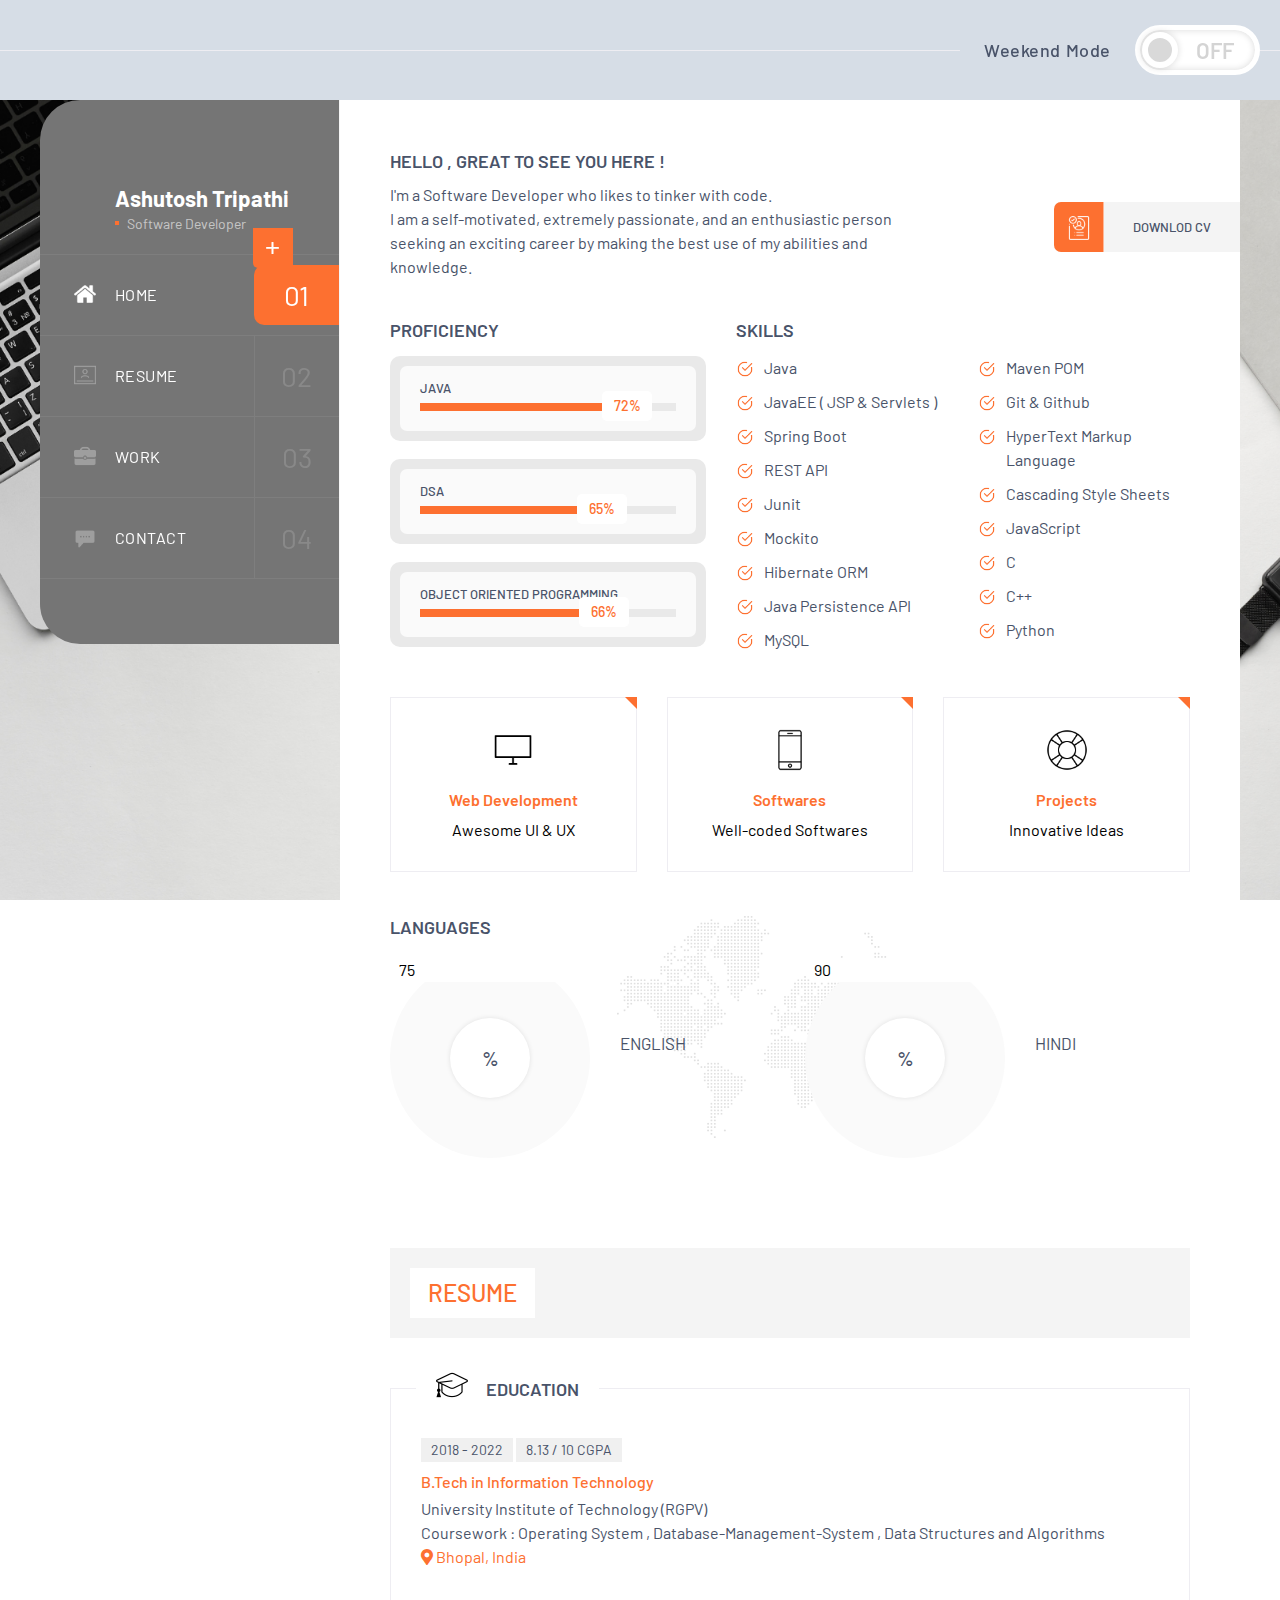
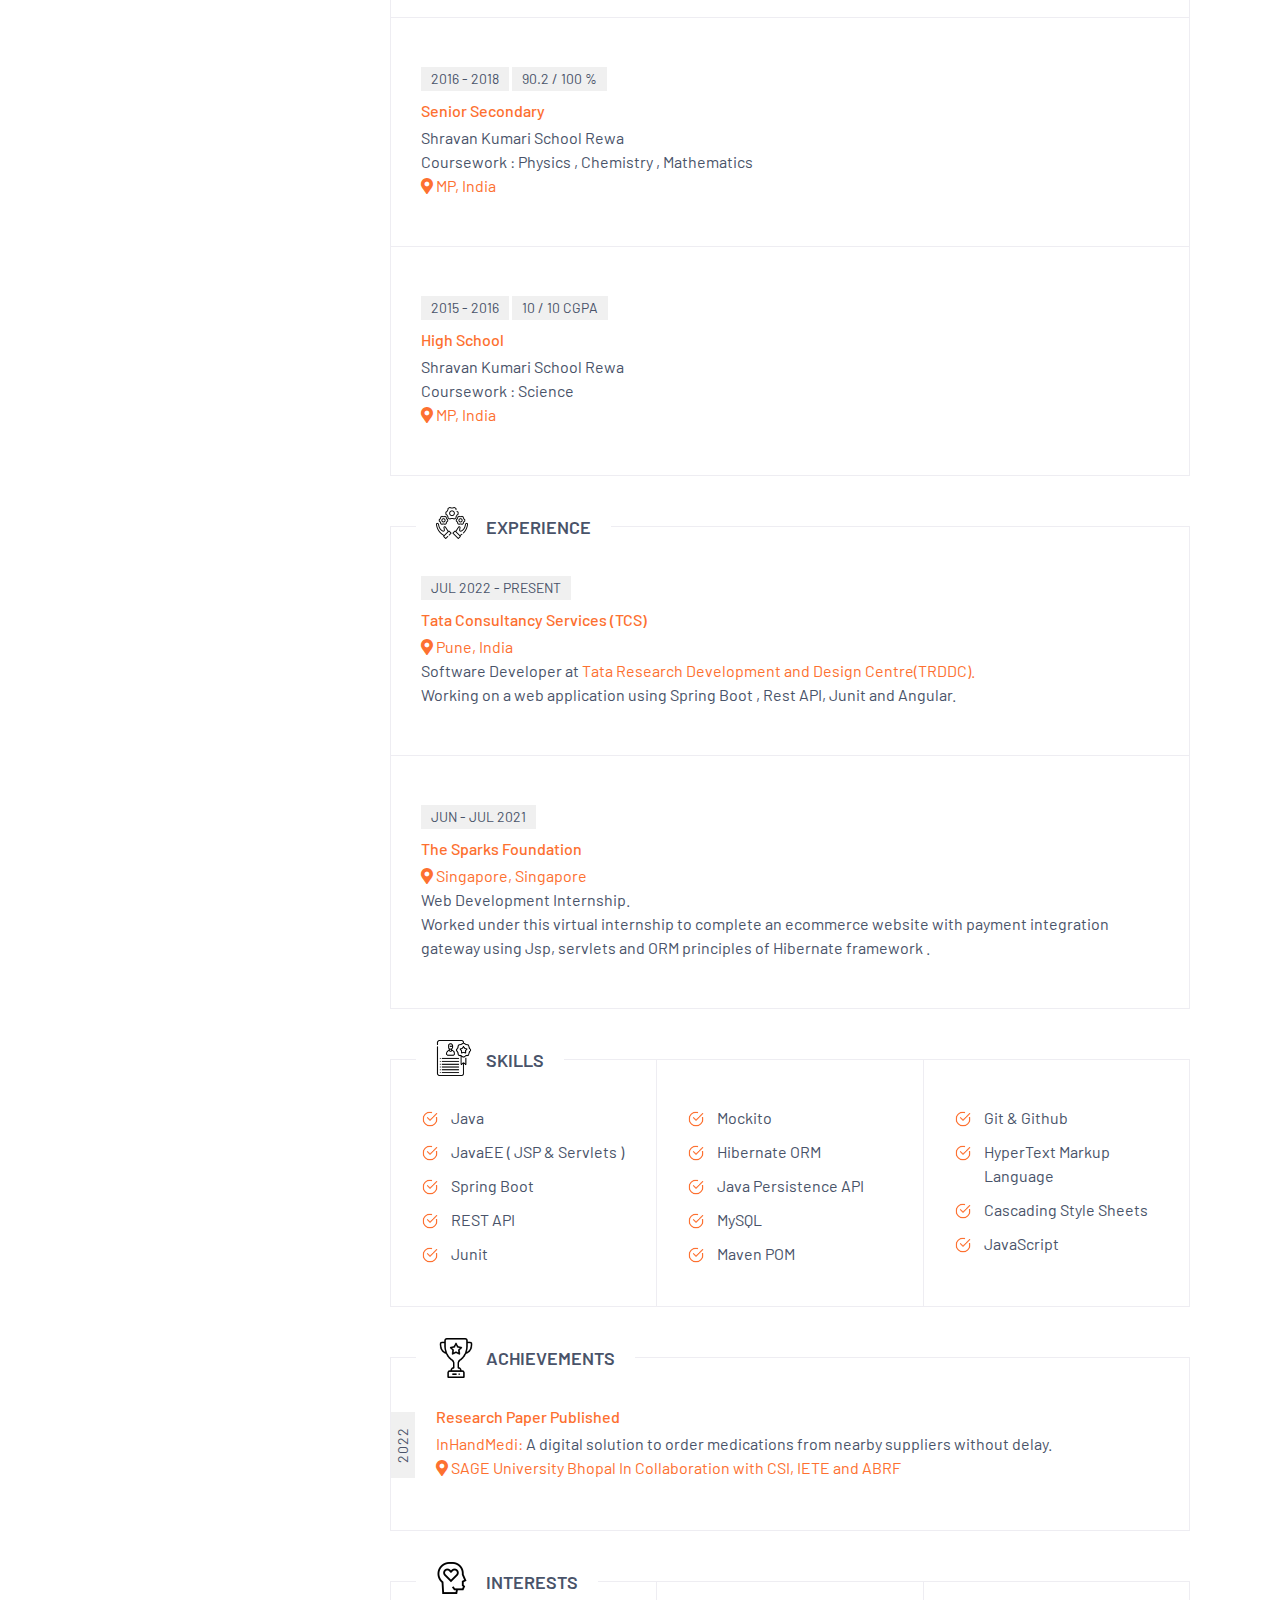
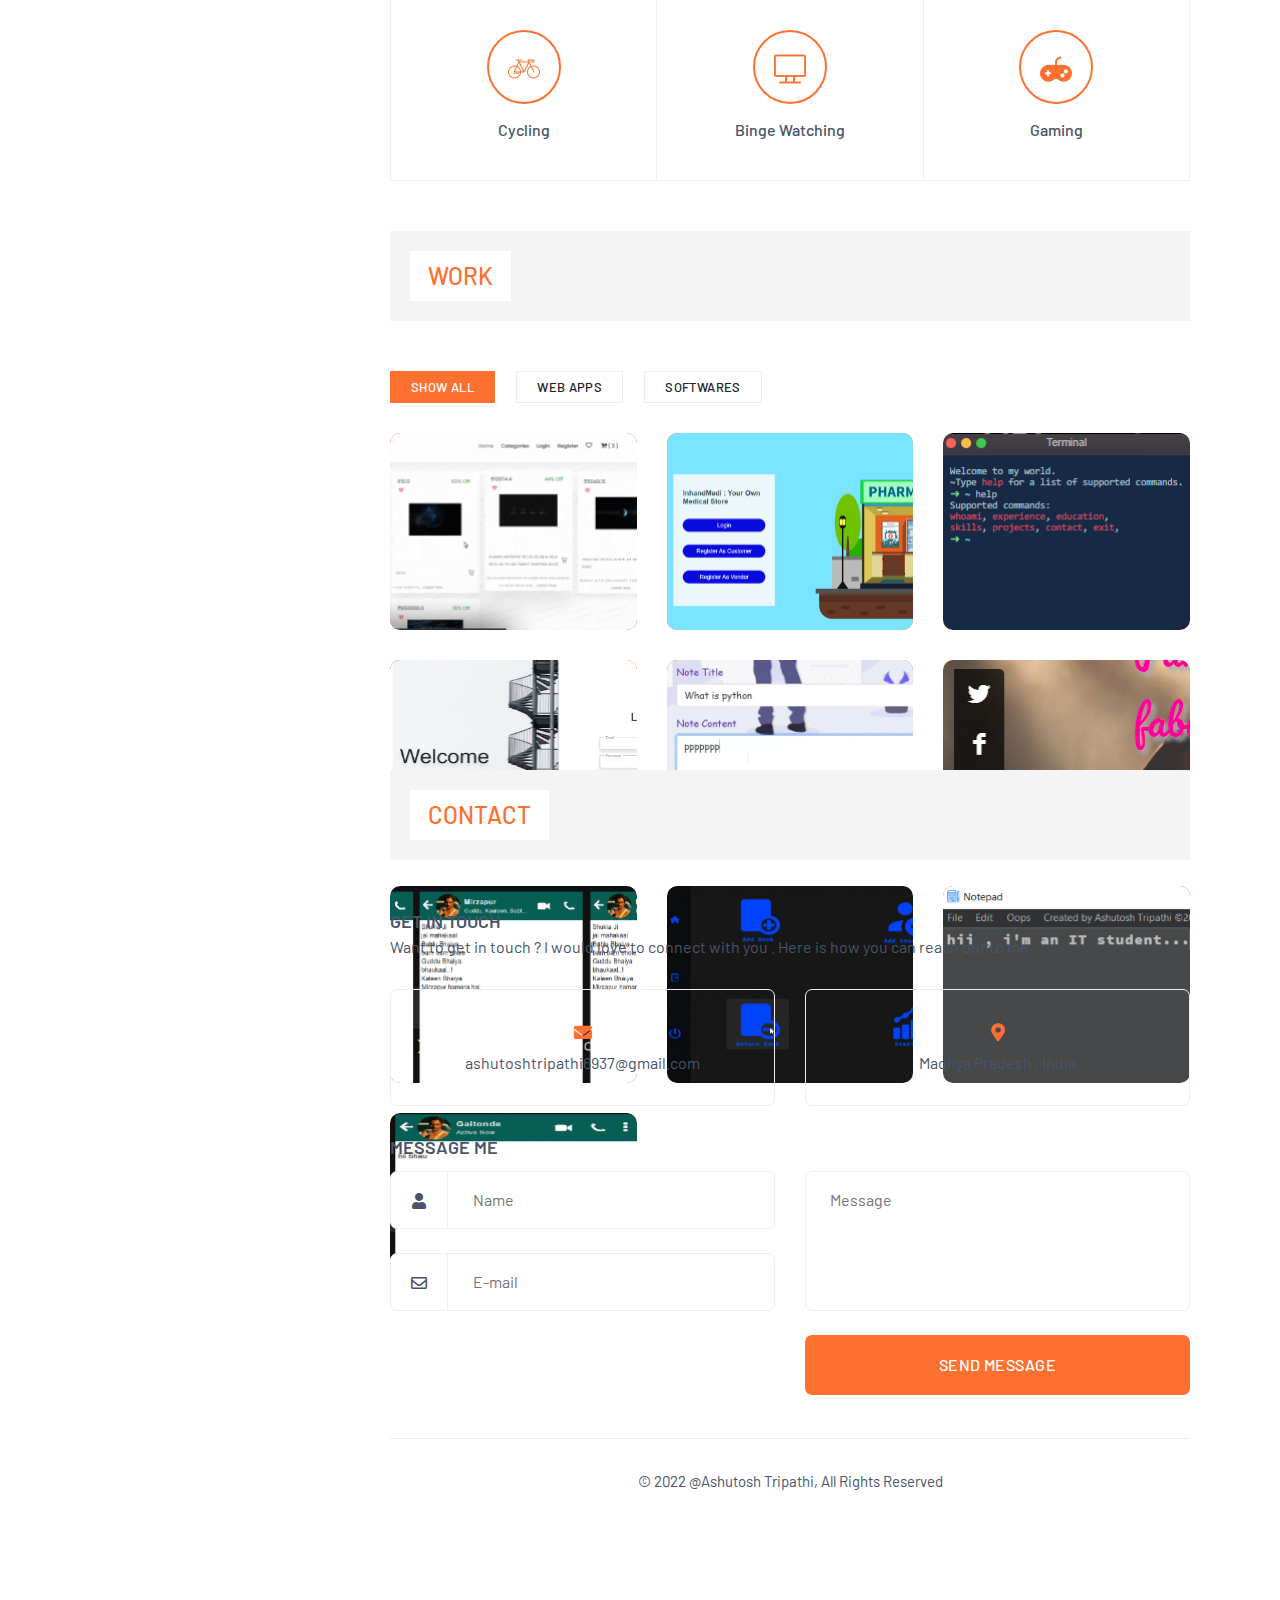
==== commit ea899bc5: "Update index.html" ====
--- a/index.html
+++ b/index.html
@@ -71,7 +71,7 @@
                 <div class="inner">
                     <div class="logo-side">
                         <div class="image-box">
-                            <div class="image"><img src="images/resource/img01.jpg" alt=""></div>
+                            <div class="image"><img src="images/resource/img01.jpeg" alt=""></div>
                         </div>
                         <div class="info">
                             <div class="name">Ashutosh Tripathi</div>
@@ -938,4 +938,4 @@
 <script src="js/appear.js"></script>
 <script src="js/custom-script.js"></script>
 </body>
-</html>+</html>
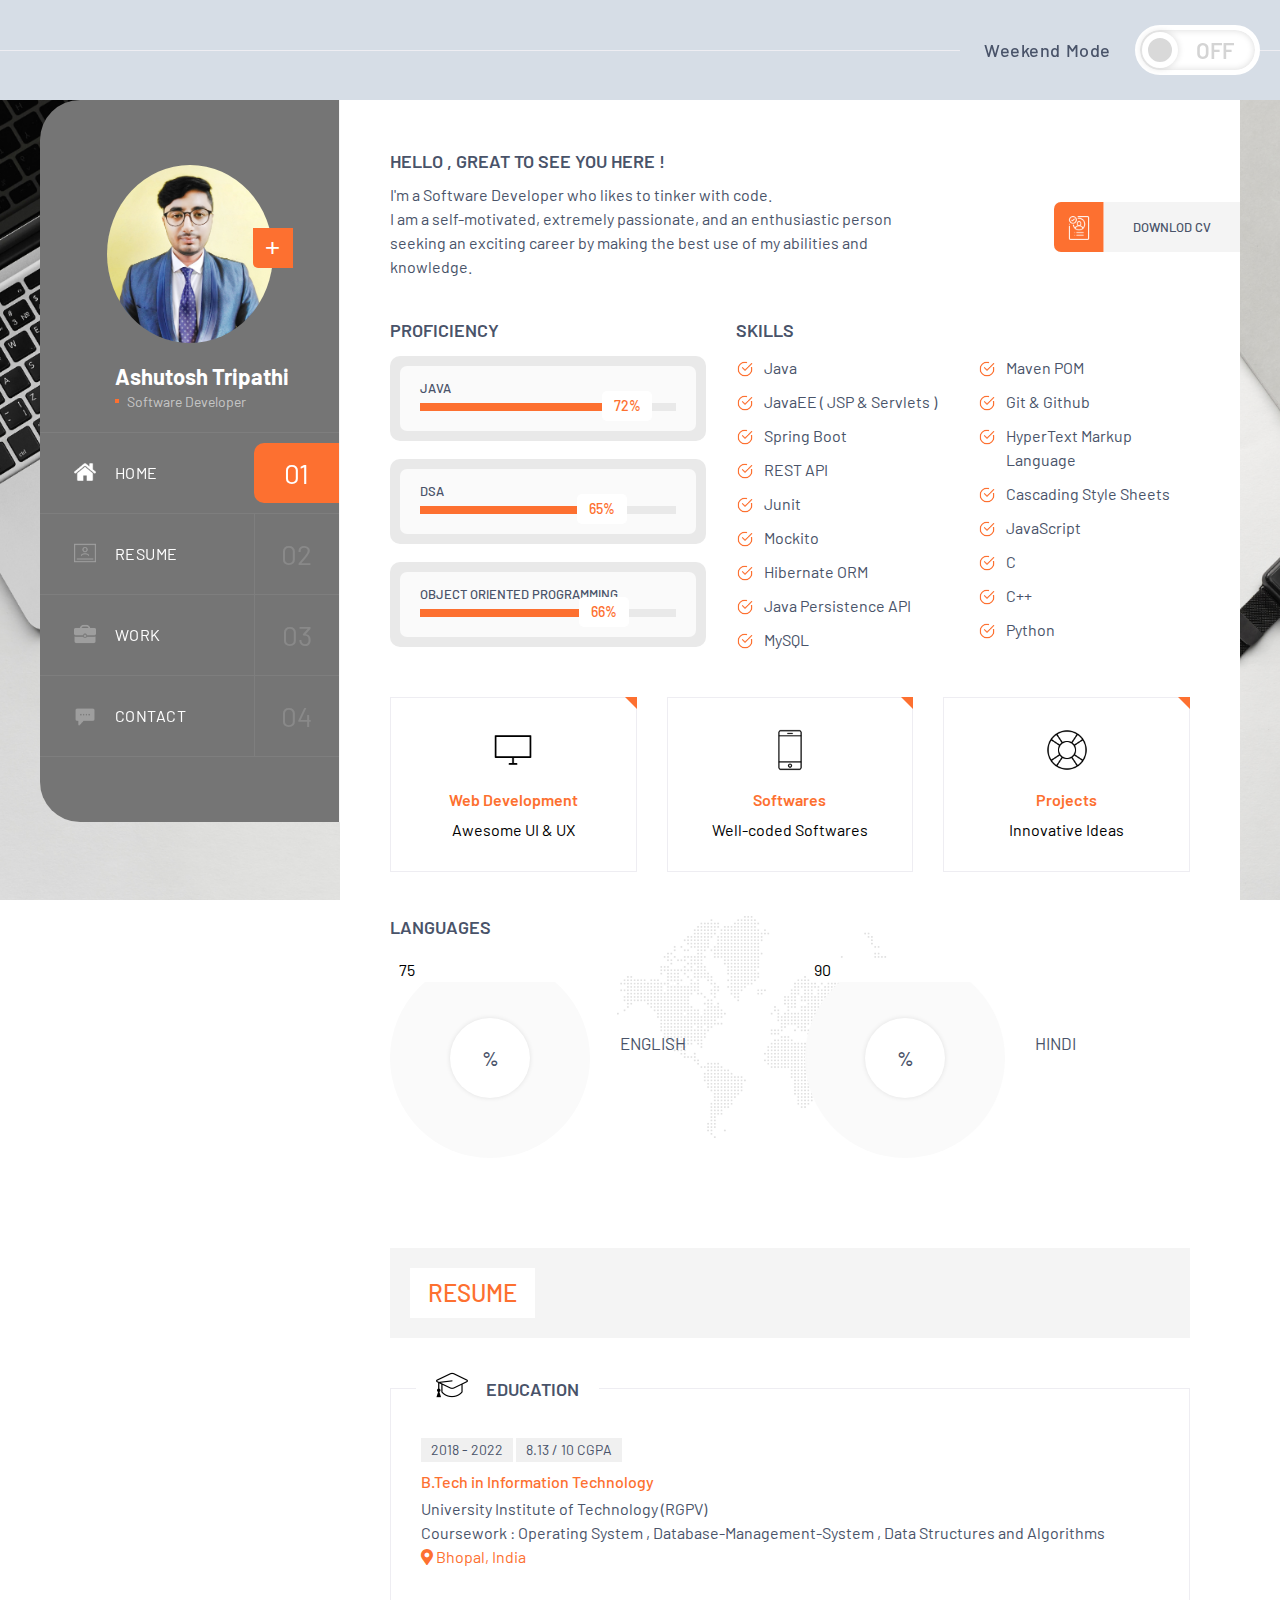
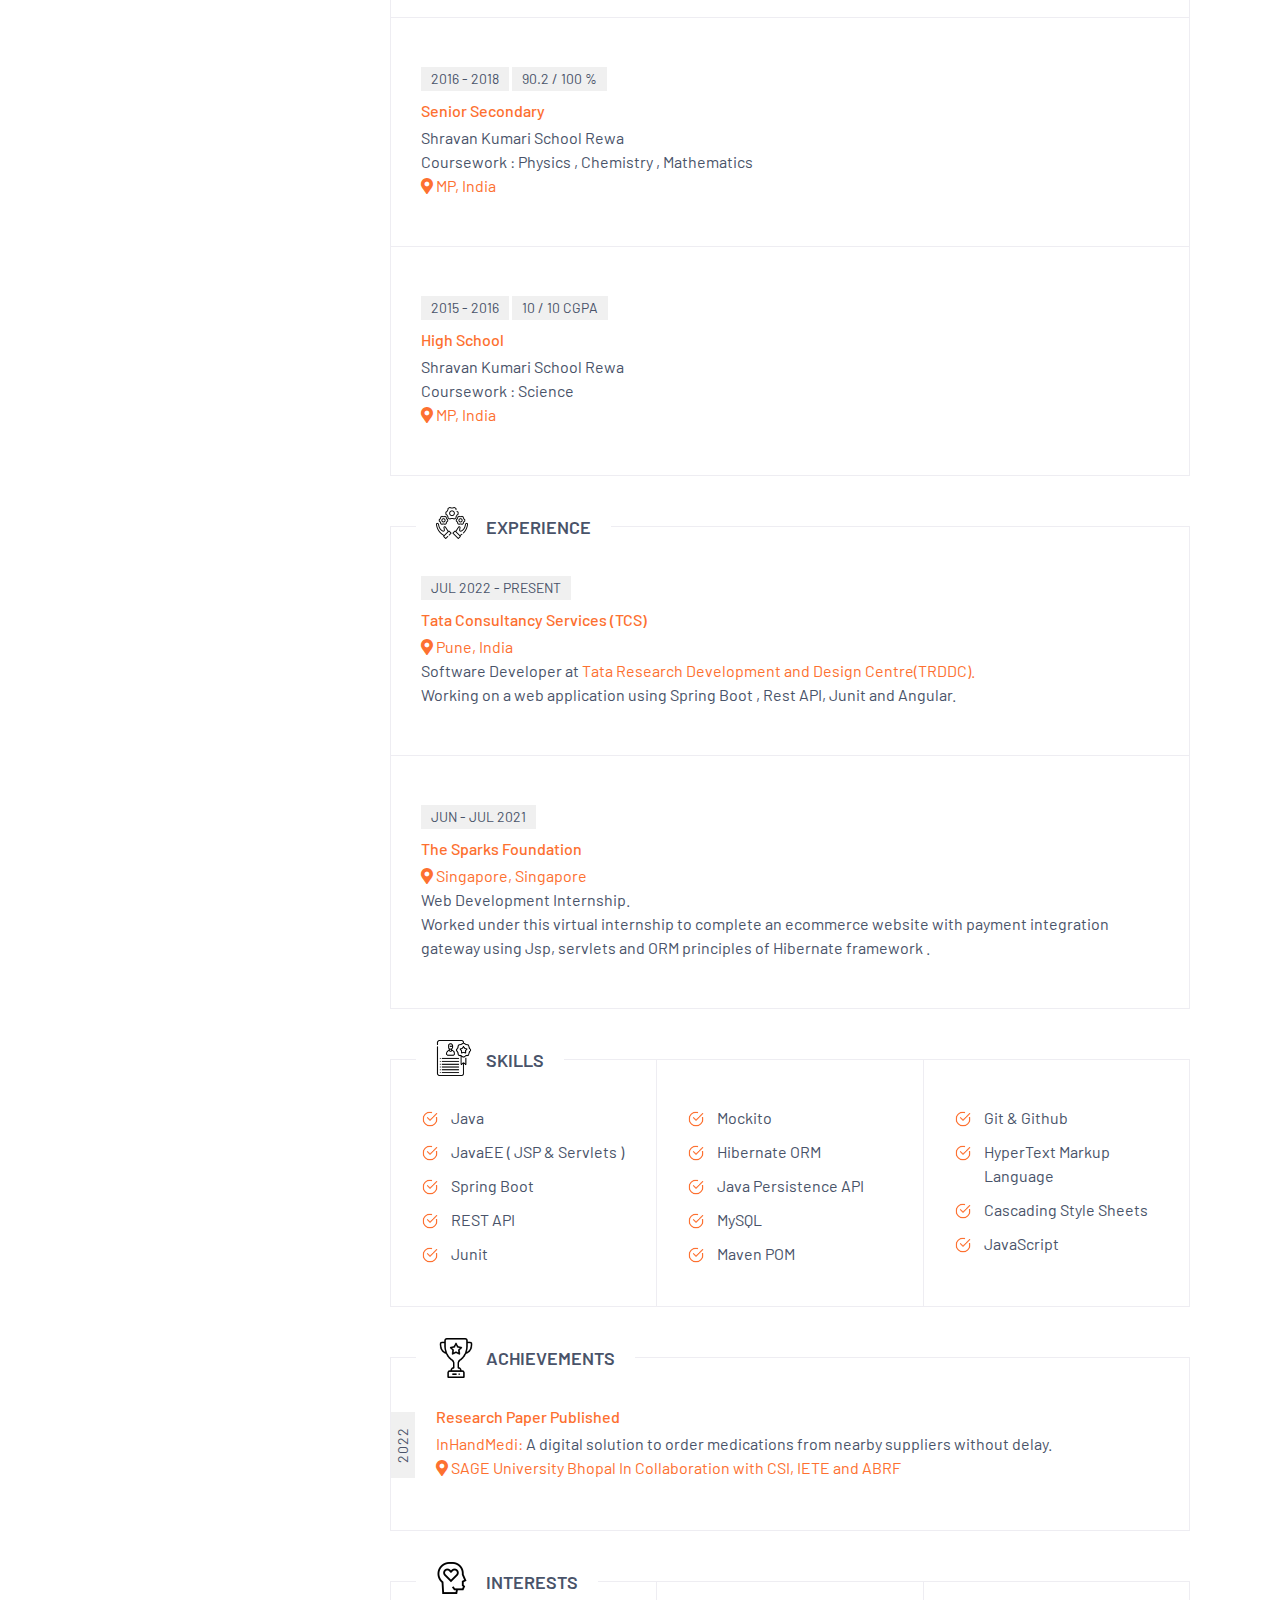
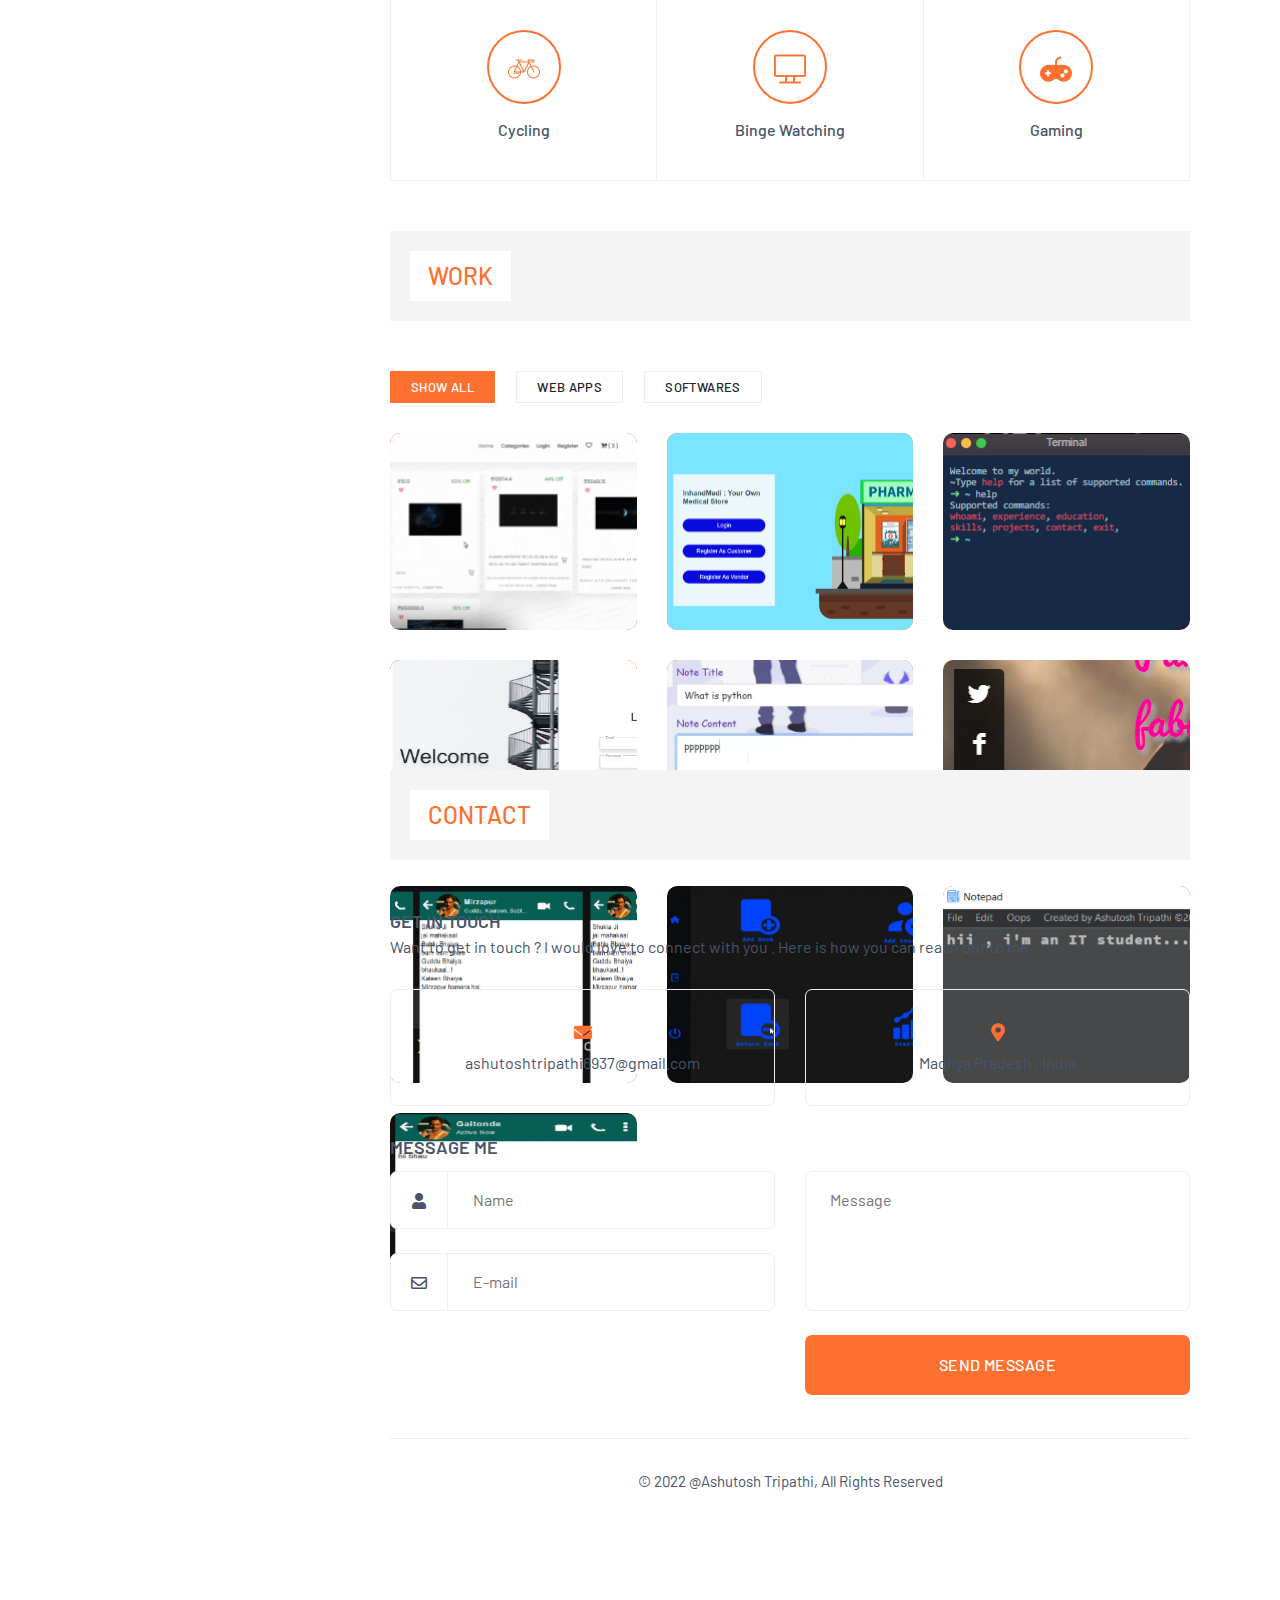
==== commit 2c5982a0: "Update index.html" ====
--- a/index.html
+++ b/index.html
@@ -71,7 +71,7 @@
                 <div class="inner">
                     <div class="logo-side">
                         <div class="image-box">
-                            <div class="image"><img src="images/resource/img01.jpeg" alt=""></div>
+                            <div class="image"><img src="images/resource/img01.jpg" alt=""></div>
                         </div>
                         <div class="info">
                             <div class="name">Ashutosh Tripathi</div>
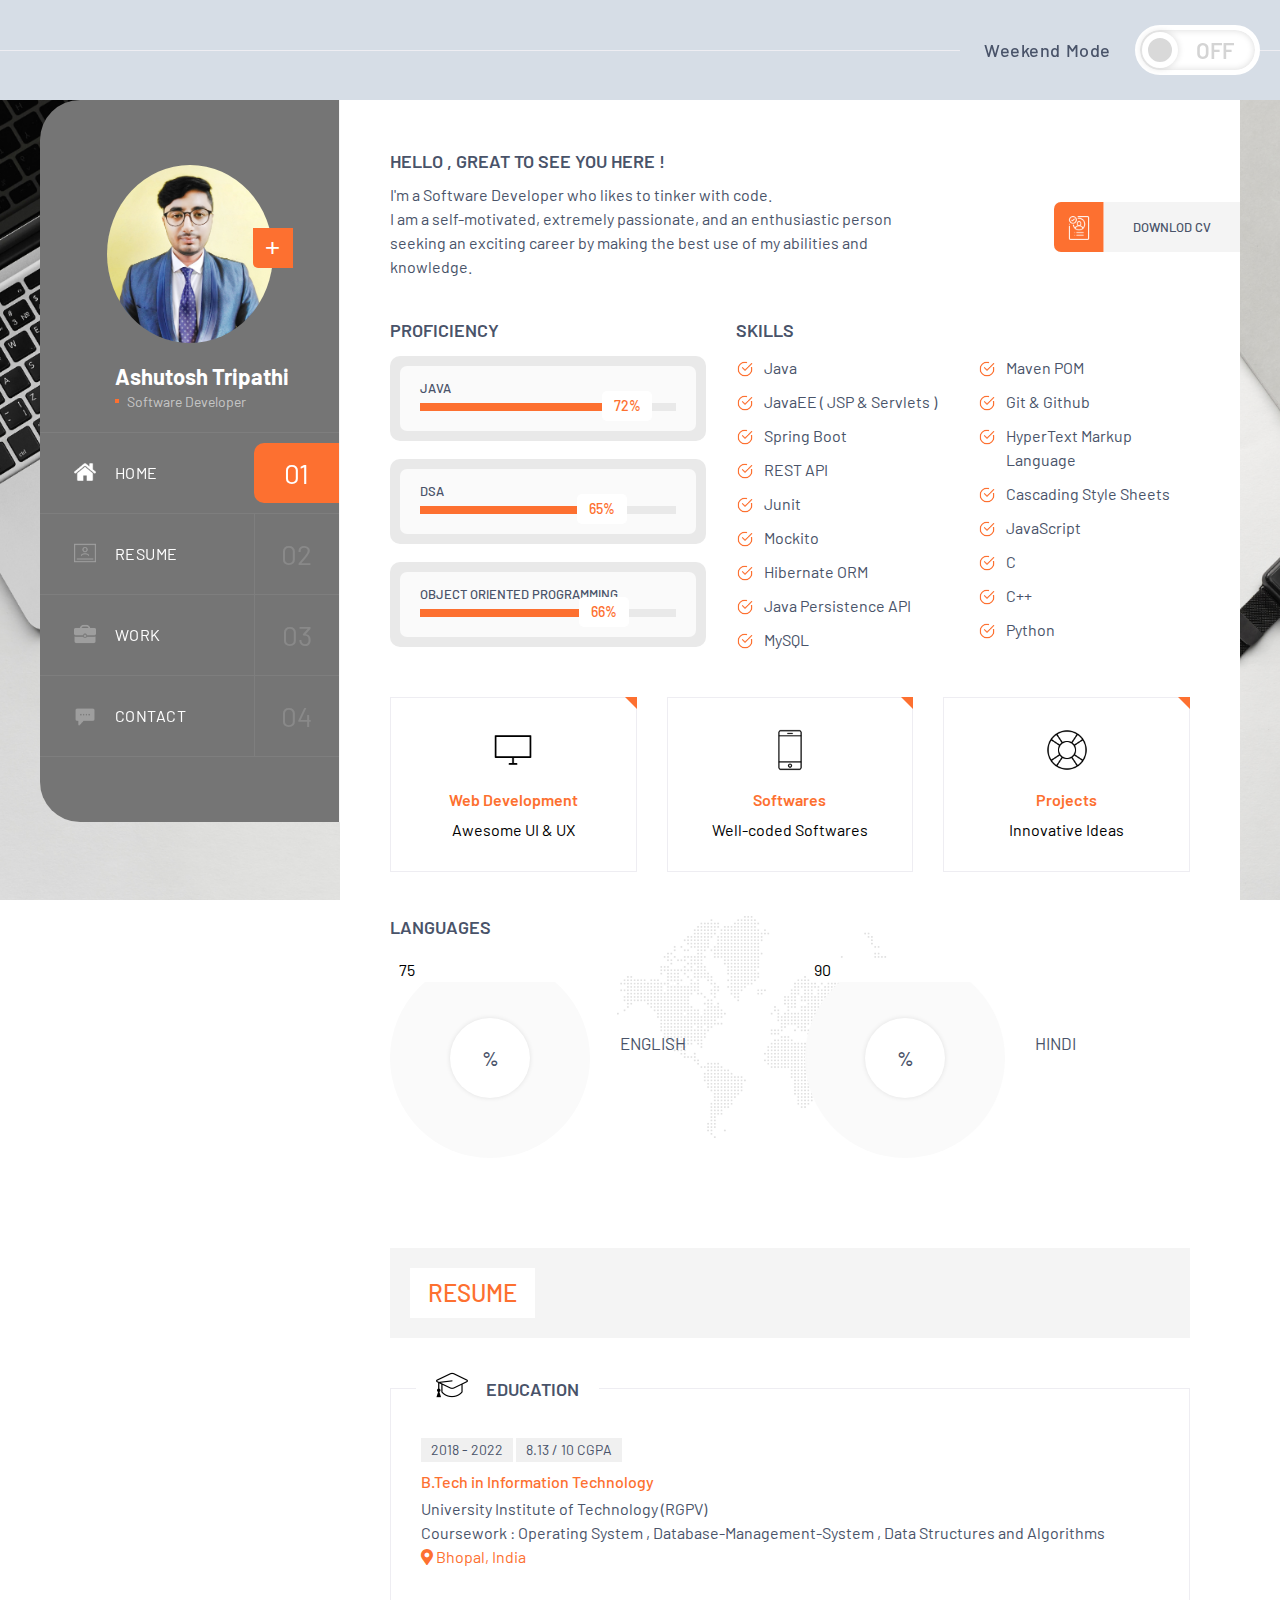
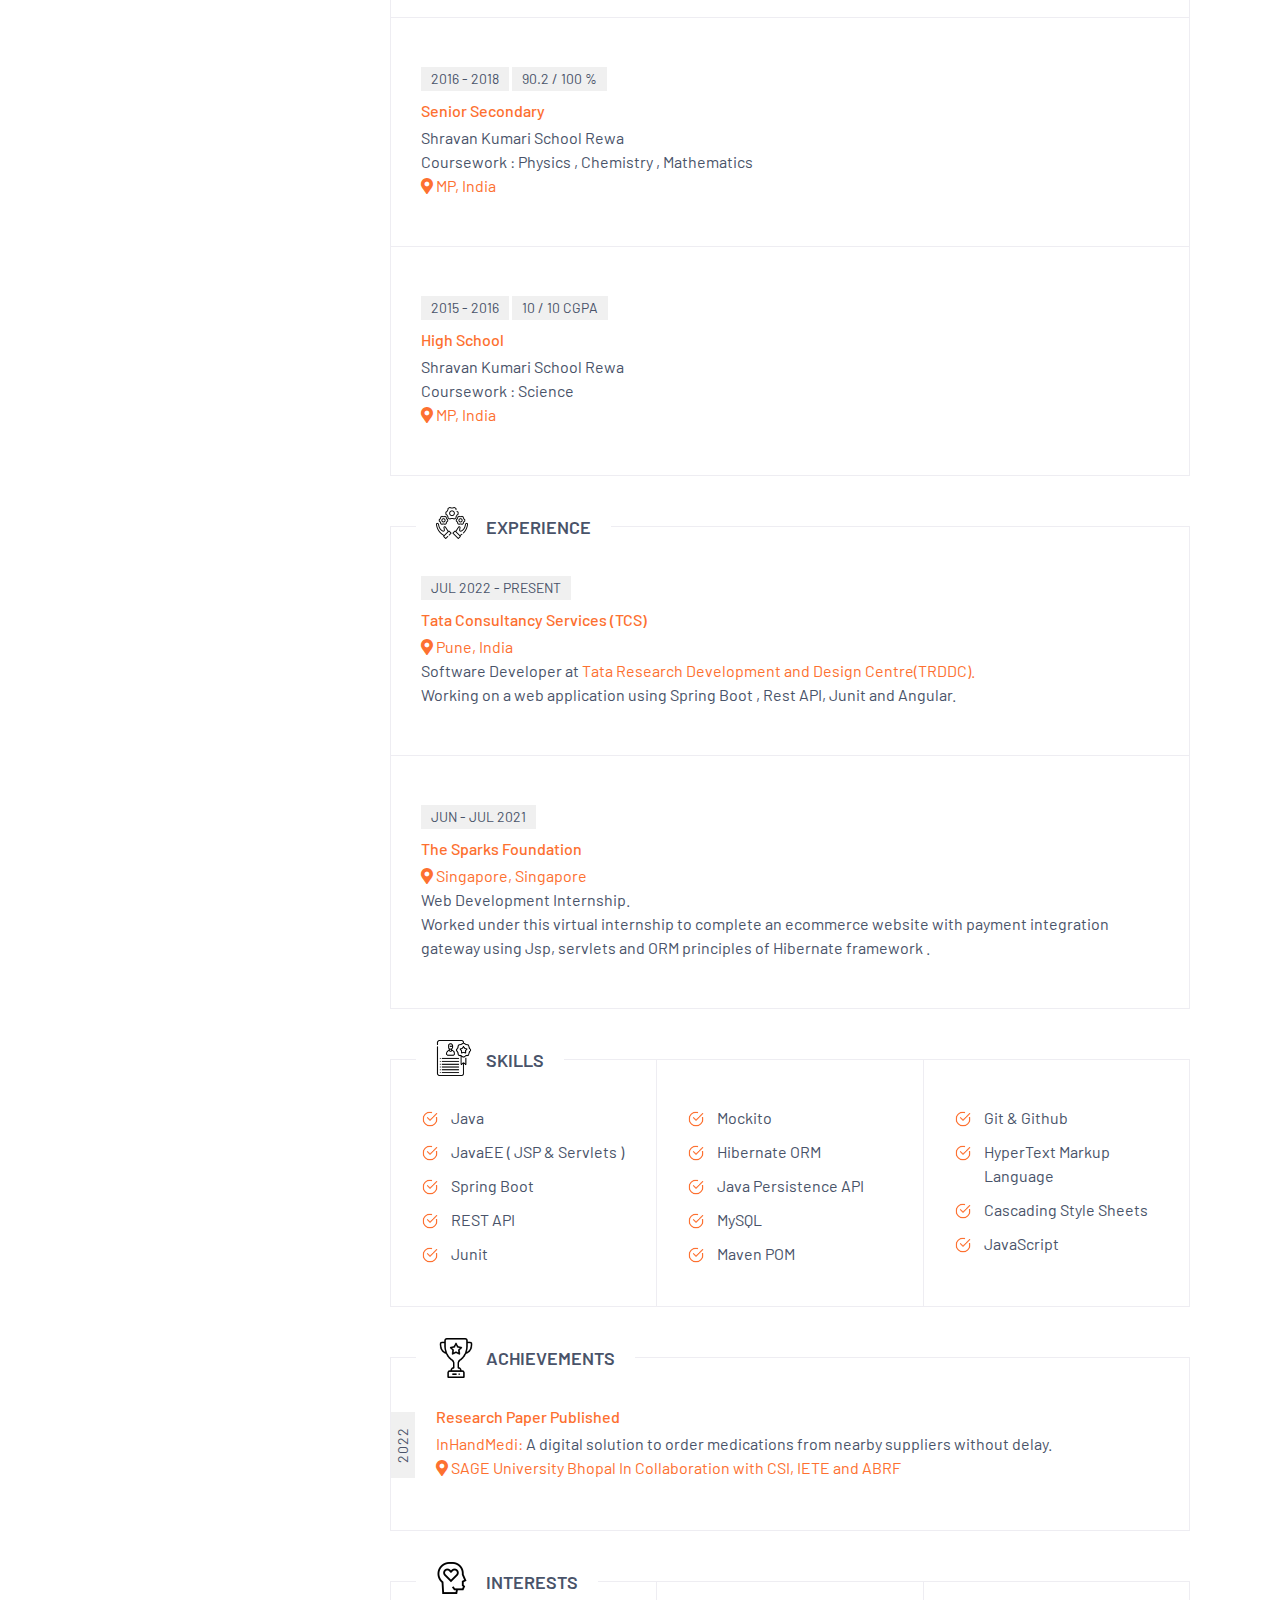
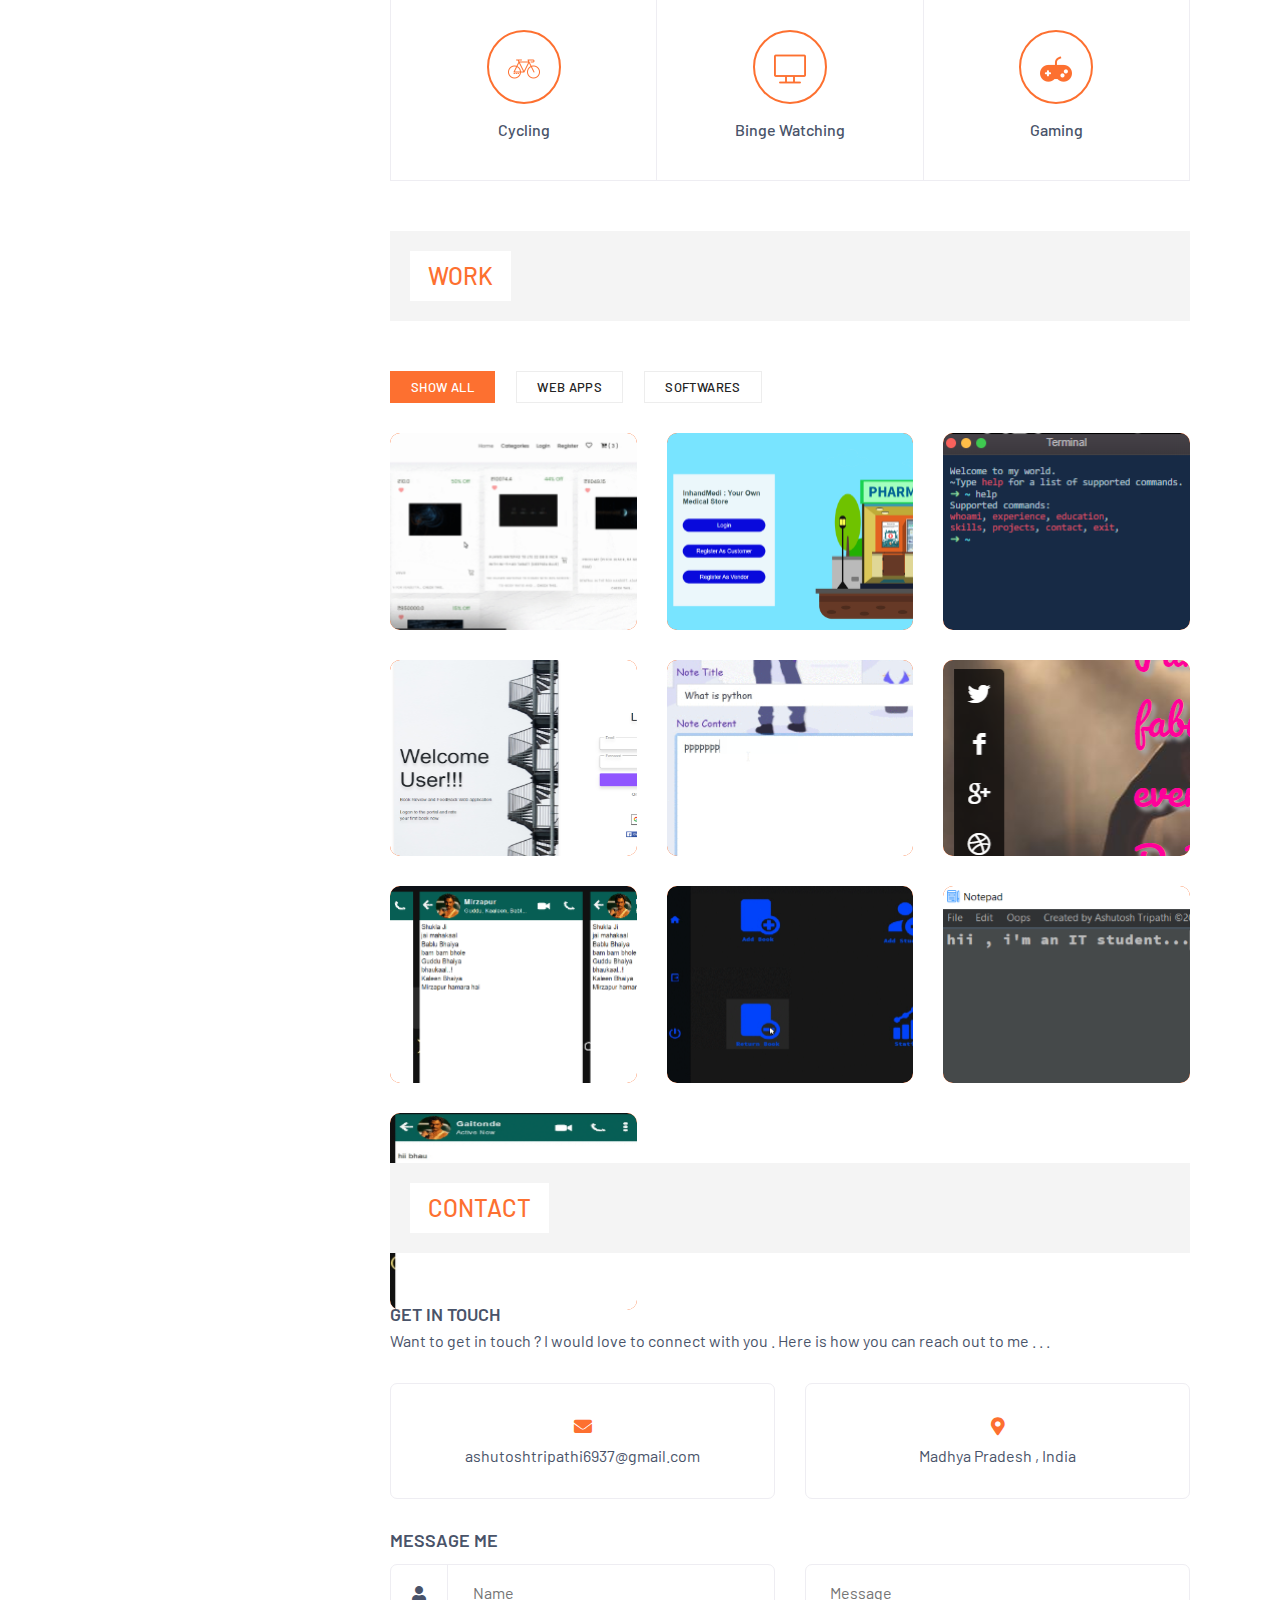
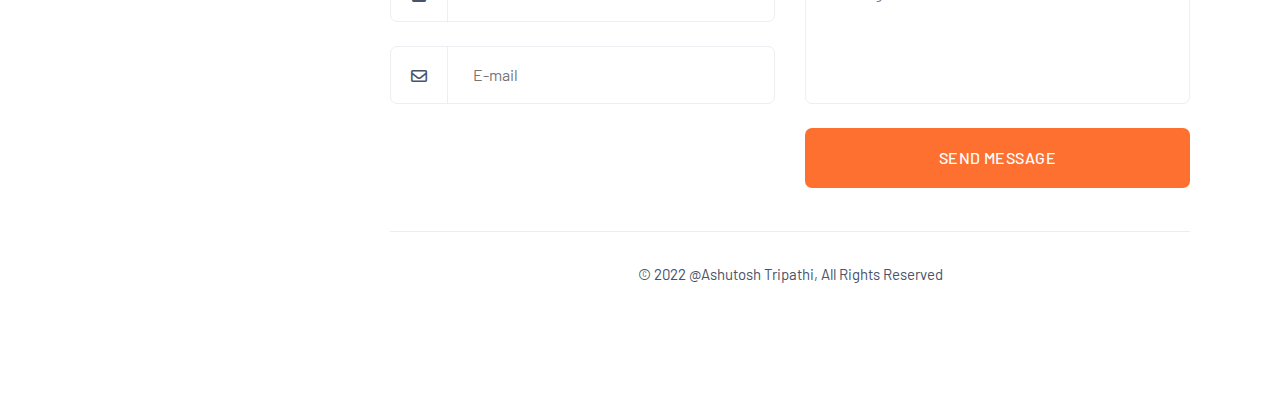
==== commit 940f3f00: "added social media links" ====
--- a/index.html
+++ b/index.html
@@ -81,10 +81,10 @@
                     <div class="social-links">
                         <div class="social-btn"><i class="icon">+</i></div>
                         <ul class="links clearfix">
-                            <li><a href="#"><span class="fab fa-instagram"></span></a></li>
-                            <li><a href="#"><span class="fab fa-github"></a></li>  
-                            <li><a href="#"><span class="fab fa-stack-overflow"></span></a></li>
-                            <li><a href="#"><span class="fab fa-linkedin"></span></a></li>
+                            <li><a href="https://www.instagram.com/its__ashu23/"><span class="fab fa-instagram"></span></a></li>
+                            <li><a href="https://github.com/ashutosh-here"><span class="fab fa-github"></a></li>  
+                            <li><a href="https://stackoverflow.com/users/19462159/bigio"><span class="fab fa-stack-overflow"></span></a></li>
+                            <li><a href="https://www.linkedin.com/in/ashutosh-22"><span class="fab fa-linkedin"></span></a></li>
                         </ul>
                     </div>
                     <div class="nav-toggler"><img src="images/icons/menu-icon.png" alt=""></div>
@@ -106,10 +106,10 @@
                                 <div class="social-links">
                                     <div class="social-btn"><i class="icon">+</i></div>
                                     <ul class="links clearfix">
-                                        <li><a href="#"><span class="fab fa-instagram"></span></a></li>
-                            <li><a href="#"><span class="fab fa-github"></a></li>  
-                            <li><a href="#"><span class="fab fa-stack-overflow"></span></a></li>
-                            <li><a href="#"><span class="fab fa-linkedin"></span></a></li>
+                                    <li><a href="https://www.instagram.com/its__ashu23/"><span class="fab fa-instagram"></span></a></li>
+                            <li><a href="https://github.com/ashutosh-here"><span class="fab fa-github"></a></li>  
+                            <li><a href="https://stackoverflow.com/users/19462159/bigio"><span class="fab fa-stack-overflow"></span></a></li>
+                            <li><a href="https://www.linkedin.com/in/ashutosh-22"><span class="fab fa-linkedin"></span></a></li>
                                     </ul>
                                 </div>
                             </div>
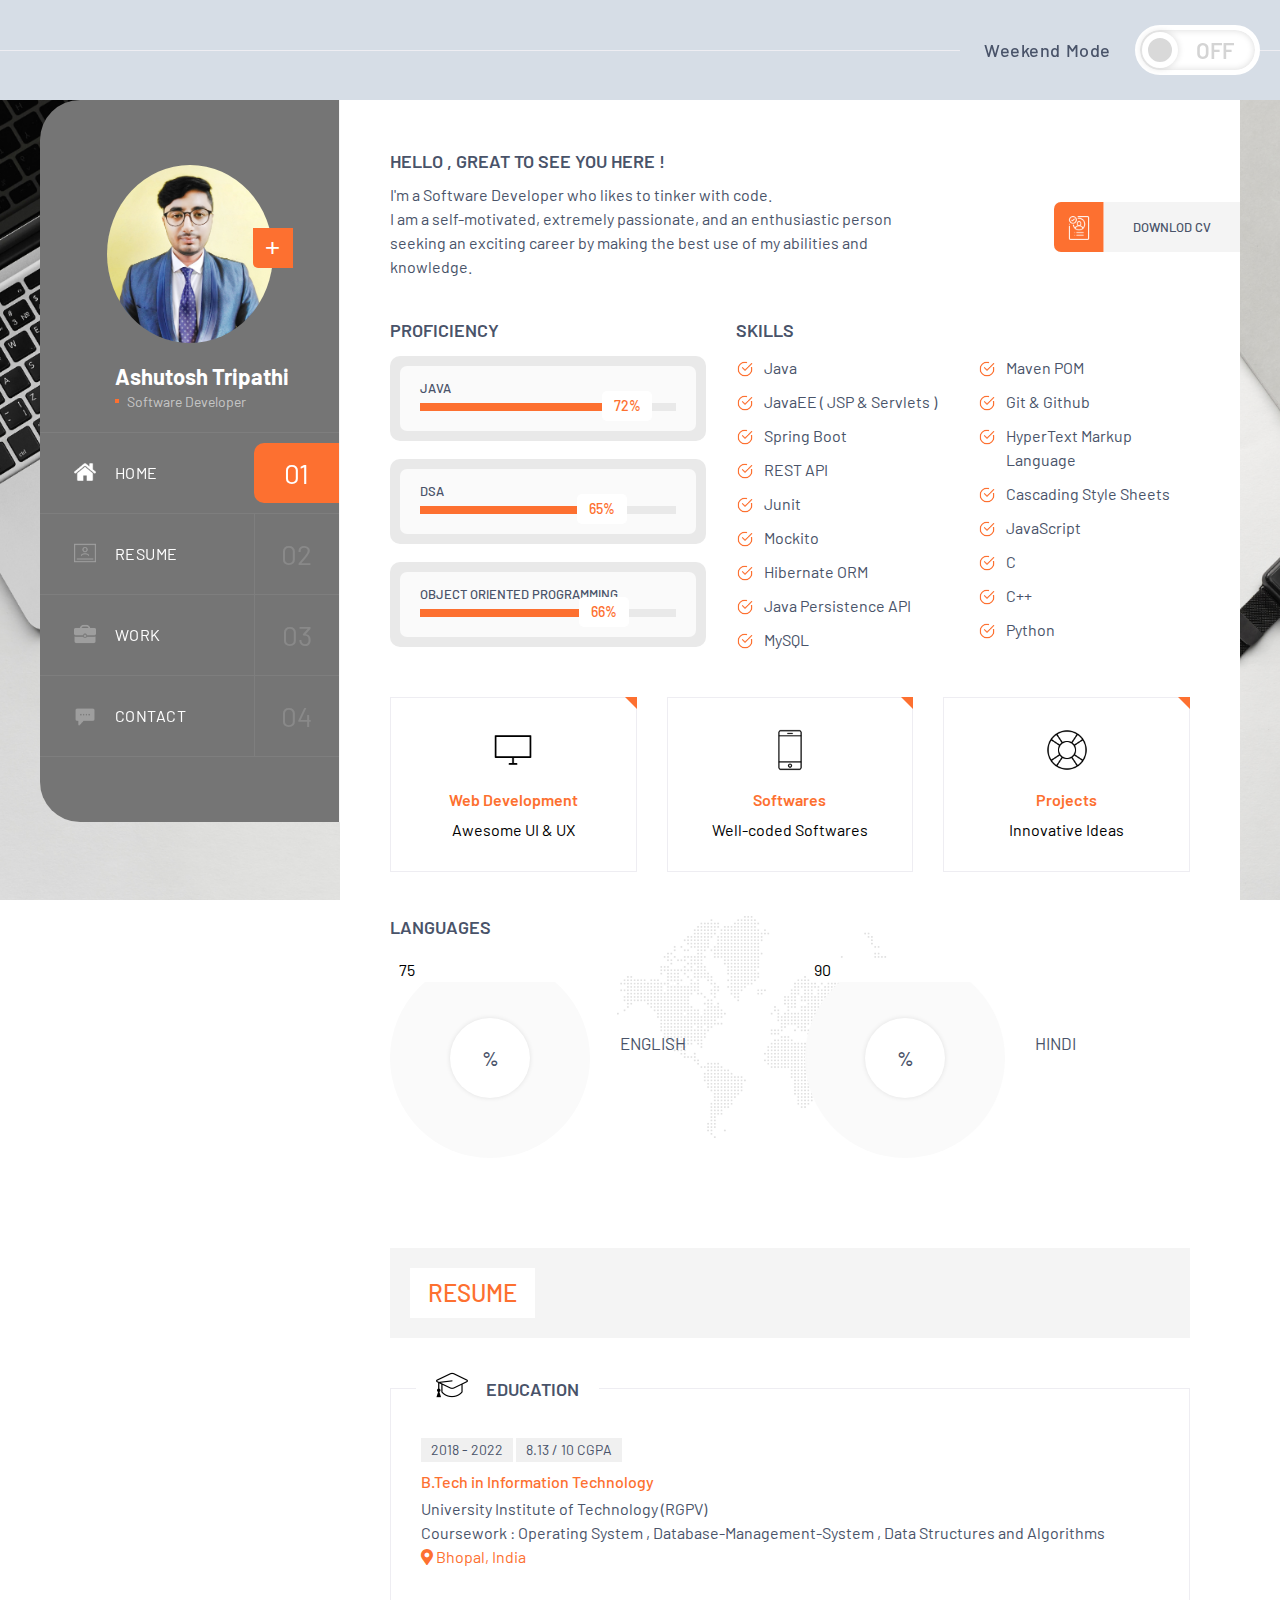
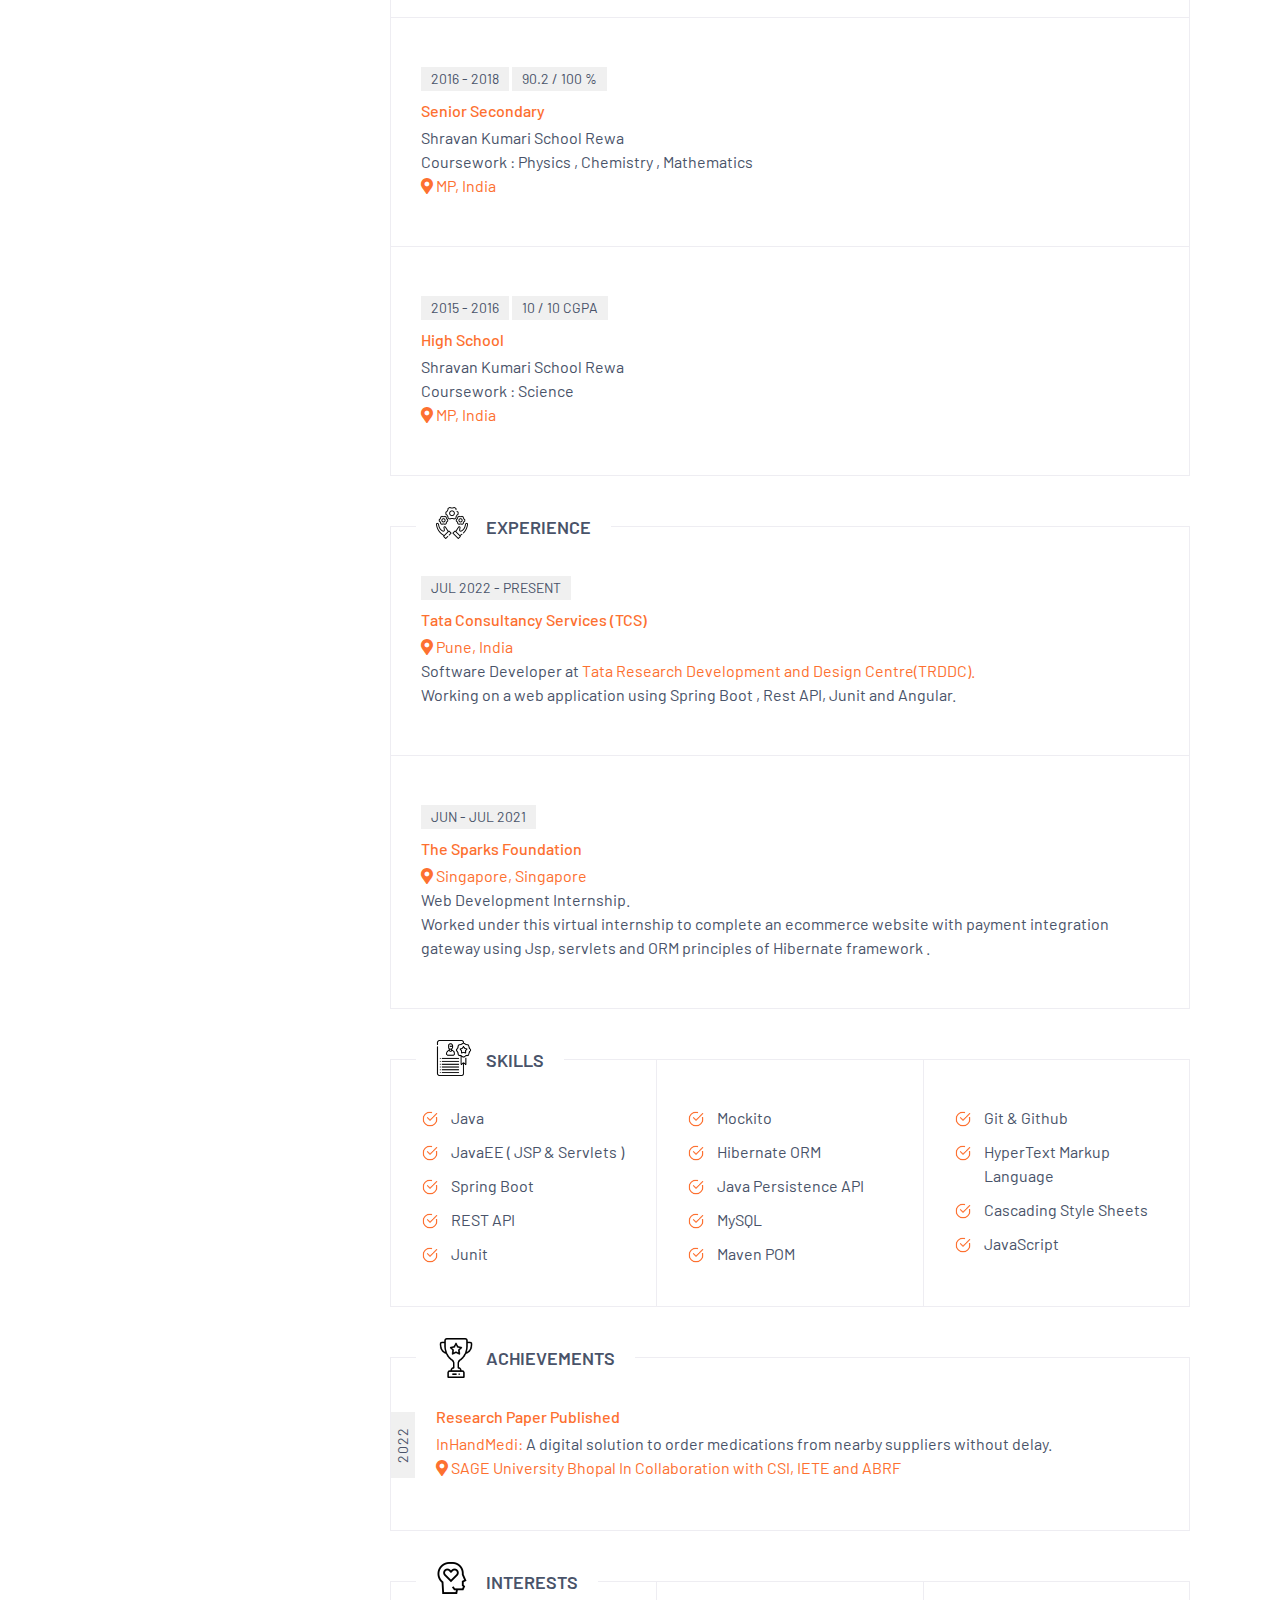
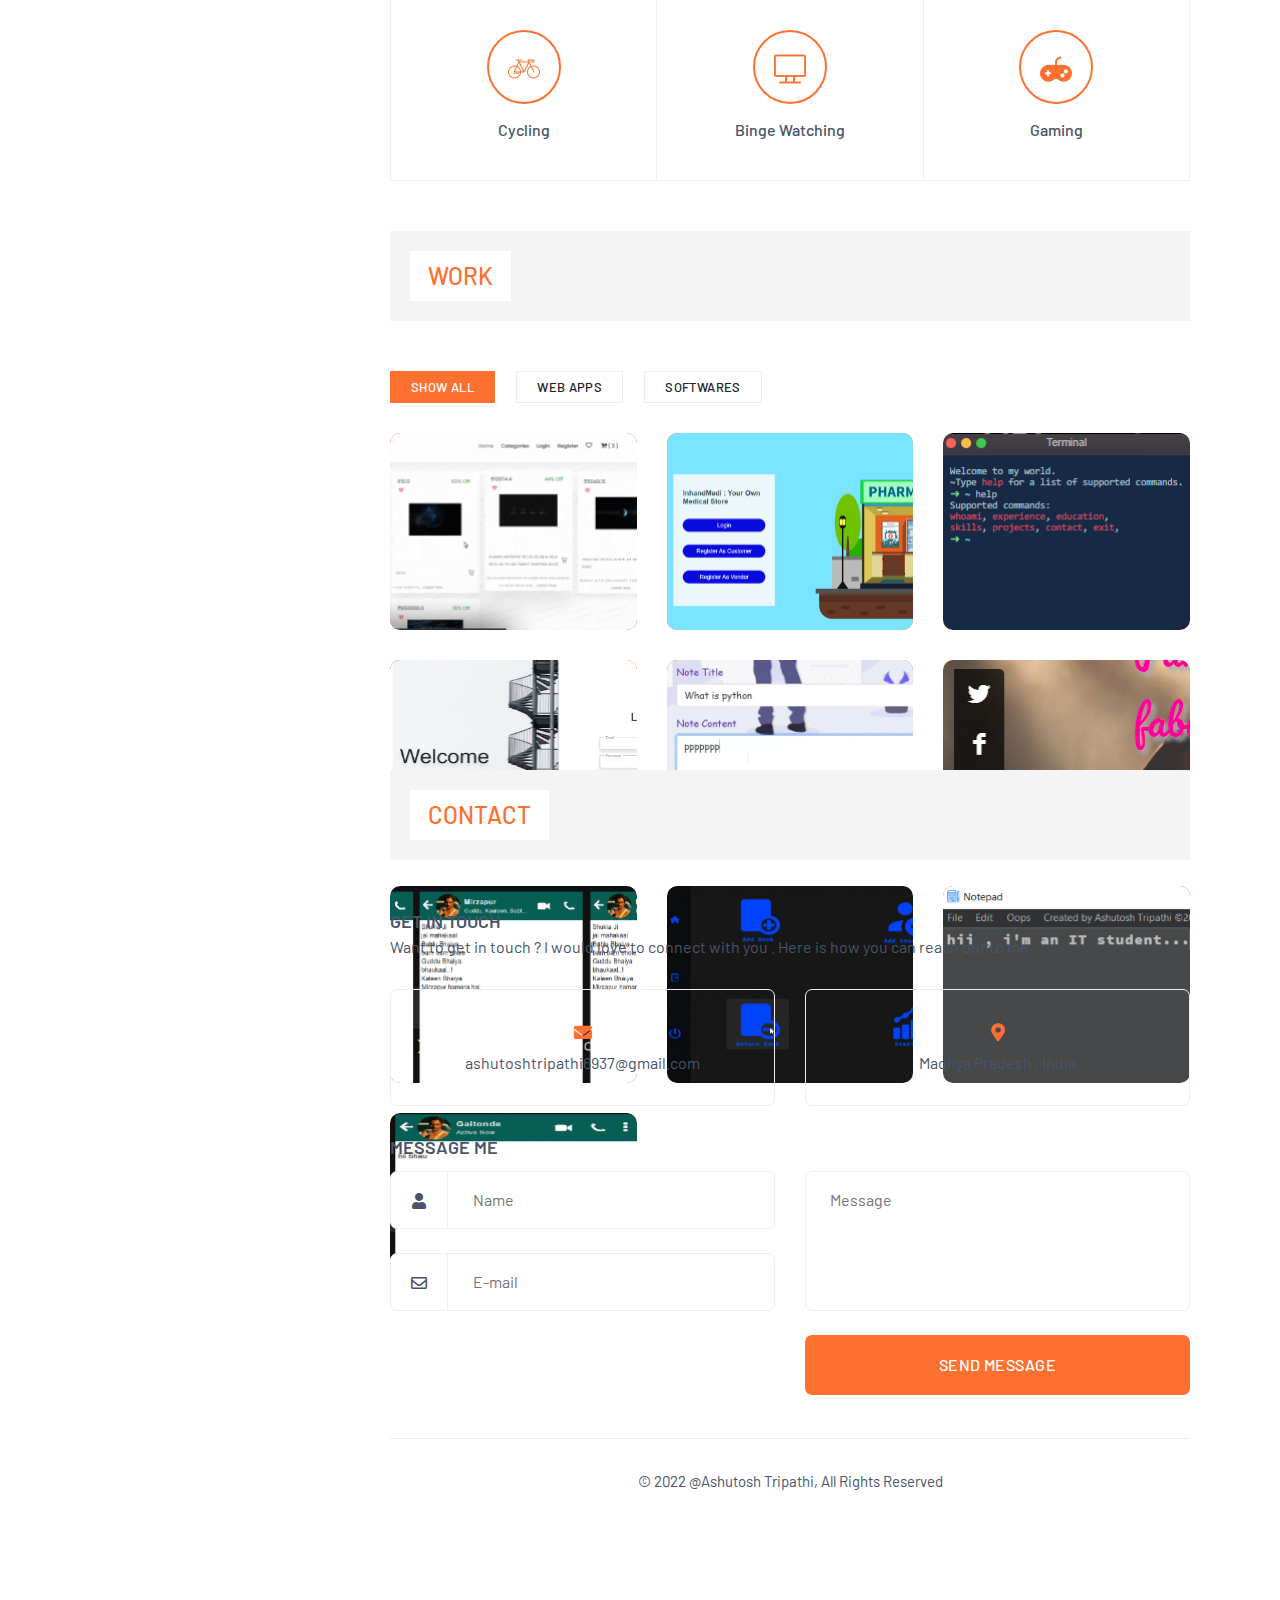
==== commit e7667c45: "swal added" ====
--- a/index.html
+++ b/index.html
@@ -14,10 +14,13 @@
 <link href="css/responsive.css" rel="stylesheet">
 
 
-
-
-
-
+<!-- Include the Borderless theme -->
+<!-- <link rel="stylesheet" href="@sweetalert2/theme-borderless/borderless.css">
+
+<script src="sweetalert2/dist/sweetalert2.min.js"></script> -->
+
+
+<script src="https://unpkg.com/sweetalert/dist/sweetalert.min.js"></script>
 
 
 
@@ -81,10 +84,10 @@
                     <div class="social-links">
                         <div class="social-btn"><i class="icon">+</i></div>
                         <ul class="links clearfix">
-                            <li><a href="https://www.instagram.com/its__ashu23/"><span class="fab fa-instagram"></span></a></li>
-                            <li><a href="https://github.com/ashutosh-here"><span class="fab fa-github"></a></li>  
-                            <li><a href="https://stackoverflow.com/users/19462159/bigio"><span class="fab fa-stack-overflow"></span></a></li>
-                            <li><a href="https://www.linkedin.com/in/ashutosh-22"><span class="fab fa-linkedin"></span></a></li>
+                            <li><a href="#"><span class="fab fa-instagram"></span></a></li>
+                            <li><a href="#"><span class="fab fa-github"></a></li>  
+                            <li><a href="#"><span class="fab fa-stack-overflow"></span></a></li>
+                            <li><a href="#"><span class="fab fa-linkedin"></span></a></li>
                         </ul>
                     </div>
                     <div class="nav-toggler"><img src="images/icons/menu-icon.png" alt=""></div>
@@ -106,10 +109,10 @@
                                 <div class="social-links">
                                     <div class="social-btn"><i class="icon">+</i></div>
                                     <ul class="links clearfix">
-                                    <li><a href="https://www.instagram.com/its__ashu23/"><span class="fab fa-instagram"></span></a></li>
-                            <li><a href="https://github.com/ashutosh-here"><span class="fab fa-github"></a></li>  
-                            <li><a href="https://stackoverflow.com/users/19462159/bigio"><span class="fab fa-stack-overflow"></span></a></li>
-                            <li><a href="https://www.linkedin.com/in/ashutosh-22"><span class="fab fa-linkedin"></span></a></li>
+                                        <li><a href="#"><span class="fab fa-instagram"></span></a></li>
+                            <li><a href="#"><span class="fab fa-github"></a></li>  
+                            <li><a href="#"><span class="fab fa-stack-overflow"></span></a></li>
+                            <li><a href="#"><span class="fab fa-linkedin"></span></a></li>
                                     </ul>
                                 </div>
                             </div>
@@ -859,7 +862,7 @@
                                                         <textarea name="fieldname" id="message" placeholder="Message" required></textarea>
                                                     </div>
                                                     <div class="form-group">
-                                                        <button type="submit" class="theme-btn btn-style-one"><span>Send message</span></button>
+                                                        <button id="mysubmit" type="submit" class="theme-btn btn-style-one"><span>Send message</span></button>
                                                     </div>
                                                 </div>
                                             </div>
@@ -896,9 +899,25 @@
 
 
 <script type="text/javascript">
+
+
+
+
+
+
     window.onload = function() {
+
+ 
+
+       
+          
+
         document.getElementById('contact-form').addEventListener('submit', function(event) {
             event.preventDefault();
+
+
+
+          
 
          var visitormail=   document.getElementById('email').value;
          var msg=   document.getElementById('message').value;
@@ -916,7 +935,32 @@
                 message: msg,
                 name:username,
                     reply_to: visitormail,
-                                                            });
+                                                            }).then(function() {
+
+
+                                                             
+                                                                
+                    console.log('SUCCESS!');
+                   
+                    swal({
+            text: "Email sent succesfully !",
+                icon: "success",
+            });
+
+
+                }, function(error) {
+                    console.log('FAILED...', error);
+                  
+
+
+                    swal({
+                title: "Something went wrong !!",
+            text: "Please try again after sometime ...",
+                icon: "error",
+            });
+
+
+                });
         });
     }
 </script>
@@ -938,4 +982,4 @@
 <script src="js/appear.js"></script>
 <script src="js/custom-script.js"></script>
 </body>
-</html>
+</html>